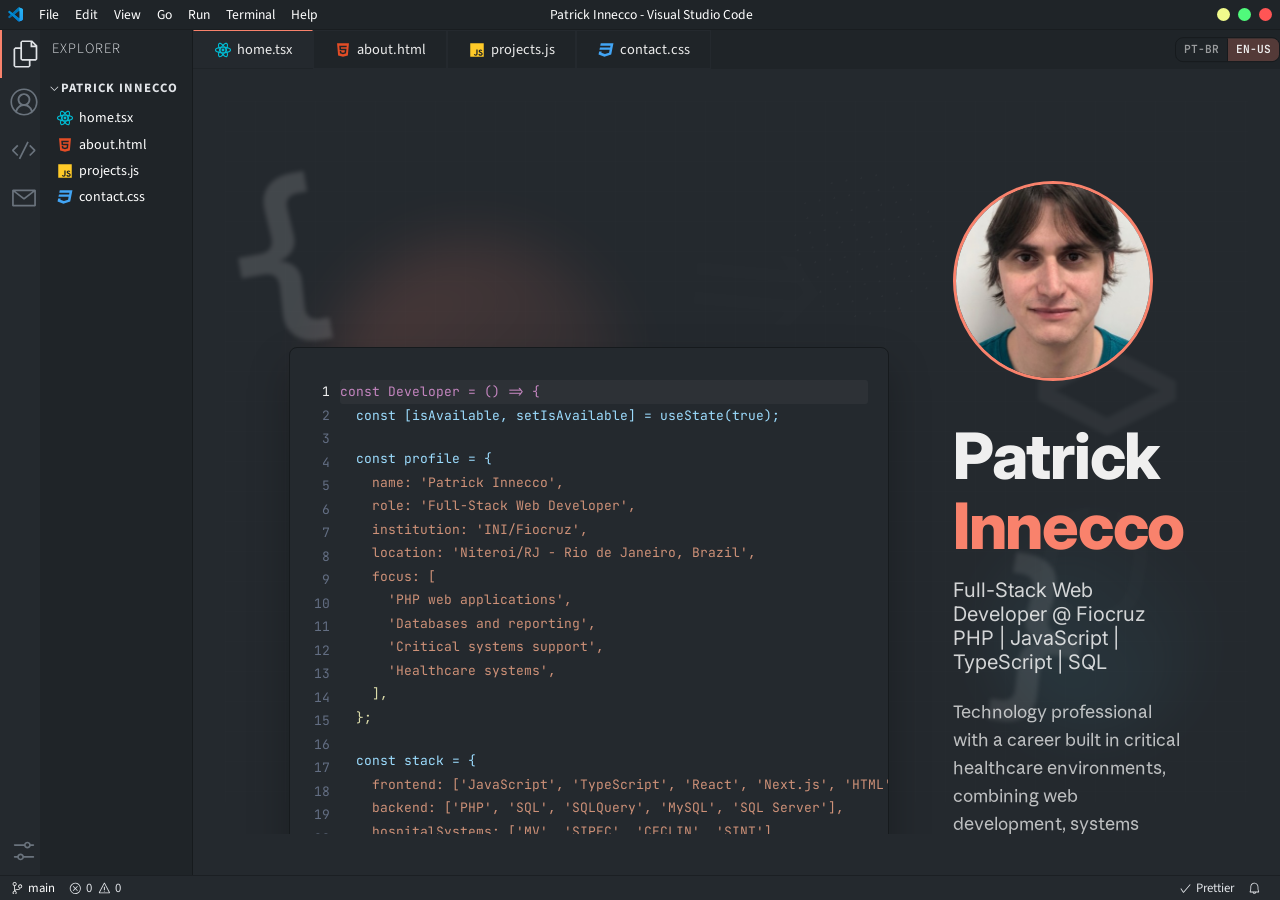
==== index.html @ 190b3734 "Atualiza portfolio estatico" ====
<!DOCTYPE html><html><head><meta charSet="utf-8" data-next-head=""/><meta name="viewport" content="width=device-width" data-next-head=""/><title data-next-head="">Patrick Innecco | Início</title><meta name="description" content="Patrick Innecco - Desenvolvedor Web Full-Stack com atuação em PHP, SQL, sistemas hospitalares, Sistema MV, infraestrutura e suporte técnico." data-next-head=""/><meta name="keywords" content="patrick innecco, desenvolvedor web full-stack, php, sql, mysql, sistema mv, sistemas hospitalares, suporte tecnico, active directory, office 365" data-next-head=""/><meta property="og:title" content="Patrick Innecco - Desenvolvedor Web Full-Stack" data-next-head=""/><meta property="og:description" content="Portfolio profissional de Patrick Innecco, com experiência em desenvolvimento web, sistemas hospitalares, banco de dados e suporte técnico." data-next-head=""/><meta property="og:image" content="/blank.png" data-next-head=""/><meta property="og:url" content="https://example.com" data-next-head=""/><meta name="twitter:card" content="summary_large_image" data-next-head=""/><link data-next-font="" rel="preconnect" href="/" crossorigin="anonymous"/><link rel="preload" href="/_next/static/chunks/1pod2fpylvjov.css" as="style"/><link rel="preload" href="/_next/static/chunks/30z4heuecerz2.css" as="style"/><link rel="stylesheet" href="/_next/static/chunks/1pod2fpylvjov.css" data-n-g=""/><link rel="stylesheet" href="/_next/static/chunks/30z4heuecerz2.css" data-n-p=""/><noscript data-n-css=""></noscript><script src="/_next/static/chunks/2euk5dy-sroyy.js" defer=""></script><script src="/_next/static/chunks/1fdjw9s2_rsy8.js" defer=""></script><script src="/_next/static/chunks/3jwoqfwuzbpqb.js" defer=""></script><script src="/_next/static/chunks/3aq0qa1y3bu2z.js" defer=""></script><script src="/_next/static/chunks/2imn2c9h-6ryz.js" defer=""></script><script src="/_next/static/chunks/1arnl4-n52o3g.js" defer=""></script><script src="/_next/static/chunks/turbopack-3g5gy50bsu_cc.js" defer=""></script><script src="/_next/static/chunks/3y9q4prt_tp88.js" defer=""></script><script src="/_next/static/chunks/turbopack-1aso97fz8z-6i.js" defer=""></script><script src="/_next/static/VSqsXY8IJvkkpf5kVNSel/_buildManifest.js" defer=""></script><script src="/_next/static/VSqsXY8IJvkkpf5kVNSel/_ssgManifest.js" defer=""></script><script src="/_next/static/VSqsXY8IJvkkpf5kVNSel/_clientMiddlewareManifest.js" defer=""></script></head><body><link rel="preload" as="image" href="/logos/vscode_icon.svg"/><link rel="preload" as="image" href="/logos/react_icon.svg"/><link rel="preload" as="image" href="/logos/html_icon.svg"/><link rel="preload" as="image" href="/logos/js_icon.svg"/><link rel="preload" as="image" href="/logos/css_icon.svg"/><div id="__next"><section class="Titlebar-module__R7frfW__titlebar"><img src="/logos/vscode_icon.svg" alt="VSCode Icon" height="15" width="15"/><div class="Titlebar-module__R7frfW__items"><p>File</p><p>Edit</p><p>View</p><p>Go</p><p>Run</p><p>Terminal</p><p>Help</p></div><p class="Titlebar-module__R7frfW__title">Patrick Innecco - Visual Studio Code</p><div class="Titlebar-module__R7frfW__windowButtons"><span class="Titlebar-module__R7frfW__minimize"></span><span class="Titlebar-module__R7frfW__maximize"></span><span class="Titlebar-module__R7frfW__close"></span></div></section><div class="Layout-module__jbLzUW__main"><aside class="Sidebar-module__pflBXq__sidebar"><div><a href="/"><div class="Sidebar-module__pflBXq__iconContainer Sidebar-module__pflBXq__active"><svg stroke="currentColor" fill="rgb(225, 228, 232)" stroke-width="0" viewBox="0 0 24 24" class="Sidebar-module__pflBXq__icon" height="16" width="16" xmlns="http://www.w3.org/2000/svg"><path d="M17.5 0h-9L7 1.5V6H2.5L1 7.5v15.07L2.5 24h12.07L16 22.57V18h4.7l1.3-1.43V4.5L17.5 0zm0 2.12l2.38 2.38H17.5V2.12zm-3 20.38h-12v-15H7v9.07L8.5 18h6v4.5zm6-6h-12v-15H16V6h4.5v10.5z"></path></svg></div></a><a href="/about"><div class="Sidebar-module__pflBXq__iconContainer false"><svg stroke="currentColor" fill="rgb(106, 115, 125)" stroke-width="0" viewBox="0 0 16 16" class="Sidebar-module__pflBXq__icon" height="16" width="16" xmlns="http://www.w3.org/2000/svg"><path d="M16 7.992C16 3.58 12.416 0 8 0S0 3.58 0 7.992c0 2.43 1.104 4.62 2.832 6.09.016.016.032.016.032.032.144.112.288.224.448.336.08.048.144.111.224.175A7.98 7.98 0 0 0 8.016 16a7.98 7.98 0 0 0 4.48-1.375c.08-.048.144-.111.224-.16.144-.111.304-.223.448-.335.016-.016.032-.016.032-.032 1.696-1.487 2.8-3.676 2.8-6.106zm-8 7.001c-1.504 0-2.88-.48-4.016-1.279.016-.128.048-.255.08-.383a4.17 4.17 0 0 1 .416-.991c.176-.304.384-.576.64-.816.24-.24.528-.463.816-.639.304-.176.624-.304.976-.4A4.15 4.15 0 0 1 8 10.342a4.185 4.185 0 0 1 2.928 1.166c.368.368.656.8.864 1.295.112.288.192.592.24.911A7.03 7.03 0 0 1 8 14.993zm-2.448-7.4a2.49 2.49 0 0 1-.208-1.024c0-.351.064-.703.208-1.023.144-.32.336-.607.576-.847.24-.24.528-.431.848-.575.32-.144.672-.208 1.024-.208.368 0 .704.064 1.024.208.32.144.608.336.848.575.24.24.432.528.576.847.144.32.208.672.208 1.023 0 .368-.064.704-.208 1.023a2.84 2.84 0 0 1-.576.848 2.84 2.84 0 0 1-.848.575 2.715 2.715 0 0 1-2.064 0 2.84 2.84 0 0 1-.848-.575 2.526 2.526 0 0 1-.56-.848zm7.424 5.306c0-.032-.016-.048-.016-.08a5.22 5.22 0 0 0-.688-1.406 4.883 4.883 0 0 0-1.088-1.135 5.207 5.207 0 0 0-1.04-.608 2.82 2.82 0 0 0 .464-.383 4.2 4.2 0 0 0 .624-.784 3.624 3.624 0 0 0 .528-1.934 3.71 3.71 0 0 0-.288-1.47 3.799 3.799 0 0 0-.816-1.199 3.845 3.845 0 0 0-1.2-.8 3.72 3.72 0 0 0-1.472-.287 3.72 3.72 0 0 0-1.472.288 3.631 3.631 0 0 0-1.2.815 3.84 3.84 0 0 0-.8 1.199 3.71 3.71 0 0 0-.288 1.47c0 .352.048.688.144 1.007.096.336.224.64.4.927.16.288.384.544.624.784.144.144.304.271.48.383a5.12 5.12 0 0 0-1.04.624c-.416.32-.784.703-1.088 1.119a4.999 4.999 0 0 0-.688 1.406c-.016.032-.016.064-.016.08C1.776 11.636.992 9.91.992 7.992.992 4.14 4.144.991 8 .991s7.008 3.149 7.008 7.001a6.96 6.96 0 0 1-2.032 4.907z"></path></svg></div></a><a href="/projects"><div class="Sidebar-module__pflBXq__iconContainer false"><svg stroke="currentColor" fill="rgb(106, 115, 125)" stroke-width="0" viewBox="0 0 16 16" class="Sidebar-module__pflBXq__icon" height="16" width="16" xmlns="http://www.w3.org/2000/svg"><path d="M4.708 5.578L2.061 8.224l2.647 2.646-.708.708-3-3V7.87l3-3 .708.708zm7-.708L11 5.578l2.647 2.646L11 10.87l.708.708 3-3V7.87l-3-3zM4.908 13l.894.448 5-10L9.908 3l-5 10z"></path></svg></div></a><a href="/contact"><div class="Sidebar-module__pflBXq__iconContainer false"><svg stroke="currentColor" fill="rgb(106, 115, 125)" stroke-width="0" viewBox="0 0 16 16" class="Sidebar-module__pflBXq__icon" height="16" width="16" xmlns="http://www.w3.org/2000/svg"><path fill-rule="evenodd" clip-rule="evenodd" d="M1 3.5l.5-.5h13l.5.5v9l-.5.5h-13l-.5-.5v-9zm1 1.035V12h12V4.536L8.31 8.9H7.7L2 4.535zM13.03 4H2.97L8 7.869 13.03 4z"></path></svg></div></a></div><div><div class="Sidebar-module__pflBXq__iconContainer"><a href="/settings"><svg stroke="currentColor" fill="rgb(106, 115, 125)" stroke-width="0" viewBox="0 0 16 16" class="Sidebar-module__pflBXq__icon" height="1em" width="1em" xmlns="http://www.w3.org/2000/svg"><path d="M6 9.5C6.93191 9.5 7.71496 10.1374 7.93699 11H13.5C13.7761 11 14 11.2239 14 11.5C14 11.7455 13.8231 11.9496 13.5899 11.9919L13.5 12L7.93673 12.001C7.71435 12.8631 6.93155 13.5 6 13.5C5.06845 13.5 4.28565 12.8631 4.06327 12.001L2.5 12C2.22386 12 2 11.7761 2 11.5C2 11.2545 2.17688 11.0504 2.41012 11.0081L2.5 11H4.06301C4.28504 10.1374 5.06809 9.5 6 9.5ZM6 10.5C5.44772 10.5 5 10.9477 5 11.5C5 12.0523 5.44772 12.5 6 12.5C6.55228 12.5 7 12.0523 7 11.5C7 10.9477 6.55228 10.5 6 10.5ZM10 2.5C10.9319 2.5 11.715 3.13738 11.937 3.99998L13.5 4C13.7761 4 14 4.22386 14 4.5C14 4.74546 13.8231 4.94961 13.5899 4.99194L13.5 5L11.9367 5.00102C11.7144 5.86312 10.9316 6.5 10 6.5C9.06845 6.5 8.28565 5.86312 8.06327 5.00102L2.5 5C2.22386 5 2 4.77614 2 4.5C2 4.25454 2.17688 4.05039 2.41012 4.00806L2.5 4L8.06301 3.99998C8.28504 3.13738 9.06809 2.5 10 2.5ZM10 3.5C9.44772 3.5 9 3.94772 9 4.5C9 5.05228 9.44772 5.5 10 5.5C10.5523 5.5 11 5.05228 11 4.5C11 3.94772 10.5523 3.5 10 3.5Z"></path></svg></a></div></div></aside><div class="Explorer-module__0yi9oq__explorer"><p class="Explorer-module__0yi9oq__title">Explorer</p><div><input type="checkbox" class="Explorer-module__0yi9oq__checkbox" id="portfolio-checkbox" checked=""/><label for="portfolio-checkbox" class="Explorer-module__0yi9oq__heading"><svg stroke="currentColor" fill="currentColor" stroke-width="0" viewBox="0 0 16 16" class="Explorer-module__0yi9oq__chevron" style="transform:rotate(90deg)" height="1em" width="1em" xmlns="http://www.w3.org/2000/svg"><path fill-rule="evenodd" clip-rule="evenodd" d="M10.072 8.024L5.715 3.667l.618-.62L11 7.716v.618L6.333 13l-.618-.619 4.357-4.357z"></path></svg>Patrick Innecco</label><div class="Explorer-module__0yi9oq__files" style="display:block"><a href="/"><div class="Explorer-module__0yi9oq__file"><img src="/logos/react_icon.svg" alt="home.tsx" height="18" width="18"/> <p>home.tsx</p></div></a><a href="/about"><div class="Explorer-module__0yi9oq__file"><img src="/logos/html_icon.svg" alt="about.html" height="18" width="18"/> <p>about.html</p></div></a><a href="/projects"><div class="Explorer-module__0yi9oq__file"><img src="/logos/js_icon.svg" alt="projects.js" height="18" width="18"/> <p>projects.js</p></div></a><a href="/contact"><div class="Explorer-module__0yi9oq__file"><img src="/logos/css_icon.svg" alt="contact.css" height="18" width="18"/> <p>contact.css</p></div></a></div></div></div><div style="width:100%"><div class="Layout-module__jbLzUW__tabsRow"><div class="Tabsbar-module__lmDeiW__tabs"><a href="/"><div class="Tab-module__LGq3Hq__tab Tab-module__LGq3Hq__active"><img src="/logos/react_icon.svg" alt="home.tsx" height="18" width="18"/><p>home.tsx</p></div></a><a href="/about"><div class="Tab-module__LGq3Hq__tab false"><img src="/logos/html_icon.svg" alt="about.html" height="18" width="18"/><p>about.html</p></div></a><a href="/projects"><div class="Tab-module__LGq3Hq__tab false"><img src="/logos/js_icon.svg" alt="projects.js" height="18" width="18"/><p>projects.js</p></div></a><a href="/contact"><div class="Tab-module__LGq3Hq__tab false"><img src="/logos/css_icon.svg" alt="contact.css" height="18" width="18"/><p>contact.css</p></div></a></div><div class="LanguageToggle-module__Kx8Jza__seg" role="group" aria-label="Idioma"><button type="button" class="LanguageToggle-module__Kx8Jza__on" aria-pressed="true">PT-BR</button><button type="button" aria-pressed="false">EN-US</button></div></div><main id="main-editor" class="Layout-module__jbLzUW__content"><div class="HomePage-module__wtOjGq__heroLayout"><div class="HomePage-module__wtOjGq__container"><div class="HomePage-module__wtOjGq__codeSection"><div class="HomePage-module__wtOjGq__codeContainer"><div class="HomePage-module__wtOjGq__editorContent"><div class="HomePage-module__wtOjGq__lineNumbers"><div class="HomePage-module__wtOjGq__lineNumber HomePage-module__wtOjGq__activeLine">1</div><div class="HomePage-module__wtOjGq__lineNumber ">2</div><div class="HomePage-module__wtOjGq__lineNumber ">3</div><div class="HomePage-module__wtOjGq__lineNumber ">4</div><div class="HomePage-module__wtOjGq__lineNumber ">5</div><div class="HomePage-module__wtOjGq__lineNumber ">6</div><div class="HomePage-module__wtOjGq__lineNumber ">7</div><div class="HomePage-module__wtOjGq__lineNumber ">8</div><div class="HomePage-module__wtOjGq__lineNumber ">9</div><div class="HomePage-module__wtOjGq__lineNumber ">10</div><div class="HomePage-module__wtOjGq__lineNumber ">11</div><div class="HomePage-module__wtOjGq__lineNumber ">12</div><div class="HomePage-module__wtOjGq__lineNumber ">13</div><div class="HomePage-module__wtOjGq__lineNumber ">14</div><div class="HomePage-module__wtOjGq__lineNumber ">15</div><div class="HomePage-module__wtOjGq__lineNumber ">16</div><div class="HomePage-module__wtOjGq__lineNumber ">17</div><div class="HomePage-module__wtOjGq__lineNumber ">18</div><div class="HomePage-module__wtOjGq__lineNumber ">19</div><div class="HomePage-module__wtOjGq__lineNumber ">20</div><div class="HomePage-module__wtOjGq__lineNumber ">21</div><div class="HomePage-module__wtOjGq__lineNumber ">22</div><div class="HomePage-module__wtOjGq__lineNumber ">23</div><div class="HomePage-module__wtOjGq__lineNumber ">24</div><div class="HomePage-module__wtOjGq__lineNumber ">25</div><div class="HomePage-module__wtOjGq__lineNumber ">26</div><div class="HomePage-module__wtOjGq__lineNumber ">27</div><div class="HomePage-module__wtOjGq__lineNumber ">28</div><div class="HomePage-module__wtOjGq__lineNumber ">29</div><div class="HomePage-module__wtOjGq__lineNumber ">30</div><div class="HomePage-module__wtOjGq__lineNumber ">31</div><div class="HomePage-module__wtOjGq__lineNumber ">32</div><div class="HomePage-module__wtOjGq__lineNumber ">33</div><div class="HomePage-module__wtOjGq__lineNumber ">34</div><div class="HomePage-module__wtOjGq__lineNumber ">35</div><div class="HomePage-module__wtOjGq__lineNumber ">36</div><div class="HomePage-module__wtOjGq__lineNumber ">37</div><div class="HomePage-module__wtOjGq__lineNumber ">38</div><div class="HomePage-module__wtOjGq__lineNumber ">39</div><div class="HomePage-module__wtOjGq__lineNumber ">40</div><div class="HomePage-module__wtOjGq__lineNumber ">41</div><div class="HomePage-module__wtOjGq__lineNumber ">42</div><div class="HomePage-module__wtOjGq__lineNumber ">43</div><div class="HomePage-module__wtOjGq__lineNumber ">44</div><div class="HomePage-module__wtOjGq__lineNumber ">45</div><div class="HomePage-module__wtOjGq__lineNumber ">46</div></div><div class="HomePage-module__wtOjGq__codeEditor"><div class="HomePage-module__wtOjGq__codeLine HomePage-module__wtOjGq__function HomePage-module__wtOjGq__highlightedLine">const Developer = () =&gt; {</div><div class="HomePage-module__wtOjGq__codeLine HomePage-module__wtOjGq__variable ">  const [isAvailable, setIsAvailable] = useState(true);</div><div class="HomePage-module__wtOjGq__codeLine HomePage-module__wtOjGq__blank "></div><div class="HomePage-module__wtOjGq__codeLine HomePage-module__wtOjGq__variable ">  const profile = {</div><div class="HomePage-module__wtOjGq__codeLine HomePage-module__wtOjGq__array-item ">    name: &#x27;Patrick Innecco&#x27;,</div><div class="HomePage-module__wtOjGq__codeLine HomePage-module__wtOjGq__array-item ">    role: &#x27;Desenvolvedor Web Full-Stack&#x27;,</div><div class="HomePage-module__wtOjGq__codeLine HomePage-module__wtOjGq__array-item ">    institution: &#x27;INI/Fiocruz&#x27;,</div><div class="HomePage-module__wtOjGq__codeLine HomePage-module__wtOjGq__array-item ">    location: &#x27;Niterói/RJ - Rio de Janeiro, Brasil&#x27;,</div><div class="HomePage-module__wtOjGq__codeLine HomePage-module__wtOjGq__array-item ">    focus: [</div><div class="HomePage-module__wtOjGq__codeLine HomePage-module__wtOjGq__array-item ">      &#x27;Aplicações web em PHP&#x27;,</div><div class="HomePage-module__wtOjGq__codeLine HomePage-module__wtOjGq__array-item ">      &#x27;Banco de dados e relatórios&#x27;,</div><div class="HomePage-module__wtOjGq__codeLine HomePage-module__wtOjGq__array-item ">      &#x27;Sustentação de sistemas críticos&#x27;,</div><div class="HomePage-module__wtOjGq__codeLine HomePage-module__wtOjGq__array-item ">      &#x27;Sistemas hospitalares&#x27;,</div><div class="HomePage-module__wtOjGq__codeLine HomePage-module__wtOjGq__array-end ">    ],</div><div class="HomePage-module__wtOjGq__codeLine HomePage-module__wtOjGq__array-end ">  };</div><div class="HomePage-module__wtOjGq__codeLine HomePage-module__wtOjGq__blank "></div><div class="HomePage-module__wtOjGq__codeLine HomePage-module__wtOjGq__variable ">  const stack = {</div><div class="HomePage-module__wtOjGq__codeLine HomePage-module__wtOjGq__array-item ">    frontend: [&#x27;JavaScript&#x27;, &#x27;TypeScript&#x27;, &#x27;React&#x27;, &#x27;Next.js&#x27;, &#x27;HTML&#x27;, &#x27;CSS&#x27;],</div><div class="HomePage-module__wtOjGq__codeLine HomePage-module__wtOjGq__array-item ">    backend: [&#x27;PHP&#x27;, &#x27;SQL&#x27;, &#x27;SQLQuery&#x27;, &#x27;MySQL&#x27;, &#x27;SQL Server&#x27;],</div><div class="HomePage-module__wtOjGq__codeLine HomePage-module__wtOjGq__array-item ">    hospitalSystems: [&#x27;MV&#x27;, &#x27;SIPEC&#x27;, &#x27;CECLIN&#x27;, &#x27;SINT&#x27;],</div><div class="HomePage-module__wtOjGq__codeLine HomePage-module__wtOjGq__array-item ">    operations: [&#x27;GLPI&#x27;, &#x27;PRTG&#x27;, &#x27;Active Directory&#x27;, &#x27;Office 365&#x27;, &#x27;ITIL&#x27;],</div><div class="HomePage-module__wtOjGq__codeLine HomePage-module__wtOjGq__array-end ">  };</div><div class="HomePage-module__wtOjGq__codeLine HomePage-module__wtOjGq__blank "></div><div class="HomePage-module__wtOjGq__codeLine HomePage-module__wtOjGq__variable ">  const strengths = [</div><div class="HomePage-module__wtOjGq__codeLine HomePage-module__wtOjGq__array-item ">    &#x27;análise de inconsistências&#x27;,</div><div class="HomePage-module__wtOjGq__codeLine HomePage-module__wtOjGq__array-item ">    &#x27;validação de regras de negócio&#x27;,</div><div class="HomePage-module__wtOjGq__codeLine HomePage-module__wtOjGq__array-item ">    &#x27;homologação de melhorias&#x27;,</div><div class="HomePage-module__wtOjGq__codeLine HomePage-module__wtOjGq__array-item ">    &#x27;documentação técnica&#x27;,</div><div class="HomePage-module__wtOjGq__codeLine HomePage-module__wtOjGq__array-item ">    &#x27;apoio a usuários-chave&#x27;,</div><div class="HomePage-module__wtOjGq__codeLine HomePage-module__wtOjGq__array-end ">  ];</div><div class="HomePage-module__wtOjGq__codeLine HomePage-module__wtOjGq__blank "></div><div class="HomePage-module__wtOjGq__codeLine HomePage-module__wtOjGq__nested-function ">  useEffect(() =&gt; {</div><div class="HomePage-module__wtOjGq__codeLine HomePage-module__wtOjGq__return ">    console.log(&#x27;Construindo sistemas confiáveis para fluxos hospitalares críticos.&#x27;);</div><div class="HomePage-module__wtOjGq__codeLine HomePage-module__wtOjGq__function-call ">    setIsAvailable(true);</div><div class="HomePage-module__wtOjGq__codeLine HomePage-module__wtOjGq__close ">  }, []);</div><div class="HomePage-module__wtOjGq__codeLine HomePage-module__wtOjGq__blank "></div><div class="HomePage-module__wtOjGq__codeLine HomePage-module__wtOjGq__return-object ">  return (</div><div class="HomePage-module__wtOjGq__codeLine HomePage-module__wtOjGq__object-method ">    &lt;Portfolio</div><div class="HomePage-module__wtOjGq__codeLine HomePage-module__wtOjGq__object-method ">      developer={profile}</div><div class="HomePage-module__wtOjGq__codeLine HomePage-module__wtOjGq__object-method ">      stack={stack}</div><div class="HomePage-module__wtOjGq__codeLine HomePage-module__wtOjGq__object-method ">      strengths={strengths}</div><div class="HomePage-module__wtOjGq__codeLine HomePage-module__wtOjGq__object-method ">    /&gt;</div><div class="HomePage-module__wtOjGq__codeLine HomePage-module__wtOjGq__close ">  );</div><div class="HomePage-module__wtOjGq__codeLine HomePage-module__wtOjGq__close-function ">};</div><div class="HomePage-module__wtOjGq__codeLine HomePage-module__wtOjGq__blank "></div><div class="HomePage-module__wtOjGq__codeLine HomePage-module__wtOjGq__function-call ">export default Developer;</div></div><div class="HomePage-module__wtOjGq__overlayGlow"></div></div></div></div><div class="HomePage-module__wtOjGq__infoSection"><div class="HomePage-module__wtOjGq__profileImageWrapper"><img alt="Patrick Innecco" loading="lazy" width="200" height="200" decoding="async" data-nimg="1" class="HomePage-module__wtOjGq__profileImage" style="color:transparent" src="/_next/static/media/1784441898663.27oivcikiltvc.jpg"/></div><h1 class="HomePage-module__wtOjGq__developerName">Patrick <span class="HomePage-module__wtOjGq__accentText">Innecco</span></h1><div class="HomePage-module__wtOjGq__developerRole">Desenvolvedor Web Full-Stack @ Fiocruz   PHP | JavaScript | Typescript | SQL</div><p class="HomePage-module__wtOjGq__bio">Profissional de tecnologia com trajetória em ambientes hospitalares críticos, unindo desenvolvimento web, sustentação de sistemas, análise de requisitos, banco de dados, infraestrutura e suporte técnico. Atuação atual focada em aplicações web em PHP, SQL, JavaScript e sistemas hospitalares.</p></div></div><div class="HomePage-module__wtOjGq__decorElements"><div class="HomePage-module__wtOjGq__codeFlare"></div><div class="HomePage-module__wtOjGq__gridLines"></div><div class="HomePage-module__wtOjGq__codeBlock1">{</div><div class="HomePage-module__wtOjGq__codeBlock2">}</div><div class="HomePage-module__wtOjGq__codeBlock3">&lt;&gt;</div><div class="HomePage-module__wtOjGq__codeBlock4">/&gt;</div><div class="HomePage-module__wtOjGq__orb1"></div><div class="HomePage-module__wtOjGq__orb2"></div><div class="HomePage-module__wtOjGq__orb3"></div><div class="HomePage-module__wtOjGq__codeSymbol1">()</div><div class="HomePage-module__wtOjGq__codeSymbol2">[]</div><div class="HomePage-module__wtOjGq__codeSymbol3">=&gt;</div><div class="HomePage-module__wtOjGq__dotPattern"></div><div class="HomePage-module__wtOjGq__mobileAccent"></div></div></div></main></div></div><footer class="Bottombar-module__4HLmzG__bottomBar"><div class="Bottombar-module__4HLmzG__container"><a href="https://github.com/patrickinnecco/" target="_blank" rel="noreferrer noopener" class="Bottombar-module__4HLmzG__section"><svg stroke="currentColor" fill="currentColor" stroke-width="0" viewBox="0 0 24 24" class="Bottombar-module__4HLmzG__icon" height="1em" width="1em" xmlns="http://www.w3.org/2000/svg"><path d="M21.007 8.222A3.738 3.738 0 0 0 15.045 5.2a3.737 3.737 0 0 0 1.156 6.583 2.988 2.988 0 0 1-2.668 1.67h-2.99a4.456 4.456 0 0 0-2.989 1.165V7.4a3.737 3.737 0 1 0-1.494 0v9.117a3.776 3.776 0 1 0 1.816.099 2.99 2.99 0 0 1 2.668-1.667h2.99a4.484 4.484 0 0 0 4.223-3.039 3.736 3.736 0 0 0 3.25-3.687zM4.565 3.738a2.242 2.242 0 1 1 4.484 0 2.242 2.242 0 0 1-4.484 0zm4.484 16.441a2.242 2.242 0 1 1-4.484 0 2.242 2.242 0 0 1 4.484 0zm8.221-9.715a2.242 2.242 0 1 1 0-4.485 2.242 2.242 0 0 1 0 4.485z"></path></svg><p>main</p></a><div class="Bottombar-module__4HLmzG__section"><svg stroke="currentColor" fill="currentColor" stroke-width="0" viewBox="0 0 16 16" class="Bottombar-module__4HLmzG__icon" height="1em" width="1em" xmlns="http://www.w3.org/2000/svg"><path fill-rule="evenodd" clip-rule="evenodd" d="M8.6 1c1.6.1 3.1.9 4.2 2 1.3 1.4 2 3.1 2 5.1 0 1.6-.6 3.1-1.6 4.4-1 1.2-2.4 2.1-4 2.4-1.6.3-3.2.1-4.6-.7-1.4-.8-2.5-2-3.1-3.5C.9 9.2.8 7.5 1.3 6c.5-1.6 1.4-2.9 2.8-3.8C5.4 1.3 7 .9 8.6 1zm.5 12.9c1.3-.3 2.5-1 3.4-2.1.8-1.1 1.3-2.4 1.2-3.8 0-1.6-.6-3.2-1.7-4.3-1-1-2.2-1.6-3.6-1.7-1.3-.1-2.7.2-3.8 1-1.1.8-1.9 1.9-2.3 3.3-.4 1.3-.4 2.7.2 4 .6 1.3 1.5 2.3 2.7 3 1.2.7 2.6.9 3.9.6zM7.9 7.5L10.3 5l.7.7-2.4 2.5 2.4 2.5-.7.7-2.4-2.5-2.4 2.5-.7-.7 2.4-2.5-2.4-2.5.7-.7 2.4 2.5z"></path></svg><p>0</p>  <svg stroke="currentColor" fill="currentColor" stroke-width="0" viewBox="0 0 16 16" class="Bottombar-module__4HLmzG__icon" height="1em" width="1em" xmlns="http://www.w3.org/2000/svg"><path fill-rule="evenodd" clip-rule="evenodd" d="M7.56 1h.88l6.54 12.26-.44.74H1.44L1 13.26 7.56 1zM8 2.28L2.28 13H13.7L8 2.28zM8.625 12v-1h-1.25v1h1.25zm-1.25-2V6h1.25v4h-1.25z"></path></svg><p>0</p></div></div><div class="Bottombar-module__4HLmzG__container"><div class="Bottombar-module__4HLmzG__section"><svg stroke="currentColor" fill="currentColor" stroke-width="0" viewBox="0 0 16 16" class="Bottombar-module__4HLmzG__icon" height="1em" width="1em" xmlns="http://www.w3.org/2000/svg"><path fill-rule="evenodd" clip-rule="evenodd" d="M14.431 3.323l-8.47 10-.79-.036-3.35-4.77.818-.574 2.978 4.24 8.051-9.506.764.646z"></path></svg><p>Prettier</p></div><div class="Bottombar-module__4HLmzG__section"><svg stroke="currentColor" fill="currentColor" stroke-width="0" viewBox="0 0 16 16" height="1em" width="1em" xmlns="http://www.w3.org/2000/svg"><path d="M13.377 10.573a7.63 7.63 0 0 1-.383-2.38V6.195a5.115 5.115 0 0 0-1.268-3.446 5.138 5.138 0 0 0-3.242-1.722c-.694-.072-1.4 0-2.07.227-.67.215-1.28.574-1.794 1.053a4.923 4.923 0 0 0-1.208 1.675 5.067 5.067 0 0 0-.431 2.022v2.2a7.61 7.61 0 0 1-.383 2.37L2 12.343l.479.658h3.505c0 .526.215 1.04.586 1.412.37.37.885.586 1.412.586.526 0 1.04-.215 1.411-.586s.587-.886.587-1.412h3.505l.478-.658-.586-1.77zm-4.69 3.147a.997.997 0 0 1-.705.299.997.997 0 0 1-.706-.3.997.997 0 0 1-.3-.705h1.999a.939.939 0 0 1-.287.706zm-5.515-1.71l.371-1.114a8.633 8.633 0 0 0 .443-2.691V6.004c0-.563.12-1.113.347-1.616.227-.514.55-.969.969-1.34.419-.382.91-.67 1.436-.837.538-.18 1.1-.24 1.65-.18a4.147 4.147 0 0 1 2.597 1.4 4.133 4.133 0 0 1 1.004 2.776v2.01c0 .909.144 1.818.443 2.691l.371 1.113h-9.63v-.012z"></path></svg></div></div></footer></div><script id="__NEXT_DATA__" type="application/json">{"props":{"pageProps":{"title":"Início"},"__N_SSG":true},"page":"/","query":{},"buildId":"VSqsXY8IJvkkpf5kVNSel","isFallback":false,"gsp":true,"scriptLoader":[]}</script></body></html>
---- _next/static/chunks/1pod2fpylvjov.css ----
@import "https://fonts.googleapis.com/css2?family=JetBrains+Mono:wght@300;400;500;600&display=swap";
@import "https://fonts.googleapis.com/css2?family=Source+Sans+Pro:wght@400&display=swap";
.Titlebar-module__R7frfW__titlebar{background:var(--titlebar-bg);color:#fff;border-bottom:1px solid #191d20;justify-content:center;align-items:center;height:30px;padding:0 .5rem;font-family:Source Sans Pro,sans-serif;font-size:.85rem;display:flex}.Titlebar-module__R7frfW__items{flex:1;margin-left:.5rem;margin-right:auto;display:flex}.Titlebar-module__R7frfW__title{text-align:center;flex:1}.Titlebar-module__R7frfW__items>*{cursor:pointer;padding:0 .5rem}.Titlebar-module__R7frfW__windowButtons{flex:1;align-items:center;margin-left:auto;display:flex}.Titlebar-module__R7frfW__windowButtons *{cursor:pointer;border-radius:50%;width:13px;height:13px;margin-left:.5rem}.Titlebar-module__R7frfW__minimize{background:#f1fa8c;margin-left:auto}.Titlebar-module__R7frfW__maximize{background:#50fa7b}.Titlebar-module__R7frfW__close{background:#f55}@media screen and (max-width:900px){.Titlebar-module__R7frfW__items p{display:none}.Titlebar-module__R7frfW__title{flex:4}}
.Sidebar-module__pflBXq__sidebar{background:var(--sidebar-bg);flex-direction:column;justify-content:space-between;width:4.5vw;min-width:40px;height:calc(100vh - 55px);display:flex}.Sidebar-module__pflBXq__iconContainer{cursor:pointer;width:100%}.Sidebar-module__pflBXq__iconContainer:hover{background:var(--sidebar-hover-bg)}.Sidebar-module__pflBXq__active{border-left:2px solid var(--accent-color)}.Sidebar-module__pflBXq__icon{width:48px;height:48px;margin:0 auto;padding:.65rem 0;display:block}@media screen and (min-width:2000px){.Sidebar-module__pflBXq__sidebar{width:2.5vw}}@media screen and (max-width:1100px){.Sidebar-module__pflBXq__sidebar{width:6vw}}@media screen and (max-width:900px){.Sidebar-module__pflBXq__sidebar{width:8vw}.Sidebar-module__pflBXq__icon{width:48px;height:48px;padding:.6rem}}@media screen and (max-width:600px){.Sidebar-module__pflBXq__sidebar{width:10vw}.Sidebar-module__pflBXq__icon{width:40px;height:40px;padding:.6rem}}
.Explorer-module__0yi9oq__explorer{background:var(--explorer-bg);color:#e1e4e8;border-right:1px solid var(--explorer-border);width:18vw;font-family:Source Sans Pro,sans-serif}.Explorer-module__0yi9oq__title{text-transform:uppercase;letter-spacing:1px;margin-bottom:.75rem;padding:.5rem .75rem;font-size:.9rem;font-weight:300}.Explorer-module__0yi9oq__heading{text-transform:uppercase;letter-spacing:1px;cursor:pointer;align-items:center;padding:0 .5rem;font-size:.8rem;font-weight:700;display:flex}.Explorer-module__0yi9oq__checkbox{opacity:0;z-index:-1;position:absolute}.Explorer-module__0yi9oq__files{cursor:pointer;padding:.5rem 0}.Explorer-module__0yi9oq__file{color:#fff;align-items:center;padding:.2rem 1rem;font-size:.875rem;text-decoration:none;display:flex}.Explorer-module__0yi9oq__file p{margin-left:5px}.Explorer-module__0yi9oq__file:hover{background:var(--explorer-hover-bg)}.Explorer-module__0yi9oq__chevron{transition:transform .2s}@media screen and (min-width:2000px){.Explorer-module__0yi9oq__explorer{width:10vw}}@media screen and (max-width:900px){.Explorer-module__0yi9oq__explorer{width:20vw}}@media screen and (max-width:600px){.Explorer-module__0yi9oq__explorer{display:none}}
.Bottombar-module__4HLmzG__bottomBar{background:var(--bottombar-bg);border-top:1px solid var(--bottombar-border);color:#e1e4e8;justify-content:space-between;align-items:center;height:25px;padding:0 .5rem;font-size:.8rem;display:flex}.Bottombar-module__4HLmzG__bottomBar a{color:#fff;text-decoration:none}.Bottombar-module__4HLmzG__icon{margin-right:4px}.Bottombar-module__4HLmzG__container{align-items:center;display:flex}.Bottombar-module__4HLmzG__section{cursor:pointer;align-items:center;height:24px;margin-right:.5rem;padding:0 .2rem;font-family:Source Sans Pro,sans-serif;display:flex}.Bottombar-module__4HLmzG__section:hover{background:var(--bottombar-hover-bg)}@media screen and (max-width:600px){.Bottombar-module__4HLmzG__bottomBar{font-size:.6rem}.Bottombar-module__4HLmzG__section{margin-right:.5rem}}
.Tab-module__LGq3Hq__tab{background:var(--tab-bg);color:#ececec;border:1px solid var(--tab-border);cursor:pointer;align-items:center;padding:.5rem 1.25rem;font-family:Source Sans Pro,sans-serif;font-size:.9rem;display:flex}.Tab-module__LGq3Hq__tab p{margin-left:5px}.Tab-module__LGq3Hq__active{border-top:1px solid var(--accent-color);background:var(--tab-active-bg);border-bottom:none}
.Tabsbar-module__lmDeiW__tabs{background:var(--tabs-bg);display:flex;overflow-x:auto}@media screen and (max-width:900px){.Tabsbar-module__lmDeiW__tabs{width:78vw}}@media screen and (max-width:600px){.Tabsbar-module__lmDeiW__tabs{width:89.5vw}}
.LanguageToggle-module__Kx8Jza__seg{border:1px solid var(--explorer-border);z-index:2;border-radius:8px;flex:none;margin-left:0;display:inline-flex;position:absolute;top:50%;right:0;overflow:hidden;transform:translateY(-50%)}.LanguageToggle-module__Kx8Jza__seg button{color:#ffffff8c;cursor:pointer;background:0 0;border:0;padding:4px 8px;font-family:JetBrains Mono,monospace;font-size:.7rem;font-weight:600;line-height:1.4;transition:color .18s,background .18s}.LanguageToggle-module__Kx8Jza__seg button+button{border-left:1px solid var(--explorer-border)}.LanguageToggle-module__Kx8Jza__seg button:hover{color:var(--text-color);background:#ffffff0f}.LanguageToggle-module__Kx8Jza__seg button.LanguageToggle-module__Kx8Jza__on{color:var(--text-color);background:color-mix(in srgb, var(--accent-color) 24%, transparent)}.LanguageToggle-module__Kx8Jza__seg button:focus-visible{outline:2px solid var(--accent-color);outline-offset:-2px}
.Layout-module__jbLzUW__main{background:var(--main-bg);display:flex;overflow-x:hidden}.Layout-module__jbLzUW__tabsRow{background:var(--tabs-bg);align-items:center;gap:10px;padding-right:6.5rem;display:flex;position:relative}.Layout-module__jbLzUW__tabsRow>:first-child{flex:1;min-width:0}.Layout-module__jbLzUW__content{color:var(--text-color);scroll-behavior:smooth;scrollbar-width:10px;scrollbar-color:var(--accent-color);flex-direction:column;flex:1;align-items:stretch;height:85vh;padding:2rem;font-family:JetBrains Mono,monospace;display:flex;overflow:hidden auto}.Layout-module__jbLzUW__content::-webkit-scrollbar{width:15px}.Layout-module__jbLzUW__content::-webkit-scrollbar-track{background:var(--scrollbar-track-bg);border-left:1px solid #1e1f29}.Layout-module__jbLzUW__content::-webkit-scrollbar-thumb{background:var(--scrollbar-thumb-bg);border-left:1px solid #1e1f29}@media screen and (max-width:600px){.Layout-module__jbLzUW__content{padding:2rem 1rem}}
@font-face{font-family:Anthropic Sans;src:url(../media/AnthropicSans-Text-Regular-Static.37de6pyxdx2qs.otf)format("opentype");font-weight:400;font-style:normal;font-display:swap}@font-face{font-family:Anthropic Sans;src:url(../media/AnthropicSans-Text-Medium-Static.0mqltnb2o3535.otf)format("opentype");font-weight:500;font-style:normal;font-display:swap}@font-face{font-family:Anthropic Sans;src:url(../media/AnthropicSans-Text-Semibold-Static.0oa_n3d0koiuj.otf)format("opentype");font-weight:600;font-style:normal;font-display:swap}@font-face{font-family:Anthropic Sans;src:url(../media/AnthropicSans-Text-Bold-Static.0t-khg5tuga9p.otf)format("opentype");font-weight:700;font-style:normal;font-display:swap}:root{--font-ui:"Anthropic Sans", Arial, sans-serif;--font-code:"JetBrains Mono", monospace}*,:before,:after{box-sizing:border-box;margin:0;padding:0}a{text-decoration:none}
:root{--main-bg:#24292e;--bg-text:#383a3d59;--text-color:#efefef;--accent-color:#f9826c;--titlebar-bg:#1f2428;--sidebar-bg:#24292e;--sidebar-hover-bg:#1f2428;--explorer-bg:#1f2428;--explorer-hover-bg:#24292e;--explorer-border:#161a1d;--tabs-bg:#1f2428;--tab-bg:#1f2428;--tab-active-bg:#24292e;--tab-border:#24292e;--bottombar-bg:#24292e;--bottombar-border:#1b1f23;--button-bg:#176f2c;--button-text:#dcffe4;--bottombar-hover-bg:#4f4f52;--scrollbar-track-bg:#24292e;--scrollbar-thumb-bg:#333536;--article-bg:#1f2428}[data-theme=dracula]{--main-bg:#282a36;--bg-text:#313340;--text-color:#efefef;--accent-color:#bd93f9;--titlebar-bg:#1e1f29;--sidebar-bg:#343746;--sidebar-hover-bg:#3c3d51;--explorer-bg:#21222c;--explorer-hover-bg:#313241;--explorer-border:#161a1d;--tabs-bg:#191a21;--tab-bg:#21222c;--tab-active-bg:#282a36;--tab-border:#191a21;--bottombar-bg:#191a21;--bottombar-border:#191a21;--button-bg:#44475a;--button-text:#f8f8f2;--bottombar-hover-bg:#4f4f52;--scrollbar-track-bg:#282a36;--scrollbar-thumb-bg:#454647;--article-bg:#21222c}[data-theme=ayu-dark]{--main-bg:#0a0e14;--bg-text:#101620;--text-color:#efefef;--accent-color:#e6b450;--titlebar-bg:#1f2428;--sidebar-bg:#0a0e14;--sidebar-hover-bg:#00010a;--explorer-bg:#0a0e14;--explorer-hover-bg:#00010a;--explorer-border:transparent;--tabs-bg:#0a0e14;--tab-bg:#0a0e14;--tab-active-bg:#0a0e14;--tab-border:transparent;--bottombar-bg:#0a0e14;--bottombar-border:transparent;--button-bg:#e6b450;--button-text:#0a0e14;--bottombar-hover-bg:#4f4f52;--scrollbar-track-bg:#0a0e14;--scrollbar-thumb-bg:#454647;--article-bg:#10121a}[data-theme=ayu-mirage]{--main-bg:#1f2430;--bg-text:#21242b;--text-color:#efefef;--accent-color:#e6b450;--titlebar-bg:#1f2428;--sidebar-bg:#1f2430;--sidebar-hover-bg:#191e2a;--explorer-bg:#1f2430;--explorer-hover-bg:#191e2a;--explorer-border:transparent;--tabs-bg:#1f2430;--tab-bg:#1f2430;--tab-active-bg:#1f2430;--tab-border:transparent;--bottombar-bg:#1f2430;--bottombar-border:transparent;--button-bg:#e6b450;--button-text:#1f2430;--bottombar-hover-bg:#4f4f52;--scrollbar-track-bg:#1f2430;--scrollbar-thumb-bg:#454647;--article-bg:#252e3d}[data-theme=nord]{--main-bg:#2e3440;--bg-text:#3b414d;--text-color:#efefef;--accent-color:#88c0d0;--titlebar-bg:#1f2428;--sidebar-bg:#2e3440;--sidebar-hover-bg:#434c5e;--explorer-bg:#2e3440;--explorer-hover-bg:#434c5e;--explorer-border:#88c0d033;--tabs-bg:#2e3440;--tab-bg:#2e3440;--tab-active-bg:#3b4252;--tab-border:transparent;--bottombar-bg:#3b4252;--bottombar-border:transparent;--button-bg:#434c5e;--button-text:#d8dee9;--bottombar-hover-bg:#4f4f52;--scrollbar-track-bg:#2e3440;--scrollbar-thumb-bg:#454647;--article-bg:#363f50}[data-theme=night-owl]{--main-bg:#011627;--bg-text:#031d33;--text-color:#89a4bb;--accent-color:#5f7e97;--titlebar-bg:#011627;--sidebar-bg:#011627;--sidebar-hover-bg:#0e293f;--explorer-bg:#011627;--explorer-hover-bg:#0e293f;--explorer-border:transparent;--tabs-bg:#011627;--tab-bg:#01111d;--tab-active-bg:#0b2942;--tab-border:#272b3b;--bottombar-bg:#011627;--bottombar-border:#262a39;--button-bg:#5f7e97;--button-text:#fff;--bottombar-hover-bg:#1b222f;--scrollbar-track-bg:#011627;--scrollbar-thumb-bg:#043254;--article-bg:#031d33}
---- _next/static/chunks/30z4heuecerz2.css ----
@import "https://fonts.googleapis.com/css2?family=JetBrains+Mono:wght@300;400;500;700&family=Inter:wght@400;500;600;700&display=swap";
.HomePage-module__wtOjGq__container{grid-template-columns:1.2fr 1fr;align-items:center;gap:4rem;max-width:1200px;height:100%;margin:0 auto;padding:2rem 4rem;display:grid}.HomePage-module__wtOjGq__editorContent{flex:1;padding:1rem 0;font-family:JetBrains Mono,monospace;font-size:.9rem;line-height:1.5;display:flex;position:relative;overflow:auto}.HomePage-module__wtOjGq__heroLayout{justify-content:center;align-items:center;width:100%;height:100%;font-family:Inter,sans-serif;display:flex;position:relative}.HomePage-module__wtOjGq__codeSection{z-index:2;width:100%;max-width:100%;position:relative}.HomePage-module__wtOjGq__codeContainer{background:var(--main-bg);border:1px solid var(--explorer-border);border-radius:8px;width:100%;max-width:600px;height:550px;position:relative;overflow:hidden;box-shadow:0 20px 40px #00000040}.HomePage-module__wtOjGq__editorContent{height:100%;display:flex;position:relative;overflow:hidden}.HomePage-module__wtOjGq__lineNumbers{background:var(--main-bg);color:#636e83;-webkit-user-select:none;user-select:none;text-align:right;z-index:2;flex-direction:column;width:50px;padding:16px 0;font-family:JetBrains Mono,monospace;font-size:13px;display:flex}.HomePage-module__wtOjGq__lineNumber{padding:2px 10px 2px 0;line-height:1.5;transition:color .3s}.HomePage-module__wtOjGq__activeLine{color:var(--text-color)}.HomePage-module__wtOjGq__codeEditor{color:var(--text-color);scrollbar-width:thin;scrollbar-color:#444 var(--main-bg);z-index:2;flex:1;padding:16px 20px 16px 0;font-family:JetBrains Mono,monospace;font-size:13px;line-height:1.5;overflow-y:auto}.HomePage-module__wtOjGq__codeEditor::-webkit-scrollbar{width:6px}.HomePage-module__wtOjGq__codeEditor::-webkit-scrollbar-track{background:var(--main-bg)}.HomePage-module__wtOjGq__codeEditor::-webkit-scrollbar-thumb{background-color:#444;border-radius:10px}.HomePage-module__wtOjGq__codeLine{white-space:pre;padding:2px 0;transition:all .3s;position:relative}.HomePage-module__wtOjGq__highlightedLine{background:#ffffff0a;border-radius:3px}.HomePage-module__wtOjGq__highlightedLine:before{content:"";background:var(--accent-color);border-radius:0 3px 3px 0;width:3px;display:block;position:absolute;top:0;bottom:0;left:-10px}.HomePage-module__wtOjGq__function{color:#c586c0}.HomePage-module__wtOjGq__variable{color:#9cdcfe}.HomePage-module__wtOjGq__array-start,.HomePage-module__wtOjGq__array-end{color:#dcdcaa}.HomePage-module__wtOjGq__array-item{color:#ce9178}.HomePage-module__wtOjGq__nested-function{color:#c586c0}.HomePage-module__wtOjGq__return{color:#dcdcaa}.HomePage-module__wtOjGq__function-call{color:#4ec9b0}.HomePage-module__wtOjGq__close,.HomePage-module__wtOjGq__close-function{color:gray}.HomePage-module__wtOjGq__return-object{color:#9cdcfe}.HomePage-module__wtOjGq__object-method{color:#dcdcaa}.HomePage-module__wtOjGq__comment{color:#6a9955}.HomePage-module__wtOjGq__blank{height:20px}.HomePage-module__wtOjGq__overlayGlow{background:radial-gradient(circle at 50% 50%, rgba(var(--accent-color-rgb), .03) 0%, #0000 70%);pointer-events:none;z-index:1;position:absolute;inset:0}.HomePage-module__wtOjGq__infoSection{--name-size:4rem;--portrait-size:calc(var(--name-size) * 3.25);z-index:2;flex-direction:column;gap:1.5rem;padding:3rem 0;display:flex;position:relative}.HomePage-module__wtOjGq__developerName{font-size:var(--name-size);color:var(--text-color);letter-spacing:-.02em;margin:0;font-weight:800;line-height:1.1}.HomePage-module__wtOjGq__accentText{color:var(--accent-color)}.HomePage-module__wtOjGq__developerRole{color:#fffc;white-space:pre-line;margin-top:-.5rem;font-size:1.25rem}.HomePage-module__wtOjGq__bio{font-family:var(--font-ui);color:#ffffffb3;max-width:35rem;margin:0;font-size:1.1rem;line-height:1.6}.HomePage-module__wtOjGq__skillTags{flex-wrap:wrap;gap:10px;margin-top:.5rem;display:flex}.HomePage-module__wtOjGq__skillTag{border:1px solid;border-radius:4px;align-items:center;gap:6px;padding:5px 12px;font-size:.85rem;transition:transform .2s,box-shadow .2s;display:flex}.HomePage-module__wtOjGq__skillTag:hover{transform:translateY(-3px);box-shadow:0 5px 15px #00000026}.HomePage-module__wtOjGq__actionLinks{flex-wrap:wrap;align-items:center;gap:1.25rem;margin-top:1rem;display:flex}.HomePage-module__wtOjGq__primaryLink,.HomePage-module__wtOjGq__secondaryLink,.HomePage-module__wtOjGq__githubLink{align-items:center;gap:8px;font-weight:500;text-decoration:none;transition:all .25s;display:flex}.HomePage-module__wtOjGq__primaryLink{background-color:var(--accent-color);color:#fff;isolation:isolate;border-radius:6px;padding:.75rem 1.5rem;font-size:1rem;position:relative;overflow:hidden}.HomePage-module__wtOjGq__primaryLink:before{content:"";z-index:-1;background:linear-gradient(45deg,#0000,#fff3,#0000);transition:transform .5s;position:absolute;inset:0;transform:translate(-100%)}.HomePage-module__wtOjGq__primaryLink:hover{box-shadow:0 8px 20px rgba(var(--accent-color-rgb), .5);transform:translateY(-3px)}.HomePage-module__wtOjGq__primaryLink:hover:before{transform:translate(100%)}.HomePage-module__wtOjGq__decorElements{pointer-events:none;z-index:0;position:absolute;inset:0;overflow:hidden}.HomePage-module__wtOjGq__codeFlare{background:radial-gradient(circle at center, rgba(var(--accent-color-rgb), .08) 0%, rgba(var(--accent-color-rgb), .02) 30%, transparent 70%);filter:blur(40px);opacity:.8;z-index:-1;width:500px;height:500px;animation:8s ease-in-out infinite HomePage-module__wtOjGq__pulse;position:absolute;top:-150px;right:10%}.HomePage-module__wtOjGq__gridLines{z-index:-2;opacity:.3;background-image:linear-gradient(90deg,#ffffff05 1px,#0000 1px),linear-gradient(#ffffff05 1px,#0000 1px);background-size:30px 30px;position:absolute;inset:0}.HomePage-module__wtOjGq__codeBlock1,.HomePage-module__wtOjGq__codeBlock2,.HomePage-module__wtOjGq__codeBlock3,.HomePage-module__wtOjGq__codeBlock4{color:rgba(var(--accent-color-rgb), .08);-webkit-user-select:none;user-select:none;filter:blur(2px);font-family:JetBrains Mono,monospace;font-size:180px;font-weight:700;line-height:1;animation:20s ease-in-out infinite HomePage-module__wtOjGq__float;position:absolute}.HomePage-module__wtOjGq__codeBlock1{opacity:.15;animation-delay:0s;top:10%;left:0;transform:rotate(-10deg)}.HomePage-module__wtOjGq__codeBlock2{opacity:.1;animation-delay:-7s;bottom:10%;right:15%;transform:rotate(10deg)}.HomePage-module__wtOjGq__codeBlock3{opacity:.05;font-size:150px;animation-delay:-3s;top:30%;right:5%}.HomePage-module__wtOjGq__codeBlock4{opacity:.08;font-size:160px;animation-delay:-10s;bottom:10%;left:20%}.HomePage-module__wtOjGq__orb1,.HomePage-module__wtOjGq__orb2,.HomePage-module__wtOjGq__orb3{filter:blur(30px);opacity:.2;z-index:-1;border-radius:50%;position:absolute}.HomePage-module__wtOjGq__orb1{background:linear-gradient(135deg, var(--accent-color), transparent);width:300px;height:300px;animation:15s ease-in-out infinite alternate HomePage-module__wtOjGq__orbFloat;top:20%;left:10%}.HomePage-module__wtOjGq__orb2{background:linear-gradient(45deg,#61dafb80,#0000);width:200px;height:200px;animation:20s ease-in-out infinite alternate-reverse HomePage-module__wtOjGq__orbFloat;bottom:10%;right:5%}.HomePage-module__wtOjGq__orb3{background:radial-gradient(circle,#ae81ff99,#0000);width:150px;height:150px;animation:12s ease-in-out -5s infinite alternate HomePage-module__wtOjGq__orbFloat;top:70%;left:30%}.HomePage-module__wtOjGq__codeSymbol1,.HomePage-module__wtOjGq__codeSymbol2,.HomePage-module__wtOjGq__codeSymbol3{color:#ffffff14;filter:blur(1px);-webkit-user-select:none;user-select:none;z-index:-1;font-family:JetBrains Mono,monospace;font-size:120px;font-weight:700;position:absolute}.HomePage-module__wtOjGq__codeSymbol1{opacity:.12;animation:25s ease-in-out infinite alternate HomePage-module__wtOjGq__floatSlow;top:55%;right:8%;transform:rotate(10deg)}.HomePage-module__wtOjGq__codeSymbol2{opacity:.09;animation:22s ease-in-out -8s infinite alternate-reverse HomePage-module__wtOjGq__floatSlow;bottom:25%;left:7%;transform:rotate(-5deg)}.HomePage-module__wtOjGq__codeSymbol3{opacity:.07;animation:18s ease-in-out -12s infinite alternate HomePage-module__wtOjGq__floatSlow;top:15%;left:45%;transform:rotate(5deg)}.HomePage-module__wtOjGq__dotPattern{opacity:.3;background-image:radial-gradient(circle,#ffffff1a 1px,#0000 1px);background-size:15px 15px;border-radius:50%;width:150px;height:150px;animation:35s linear infinite HomePage-module__wtOjGq__rotate;position:absolute;top:10%;right:30%;transform:rotate(-10deg)}@keyframes HomePage-module__wtOjGq__pulse{0%,to{opacity:.8;transform:scale(1)}50%{opacity:.6;transform:scale(1.1)}}@keyframes HomePage-module__wtOjGq__float{0%,to{transform:translateY(0)rotate(0)}25%{transform:translateY(-20px)rotate(2deg)}50%{transform:translateY(0)rotate(0)}75%{transform:translateY(20px)rotate(-2deg)}}@keyframes HomePage-module__wtOjGq__orbFloat{0%{transform:translate(0)}to{transform:translate(20px,20px)}}@keyframes HomePage-module__wtOjGq__floatSlow{0%{transform:translate(0)rotate(0)}to{transform:translate(15px,15px)rotate(5deg)}}@keyframes HomePage-module__wtOjGq__rotate{0%{transform:rotate(0)}to{transform:rotate(360deg)}}@keyframes HomePage-module__wtOjGq__slidingGlow{0%,to{opacity:0;transform:translate(-100%)}50%{opacity:1;transform:translate(0)}to{opacity:0;transform:translate(100%)}}@media (max-width:1200px){.HomePage-module__wtOjGq__container{grid-template-columns:1fr;gap:3rem;padding:2rem}.HomePage-module__wtOjGq__codeSection{justify-self:center;width:100%}.HomePage-module__wtOjGq__codeContainer{max-width:100%;height:450px;margin:0 auto}.HomePage-module__wtOjGq__infoSection{text-align:center;align-items:center}.HomePage-module__wtOjGq__bio{max-width:100%}.HomePage-module__wtOjGq__actionLinks{justify-content:center}}@media (max-width:768px){.HomePage-module__wtOjGq__container{grid-template-columns:1fr;gap:2rem;min-height:auto;padding:1.5rem}.HomePage-module__wtOjGq__codeContainer{max-width:100%;height:380px}.HomePage-module__wtOjGq__editorContent,.HomePage-module__wtOjGq__codeLine{font-size:11px}.HomePage-module__wtOjGq__developerName{font-size:var(--name-size)}.HomePage-module__wtOjGq__developerRole{font-size:1.1rem}.HomePage-module__wtOjGq__bio{font-size:1rem}.HomePage-module__wtOjGq__codeBlock1,.HomePage-module__wtOjGq__codeBlock2,.HomePage-module__wtOjGq__codeBlock3,.HomePage-module__wtOjGq__codeBlock4{opacity:.05;font-size:120px}.HomePage-module__wtOjGq__codeSymbol1,.HomePage-module__wtOjGq__codeSymbol2,.HomePage-module__wtOjGq__codeSymbol3{opacity:.05;font-size:80px}.HomePage-module__wtOjGq__orb1,.HomePage-module__wtOjGq__orb2,.HomePage-module__wtOjGq__orb3{opacity:.1;width:70%;height:200px}.HomePage-module__wtOjGq__dotPattern{opacity:.2}.HomePage-module__wtOjGq__infoSection{--name-size:3rem;text-align:center;align-items:center;margin-top:1.5rem}}@media (max-width:480px){.HomePage-module__wtOjGq__container{flex-direction:column;grid-template-columns:1fr;justify-content:center;align-items:center;gap:1.5rem;padding:2rem 0;display:flex}.HomePage-module__wtOjGq__heroLayout:before{content:"";background:radial-gradient(circle at 30% 70%, rgba(var(--accent-color-rgb), .06) 0%, transparent 65%);z-index:-2;position:absolute;inset:0}.HomePage-module__wtOjGq__decorElements:before{content:"";opacity:.3;z-index:-1;background-image:linear-gradient(90deg,#ffffff08 1px,#0000 1px),linear-gradient(#ffffff08 1px,#0000 1px);background-size:20px 20px;position:absolute;inset:0}.HomePage-module__wtOjGq__mobileAccent{background:conic-gradient(from 0deg, transparent, rgba(var(--accent-color-rgb), .1), rgba(var(--accent-color-rgb), .2), rgba(var(--accent-color-rgb), .1), transparent);filter:blur(30px);opacity:.7;z-index:-1;border-radius:50%;width:180px;height:180px;animation:15s linear infinite HomePage-module__wtOjGq__rotateMobileAccent;display:block;position:absolute;top:15%;right:15%}.HomePage-module__wtOjGq__mobileAccent:after{content:"";filter:blur(20px);background:radial-gradient(circle,#78c8ff33,#0000 70%);border-radius:50%;width:120px;height:120px;position:absolute;top:80%;left:-150px}.HomePage-module__wtOjGq__codeSection{display:none}.HomePage-module__wtOjGq__infoSection{--name-size:2.8rem;text-align:center;align-items:center;max-width:90%;margin:0 auto;position:relative}.HomePage-module__wtOjGq__infoSection:before{display:none}.HomePage-module__wtOjGq__developerName{font-size:var(--name-size);text-shadow:0 2px 10px #0006;line-height:1.1}.HomePage-module__wtOjGq__accentText{text-shadow:0 0 15px rgba(var(--accent-color-rgb), .6)}.HomePage-module__wtOjGq__developerRole{margin-top:0;padding-bottom:1.2rem;font-size:1rem;font-weight:500;position:relative}.HomePage-module__wtOjGq__bio{color:#ffffffe6;text-shadow:0 1px 3px #0003;max-width:320px;margin-left:auto;margin-right:auto;font-size:.9rem;line-height:1.6}.HomePage-module__wtOjGq__primaryLink{letter-spacing:.5px;width:100%;max-width:240px;box-shadow:0 4px 20px rgba(var(--accent-color-rgb), .4);border-radius:8px;justify-content:center;padding:.75rem 1rem;font-size:.8rem;font-weight:600}.HomePage-module__wtOjGq__primaryLink:hover{box-shadow:0 8px 20px rgba(var(--accent-color-rgb), .5);transform:translateY(-3px)}.HomePage-module__wtOjGq__codeBlock1,.HomePage-module__wtOjGq__codeBlock2,.HomePage-module__wtOjGq__codeBlock3,.HomePage-module__wtOjGq__codeBlock4,.HomePage-module__wtOjGq__codeSymbol1,.HomePage-module__wtOjGq__codeSymbol2,.HomePage-module__wtOjGq__codeSymbol3,.HomePage-module__wtOjGq__dotPattern,.HomePage-module__wtOjGq__orb1,.HomePage-module__wtOjGq__orb2,.HomePage-module__wtOjGq__orb3{display:none}@keyframes HomePage-module__wtOjGq__rotateMobileAccent{0%{transform:rotate(0)}to{transform:rotate(360deg)}}}.HomePage-module__wtOjGq__mobileAccent{display:none}.HomePage-module__wtOjGq__profileImageWrapper{margin-bottom:.75rem}.HomePage-module__wtOjGq__profileImage{object-fit:cover;border:3px solid var(--accent-color);border-radius:50%;width:200px;height:200px}@media (max-width:1200px){.HomePage-module__wtOjGq__profileImageWrapper{margin-bottom:1.5rem}}@media (max-width:480px){.HomePage-module__wtOjGq__profileImageWrapper{margin-bottom:1rem}}
---- _next/static/chunks/1pod2fpylvjov.css ----
@import "https://fonts.googleapis.com/css2?family=JetBrains+Mono:wght@300;400;500;600&display=swap";
@import "https://fonts.googleapis.com/css2?family=Source+Sans+Pro:wght@400&display=swap";
.Titlebar-module__R7frfW__titlebar{background:var(--titlebar-bg);color:#fff;border-bottom:1px solid #191d20;justify-content:center;align-items:center;height:30px;padding:0 .5rem;font-family:Source Sans Pro,sans-serif;font-size:.85rem;display:flex}.Titlebar-module__R7frfW__items{flex:1;margin-left:.5rem;margin-right:auto;display:flex}.Titlebar-module__R7frfW__title{text-align:center;flex:1}.Titlebar-module__R7frfW__items>*{cursor:pointer;padding:0 .5rem}.Titlebar-module__R7frfW__windowButtons{flex:1;align-items:center;margin-left:auto;display:flex}.Titlebar-module__R7frfW__windowButtons *{cursor:pointer;border-radius:50%;width:13px;height:13px;margin-left:.5rem}.Titlebar-module__R7frfW__minimize{background:#f1fa8c;margin-left:auto}.Titlebar-module__R7frfW__maximize{background:#50fa7b}.Titlebar-module__R7frfW__close{background:#f55}@media screen and (max-width:900px){.Titlebar-module__R7frfW__items p{display:none}.Titlebar-module__R7frfW__title{flex:4}}
.Sidebar-module__pflBXq__sidebar{background:var(--sidebar-bg);flex-direction:column;justify-content:space-between;width:4.5vw;min-width:40px;height:calc(100vh - 55px);display:flex}.Sidebar-module__pflBXq__iconContainer{cursor:pointer;width:100%}.Sidebar-module__pflBXq__iconContainer:hover{background:var(--sidebar-hover-bg)}.Sidebar-module__pflBXq__active{border-left:2px solid var(--accent-color)}.Sidebar-module__pflBXq__icon{width:48px;height:48px;margin:0 auto;padding:.65rem 0;display:block}@media screen and (min-width:2000px){.Sidebar-module__pflBXq__sidebar{width:2.5vw}}@media screen and (max-width:1100px){.Sidebar-module__pflBXq__sidebar{width:6vw}}@media screen and (max-width:900px){.Sidebar-module__pflBXq__sidebar{width:8vw}.Sidebar-module__pflBXq__icon{width:48px;height:48px;padding:.6rem}}@media screen and (max-width:600px){.Sidebar-module__pflBXq__sidebar{width:10vw}.Sidebar-module__pflBXq__icon{width:40px;height:40px;padding:.6rem}}
.Explorer-module__0yi9oq__explorer{background:var(--explorer-bg);color:#e1e4e8;border-right:1px solid var(--explorer-border);width:18vw;font-family:Source Sans Pro,sans-serif}.Explorer-module__0yi9oq__title{text-transform:uppercase;letter-spacing:1px;margin-bottom:.75rem;padding:.5rem .75rem;font-size:.9rem;font-weight:300}.Explorer-module__0yi9oq__heading{text-transform:uppercase;letter-spacing:1px;cursor:pointer;align-items:center;padding:0 .5rem;font-size:.8rem;font-weight:700;display:flex}.Explorer-module__0yi9oq__checkbox{opacity:0;z-index:-1;position:absolute}.Explorer-module__0yi9oq__files{cursor:pointer;padding:.5rem 0}.Explorer-module__0yi9oq__file{color:#fff;align-items:center;padding:.2rem 1rem;font-size:.875rem;text-decoration:none;display:flex}.Explorer-module__0yi9oq__file p{margin-left:5px}.Explorer-module__0yi9oq__file:hover{background:var(--explorer-hover-bg)}.Explorer-module__0yi9oq__chevron{transition:transform .2s}@media screen and (min-width:2000px){.Explorer-module__0yi9oq__explorer{width:10vw}}@media screen and (max-width:900px){.Explorer-module__0yi9oq__explorer{width:20vw}}@media screen and (max-width:600px){.Explorer-module__0yi9oq__explorer{display:none}}
.Bottombar-module__4HLmzG__bottomBar{background:var(--bottombar-bg);border-top:1px solid var(--bottombar-border);color:#e1e4e8;justify-content:space-between;align-items:center;height:25px;padding:0 .5rem;font-size:.8rem;display:flex}.Bottombar-module__4HLmzG__bottomBar a{color:#fff;text-decoration:none}.Bottombar-module__4HLmzG__icon{margin-right:4px}.Bottombar-module__4HLmzG__container{align-items:center;display:flex}.Bottombar-module__4HLmzG__section{cursor:pointer;align-items:center;height:24px;margin-right:.5rem;padding:0 .2rem;font-family:Source Sans Pro,sans-serif;display:flex}.Bottombar-module__4HLmzG__section:hover{background:var(--bottombar-hover-bg)}@media screen and (max-width:600px){.Bottombar-module__4HLmzG__bottomBar{font-size:.6rem}.Bottombar-module__4HLmzG__section{margin-right:.5rem}}
.Tab-module__LGq3Hq__tab{background:var(--tab-bg);color:#ececec;border:1px solid var(--tab-border);cursor:pointer;align-items:center;padding:.5rem 1.25rem;font-family:Source Sans Pro,sans-serif;font-size:.9rem;display:flex}.Tab-module__LGq3Hq__tab p{margin-left:5px}.Tab-module__LGq3Hq__active{border-top:1px solid var(--accent-color);background:var(--tab-active-bg);border-bottom:none}
.Tabsbar-module__lmDeiW__tabs{background:var(--tabs-bg);display:flex;overflow-x:auto}@media screen and (max-width:900px){.Tabsbar-module__lmDeiW__tabs{width:78vw}}@media screen and (max-width:600px){.Tabsbar-module__lmDeiW__tabs{width:89.5vw}}
.LanguageToggle-module__Kx8Jza__seg{border:1px solid var(--explorer-border);z-index:2;border-radius:8px;flex:none;margin-left:0;display:inline-flex;position:absolute;top:50%;right:0;overflow:hidden;transform:translateY(-50%)}.LanguageToggle-module__Kx8Jza__seg button{color:#ffffff8c;cursor:pointer;background:0 0;border:0;padding:4px 8px;font-family:JetBrains Mono,monospace;font-size:.7rem;font-weight:600;line-height:1.4;transition:color .18s,background .18s}.LanguageToggle-module__Kx8Jza__seg button+button{border-left:1px solid var(--explorer-border)}.LanguageToggle-module__Kx8Jza__seg button:hover{color:var(--text-color);background:#ffffff0f}.LanguageToggle-module__Kx8Jza__seg button.LanguageToggle-module__Kx8Jza__on{color:var(--text-color);background:color-mix(in srgb, var(--accent-color) 24%, transparent)}.LanguageToggle-module__Kx8Jza__seg button:focus-visible{outline:2px solid var(--accent-color);outline-offset:-2px}
.Layout-module__jbLzUW__main{background:var(--main-bg);display:flex;overflow-x:hidden}.Layout-module__jbLzUW__tabsRow{background:var(--tabs-bg);align-items:center;gap:10px;padding-right:6.5rem;display:flex;position:relative}.Layout-module__jbLzUW__tabsRow>:first-child{flex:1;min-width:0}.Layout-module__jbLzUW__content{color:var(--text-color);scroll-behavior:smooth;scrollbar-width:10px;scrollbar-color:var(--accent-color);flex-direction:column;flex:1;align-items:stretch;height:85vh;padding:2rem;font-family:JetBrains Mono,monospace;display:flex;overflow:hidden auto}.Layout-module__jbLzUW__content::-webkit-scrollbar{width:15px}.Layout-module__jbLzUW__content::-webkit-scrollbar-track{background:var(--scrollbar-track-bg);border-left:1px solid #1e1f29}.Layout-module__jbLzUW__content::-webkit-scrollbar-thumb{background:var(--scrollbar-thumb-bg);border-left:1px solid #1e1f29}@media screen and (max-width:600px){.Layout-module__jbLzUW__content{padding:2rem 1rem}}
@font-face{font-family:Anthropic Sans;src:url(../media/AnthropicSans-Text-Regular-Static.37de6pyxdx2qs.otf)format("opentype");font-weight:400;font-style:normal;font-display:swap}@font-face{font-family:Anthropic Sans;src:url(../media/AnthropicSans-Text-Medium-Static.0mqltnb2o3535.otf)format("opentype");font-weight:500;font-style:normal;font-display:swap}@font-face{font-family:Anthropic Sans;src:url(../media/AnthropicSans-Text-Semibold-Static.0oa_n3d0koiuj.otf)format("opentype");font-weight:600;font-style:normal;font-display:swap}@font-face{font-family:Anthropic Sans;src:url(../media/AnthropicSans-Text-Bold-Static.0t-khg5tuga9p.otf)format("opentype");font-weight:700;font-style:normal;font-display:swap}:root{--font-ui:"Anthropic Sans", Arial, sans-serif;--font-code:"JetBrains Mono", monospace}*,:before,:after{box-sizing:border-box;margin:0;padding:0}a{text-decoration:none}
:root{--main-bg:#24292e;--bg-text:#383a3d59;--text-color:#efefef;--accent-color:#f9826c;--titlebar-bg:#1f2428;--sidebar-bg:#24292e;--sidebar-hover-bg:#1f2428;--explorer-bg:#1f2428;--explorer-hover-bg:#24292e;--explorer-border:#161a1d;--tabs-bg:#1f2428;--tab-bg:#1f2428;--tab-active-bg:#24292e;--tab-border:#24292e;--bottombar-bg:#24292e;--bottombar-border:#1b1f23;--button-bg:#176f2c;--button-text:#dcffe4;--bottombar-hover-bg:#4f4f52;--scrollbar-track-bg:#24292e;--scrollbar-thumb-bg:#333536;--article-bg:#1f2428}[data-theme=dracula]{--main-bg:#282a36;--bg-text:#313340;--text-color:#efefef;--accent-color:#bd93f9;--titlebar-bg:#1e1f29;--sidebar-bg:#343746;--sidebar-hover-bg:#3c3d51;--explorer-bg:#21222c;--explorer-hover-bg:#313241;--explorer-border:#161a1d;--tabs-bg:#191a21;--tab-bg:#21222c;--tab-active-bg:#282a36;--tab-border:#191a21;--bottombar-bg:#191a21;--bottombar-border:#191a21;--button-bg:#44475a;--button-text:#f8f8f2;--bottombar-hover-bg:#4f4f52;--scrollbar-track-bg:#282a36;--scrollbar-thumb-bg:#454647;--article-bg:#21222c}[data-theme=ayu-dark]{--main-bg:#0a0e14;--bg-text:#101620;--text-color:#efefef;--accent-color:#e6b450;--titlebar-bg:#1f2428;--sidebar-bg:#0a0e14;--sidebar-hover-bg:#00010a;--explorer-bg:#0a0e14;--explorer-hover-bg:#00010a;--explorer-border:transparent;--tabs-bg:#0a0e14;--tab-bg:#0a0e14;--tab-active-bg:#0a0e14;--tab-border:transparent;--bottombar-bg:#0a0e14;--bottombar-border:transparent;--button-bg:#e6b450;--button-text:#0a0e14;--bottombar-hover-bg:#4f4f52;--scrollbar-track-bg:#0a0e14;--scrollbar-thumb-bg:#454647;--article-bg:#10121a}[data-theme=ayu-mirage]{--main-bg:#1f2430;--bg-text:#21242b;--text-color:#efefef;--accent-color:#e6b450;--titlebar-bg:#1f2428;--sidebar-bg:#1f2430;--sidebar-hover-bg:#191e2a;--explorer-bg:#1f2430;--explorer-hover-bg:#191e2a;--explorer-border:transparent;--tabs-bg:#1f2430;--tab-bg:#1f2430;--tab-active-bg:#1f2430;--tab-border:transparent;--bottombar-bg:#1f2430;--bottombar-border:transparent;--button-bg:#e6b450;--button-text:#1f2430;--bottombar-hover-bg:#4f4f52;--scrollbar-track-bg:#1f2430;--scrollbar-thumb-bg:#454647;--article-bg:#252e3d}[data-theme=nord]{--main-bg:#2e3440;--bg-text:#3b414d;--text-color:#efefef;--accent-color:#88c0d0;--titlebar-bg:#1f2428;--sidebar-bg:#2e3440;--sidebar-hover-bg:#434c5e;--explorer-bg:#2e3440;--explorer-hover-bg:#434c5e;--explorer-border:#88c0d033;--tabs-bg:#2e3440;--tab-bg:#2e3440;--tab-active-bg:#3b4252;--tab-border:transparent;--bottombar-bg:#3b4252;--bottombar-border:transparent;--button-bg:#434c5e;--button-text:#d8dee9;--bottombar-hover-bg:#4f4f52;--scrollbar-track-bg:#2e3440;--scrollbar-thumb-bg:#454647;--article-bg:#363f50}[data-theme=night-owl]{--main-bg:#011627;--bg-text:#031d33;--text-color:#89a4bb;--accent-color:#5f7e97;--titlebar-bg:#011627;--sidebar-bg:#011627;--sidebar-hover-bg:#0e293f;--explorer-bg:#011627;--explorer-hover-bg:#0e293f;--explorer-border:transparent;--tabs-bg:#011627;--tab-bg:#01111d;--tab-active-bg:#0b2942;--tab-border:#272b3b;--bottombar-bg:#011627;--bottombar-border:#262a39;--button-bg:#5f7e97;--button-text:#fff;--bottombar-hover-bg:#1b222f;--scrollbar-track-bg:#011627;--scrollbar-thumb-bg:#043254;--article-bg:#031d33}
---- _next/static/chunks/30z4heuecerz2.css ----
@import "https://fonts.googleapis.com/css2?family=JetBrains+Mono:wght@300;400;500;700&family=Inter:wght@400;500;600;700&display=swap";
.HomePage-module__wtOjGq__container{grid-template-columns:1.2fr 1fr;align-items:center;gap:4rem;max-width:1200px;height:100%;margin:0 auto;padding:2rem 4rem;display:grid}.HomePage-module__wtOjGq__editorContent{flex:1;padding:1rem 0;font-family:JetBrains Mono,monospace;font-size:.9rem;line-height:1.5;display:flex;position:relative;overflow:auto}.HomePage-module__wtOjGq__heroLayout{justify-content:center;align-items:center;width:100%;height:100%;font-family:Inter,sans-serif;display:flex;position:relative}.HomePage-module__wtOjGq__codeSection{z-index:2;width:100%;max-width:100%;position:relative}.HomePage-module__wtOjGq__codeContainer{background:var(--main-bg);border:1px solid var(--explorer-border);border-radius:8px;width:100%;max-width:600px;height:550px;position:relative;overflow:hidden;box-shadow:0 20px 40px #00000040}.HomePage-module__wtOjGq__editorContent{height:100%;display:flex;position:relative;overflow:hidden}.HomePage-module__wtOjGq__lineNumbers{background:var(--main-bg);color:#636e83;-webkit-user-select:none;user-select:none;text-align:right;z-index:2;flex-direction:column;width:50px;padding:16px 0;font-family:JetBrains Mono,monospace;font-size:13px;display:flex}.HomePage-module__wtOjGq__lineNumber{padding:2px 10px 2px 0;line-height:1.5;transition:color .3s}.HomePage-module__wtOjGq__activeLine{color:var(--text-color)}.HomePage-module__wtOjGq__codeEditor{color:var(--text-color);scrollbar-width:thin;scrollbar-color:#444 var(--main-bg);z-index:2;flex:1;padding:16px 20px 16px 0;font-family:JetBrains Mono,monospace;font-size:13px;line-height:1.5;overflow-y:auto}.HomePage-module__wtOjGq__codeEditor::-webkit-scrollbar{width:6px}.HomePage-module__wtOjGq__codeEditor::-webkit-scrollbar-track{background:var(--main-bg)}.HomePage-module__wtOjGq__codeEditor::-webkit-scrollbar-thumb{background-color:#444;border-radius:10px}.HomePage-module__wtOjGq__codeLine{white-space:pre;padding:2px 0;transition:all .3s;position:relative}.HomePage-module__wtOjGq__highlightedLine{background:#ffffff0a;border-radius:3px}.HomePage-module__wtOjGq__highlightedLine:before{content:"";background:var(--accent-color);border-radius:0 3px 3px 0;width:3px;display:block;position:absolute;top:0;bottom:0;left:-10px}.HomePage-module__wtOjGq__function{color:#c586c0}.HomePage-module__wtOjGq__variable{color:#9cdcfe}.HomePage-module__wtOjGq__array-start,.HomePage-module__wtOjGq__array-end{color:#dcdcaa}.HomePage-module__wtOjGq__array-item{color:#ce9178}.HomePage-module__wtOjGq__nested-function{color:#c586c0}.HomePage-module__wtOjGq__return{color:#dcdcaa}.HomePage-module__wtOjGq__function-call{color:#4ec9b0}.HomePage-module__wtOjGq__close,.HomePage-module__wtOjGq__close-function{color:gray}.HomePage-module__wtOjGq__return-object{color:#9cdcfe}.HomePage-module__wtOjGq__object-method{color:#dcdcaa}.HomePage-module__wtOjGq__comment{color:#6a9955}.HomePage-module__wtOjGq__blank{height:20px}.HomePage-module__wtOjGq__overlayGlow{background:radial-gradient(circle at 50% 50%, rgba(var(--accent-color-rgb), .03) 0%, #0000 70%);pointer-events:none;z-index:1;position:absolute;inset:0}.HomePage-module__wtOjGq__infoSection{--name-size:4rem;--portrait-size:calc(var(--name-size) * 3.25);z-index:2;flex-direction:column;gap:1.5rem;padding:3rem 0;display:flex;position:relative}.HomePage-module__wtOjGq__developerName{font-size:var(--name-size);color:var(--text-color);letter-spacing:-.02em;margin:0;font-weight:800;line-height:1.1}.HomePage-module__wtOjGq__accentText{color:var(--accent-color)}.HomePage-module__wtOjGq__developerRole{color:#fffc;white-space:pre-line;margin-top:-.5rem;font-size:1.25rem}.HomePage-module__wtOjGq__bio{font-family:var(--font-ui);color:#ffffffb3;max-width:35rem;margin:0;font-size:1.1rem;line-height:1.6}.HomePage-module__wtOjGq__skillTags{flex-wrap:wrap;gap:10px;margin-top:.5rem;display:flex}.HomePage-module__wtOjGq__skillTag{border:1px solid;border-radius:4px;align-items:center;gap:6px;padding:5px 12px;font-size:.85rem;transition:transform .2s,box-shadow .2s;display:flex}.HomePage-module__wtOjGq__skillTag:hover{transform:translateY(-3px);box-shadow:0 5px 15px #00000026}.HomePage-module__wtOjGq__actionLinks{flex-wrap:wrap;align-items:center;gap:1.25rem;margin-top:1rem;display:flex}.HomePage-module__wtOjGq__primaryLink,.HomePage-module__wtOjGq__secondaryLink,.HomePage-module__wtOjGq__githubLink{align-items:center;gap:8px;font-weight:500;text-decoration:none;transition:all .25s;display:flex}.HomePage-module__wtOjGq__primaryLink{background-color:var(--accent-color);color:#fff;isolation:isolate;border-radius:6px;padding:.75rem 1.5rem;font-size:1rem;position:relative;overflow:hidden}.HomePage-module__wtOjGq__primaryLink:before{content:"";z-index:-1;background:linear-gradient(45deg,#0000,#fff3,#0000);transition:transform .5s;position:absolute;inset:0;transform:translate(-100%)}.HomePage-module__wtOjGq__primaryLink:hover{box-shadow:0 8px 20px rgba(var(--accent-color-rgb), .5);transform:translateY(-3px)}.HomePage-module__wtOjGq__primaryLink:hover:before{transform:translate(100%)}.HomePage-module__wtOjGq__decorElements{pointer-events:none;z-index:0;position:absolute;inset:0;overflow:hidden}.HomePage-module__wtOjGq__codeFlare{background:radial-gradient(circle at center, rgba(var(--accent-color-rgb), .08) 0%, rgba(var(--accent-color-rgb), .02) 30%, transparent 70%);filter:blur(40px);opacity:.8;z-index:-1;width:500px;height:500px;animation:8s ease-in-out infinite HomePage-module__wtOjGq__pulse;position:absolute;top:-150px;right:10%}.HomePage-module__wtOjGq__gridLines{z-index:-2;opacity:.3;background-image:linear-gradient(90deg,#ffffff05 1px,#0000 1px),linear-gradient(#ffffff05 1px,#0000 1px);background-size:30px 30px;position:absolute;inset:0}.HomePage-module__wtOjGq__codeBlock1,.HomePage-module__wtOjGq__codeBlock2,.HomePage-module__wtOjGq__codeBlock3,.HomePage-module__wtOjGq__codeBlock4{color:rgba(var(--accent-color-rgb), .08);-webkit-user-select:none;user-select:none;filter:blur(2px);font-family:JetBrains Mono,monospace;font-size:180px;font-weight:700;line-height:1;animation:20s ease-in-out infinite HomePage-module__wtOjGq__float;position:absolute}.HomePage-module__wtOjGq__codeBlock1{opacity:.15;animation-delay:0s;top:10%;left:0;transform:rotate(-10deg)}.HomePage-module__wtOjGq__codeBlock2{opacity:.1;animation-delay:-7s;bottom:10%;right:15%;transform:rotate(10deg)}.HomePage-module__wtOjGq__codeBlock3{opacity:.05;font-size:150px;animation-delay:-3s;top:30%;right:5%}.HomePage-module__wtOjGq__codeBlock4{opacity:.08;font-size:160px;animation-delay:-10s;bottom:10%;left:20%}.HomePage-module__wtOjGq__orb1,.HomePage-module__wtOjGq__orb2,.HomePage-module__wtOjGq__orb3{filter:blur(30px);opacity:.2;z-index:-1;border-radius:50%;position:absolute}.HomePage-module__wtOjGq__orb1{background:linear-gradient(135deg, var(--accent-color), transparent);width:300px;height:300px;animation:15s ease-in-out infinite alternate HomePage-module__wtOjGq__orbFloat;top:20%;left:10%}.HomePage-module__wtOjGq__orb2{background:linear-gradient(45deg,#61dafb80,#0000);width:200px;height:200px;animation:20s ease-in-out infinite alternate-reverse HomePage-module__wtOjGq__orbFloat;bottom:10%;right:5%}.HomePage-module__wtOjGq__orb3{background:radial-gradient(circle,#ae81ff99,#0000);width:150px;height:150px;animation:12s ease-in-out -5s infinite alternate HomePage-module__wtOjGq__orbFloat;top:70%;left:30%}.HomePage-module__wtOjGq__codeSymbol1,.HomePage-module__wtOjGq__codeSymbol2,.HomePage-module__wtOjGq__codeSymbol3{color:#ffffff14;filter:blur(1px);-webkit-user-select:none;user-select:none;z-index:-1;font-family:JetBrains Mono,monospace;font-size:120px;font-weight:700;position:absolute}.HomePage-module__wtOjGq__codeSymbol1{opacity:.12;animation:25s ease-in-out infinite alternate HomePage-module__wtOjGq__floatSlow;top:55%;right:8%;transform:rotate(10deg)}.HomePage-module__wtOjGq__codeSymbol2{opacity:.09;animation:22s ease-in-out -8s infinite alternate-reverse HomePage-module__wtOjGq__floatSlow;bottom:25%;left:7%;transform:rotate(-5deg)}.HomePage-module__wtOjGq__codeSymbol3{opacity:.07;animation:18s ease-in-out -12s infinite alternate HomePage-module__wtOjGq__floatSlow;top:15%;left:45%;transform:rotate(5deg)}.HomePage-module__wtOjGq__dotPattern{opacity:.3;background-image:radial-gradient(circle,#ffffff1a 1px,#0000 1px);background-size:15px 15px;border-radius:50%;width:150px;height:150px;animation:35s linear infinite HomePage-module__wtOjGq__rotate;position:absolute;top:10%;right:30%;transform:rotate(-10deg)}@keyframes HomePage-module__wtOjGq__pulse{0%,to{opacity:.8;transform:scale(1)}50%{opacity:.6;transform:scale(1.1)}}@keyframes HomePage-module__wtOjGq__float{0%,to{transform:translateY(0)rotate(0)}25%{transform:translateY(-20px)rotate(2deg)}50%{transform:translateY(0)rotate(0)}75%{transform:translateY(20px)rotate(-2deg)}}@keyframes HomePage-module__wtOjGq__orbFloat{0%{transform:translate(0)}to{transform:translate(20px,20px)}}@keyframes HomePage-module__wtOjGq__floatSlow{0%{transform:translate(0)rotate(0)}to{transform:translate(15px,15px)rotate(5deg)}}@keyframes HomePage-module__wtOjGq__rotate{0%{transform:rotate(0)}to{transform:rotate(360deg)}}@keyframes HomePage-module__wtOjGq__slidingGlow{0%,to{opacity:0;transform:translate(-100%)}50%{opacity:1;transform:translate(0)}to{opacity:0;transform:translate(100%)}}@media (max-width:1200px){.HomePage-module__wtOjGq__container{grid-template-columns:1fr;gap:3rem;padding:2rem}.HomePage-module__wtOjGq__codeSection{justify-self:center;width:100%}.HomePage-module__wtOjGq__codeContainer{max-width:100%;height:450px;margin:0 auto}.HomePage-module__wtOjGq__infoSection{text-align:center;align-items:center}.HomePage-module__wtOjGq__bio{max-width:100%}.HomePage-module__wtOjGq__actionLinks{justify-content:center}}@media (max-width:768px){.HomePage-module__wtOjGq__container{grid-template-columns:1fr;gap:2rem;min-height:auto;padding:1.5rem}.HomePage-module__wtOjGq__codeContainer{max-width:100%;height:380px}.HomePage-module__wtOjGq__editorContent,.HomePage-module__wtOjGq__codeLine{font-size:11px}.HomePage-module__wtOjGq__developerName{font-size:var(--name-size)}.HomePage-module__wtOjGq__developerRole{font-size:1.1rem}.HomePage-module__wtOjGq__bio{font-size:1rem}.HomePage-module__wtOjGq__codeBlock1,.HomePage-module__wtOjGq__codeBlock2,.HomePage-module__wtOjGq__codeBlock3,.HomePage-module__wtOjGq__codeBlock4{opacity:.05;font-size:120px}.HomePage-module__wtOjGq__codeSymbol1,.HomePage-module__wtOjGq__codeSymbol2,.HomePage-module__wtOjGq__codeSymbol3{opacity:.05;font-size:80px}.HomePage-module__wtOjGq__orb1,.HomePage-module__wtOjGq__orb2,.HomePage-module__wtOjGq__orb3{opacity:.1;width:70%;height:200px}.HomePage-module__wtOjGq__dotPattern{opacity:.2}.HomePage-module__wtOjGq__infoSection{--name-size:3rem;text-align:center;align-items:center;margin-top:1.5rem}}@media (max-width:480px){.HomePage-module__wtOjGq__container{flex-direction:column;grid-template-columns:1fr;justify-content:center;align-items:center;gap:1.5rem;padding:2rem 0;display:flex}.HomePage-module__wtOjGq__heroLayout:before{content:"";background:radial-gradient(circle at 30% 70%, rgba(var(--accent-color-rgb), .06) 0%, transparent 65%);z-index:-2;position:absolute;inset:0}.HomePage-module__wtOjGq__decorElements:before{content:"";opacity:.3;z-index:-1;background-image:linear-gradient(90deg,#ffffff08 1px,#0000 1px),linear-gradient(#ffffff08 1px,#0000 1px);background-size:20px 20px;position:absolute;inset:0}.HomePage-module__wtOjGq__mobileAccent{background:conic-gradient(from 0deg, transparent, rgba(var(--accent-color-rgb), .1), rgba(var(--accent-color-rgb), .2), rgba(var(--accent-color-rgb), .1), transparent);filter:blur(30px);opacity:.7;z-index:-1;border-radius:50%;width:180px;height:180px;animation:15s linear infinite HomePage-module__wtOjGq__rotateMobileAccent;display:block;position:absolute;top:15%;right:15%}.HomePage-module__wtOjGq__mobileAccent:after{content:"";filter:blur(20px);background:radial-gradient(circle,#78c8ff33,#0000 70%);border-radius:50%;width:120px;height:120px;position:absolute;top:80%;left:-150px}.HomePage-module__wtOjGq__codeSection{display:none}.HomePage-module__wtOjGq__infoSection{--name-size:2.8rem;text-align:center;align-items:center;max-width:90%;margin:0 auto;position:relative}.HomePage-module__wtOjGq__infoSection:before{display:none}.HomePage-module__wtOjGq__developerName{font-size:var(--name-size);text-shadow:0 2px 10px #0006;line-height:1.1}.HomePage-module__wtOjGq__accentText{text-shadow:0 0 15px rgba(var(--accent-color-rgb), .6)}.HomePage-module__wtOjGq__developerRole{margin-top:0;padding-bottom:1.2rem;font-size:1rem;font-weight:500;position:relative}.HomePage-module__wtOjGq__bio{color:#ffffffe6;text-shadow:0 1px 3px #0003;max-width:320px;margin-left:auto;margin-right:auto;font-size:.9rem;line-height:1.6}.HomePage-module__wtOjGq__primaryLink{letter-spacing:.5px;width:100%;max-width:240px;box-shadow:0 4px 20px rgba(var(--accent-color-rgb), .4);border-radius:8px;justify-content:center;padding:.75rem 1rem;font-size:.8rem;font-weight:600}.HomePage-module__wtOjGq__primaryLink:hover{box-shadow:0 8px 20px rgba(var(--accent-color-rgb), .5);transform:translateY(-3px)}.HomePage-module__wtOjGq__codeBlock1,.HomePage-module__wtOjGq__codeBlock2,.HomePage-module__wtOjGq__codeBlock3,.HomePage-module__wtOjGq__codeBlock4,.HomePage-module__wtOjGq__codeSymbol1,.HomePage-module__wtOjGq__codeSymbol2,.HomePage-module__wtOjGq__codeSymbol3,.HomePage-module__wtOjGq__dotPattern,.HomePage-module__wtOjGq__orb1,.HomePage-module__wtOjGq__orb2,.HomePage-module__wtOjGq__orb3{display:none}@keyframes HomePage-module__wtOjGq__rotateMobileAccent{0%{transform:rotate(0)}to{transform:rotate(360deg)}}}.HomePage-module__wtOjGq__mobileAccent{display:none}.HomePage-module__wtOjGq__profileImageWrapper{margin-bottom:.75rem}.HomePage-module__wtOjGq__profileImage{object-fit:cover;border:3px solid var(--accent-color);border-radius:50%;width:200px;height:200px}@media (max-width:1200px){.HomePage-module__wtOjGq__profileImageWrapper{margin-bottom:1.5rem}}@media (max-width:480px){.HomePage-module__wtOjGq__profileImageWrapper{margin-bottom:1rem}}
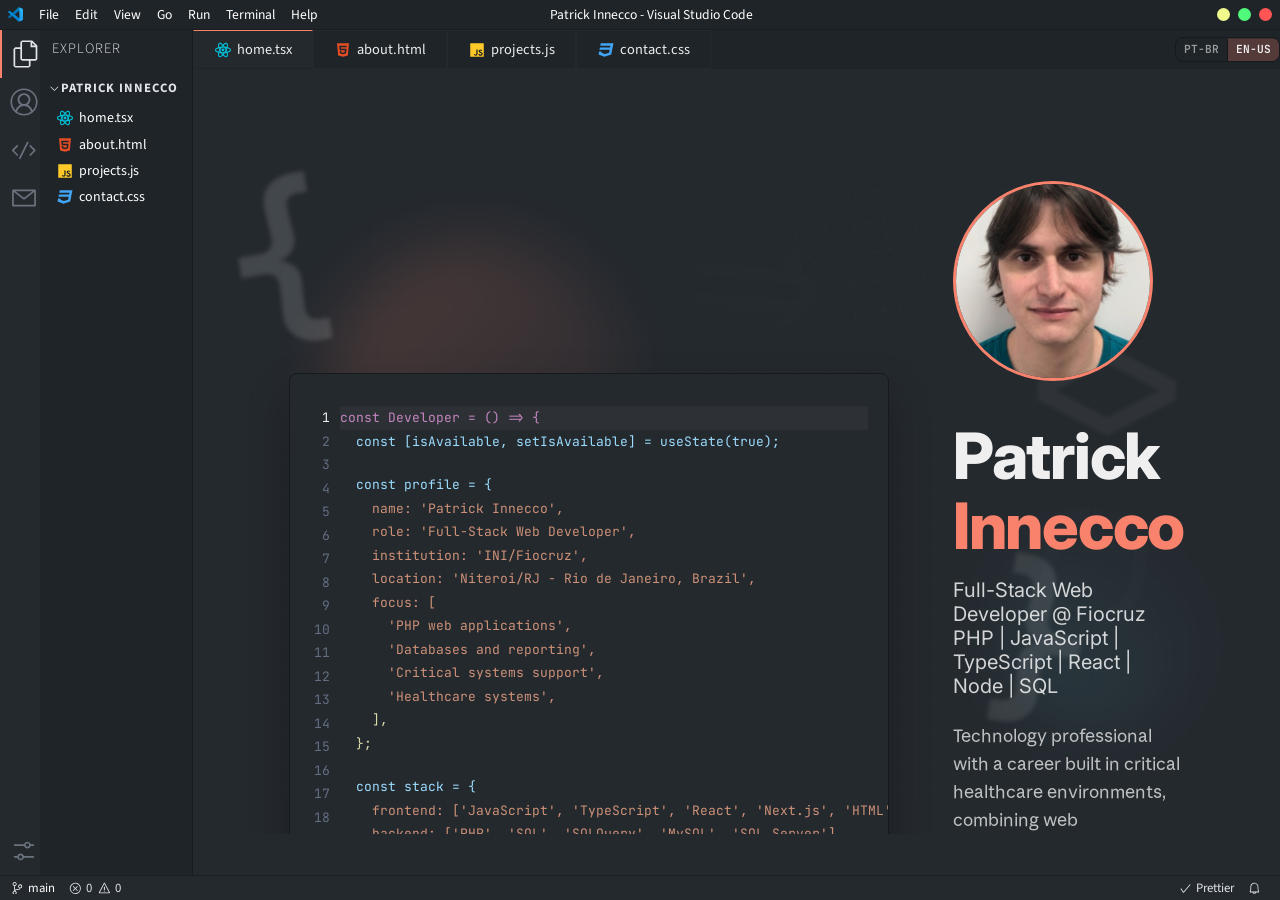
==== commit f1961d93: "Atualiza stack da home" ====
--- a/index.html
+++ b/index.html
@@ -1 +1,2 @@
-<!DOCTYPE html><html><head><meta charSet="utf-8" data-next-head=""/><meta name="viewport" content="width=device-width" data-next-head=""/><title data-next-head="">Patrick Innecco | Início</title><meta name="description" content="Patrick Innecco - Desenvolvedor Web Full-Stack com atuação em PHP, SQL, sistemas hospitalares, Sistema MV, infraestrutura e suporte técnico." data-next-head=""/><meta name="keywords" content="patrick innecco, desenvolvedor web full-stack, php, sql, mysql, sistema mv, sistemas hospitalares, suporte tecnico, active directory, office 365" data-next-head=""/><meta property="og:title" content="Patrick Innecco - Desenvolvedor Web Full-Stack" data-next-head=""/><meta property="og:description" content="Portfolio profissional de Patrick Innecco, com experiência em desenvolvimento web, sistemas hospitalares, banco de dados e suporte técnico." data-next-head=""/><meta property="og:image" content="/blank.png" data-next-head=""/><meta property="og:url" content="https://example.com" data-next-head=""/><meta name="twitter:card" content="summary_large_image" data-next-head=""/><link data-next-font="" rel="preconnect" href="/" crossorigin="anonymous"/><link rel="preload" href="/_next/static/chunks/1pod2fpylvjov.css" as="style"/><link rel="preload" href="/_next/static/chunks/30z4heuecerz2.css" as="style"/><link rel="stylesheet" href="/_next/static/chunks/1pod2fpylvjov.css" data-n-g=""/><link rel="stylesheet" href="/_next/static/chunks/30z4heuecerz2.css" data-n-p=""/><noscript data-n-css=""></noscript><script src="/_next/static/chunks/2euk5dy-sroyy.js" defer=""></script><script src="/_next/static/chunks/1fdjw9s2_rsy8.js" defer=""></script><script src="/_next/static/chunks/3jwoqfwuzbpqb.js" defer=""></script><script src="/_next/static/chunks/3aq0qa1y3bu2z.js" defer=""></script><script src="/_next/static/chunks/2imn2c9h-6ryz.js" defer=""></script><script src="/_next/static/chunks/1arnl4-n52o3g.js" defer=""></script><script src="/_next/static/chunks/turbopack-3g5gy50bsu_cc.js" defer=""></script><script src="/_next/static/chunks/3y9q4prt_tp88.js" defer=""></script><script src="/_next/static/chunks/turbopack-1aso97fz8z-6i.js" defer=""></script><script src="/_next/static/VSqsXY8IJvkkpf5kVNSel/_buildManifest.js" defer=""></script><script src="/_next/static/VSqsXY8IJvkkpf5kVNSel/_ssgManifest.js" defer=""></script><script src="/_next/static/VSqsXY8IJvkkpf5kVNSel/_clientMiddlewareManifest.js" defer=""></script></head><body><link rel="preload" as="image" href="/logos/vscode_icon.svg"/><link rel="preload" as="image" href="/logos/react_icon.svg"/><link rel="preload" as="image" href="/logos/html_icon.svg"/><link rel="preload" as="image" href="/logos/js_icon.svg"/><link rel="preload" as="image" href="/logos/css_icon.svg"/><div id="__next"><section class="Titlebar-module__R7frfW__titlebar"><img src="/logos/vscode_icon.svg" alt="VSCode Icon" height="15" width="15"/><div class="Titlebar-module__R7frfW__items"><p>File</p><p>Edit</p><p>View</p><p>Go</p><p>Run</p><p>Terminal</p><p>Help</p></div><p class="Titlebar-module__R7frfW__title">Patrick Innecco - Visual Studio Code</p><div class="Titlebar-module__R7frfW__windowButtons"><span class="Titlebar-module__R7frfW__minimize"></span><span class="Titlebar-module__R7frfW__maximize"></span><span class="Titlebar-module__R7frfW__close"></span></div></section><div class="Layout-module__jbLzUW__main"><aside class="Sidebar-module__pflBXq__sidebar"><div><a href="/"><div class="Sidebar-module__pflBXq__iconContainer Sidebar-module__pflBXq__active"><svg stroke="currentColor" fill="rgb(225, 228, 232)" stroke-width="0" viewBox="0 0 24 24" class="Sidebar-module__pflBXq__icon" height="16" width="16" xmlns="http://www.w3.org/2000/svg"><path d="M17.5 0h-9L7 1.5V6H2.5L1 7.5v15.07L2.5 24h12.07L16 22.57V18h4.7l1.3-1.43V4.5L17.5 0zm0 2.12l2.38 2.38H17.5V2.12zm-3 20.38h-12v-15H7v9.07L8.5 18h6v4.5zm6-6h-12v-15H16V6h4.5v10.5z"></path></svg></div></a><a href="/about"><div class="Sidebar-module__pflBXq__iconContainer false"><svg stroke="currentColor" fill="rgb(106, 115, 125)" stroke-width="0" viewBox="0 0 16 16" class="Sidebar-module__pflBXq__icon" height="16" width="16" xmlns="http://www.w3.org/2000/svg"><path d="M16 7.992C16 3.58 12.416 0 8 0S0 3.58 0 7.992c0 2.43 1.104 4.62 2.832 6.09.016.016.032.016.032.032.144.112.288.224.448.336.08.048.144.111.224.175A7.98 7.98 0 0 0 8.016 16a7.98 7.98 0 0 0 4.48-1.375c.08-.048.144-.111.224-.16.144-.111.304-.223.448-.335.016-.016.032-.016.032-.032 1.696-1.487 2.8-3.676 2.8-6.106zm-8 7.001c-1.504 0-2.88-.48-4.016-1.279.016-.128.048-.255.08-.383a4.17 4.17 0 0 1 .416-.991c.176-.304.384-.576.64-.816.24-.24.528-.463.816-.639.304-.176.624-.304.976-.4A4.15 4.15 0 0 1 8 10.342a4.185 4.185 0 0 1 2.928 1.166c.368.368.656.8.864 1.295.112.288.192.592.24.911A7.03 7.03 0 0 1 8 14.993zm-2.448-7.4a2.49 2.49 0 0 1-.208-1.024c0-.351.064-.703.208-1.023.144-.32.336-.607.576-.847.24-.24.528-.431.848-.575.32-.144.672-.208 1.024-.208.368 0 .704.064 1.024.208.32.144.608.336.848.575.24.24.432.528.576.847.144.32.208.672.208 1.023 0 .368-.064.704-.208 1.023a2.84 2.84 0 0 1-.576.848 2.84 2.84 0 0 1-.848.575 2.715 2.715 0 0 1-2.064 0 2.84 2.84 0 0 1-.848-.575 2.526 2.526 0 0 1-.56-.848zm7.424 5.306c0-.032-.016-.048-.016-.08a5.22 5.22 0 0 0-.688-1.406 4.883 4.883 0 0 0-1.088-1.135 5.207 5.207 0 0 0-1.04-.608 2.82 2.82 0 0 0 .464-.383 4.2 4.2 0 0 0 .624-.784 3.624 3.624 0 0 0 .528-1.934 3.71 3.71 0 0 0-.288-1.47 3.799 3.799 0 0 0-.816-1.199 3.845 3.845 0 0 0-1.2-.8 3.72 3.72 0 0 0-1.472-.287 3.72 3.72 0 0 0-1.472.288 3.631 3.631 0 0 0-1.2.815 3.84 3.84 0 0 0-.8 1.199 3.71 3.71 0 0 0-.288 1.47c0 .352.048.688.144 1.007.096.336.224.64.4.927.16.288.384.544.624.784.144.144.304.271.48.383a5.12 5.12 0 0 0-1.04.624c-.416.32-.784.703-1.088 1.119a4.999 4.999 0 0 0-.688 1.406c-.016.032-.016.064-.016.08C1.776 11.636.992 9.91.992 7.992.992 4.14 4.144.991 8 .991s7.008 3.149 7.008 7.001a6.96 6.96 0 0 1-2.032 4.907z"></path></svg></div></a><a href="/projects"><div class="Sidebar-module__pflBXq__iconContainer false"><svg stroke="currentColor" fill="rgb(106, 115, 125)" stroke-width="0" viewBox="0 0 16 16" class="Sidebar-module__pflBXq__icon" height="16" width="16" xmlns="http://www.w3.org/2000/svg"><path d="M4.708 5.578L2.061 8.224l2.647 2.646-.708.708-3-3V7.87l3-3 .708.708zm7-.708L11 5.578l2.647 2.646L11 10.87l.708.708 3-3V7.87l-3-3zM4.908 13l.894.448 5-10L9.908 3l-5 10z"></path></svg></div></a><a href="/contact"><div class="Sidebar-module__pflBXq__iconContainer false"><svg stroke="currentColor" fill="rgb(106, 115, 125)" stroke-width="0" viewBox="0 0 16 16" class="Sidebar-module__pflBXq__icon" height="16" width="16" xmlns="http://www.w3.org/2000/svg"><path fill-rule="evenodd" clip-rule="evenodd" d="M1 3.5l.5-.5h13l.5.5v9l-.5.5h-13l-.5-.5v-9zm1 1.035V12h12V4.536L8.31 8.9H7.7L2 4.535zM13.03 4H2.97L8 7.869 13.03 4z"></path></svg></div></a></div><div><div class="Sidebar-module__pflBXq__iconContainer"><a href="/settings"><svg stroke="currentColor" fill="rgb(106, 115, 125)" stroke-width="0" viewBox="0 0 16 16" class="Sidebar-module__pflBXq__icon" height="1em" width="1em" xmlns="http://www.w3.org/2000/svg"><path d="M6 9.5C6.93191 9.5 7.71496 10.1374 7.93699 11H13.5C13.7761 11 14 11.2239 14 11.5C14 11.7455 13.8231 11.9496 13.5899 11.9919L13.5 12L7.93673 12.001C7.71435 12.8631 6.93155 13.5 6 13.5C5.06845 13.5 4.28565 12.8631 4.06327 12.001L2.5 12C2.22386 12 2 11.7761 2 11.5C2 11.2545 2.17688 11.0504 2.41012 11.0081L2.5 11H4.06301C4.28504 10.1374 5.06809 9.5 6 9.5ZM6 10.5C5.44772 10.5 5 10.9477 5 11.5C5 12.0523 5.44772 12.5 6 12.5C6.55228 12.5 7 12.0523 7 11.5C7 10.9477 6.55228 10.5 6 10.5ZM10 2.5C10.9319 2.5 11.715 3.13738 11.937 3.99998L13.5 4C13.7761 4 14 4.22386 14 4.5C14 4.74546 13.8231 4.94961 13.5899 4.99194L13.5 5L11.9367 5.00102C11.7144 5.86312 10.9316 6.5 10 6.5C9.06845 6.5 8.28565 5.86312 8.06327 5.00102L2.5 5C2.22386 5 2 4.77614 2 4.5C2 4.25454 2.17688 4.05039 2.41012 4.00806L2.5 4L8.06301 3.99998C8.28504 3.13738 9.06809 2.5 10 2.5ZM10 3.5C9.44772 3.5 9 3.94772 9 4.5C9 5.05228 9.44772 5.5 10 5.5C10.5523 5.5 11 5.05228 11 4.5C11 3.94772 10.5523 3.5 10 3.5Z"></path></svg></a></div></div></aside><div class="Explorer-module__0yi9oq__explorer"><p class="Explorer-module__0yi9oq__title">Explorer</p><div><input type="checkbox" class="Explorer-module__0yi9oq__checkbox" id="portfolio-checkbox" checked=""/><label for="portfolio-checkbox" class="Explorer-module__0yi9oq__heading"><svg stroke="currentColor" fill="currentColor" stroke-width="0" viewBox="0 0 16 16" class="Explorer-module__0yi9oq__chevron" style="transform:rotate(90deg)" height="1em" width="1em" xmlns="http://www.w3.org/2000/svg"><path fill-rule="evenodd" clip-rule="evenodd" d="M10.072 8.024L5.715 3.667l.618-.62L11 7.716v.618L6.333 13l-.618-.619 4.357-4.357z"></path></svg>Patrick Innecco</label><div class="Explorer-module__0yi9oq__files" style="display:block"><a href="/"><div class="Explorer-module__0yi9oq__file"><img src="/logos/react_icon.svg" alt="home.tsx" height="18" width="18"/> <p>home.tsx</p></div></a><a href="/about"><div class="Explorer-module__0yi9oq__file"><img src="/logos/html_icon.svg" alt="about.html" height="18" width="18"/> <p>about.html</p></div></a><a href="/projects"><div class="Explorer-module__0yi9oq__file"><img src="/logos/js_icon.svg" alt="projects.js" height="18" width="18"/> <p>projects.js</p></div></a><a href="/contact"><div class="Explorer-module__0yi9oq__file"><img src="/logos/css_icon.svg" alt="contact.css" height="18" width="18"/> <p>contact.css</p></div></a></div></div></div><div style="width:100%"><div class="Layout-module__jbLzUW__tabsRow"><div class="Tabsbar-module__lmDeiW__tabs"><a href="/"><div class="Tab-module__LGq3Hq__tab Tab-module__LGq3Hq__active"><img src="/logos/react_icon.svg" alt="home.tsx" height="18" width="18"/><p>home.tsx</p></div></a><a href="/about"><div class="Tab-module__LGq3Hq__tab false"><img src="/logos/html_icon.svg" alt="about.html" height="18" width="18"/><p>about.html</p></div></a><a href="/projects"><div class="Tab-module__LGq3Hq__tab false"><img src="/logos/js_icon.svg" alt="projects.js" height="18" width="18"/><p>projects.js</p></div></a><a href="/contact"><div class="Tab-module__LGq3Hq__tab false"><img src="/logos/css_icon.svg" alt="contact.css" height="18" width="18"/><p>contact.css</p></div></a></div><div class="LanguageToggle-module__Kx8Jza__seg" role="group" aria-label="Idioma"><button type="button" class="LanguageToggle-module__Kx8Jza__on" aria-pressed="true">PT-BR</button><button type="button" aria-pressed="false">EN-US</button></div></div><main id="main-editor" class="Layout-module__jbLzUW__content"><div class="HomePage-module__wtOjGq__heroLayout"><div class="HomePage-module__wtOjGq__container"><div class="HomePage-module__wtOjGq__codeSection"><div class="HomePage-module__wtOjGq__codeContainer"><div class="HomePage-module__wtOjGq__editorContent"><div class="HomePage-module__wtOjGq__lineNumbers"><div class="HomePage-module__wtOjGq__lineNumber HomePage-module__wtOjGq__activeLine">1</div><div class="HomePage-module__wtOjGq__lineNumber ">2</div><div class="HomePage-module__wtOjGq__lineNumber ">3</div><div class="HomePage-module__wtOjGq__lineNumber ">4</div><div class="HomePage-module__wtOjGq__lineNumber ">5</div><div class="HomePage-module__wtOjGq__lineNumber ">6</div><div class="HomePage-module__wtOjGq__lineNumber ">7</div><div class="HomePage-module__wtOjGq__lineNumber ">8</div><div class="HomePage-module__wtOjGq__lineNumber ">9</div><div class="HomePage-module__wtOjGq__lineNumber ">10</div><div class="HomePage-module__wtOjGq__lineNumber ">11</div><div class="HomePage-module__wtOjGq__lineNumber ">12</div><div class="HomePage-module__wtOjGq__lineNumber ">13</div><div class="HomePage-module__wtOjGq__lineNumber ">14</div><div class="HomePage-module__wtOjGq__lineNumber ">15</div><div class="HomePage-module__wtOjGq__lineNumber ">16</div><div class="HomePage-module__wtOjGq__lineNumber ">17</div><div class="HomePage-module__wtOjGq__lineNumber ">18</div><div class="HomePage-module__wtOjGq__lineNumber ">19</div><div class="HomePage-module__wtOjGq__lineNumber ">20</div><div class="HomePage-module__wtOjGq__lineNumber ">21</div><div class="HomePage-module__wtOjGq__lineNumber ">22</div><div class="HomePage-module__wtOjGq__lineNumber ">23</div><div class="HomePage-module__wtOjGq__lineNumber ">24</div><div class="HomePage-module__wtOjGq__lineNumber ">25</div><div class="HomePage-module__wtOjGq__lineNumber ">26</div><div class="HomePage-module__wtOjGq__lineNumber ">27</div><div class="HomePage-module__wtOjGq__lineNumber ">28</div><div class="HomePage-module__wtOjGq__lineNumber ">29</div><div class="HomePage-module__wtOjGq__lineNumber ">30</div><div class="HomePage-module__wtOjGq__lineNumber ">31</div><div class="HomePage-module__wtOjGq__lineNumber ">32</div><div class="HomePage-module__wtOjGq__lineNumber ">33</div><div class="HomePage-module__wtOjGq__lineNumber ">34</div><div class="HomePage-module__wtOjGq__lineNumber ">35</div><div class="HomePage-module__wtOjGq__lineNumber ">36</div><div class="HomePage-module__wtOjGq__lineNumber ">37</div><div class="HomePage-module__wtOjGq__lineNumber ">38</div><div class="HomePage-module__wtOjGq__lineNumber ">39</div><div class="HomePage-module__wtOjGq__lineNumber ">40</div><div class="HomePage-module__wtOjGq__lineNumber ">41</div><div class="HomePage-module__wtOjGq__lineNumber ">42</div><div class="HomePage-module__wtOjGq__lineNumber ">43</div><div class="HomePage-module__wtOjGq__lineNumber ">44</div><div class="HomePage-module__wtOjGq__lineNumber ">45</div><div class="HomePage-module__wtOjGq__lineNumber ">46</div></div><div class="HomePage-module__wtOjGq__codeEditor"><div class="HomePage-module__wtOjGq__codeLine HomePage-module__wtOjGq__function HomePage-module__wtOjGq__highlightedLine">const Developer = () =&gt; {</div><div class="HomePage-module__wtOjGq__codeLine HomePage-module__wtOjGq__variable ">  const [isAvailable, setIsAvailable] = useState(true);</div><div class="HomePage-module__wtOjGq__codeLine HomePage-module__wtOjGq__blank "></div><div class="HomePage-module__wtOjGq__codeLine HomePage-module__wtOjGq__variable ">  const profile = {</div><div class="HomePage-module__wtOjGq__codeLine HomePage-module__wtOjGq__array-item ">    name: &#x27;Patrick Innecco&#x27;,</div><div class="HomePage-module__wtOjGq__codeLine HomePage-module__wtOjGq__array-item ">    role: &#x27;Desenvolvedor Web Full-Stack&#x27;,</div><div class="HomePage-module__wtOjGq__codeLine HomePage-module__wtOjGq__array-item ">    institution: &#x27;INI/Fiocruz&#x27;,</div><div class="HomePage-module__wtOjGq__codeLine HomePage-module__wtOjGq__array-item ">    location: &#x27;Niterói/RJ - Rio de Janeiro, Brasil&#x27;,</div><div class="HomePage-module__wtOjGq__codeLine HomePage-module__wtOjGq__array-item ">    focus: [</div><div class="HomePage-module__wtOjGq__codeLine HomePage-module__wtOjGq__array-item ">      &#x27;Aplicações web em PHP&#x27;,</div><div class="HomePage-module__wtOjGq__codeLine HomePage-module__wtOjGq__array-item ">      &#x27;Banco de dados e relatórios&#x27;,</div><div class="HomePage-module__wtOjGq__codeLine HomePage-module__wtOjGq__array-item ">      &#x27;Sustentação de sistemas críticos&#x27;,</div><div class="HomePage-module__wtOjGq__codeLine HomePage-module__wtOjGq__array-item ">      &#x27;Sistemas hospitalares&#x27;,</div><div class="HomePage-module__wtOjGq__codeLine HomePage-module__wtOjGq__array-end ">    ],</div><div class="HomePage-module__wtOjGq__codeLine HomePage-module__wtOjGq__array-end ">  };</div><div class="HomePage-module__wtOjGq__codeLine HomePage-module__wtOjGq__blank "></div><div class="HomePage-module__wtOjGq__codeLine HomePage-module__wtOjGq__variable ">  const stack = {</div><div class="HomePage-module__wtOjGq__codeLine HomePage-module__wtOjGq__array-item ">    frontend: [&#x27;JavaScript&#x27;, &#x27;TypeScript&#x27;, &#x27;React&#x27;, &#x27;Next.js&#x27;, &#x27;HTML&#x27;, &#x27;CSS&#x27;],</div><div class="HomePage-module__wtOjGq__codeLine HomePage-module__wtOjGq__array-item ">    backend: [&#x27;PHP&#x27;, &#x27;SQL&#x27;, &#x27;SQLQuery&#x27;, &#x27;MySQL&#x27;, &#x27;SQL Server&#x27;],</div><div class="HomePage-module__wtOjGq__codeLine HomePage-module__wtOjGq__array-item ">    hospitalSystems: [&#x27;MV&#x27;, &#x27;SIPEC&#x27;, &#x27;CECLIN&#x27;, &#x27;SINT&#x27;],</div><div class="HomePage-module__wtOjGq__codeLine HomePage-module__wtOjGq__array-item ">    operations: [&#x27;GLPI&#x27;, &#x27;PRTG&#x27;, &#x27;Active Directory&#x27;, &#x27;Office 365&#x27;, &#x27;ITIL&#x27;],</div><div class="HomePage-module__wtOjGq__codeLine HomePage-module__wtOjGq__array-end ">  };</div><div class="HomePage-module__wtOjGq__codeLine HomePage-module__wtOjGq__blank "></div><div class="HomePage-module__wtOjGq__codeLine HomePage-module__wtOjGq__variable ">  const strengths = [</div><div class="HomePage-module__wtOjGq__codeLine HomePage-module__wtOjGq__array-item ">    &#x27;análise de inconsistências&#x27;,</div><div class="HomePage-module__wtOjGq__codeLine HomePage-module__wtOjGq__array-item ">    &#x27;validação de regras de negócio&#x27;,</div><div class="HomePage-module__wtOjGq__codeLine HomePage-module__wtOjGq__array-item ">    &#x27;homologação de melhorias&#x27;,</div><div class="HomePage-module__wtOjGq__codeLine HomePage-module__wtOjGq__array-item ">    &#x27;documentação técnica&#x27;,</div><div class="HomePage-module__wtOjGq__codeLine HomePage-module__wtOjGq__array-item ">    &#x27;apoio a usuários-chave&#x27;,</div><div class="HomePage-module__wtOjGq__codeLine HomePage-module__wtOjGq__array-end ">  ];</div><div class="HomePage-module__wtOjGq__codeLine HomePage-module__wtOjGq__blank "></div><div class="HomePage-module__wtOjGq__codeLine HomePage-module__wtOjGq__nested-function ">  useEffect(() =&gt; {</div><div class="HomePage-module__wtOjGq__codeLine HomePage-module__wtOjGq__return ">    console.log(&#x27;Construindo sistemas confiáveis para fluxos hospitalares críticos.&#x27;);</div><div class="HomePage-module__wtOjGq__codeLine HomePage-module__wtOjGq__function-call ">    setIsAvailable(true);</div><div class="HomePage-module__wtOjGq__codeLine HomePage-module__wtOjGq__close ">  }, []);</div><div class="HomePage-module__wtOjGq__codeLine HomePage-module__wtOjGq__blank "></div><div class="HomePage-module__wtOjGq__codeLine HomePage-module__wtOjGq__return-object ">  return (</div><div class="HomePage-module__wtOjGq__codeLine HomePage-module__wtOjGq__object-method ">    &lt;Portfolio</div><div class="HomePage-module__wtOjGq__codeLine HomePage-module__wtOjGq__object-method ">      developer={profile}</div><div class="HomePage-module__wtOjGq__codeLine HomePage-module__wtOjGq__object-method ">      stack={stack}</div><div class="HomePage-module__wtOjGq__codeLine HomePage-module__wtOjGq__object-method ">      strengths={strengths}</div><div class="HomePage-module__wtOjGq__codeLine HomePage-module__wtOjGq__object-method ">    /&gt;</div><div class="HomePage-module__wtOjGq__codeLine HomePage-module__wtOjGq__close ">  );</div><div class="HomePage-module__wtOjGq__codeLine HomePage-module__wtOjGq__close-function ">};</div><div class="HomePage-module__wtOjGq__codeLine HomePage-module__wtOjGq__blank "></div><div class="HomePage-module__wtOjGq__codeLine HomePage-module__wtOjGq__function-call ">export default Developer;</div></div><div class="HomePage-module__wtOjGq__overlayGlow"></div></div></div></div><div class="HomePage-module__wtOjGq__infoSection"><div class="HomePage-module__wtOjGq__profileImageWrapper"><img alt="Patrick Innecco" loading="lazy" width="200" height="200" decoding="async" data-nimg="1" class="HomePage-module__wtOjGq__profileImage" style="color:transparent" src="/_next/static/media/1784441898663.27oivcikiltvc.jpg"/></div><h1 class="HomePage-module__wtOjGq__developerName">Patrick <span class="HomePage-module__wtOjGq__accentText">Innecco</span></h1><div class="HomePage-module__wtOjGq__developerRole">Desenvolvedor Web Full-Stack @ Fiocruz   PHP | JavaScript | Typescript | SQL</div><p class="HomePage-module__wtOjGq__bio">Profissional de tecnologia com trajetória em ambientes hospitalares críticos, unindo desenvolvimento web, sustentação de sistemas, análise de requisitos, banco de dados, infraestrutura e suporte técnico. Atuação atual focada em aplicações web em PHP, SQL, JavaScript e sistemas hospitalares.</p></div></div><div class="HomePage-module__wtOjGq__decorElements"><div class="HomePage-module__wtOjGq__codeFlare"></div><div class="HomePage-module__wtOjGq__gridLines"></div><div class="HomePage-module__wtOjGq__codeBlock1">{</div><div class="HomePage-module__wtOjGq__codeBlock2">}</div><div class="HomePage-module__wtOjGq__codeBlock3">&lt;&gt;</div><div class="HomePage-module__wtOjGq__codeBlock4">/&gt;</div><div class="HomePage-module__wtOjGq__orb1"></div><div class="HomePage-module__wtOjGq__orb2"></div><div class="HomePage-module__wtOjGq__orb3"></div><div class="HomePage-module__wtOjGq__codeSymbol1">()</div><div class="HomePage-module__wtOjGq__codeSymbol2">[]</div><div class="HomePage-module__wtOjGq__codeSymbol3">=&gt;</div><div class="HomePage-module__wtOjGq__dotPattern"></div><div class="HomePage-module__wtOjGq__mobileAccent"></div></div></div></main></div></div><footer class="Bottombar-module__4HLmzG__bottomBar"><div class="Bottombar-module__4HLmzG__container"><a href="https://github.com/patrickinnecco/" target="_blank" rel="noreferrer noopener" class="Bottombar-module__4HLmzG__section"><svg stroke="currentColor" fill="currentColor" stroke-width="0" viewBox="0 0 24 24" class="Bottombar-module__4HLmzG__icon" height="1em" width="1em" xmlns="http://www.w3.org/2000/svg"><path d="M21.007 8.222A3.738 3.738 0 0 0 15.045 5.2a3.737 3.737 0 0 0 1.156 6.583 2.988 2.988 0 0 1-2.668 1.67h-2.99a4.456 4.456 0 0 0-2.989 1.165V7.4a3.737 3.737 0 1 0-1.494 0v9.117a3.776 3.776 0 1 0 1.816.099 2.99 2.99 0 0 1 2.668-1.667h2.99a4.484 4.484 0 0 0 4.223-3.039 3.736 3.736 0 0 0 3.25-3.687zM4.565 3.738a2.242 2.242 0 1 1 4.484 0 2.242 2.242 0 0 1-4.484 0zm4.484 16.441a2.242 2.242 0 1 1-4.484 0 2.242 2.242 0 0 1 4.484 0zm8.221-9.715a2.242 2.242 0 1 1 0-4.485 2.242 2.242 0 0 1 0 4.485z"></path></svg><p>main</p></a><div class="Bottombar-module__4HLmzG__section"><svg stroke="currentColor" fill="currentColor" stroke-width="0" viewBox="0 0 16 16" class="Bottombar-module__4HLmzG__icon" height="1em" width="1em" xmlns="http://www.w3.org/2000/svg"><path fill-rule="evenodd" clip-rule="evenodd" d="M8.6 1c1.6.1 3.1.9 4.2 2 1.3 1.4 2 3.1 2 5.1 0 1.6-.6 3.1-1.6 4.4-1 1.2-2.4 2.1-4 2.4-1.6.3-3.2.1-4.6-.7-1.4-.8-2.5-2-3.1-3.5C.9 9.2.8 7.5 1.3 6c.5-1.6 1.4-2.9 2.8-3.8C5.4 1.3 7 .9 8.6 1zm.5 12.9c1.3-.3 2.5-1 3.4-2.1.8-1.1 1.3-2.4 1.2-3.8 0-1.6-.6-3.2-1.7-4.3-1-1-2.2-1.6-3.6-1.7-1.3-.1-2.7.2-3.8 1-1.1.8-1.9 1.9-2.3 3.3-.4 1.3-.4 2.7.2 4 .6 1.3 1.5 2.3 2.7 3 1.2.7 2.6.9 3.9.6zM7.9 7.5L10.3 5l.7.7-2.4 2.5 2.4 2.5-.7.7-2.4-2.5-2.4 2.5-.7-.7 2.4-2.5-2.4-2.5.7-.7 2.4 2.5z"></path></svg><p>0</p>  <svg stroke="currentColor" fill="currentColor" stroke-width="0" viewBox="0 0 16 16" class="Bottombar-module__4HLmzG__icon" height="1em" width="1em" xmlns="http://www.w3.org/2000/svg"><path fill-rule="evenodd" clip-rule="evenodd" d="M7.56 1h.88l6.54 12.26-.44.74H1.44L1 13.26 7.56 1zM8 2.28L2.28 13H13.7L8 2.28zM8.625 12v-1h-1.25v1h1.25zm-1.25-2V6h1.25v4h-1.25z"></path></svg><p>0</p></div></div><div class="Bottombar-module__4HLmzG__container"><div class="Bottombar-module__4HLmzG__section"><svg stroke="currentColor" fill="currentColor" stroke-width="0" viewBox="0 0 16 16" class="Bottombar-module__4HLmzG__icon" height="1em" width="1em" xmlns="http://www.w3.org/2000/svg"><path fill-rule="evenodd" clip-rule="evenodd" d="M14.431 3.323l-8.47 10-.79-.036-3.35-4.77.818-.574 2.978 4.24 8.051-9.506.764.646z"></path></svg><p>Prettier</p></div><div class="Bottombar-module__4HLmzG__section"><svg stroke="currentColor" fill="currentColor" stroke-width="0" viewBox="0 0 16 16" height="1em" width="1em" xmlns="http://www.w3.org/2000/svg"><path d="M13.377 10.573a7.63 7.63 0 0 1-.383-2.38V6.195a5.115 5.115 0 0 0-1.268-3.446 5.138 5.138 0 0 0-3.242-1.722c-.694-.072-1.4 0-2.07.227-.67.215-1.28.574-1.794 1.053a4.923 4.923 0 0 0-1.208 1.675 5.067 5.067 0 0 0-.431 2.022v2.2a7.61 7.61 0 0 1-.383 2.37L2 12.343l.479.658h3.505c0 .526.215 1.04.586 1.412.37.37.885.586 1.412.586.526 0 1.04-.215 1.411-.586s.587-.886.587-1.412h3.505l.478-.658-.586-1.77zm-4.69 3.147a.997.997 0 0 1-.705.299.997.997 0 0 1-.706-.3.997.997 0 0 1-.3-.705h1.999a.939.939 0 0 1-.287.706zm-5.515-1.71l.371-1.114a8.633 8.633 0 0 0 .443-2.691V6.004c0-.563.12-1.113.347-1.616.227-.514.55-.969.969-1.34.419-.382.91-.67 1.436-.837.538-.18 1.1-.24 1.65-.18a4.147 4.147 0 0 1 2.597 1.4 4.133 4.133 0 0 1 1.004 2.776v2.01c0 .909.144 1.818.443 2.691l.371 1.113h-9.63v-.012z"></path></svg></div></div></footer></div><script id="__NEXT_DATA__" type="application/json">{"props":{"pageProps":{"title":"Início"},"__N_SSG":true},"page":"/","query":{},"buildId":"VSqsXY8IJvkkpf5kVNSel","isFallback":false,"gsp":true,"scriptLoader":[]}</script></body></html>+<!DOCTYPE html><html><head><meta charSet="utf-8" data-next-head=""/><meta name="viewport" content="width=device-width" data-next-head=""/><title data-next-head="">Patrick Innecco | Início</title><meta name="description" content="Patrick Innecco - Desenvolvedor Web Full-Stack com atuação em PHP, SQL, sistemas hospitalares, Sistema MV, infraestrutura e suporte técnico." data-next-head=""/><meta name="keywords" content="patrick innecco, desenvolvedor web full-stack, php, sql, mysql, sistema mv, sistemas hospitalares, suporte tecnico, active directory, office 365" data-next-head=""/><meta property="og:title" content="Patrick Innecco - Desenvolvedor Web Full-Stack" data-next-head=""/><meta property="og:description" content="Portfolio profissional de Patrick Innecco, com experiência em desenvolvimento web, sistemas hospitalares, banco de dados e suporte técnico." data-next-head=""/><meta property="og:image" content="/blank.png" data-next-head=""/><meta property="og:url" content="https://example.com" data-next-head=""/><meta name="twitter:card" content="summary_large_image" data-next-head=""/><link data-next-font="" rel="preconnect" href="/" crossorigin="anonymous"/><link rel="preload" href="/_next/static/chunks/1pod2fpylvjov.css" as="style"/><link rel="preload" href="/_next/static/chunks/30z4heuecerz2.css" as="style"/><link rel="stylesheet" href="/_next/static/chunks/1pod2fpylvjov.css" data-n-g=""/><link rel="stylesheet" href="/_next/static/chunks/30z4heuecerz2.css" data-n-p=""/><noscript data-n-css=""></noscript><script src="/_next/static/chunks/2euk5dy-sroyy.js" defer=""></script><script src="/_next/static/chunks/1fdjw9s2_rsy8.js" defer=""></script><script src="/_next/static/chunks/11yg-082qkdtj.js" defer=""></script><script src="/_next/static/chunks/3aq0qa1y3bu2z.js" defer=""></script><script src="/_next/static/chunks/2imn2c9h-6ryz.js" defer=""></script><script src="/_next/static/chunks/1arnl4-n52o3g.js" defer=""></script><script src="/_next/static/chunks/turbopack-109jckjgrzcxw.js" defer=""></script><script src="/_next/static/chunks/3fac4208kmcqw.js" defer=""></script><script src="/_next/static/chunks/turbopack-0zegupjxhsfe9.js" defer=""></script><script src="/_next/static/mhTrzcqnpKXg99fJ9lrxH/_buildManifest.js" defer=""></script><script src="/_next/static/mhTrzcqnpKXg99fJ9lrxH/_ssgManifest.js" defer=""></script><script src="/_next/static/mhTrzcqnpKXg99fJ9lrxH/_clientMiddlewareManifest.js" defer=""></script></head><body><link rel="preload" as="image" href="/logos/vscode_icon.svg"/><link rel="preload" as="image" href="/logos/react_icon.svg"/><link rel="preload" as="image" href="/logos/html_icon.svg"/><link rel="preload" as="image" href="/logos/js_icon.svg"/><link rel="preload" as="image" href="/logos/css_icon.svg"/><div id="__next"><section class="Titlebar-module__R7frfW__titlebar"><img src="/logos/vscode_icon.svg" alt="VSCode Icon" height="15" width="15"/><div class="Titlebar-module__R7frfW__items"><p>File</p><p>Edit</p><p>View</p><p>Go</p><p>Run</p><p>Terminal</p><p>Help</p></div><p class="Titlebar-module__R7frfW__title">Patrick Innecco - Visual Studio Code</p><div class="Titlebar-module__R7frfW__windowButtons"><span class="Titlebar-module__R7frfW__minimize"></span><span class="Titlebar-module__R7frfW__maximize"></span><span class="Titlebar-module__R7frfW__close"></span></div></section><div class="Layout-module__jbLzUW__main"><aside class="Sidebar-module__pflBXq__sidebar"><div><a href="/"><div class="Sidebar-module__pflBXq__iconContainer Sidebar-module__pflBXq__active"><svg stroke="currentColor" fill="rgb(225, 228, 232)" stroke-width="0" viewBox="0 0 24 24" class="Sidebar-module__pflBXq__icon" height="16" width="16" xmlns="http://www.w3.org/2000/svg"><path d="M17.5 0h-9L7 1.5V6H2.5L1 7.5v15.07L2.5 24h12.07L16 22.57V18h4.7l1.3-1.43V4.5L17.5 0zm0 2.12l2.38 2.38H17.5V2.12zm-3 20.38h-12v-15H7v9.07L8.5 18h6v4.5zm6-6h-12v-15H16V6h4.5v10.5z"></path></svg></div></a><a href="/about"><div class="Sidebar-module__pflBXq__iconContainer false"><svg stroke="currentColor" fill="rgb(106, 115, 125)" stroke-width="0" viewBox="0 0 16 16" class="Sidebar-module__pflBXq__icon" height="16" width="16" xmlns="http://www.w3.org/2000/svg"><path d="M16 7.992C16 3.58 12.416 0 8 0S0 3.58 0 7.992c0 2.43 1.104 4.62 2.832 6.09.016.016.032.016.032.032.144.112.288.224.448.336.08.048.144.111.224.175A7.98 7.98 0 0 0 8.016 16a7.98 7.98 0 0 0 4.48-1.375c.08-.048.144-.111.224-.16.144-.111.304-.223.448-.335.016-.016.032-.016.032-.032 1.696-1.487 2.8-3.676 2.8-6.106zm-8 7.001c-1.504 0-2.88-.48-4.016-1.279.016-.128.048-.255.08-.383a4.17 4.17 0 0 1 .416-.991c.176-.304.384-.576.64-.816.24-.24.528-.463.816-.639.304-.176.624-.304.976-.4A4.15 4.15 0 0 1 8 10.342a4.185 4.185 0 0 1 2.928 1.166c.368.368.656.8.864 1.295.112.288.192.592.24.911A7.03 7.03 0 0 1 8 14.993zm-2.448-7.4a2.49 2.49 0 0 1-.208-1.024c0-.351.064-.703.208-1.023.144-.32.336-.607.576-.847.24-.24.528-.431.848-.575.32-.144.672-.208 1.024-.208.368 0 .704.064 1.024.208.32.144.608.336.848.575.24.24.432.528.576.847.144.32.208.672.208 1.023 0 .368-.064.704-.208 1.023a2.84 2.84 0 0 1-.576.848 2.84 2.84 0 0 1-.848.575 2.715 2.715 0 0 1-2.064 0 2.84 2.84 0 0 1-.848-.575 2.526 2.526 0 0 1-.56-.848zm7.424 5.306c0-.032-.016-.048-.016-.08a5.22 5.22 0 0 0-.688-1.406 4.883 4.883 0 0 0-1.088-1.135 5.207 5.207 0 0 0-1.04-.608 2.82 2.82 0 0 0 .464-.383 4.2 4.2 0 0 0 .624-.784 3.624 3.624 0 0 0 .528-1.934 3.71 3.71 0 0 0-.288-1.47 3.799 3.799 0 0 0-.816-1.199 3.845 3.845 0 0 0-1.2-.8 3.72 3.72 0 0 0-1.472-.287 3.72 3.72 0 0 0-1.472.288 3.631 3.631 0 0 0-1.2.815 3.84 3.84 0 0 0-.8 1.199 3.71 3.71 0 0 0-.288 1.47c0 .352.048.688.144 1.007.096.336.224.64.4.927.16.288.384.544.624.784.144.144.304.271.48.383a5.12 5.12 0 0 0-1.04.624c-.416.32-.784.703-1.088 1.119a4.999 4.999 0 0 0-.688 1.406c-.016.032-.016.064-.016.08C1.776 11.636.992 9.91.992 7.992.992 4.14 4.144.991 8 .991s7.008 3.149 7.008 7.001a6.96 6.96 0 0 1-2.032 4.907z"></path></svg></div></a><a href="/projects"><div class="Sidebar-module__pflBXq__iconContainer false"><svg stroke="currentColor" fill="rgb(106, 115, 125)" stroke-width="0" viewBox="0 0 16 16" class="Sidebar-module__pflBXq__icon" height="16" width="16" xmlns="http://www.w3.org/2000/svg"><path d="M4.708 5.578L2.061 8.224l2.647 2.646-.708.708-3-3V7.87l3-3 .708.708zm7-.708L11 5.578l2.647 2.646L11 10.87l.708.708 3-3V7.87l-3-3zM4.908 13l.894.448 5-10L9.908 3l-5 10z"></path></svg></div></a><a href="/contact"><div class="Sidebar-module__pflBXq__iconContainer false"><svg stroke="currentColor" fill="rgb(106, 115, 125)" stroke-width="0" viewBox="0 0 16 16" class="Sidebar-module__pflBXq__icon" height="16" width="16" xmlns="http://www.w3.org/2000/svg"><path fill-rule="evenodd" clip-rule="evenodd" d="M1 3.5l.5-.5h13l.5.5v9l-.5.5h-13l-.5-.5v-9zm1 1.035V12h12V4.536L8.31 8.9H7.7L2 4.535zM13.03 4H2.97L8 7.869 13.03 4z"></path></svg></div></a></div><div><div class="Sidebar-module__pflBXq__iconContainer"><a href="/settings"><svg stroke="currentColor" fill="rgb(106, 115, 125)" stroke-width="0" viewBox="0 0 16 16" class="Sidebar-module__pflBXq__icon" height="1em" width="1em" xmlns="http://www.w3.org/2000/svg"><path d="M6 9.5C6.93191 9.5 7.71496 10.1374 7.93699 11H13.5C13.7761 11 14 11.2239 14 11.5C14 11.7455 13.8231 11.9496 13.5899 11.9919L13.5 12L7.93673 12.001C7.71435 12.8631 6.93155 13.5 6 13.5C5.06845 13.5 4.28565 12.8631 4.06327 12.001L2.5 12C2.22386 12 2 11.7761 2 11.5C2 11.2545 2.17688 11.0504 2.41012 11.0081L2.5 11H4.06301C4.28504 10.1374 5.06809 9.5 6 9.5ZM6 10.5C5.44772 10.5 5 10.9477 5 11.5C5 12.0523 5.44772 12.5 6 12.5C6.55228 12.5 7 12.0523 7 11.5C7 10.9477 6.55228 10.5 6 10.5ZM10 2.5C10.9319 2.5 11.715 3.13738 11.937 3.99998L13.5 4C13.7761 4 14 4.22386 14 4.5C14 4.74546 13.8231 4.94961 13.5899 4.99194L13.5 5L11.9367 5.00102C11.7144 5.86312 10.9316 6.5 10 6.5C9.06845 6.5 8.28565 5.86312 8.06327 5.00102L2.5 5C2.22386 5 2 4.77614 2 4.5C2 4.25454 2.17688 4.05039 2.41012 4.00806L2.5 4L8.06301 3.99998C8.28504 3.13738 9.06809 2.5 10 2.5ZM10 3.5C9.44772 3.5 9 3.94772 9 4.5C9 5.05228 9.44772 5.5 10 5.5C10.5523 5.5 11 5.05228 11 4.5C11 3.94772 10.5523 3.5 10 3.5Z"></path></svg></a></div></div></aside><div class="Explorer-module__0yi9oq__explorer"><p class="Explorer-module__0yi9oq__title">Explorer</p><div><input type="checkbox" class="Explorer-module__0yi9oq__checkbox" id="portfolio-checkbox" checked=""/><label for="portfolio-checkbox" class="Explorer-module__0yi9oq__heading"><svg stroke="currentColor" fill="currentColor" stroke-width="0" viewBox="0 0 16 16" class="Explorer-module__0yi9oq__chevron" style="transform:rotate(90deg)" height="1em" width="1em" xmlns="http://www.w3.org/2000/svg"><path fill-rule="evenodd" clip-rule="evenodd" d="M10.072 8.024L5.715 3.667l.618-.62L11 7.716v.618L6.333 13l-.618-.619 4.357-4.357z"></path></svg>Patrick Innecco</label><div class="Explorer-module__0yi9oq__files" style="display:block"><a href="/"><div class="Explorer-module__0yi9oq__file"><img src="/logos/react_icon.svg" alt="home.tsx" height="18" width="18"/> <p>home.tsx</p></div></a><a href="/about"><div class="Explorer-module__0yi9oq__file"><img src="/logos/html_icon.svg" alt="about.html" height="18" width="18"/> <p>about.html</p></div></a><a href="/projects"><div class="Explorer-module__0yi9oq__file"><img src="/logos/js_icon.svg" alt="projects.js" height="18" width="18"/> <p>projects.js</p></div></a><a href="/contact"><div class="Explorer-module__0yi9oq__file"><img src="/logos/css_icon.svg" alt="contact.css" height="18" width="18"/> <p>contact.css</p></div></a></div></div></div><div style="width:100%"><div class="Layout-module__jbLzUW__tabsRow"><div class="Tabsbar-module__lmDeiW__tabs"><a href="/"><div class="Tab-module__LGq3Hq__tab Tab-module__LGq3Hq__active"><img src="/logos/react_icon.svg" alt="home.tsx" height="18" width="18"/><p>home.tsx</p></div></a><a href="/about"><div class="Tab-module__LGq3Hq__tab false"><img src="/logos/html_icon.svg" alt="about.html" height="18" width="18"/><p>about.html</p></div></a><a href="/projects"><div class="Tab-module__LGq3Hq__tab false"><img src="/logos/js_icon.svg" alt="projects.js" height="18" width="18"/><p>projects.js</p></div></a><a href="/contact"><div class="Tab-module__LGq3Hq__tab false"><img src="/logos/css_icon.svg" alt="contact.css" height="18" width="18"/><p>contact.css</p></div></a></div><div class="LanguageToggle-module__Kx8Jza__seg" role="group" aria-label="Idioma"><button type="button" class="LanguageToggle-module__Kx8Jza__on" aria-pressed="true">PT-BR</button><button type="button" aria-pressed="false">EN-US</button></div></div><main id="main-editor" class="Layout-module__jbLzUW__content"><div class="HomePage-module__wtOjGq__heroLayout"><div class="HomePage-module__wtOjGq__container"><div class="HomePage-module__wtOjGq__codeSection"><div class="HomePage-module__wtOjGq__codeContainer"><div class="HomePage-module__wtOjGq__editorContent"><div class="HomePage-module__wtOjGq__lineNumbers"><div class="HomePage-module__wtOjGq__lineNumber HomePage-module__wtOjGq__activeLine">1</div><div class="HomePage-module__wtOjGq__lineNumber ">2</div><div class="HomePage-module__wtOjGq__lineNumber ">3</div><div class="HomePage-module__wtOjGq__lineNumber ">4</div><div class="HomePage-module__wtOjGq__lineNumber ">5</div><div class="HomePage-module__wtOjGq__lineNumber ">6</div><div class="HomePage-module__wtOjGq__lineNumber ">7</div><div class="HomePage-module__wtOjGq__lineNumber ">8</div><div class="HomePage-module__wtOjGq__lineNumber ">9</div><div class="HomePage-module__wtOjGq__lineNumber ">10</div><div class="HomePage-module__wtOjGq__lineNumber ">11</div><div class="HomePage-module__wtOjGq__lineNumber ">12</div><div class="HomePage-module__wtOjGq__lineNumber ">13</div><div class="HomePage-module__wtOjGq__lineNumber ">14</div><div class="HomePage-module__wtOjGq__lineNumber ">15</div><div class="HomePage-module__wtOjGq__lineNumber ">16</div><div class="HomePage-module__wtOjGq__lineNumber ">17</div><div class="HomePage-module__wtOjGq__lineNumber ">18</div><div class="HomePage-module__wtOjGq__lineNumber ">19</div><div class="HomePage-module__wtOjGq__lineNumber ">20</div><div class="HomePage-module__wtOjGq__lineNumber ">21</div><div class="HomePage-module__wtOjGq__lineNumber ">22</div><div class="HomePage-module__wtOjGq__lineNumber ">23</div><div class="HomePage-module__wtOjGq__lineNumber ">24</div><div class="HomePage-module__wtOjGq__lineNumber ">25</div><div class="HomePage-module__wtOjGq__lineNumber ">26</div><div class="HomePage-module__wtOjGq__lineNumber ">27</div><div class="HomePage-module__wtOjGq__lineNumber ">28</div><div class="HomePage-module__wtOjGq__lineNumber ">29</div><div class="HomePage-module__wtOjGq__lineNumber ">30</div><div class="HomePage-module__wtOjGq__lineNumber ">31</div><div class="HomePage-module__wtOjGq__lineNumber ">32</div><div class="HomePage-module__wtOjGq__lineNumber ">33</div><div class="HomePage-module__wtOjGq__lineNumber ">34</div><div class="HomePage-module__wtOjGq__lineNumber ">35</div><div class="HomePage-module__wtOjGq__lineNumber ">36</div><div class="HomePage-module__wtOjGq__lineNumber ">37</div><div class="HomePage-module__wtOjGq__lineNumber ">38</div><div class="HomePage-module__wtOjGq__lineNumber ">39</div><div class="HomePage-module__wtOjGq__lineNumber ">40</div><div class="HomePage-module__wtOjGq__lineNumber ">41</div><div class="HomePage-module__wtOjGq__lineNumber ">42</div><div class="HomePage-module__wtOjGq__lineNumber ">43</div><div class="HomePage-module__wtOjGq__lineNumber ">44</div><div class="HomePage-module__wtOjGq__lineNumber ">45</div><div class="HomePage-module__wtOjGq__lineNumber ">46</div></div><div class="HomePage-module__wtOjGq__codeEditor"><div class="HomePage-module__wtOjGq__codeLine HomePage-module__wtOjGq__function HomePage-module__wtOjGq__highlightedLine">const Developer = () =&gt; {</div><div class="HomePage-module__wtOjGq__codeLine HomePage-module__wtOjGq__variable ">  const [isAvailable, setIsAvailable] = useState(true);</div><div class="HomePage-module__wtOjGq__codeLine HomePage-module__wtOjGq__blank "></div><div class="HomePage-module__wtOjGq__codeLine HomePage-module__wtOjGq__variable ">  const profile = {</div><div class="HomePage-module__wtOjGq__codeLine HomePage-module__wtOjGq__array-item ">    name: &#x27;Patrick Innecco&#x27;,</div><div class="HomePage-module__wtOjGq__codeLine HomePage-module__wtOjGq__array-item ">    role: &#x27;Desenvolvedor Web Full-Stack&#x27;,</div><div class="HomePage-module__wtOjGq__codeLine HomePage-module__wtOjGq__array-item ">    institution: &#x27;INI/Fiocruz&#x27;,</div><div class="HomePage-module__wtOjGq__codeLine HomePage-module__wtOjGq__array-item ">    location: &#x27;Niterói/RJ - Rio de Janeiro, Brasil&#x27;,</div><div class="HomePage-module__wtOjGq__codeLine HomePage-module__wtOjGq__array-item ">    focus: [</div><div class="HomePage-module__wtOjGq__codeLine HomePage-module__wtOjGq__array-item ">      &#x27;Aplicações web em PHP&#x27;,</div><div class="HomePage-module__wtOjGq__codeLine HomePage-module__wtOjGq__array-item ">      &#x27;Banco de dados e relatórios&#x27;,</div><div class="HomePage-module__wtOjGq__codeLine HomePage-module__wtOjGq__array-item ">      &#x27;Sustentação de sistemas críticos&#x27;,</div><div class="HomePage-module__wtOjGq__codeLine HomePage-module__wtOjGq__array-item ">      &#x27;Sistemas hospitalares&#x27;,</div><div class="HomePage-module__wtOjGq__codeLine HomePage-module__wtOjGq__array-end ">    ],</div><div class="HomePage-module__wtOjGq__codeLine HomePage-module__wtOjGq__array-end ">  };</div><div class="HomePage-module__wtOjGq__codeLine HomePage-module__wtOjGq__blank "></div><div class="HomePage-module__wtOjGq__codeLine HomePage-module__wtOjGq__variable ">  const stack = {</div><div class="HomePage-module__wtOjGq__codeLine HomePage-module__wtOjGq__array-item ">    frontend: [&#x27;JavaScript&#x27;, &#x27;TypeScript&#x27;, &#x27;React&#x27;, &#x27;Next.js&#x27;, &#x27;HTML&#x27;, &#x27;CSS&#x27;],</div><div class="HomePage-module__wtOjGq__codeLine HomePage-module__wtOjGq__array-item ">    backend: [&#x27;PHP&#x27;, &#x27;SQL&#x27;, &#x27;SQLQuery&#x27;, &#x27;MySQL&#x27;, &#x27;SQL Server&#x27;],</div><div class="HomePage-module__wtOjGq__codeLine HomePage-module__wtOjGq__array-item ">    hospitalSystems: [&#x27;MV&#x27;, &#x27;SIPEC&#x27;, &#x27;CECLIN&#x27;, &#x27;SINT&#x27;],</div><div class="HomePage-module__wtOjGq__codeLine HomePage-module__wtOjGq__array-item ">    operations: [&#x27;GLPI&#x27;, &#x27;PRTG&#x27;, &#x27;Active Directory&#x27;, &#x27;Office 365&#x27;, &#x27;ITIL&#x27;],</div><div class="HomePage-module__wtOjGq__codeLine HomePage-module__wtOjGq__array-end ">  };</div><div class="HomePage-module__wtOjGq__codeLine HomePage-module__wtOjGq__blank "></div><div class="HomePage-module__wtOjGq__codeLine HomePage-module__wtOjGq__variable ">  const strengths = [</div><div class="HomePage-module__wtOjGq__codeLine HomePage-module__wtOjGq__array-item ">    &#x27;análise de inconsistências&#x27;,</div><div class="HomePage-module__wtOjGq__codeLine HomePage-module__wtOjGq__array-item ">    &#x27;validação de regras de negócio&#x27;,</div><div class="HomePage-module__wtOjGq__codeLine HomePage-module__wtOjGq__array-item ">    &#x27;homologação de melhorias&#x27;,</div><div class="HomePage-module__wtOjGq__codeLine HomePage-module__wtOjGq__array-item ">    &#x27;documentação técnica&#x27;,</div><div class="HomePage-module__wtOjGq__codeLine HomePage-module__wtOjGq__array-item ">    &#x27;apoio a usuários-chave&#x27;,</div><div class="HomePage-module__wtOjGq__codeLine HomePage-module__wtOjGq__array-end ">  ];</div><div class="HomePage-module__wtOjGq__codeLine HomePage-module__wtOjGq__blank "></div><div class="HomePage-module__wtOjGq__codeLine HomePage-module__wtOjGq__nested-function ">  useEffect(() =&gt; {</div><div class="HomePage-module__wtOjGq__codeLine HomePage-module__wtOjGq__return ">    console.log(&#x27;Construindo sistemas confiáveis para fluxos hospitalares críticos.&#x27;);</div><div class="HomePage-module__wtOjGq__codeLine HomePage-module__wtOjGq__function-call ">    setIsAvailable(true);</div><div class="HomePage-module__wtOjGq__codeLine HomePage-module__wtOjGq__close ">  }, []);</div><div class="HomePage-module__wtOjGq__codeLine HomePage-module__wtOjGq__blank "></div><div class="HomePage-module__wtOjGq__codeLine HomePage-module__wtOjGq__return-object ">  return (</div><div class="HomePage-module__wtOjGq__codeLine HomePage-module__wtOjGq__object-method ">    &lt;Portfolio</div><div class="HomePage-module__wtOjGq__codeLine HomePage-module__wtOjGq__object-method ">      developer={profile}</div><div class="HomePage-module__wtOjGq__codeLine HomePage-module__wtOjGq__object-method ">      stack={stack}</div><div class="HomePage-module__wtOjGq__codeLine HomePage-module__wtOjGq__object-method ">      strengths={strengths}</div><div class="HomePage-module__wtOjGq__codeLine HomePage-module__wtOjGq__object-method ">    /&gt;</div><div class="HomePage-module__wtOjGq__codeLine HomePage-module__wtOjGq__close ">  );</div><div class="HomePage-module__wtOjGq__codeLine HomePage-module__wtOjGq__close-function ">};</div><div class="HomePage-module__wtOjGq__codeLine HomePage-module__wtOjGq__blank "></div><div class="HomePage-module__wtOjGq__codeLine HomePage-module__wtOjGq__function-call ">export default Developer;</div></div><div class="HomePage-module__wtOjGq__overlayGlow"></div></div></div></div><div class="HomePage-module__wtOjGq__infoSection"><div class="HomePage-module__wtOjGq__profileImageWrapper"><img alt="Patrick Innecco" loading="lazy" width="200" height="200" decoding="async" data-nimg="1" class="HomePage-module__wtOjGq__profileImage" style="color:transparent" src="/_next/static/media/1784441898663.27oivcikiltvc.jpg"/></div><h1 class="HomePage-module__wtOjGq__developerName">Patrick <span class="HomePage-module__wtOjGq__accentText">Innecco</span></h1><div class="HomePage-module__wtOjGq__developerRole">Desenvolvedor Web Full-Stack @ Fiocruz
+PHP | JavaScript | TypeScript | React | Node | SQL</div><p class="HomePage-module__wtOjGq__bio">Profissional de tecnologia com trajetória em ambientes hospitalares críticos, unindo desenvolvimento web, sustentação de sistemas, análise de requisitos, banco de dados, infraestrutura e suporte técnico. Atuação atual focada em aplicações web em PHP, JavaScript, TypeScript, React, Node, SQL e sistemas hospitalares.</p></div></div><div class="HomePage-module__wtOjGq__decorElements"><div class="HomePage-module__wtOjGq__codeFlare"></div><div class="HomePage-module__wtOjGq__gridLines"></div><div class="HomePage-module__wtOjGq__codeBlock1">{</div><div class="HomePage-module__wtOjGq__codeBlock2">}</div><div class="HomePage-module__wtOjGq__codeBlock3">&lt;&gt;</div><div class="HomePage-module__wtOjGq__codeBlock4">/&gt;</div><div class="HomePage-module__wtOjGq__orb1"></div><div class="HomePage-module__wtOjGq__orb2"></div><div class="HomePage-module__wtOjGq__orb3"></div><div class="HomePage-module__wtOjGq__codeSymbol1">()</div><div class="HomePage-module__wtOjGq__codeSymbol2">[]</div><div class="HomePage-module__wtOjGq__codeSymbol3">=&gt;</div><div class="HomePage-module__wtOjGq__dotPattern"></div><div class="HomePage-module__wtOjGq__mobileAccent"></div></div></div></main></div></div><footer class="Bottombar-module__4HLmzG__bottomBar"><div class="Bottombar-module__4HLmzG__container"><a href="https://github.com/patrickinnecco/" target="_blank" rel="noreferrer noopener" class="Bottombar-module__4HLmzG__section"><svg stroke="currentColor" fill="currentColor" stroke-width="0" viewBox="0 0 24 24" class="Bottombar-module__4HLmzG__icon" height="1em" width="1em" xmlns="http://www.w3.org/2000/svg"><path d="M21.007 8.222A3.738 3.738 0 0 0 15.045 5.2a3.737 3.737 0 0 0 1.156 6.583 2.988 2.988 0 0 1-2.668 1.67h-2.99a4.456 4.456 0 0 0-2.989 1.165V7.4a3.737 3.737 0 1 0-1.494 0v9.117a3.776 3.776 0 1 0 1.816.099 2.99 2.99 0 0 1 2.668-1.667h2.99a4.484 4.484 0 0 0 4.223-3.039 3.736 3.736 0 0 0 3.25-3.687zM4.565 3.738a2.242 2.242 0 1 1 4.484 0 2.242 2.242 0 0 1-4.484 0zm4.484 16.441a2.242 2.242 0 1 1-4.484 0 2.242 2.242 0 0 1 4.484 0zm8.221-9.715a2.242 2.242 0 1 1 0-4.485 2.242 2.242 0 0 1 0 4.485z"></path></svg><p>main</p></a><div class="Bottombar-module__4HLmzG__section"><svg stroke="currentColor" fill="currentColor" stroke-width="0" viewBox="0 0 16 16" class="Bottombar-module__4HLmzG__icon" height="1em" width="1em" xmlns="http://www.w3.org/2000/svg"><path fill-rule="evenodd" clip-rule="evenodd" d="M8.6 1c1.6.1 3.1.9 4.2 2 1.3 1.4 2 3.1 2 5.1 0 1.6-.6 3.1-1.6 4.4-1 1.2-2.4 2.1-4 2.4-1.6.3-3.2.1-4.6-.7-1.4-.8-2.5-2-3.1-3.5C.9 9.2.8 7.5 1.3 6c.5-1.6 1.4-2.9 2.8-3.8C5.4 1.3 7 .9 8.6 1zm.5 12.9c1.3-.3 2.5-1 3.4-2.1.8-1.1 1.3-2.4 1.2-3.8 0-1.6-.6-3.2-1.7-4.3-1-1-2.2-1.6-3.6-1.7-1.3-.1-2.7.2-3.8 1-1.1.8-1.9 1.9-2.3 3.3-.4 1.3-.4 2.7.2 4 .6 1.3 1.5 2.3 2.7 3 1.2.7 2.6.9 3.9.6zM7.9 7.5L10.3 5l.7.7-2.4 2.5 2.4 2.5-.7.7-2.4-2.5-2.4 2.5-.7-.7 2.4-2.5-2.4-2.5.7-.7 2.4 2.5z"></path></svg><p>0</p>  <svg stroke="currentColor" fill="currentColor" stroke-width="0" viewBox="0 0 16 16" class="Bottombar-module__4HLmzG__icon" height="1em" width="1em" xmlns="http://www.w3.org/2000/svg"><path fill-rule="evenodd" clip-rule="evenodd" d="M7.56 1h.88l6.54 12.26-.44.74H1.44L1 13.26 7.56 1zM8 2.28L2.28 13H13.7L8 2.28zM8.625 12v-1h-1.25v1h1.25zm-1.25-2V6h1.25v4h-1.25z"></path></svg><p>0</p></div></div><div class="Bottombar-module__4HLmzG__container"><div class="Bottombar-module__4HLmzG__section"><svg stroke="currentColor" fill="currentColor" stroke-width="0" viewBox="0 0 16 16" class="Bottombar-module__4HLmzG__icon" height="1em" width="1em" xmlns="http://www.w3.org/2000/svg"><path fill-rule="evenodd" clip-rule="evenodd" d="M14.431 3.323l-8.47 10-.79-.036-3.35-4.77.818-.574 2.978 4.24 8.051-9.506.764.646z"></path></svg><p>Prettier</p></div><div class="Bottombar-module__4HLmzG__section"><svg stroke="currentColor" fill="currentColor" stroke-width="0" viewBox="0 0 16 16" height="1em" width="1em" xmlns="http://www.w3.org/2000/svg"><path d="M13.377 10.573a7.63 7.63 0 0 1-.383-2.38V6.195a5.115 5.115 0 0 0-1.268-3.446 5.138 5.138 0 0 0-3.242-1.722c-.694-.072-1.4 0-2.07.227-.67.215-1.28.574-1.794 1.053a4.923 4.923 0 0 0-1.208 1.675 5.067 5.067 0 0 0-.431 2.022v2.2a7.61 7.61 0 0 1-.383 2.37L2 12.343l.479.658h3.505c0 .526.215 1.04.586 1.412.37.37.885.586 1.412.586.526 0 1.04-.215 1.411-.586s.587-.886.587-1.412h3.505l.478-.658-.586-1.77zm-4.69 3.147a.997.997 0 0 1-.705.299.997.997 0 0 1-.706-.3.997.997 0 0 1-.3-.705h1.999a.939.939 0 0 1-.287.706zm-5.515-1.71l.371-1.114a8.633 8.633 0 0 0 .443-2.691V6.004c0-.563.12-1.113.347-1.616.227-.514.55-.969.969-1.34.419-.382.91-.67 1.436-.837.538-.18 1.1-.24 1.65-.18a4.147 4.147 0 0 1 2.597 1.4 4.133 4.133 0 0 1 1.004 2.776v2.01c0 .909.144 1.818.443 2.691l.371 1.113h-9.63v-.012z"></path></svg></div></div></footer></div><script id="__NEXT_DATA__" type="application/json">{"props":{"pageProps":{"title":"Início"},"__N_SSG":true},"page":"/","query":{},"buildId":"mhTrzcqnpKXg99fJ9lrxH","isFallback":false,"gsp":true,"scriptLoader":[]}</script></body></html>
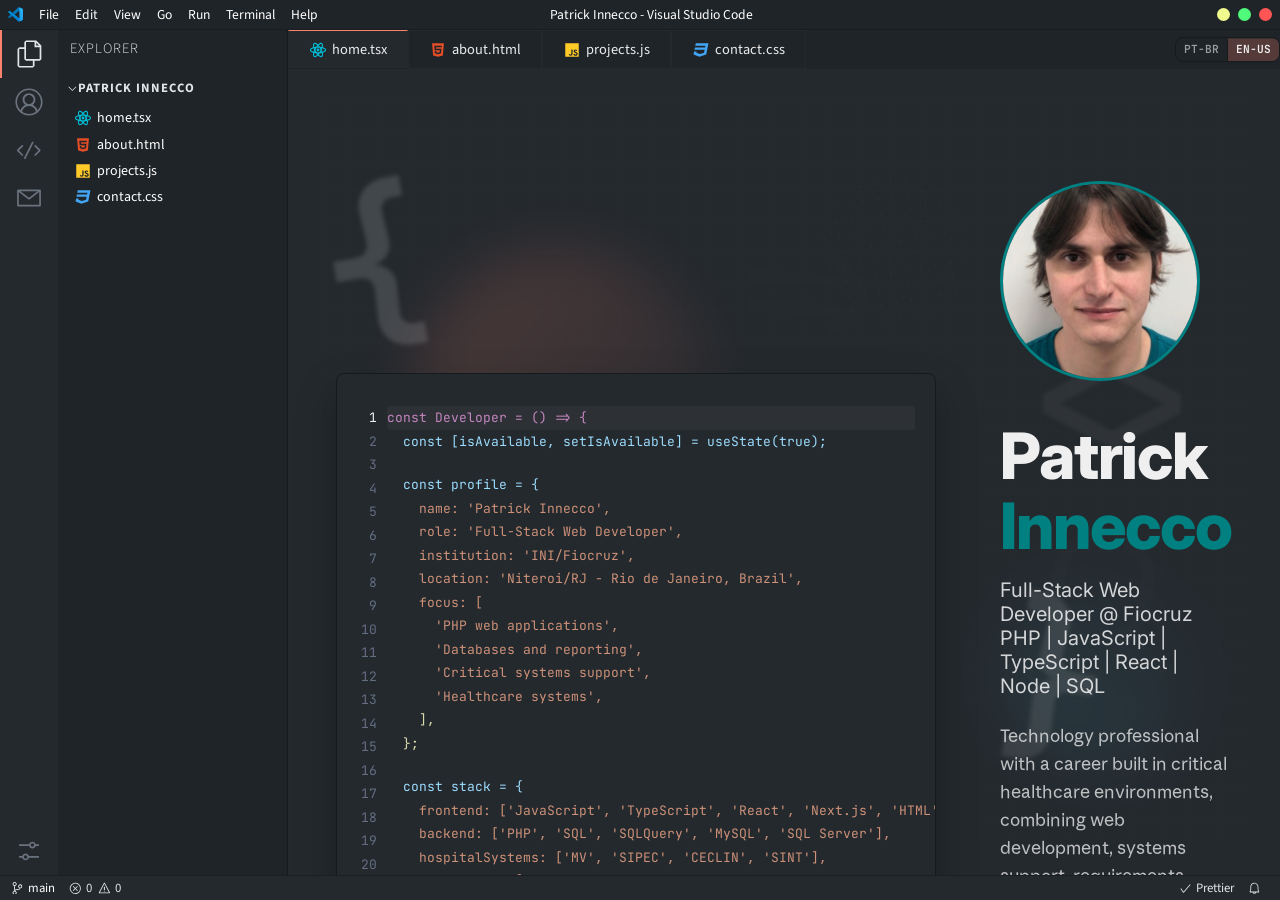
==== commit 6a70ceed: "Atualiza portfolio estatico" ====
--- a/index.html
+++ b/index.html
@@ -1,2 +1,2 @@
-<!DOCTYPE html><html><head><meta charSet="utf-8" data-next-head=""/><meta name="viewport" content="width=device-width" data-next-head=""/><title data-next-head="">Patrick Innecco | Início</title><meta name="description" content="Patrick Innecco - Desenvolvedor Web Full-Stack com atuação em PHP, SQL, sistemas hospitalares, Sistema MV, infraestrutura e suporte técnico." data-next-head=""/><meta name="keywords" content="patrick innecco, desenvolvedor web full-stack, php, sql, mysql, sistema mv, sistemas hospitalares, suporte tecnico, active directory, office 365" data-next-head=""/><meta property="og:title" content="Patrick Innecco - Desenvolvedor Web Full-Stack" data-next-head=""/><meta property="og:description" content="Portfolio profissional de Patrick Innecco, com experiência em desenvolvimento web, sistemas hospitalares, banco de dados e suporte técnico." data-next-head=""/><meta property="og:image" content="/blank.png" data-next-head=""/><meta property="og:url" content="https://example.com" data-next-head=""/><meta name="twitter:card" content="summary_large_image" data-next-head=""/><link data-next-font="" rel="preconnect" href="/" crossorigin="anonymous"/><link rel="preload" href="/_next/static/chunks/1pod2fpylvjov.css" as="style"/><link rel="preload" href="/_next/static/chunks/30z4heuecerz2.css" as="style"/><link rel="stylesheet" href="/_next/static/chunks/1pod2fpylvjov.css" data-n-g=""/><link rel="stylesheet" href="/_next/static/chunks/30z4heuecerz2.css" data-n-p=""/><noscript data-n-css=""></noscript><script src="/_next/static/chunks/2euk5dy-sroyy.js" defer=""></script><script src="/_next/static/chunks/1fdjw9s2_rsy8.js" defer=""></script><script src="/_next/static/chunks/11yg-082qkdtj.js" defer=""></script><script src="/_next/static/chunks/3aq0qa1y3bu2z.js" defer=""></script><script src="/_next/static/chunks/2imn2c9h-6ryz.js" defer=""></script><script src="/_next/static/chunks/1arnl4-n52o3g.js" defer=""></script><script src="/_next/static/chunks/turbopack-109jckjgrzcxw.js" defer=""></script><script src="/_next/static/chunks/3fac4208kmcqw.js" defer=""></script><script src="/_next/static/chunks/turbopack-0zegupjxhsfe9.js" defer=""></script><script src="/_next/static/mhTrzcqnpKXg99fJ9lrxH/_buildManifest.js" defer=""></script><script src="/_next/static/mhTrzcqnpKXg99fJ9lrxH/_ssgManifest.js" defer=""></script><script src="/_next/static/mhTrzcqnpKXg99fJ9lrxH/_clientMiddlewareManifest.js" defer=""></script></head><body><link rel="preload" as="image" href="/logos/vscode_icon.svg"/><link rel="preload" as="image" href="/logos/react_icon.svg"/><link rel="preload" as="image" href="/logos/html_icon.svg"/><link rel="preload" as="image" href="/logos/js_icon.svg"/><link rel="preload" as="image" href="/logos/css_icon.svg"/><div id="__next"><section class="Titlebar-module__R7frfW__titlebar"><img src="/logos/vscode_icon.svg" alt="VSCode Icon" height="15" width="15"/><div class="Titlebar-module__R7frfW__items"><p>File</p><p>Edit</p><p>View</p><p>Go</p><p>Run</p><p>Terminal</p><p>Help</p></div><p class="Titlebar-module__R7frfW__title">Patrick Innecco - Visual Studio Code</p><div class="Titlebar-module__R7frfW__windowButtons"><span class="Titlebar-module__R7frfW__minimize"></span><span class="Titlebar-module__R7frfW__maximize"></span><span class="Titlebar-module__R7frfW__close"></span></div></section><div class="Layout-module__jbLzUW__main"><aside class="Sidebar-module__pflBXq__sidebar"><div><a href="/"><div class="Sidebar-module__pflBXq__iconContainer Sidebar-module__pflBXq__active"><svg stroke="currentColor" fill="rgb(225, 228, 232)" stroke-width="0" viewBox="0 0 24 24" class="Sidebar-module__pflBXq__icon" height="16" width="16" xmlns="http://www.w3.org/2000/svg"><path d="M17.5 0h-9L7 1.5V6H2.5L1 7.5v15.07L2.5 24h12.07L16 22.57V18h4.7l1.3-1.43V4.5L17.5 0zm0 2.12l2.38 2.38H17.5V2.12zm-3 20.38h-12v-15H7v9.07L8.5 18h6v4.5zm6-6h-12v-15H16V6h4.5v10.5z"></path></svg></div></a><a href="/about"><div class="Sidebar-module__pflBXq__iconContainer false"><svg stroke="currentColor" fill="rgb(106, 115, 125)" stroke-width="0" viewBox="0 0 16 16" class="Sidebar-module__pflBXq__icon" height="16" width="16" xmlns="http://www.w3.org/2000/svg"><path d="M16 7.992C16 3.58 12.416 0 8 0S0 3.58 0 7.992c0 2.43 1.104 4.62 2.832 6.09.016.016.032.016.032.032.144.112.288.224.448.336.08.048.144.111.224.175A7.98 7.98 0 0 0 8.016 16a7.98 7.98 0 0 0 4.48-1.375c.08-.048.144-.111.224-.16.144-.111.304-.223.448-.335.016-.016.032-.016.032-.032 1.696-1.487 2.8-3.676 2.8-6.106zm-8 7.001c-1.504 0-2.88-.48-4.016-1.279.016-.128.048-.255.08-.383a4.17 4.17 0 0 1 .416-.991c.176-.304.384-.576.64-.816.24-.24.528-.463.816-.639.304-.176.624-.304.976-.4A4.15 4.15 0 0 1 8 10.342a4.185 4.185 0 0 1 2.928 1.166c.368.368.656.8.864 1.295.112.288.192.592.24.911A7.03 7.03 0 0 1 8 14.993zm-2.448-7.4a2.49 2.49 0 0 1-.208-1.024c0-.351.064-.703.208-1.023.144-.32.336-.607.576-.847.24-.24.528-.431.848-.575.32-.144.672-.208 1.024-.208.368 0 .704.064 1.024.208.32.144.608.336.848.575.24.24.432.528.576.847.144.32.208.672.208 1.023 0 .368-.064.704-.208 1.023a2.84 2.84 0 0 1-.576.848 2.84 2.84 0 0 1-.848.575 2.715 2.715 0 0 1-2.064 0 2.84 2.84 0 0 1-.848-.575 2.526 2.526 0 0 1-.56-.848zm7.424 5.306c0-.032-.016-.048-.016-.08a5.22 5.22 0 0 0-.688-1.406 4.883 4.883 0 0 0-1.088-1.135 5.207 5.207 0 0 0-1.04-.608 2.82 2.82 0 0 0 .464-.383 4.2 4.2 0 0 0 .624-.784 3.624 3.624 0 0 0 .528-1.934 3.71 3.71 0 0 0-.288-1.47 3.799 3.799 0 0 0-.816-1.199 3.845 3.845 0 0 0-1.2-.8 3.72 3.72 0 0 0-1.472-.287 3.72 3.72 0 0 0-1.472.288 3.631 3.631 0 0 0-1.2.815 3.84 3.84 0 0 0-.8 1.199 3.71 3.71 0 0 0-.288 1.47c0 .352.048.688.144 1.007.096.336.224.64.4.927.16.288.384.544.624.784.144.144.304.271.48.383a5.12 5.12 0 0 0-1.04.624c-.416.32-.784.703-1.088 1.119a4.999 4.999 0 0 0-.688 1.406c-.016.032-.016.064-.016.08C1.776 11.636.992 9.91.992 7.992.992 4.14 4.144.991 8 .991s7.008 3.149 7.008 7.001a6.96 6.96 0 0 1-2.032 4.907z"></path></svg></div></a><a href="/projects"><div class="Sidebar-module__pflBXq__iconContainer false"><svg stroke="currentColor" fill="rgb(106, 115, 125)" stroke-width="0" viewBox="0 0 16 16" class="Sidebar-module__pflBXq__icon" height="16" width="16" xmlns="http://www.w3.org/2000/svg"><path d="M4.708 5.578L2.061 8.224l2.647 2.646-.708.708-3-3V7.87l3-3 .708.708zm7-.708L11 5.578l2.647 2.646L11 10.87l.708.708 3-3V7.87l-3-3zM4.908 13l.894.448 5-10L9.908 3l-5 10z"></path></svg></div></a><a href="/contact"><div class="Sidebar-module__pflBXq__iconContainer false"><svg stroke="currentColor" fill="rgb(106, 115, 125)" stroke-width="0" viewBox="0 0 16 16" class="Sidebar-module__pflBXq__icon" height="16" width="16" xmlns="http://www.w3.org/2000/svg"><path fill-rule="evenodd" clip-rule="evenodd" d="M1 3.5l.5-.5h13l.5.5v9l-.5.5h-13l-.5-.5v-9zm1 1.035V12h12V4.536L8.31 8.9H7.7L2 4.535zM13.03 4H2.97L8 7.869 13.03 4z"></path></svg></div></a></div><div><div class="Sidebar-module__pflBXq__iconContainer"><a href="/settings"><svg stroke="currentColor" fill="rgb(106, 115, 125)" stroke-width="0" viewBox="0 0 16 16" class="Sidebar-module__pflBXq__icon" height="1em" width="1em" xmlns="http://www.w3.org/2000/svg"><path d="M6 9.5C6.93191 9.5 7.71496 10.1374 7.93699 11H13.5C13.7761 11 14 11.2239 14 11.5C14 11.7455 13.8231 11.9496 13.5899 11.9919L13.5 12L7.93673 12.001C7.71435 12.8631 6.93155 13.5 6 13.5C5.06845 13.5 4.28565 12.8631 4.06327 12.001L2.5 12C2.22386 12 2 11.7761 2 11.5C2 11.2545 2.17688 11.0504 2.41012 11.0081L2.5 11H4.06301C4.28504 10.1374 5.06809 9.5 6 9.5ZM6 10.5C5.44772 10.5 5 10.9477 5 11.5C5 12.0523 5.44772 12.5 6 12.5C6.55228 12.5 7 12.0523 7 11.5C7 10.9477 6.55228 10.5 6 10.5ZM10 2.5C10.9319 2.5 11.715 3.13738 11.937 3.99998L13.5 4C13.7761 4 14 4.22386 14 4.5C14 4.74546 13.8231 4.94961 13.5899 4.99194L13.5 5L11.9367 5.00102C11.7144 5.86312 10.9316 6.5 10 6.5C9.06845 6.5 8.28565 5.86312 8.06327 5.00102L2.5 5C2.22386 5 2 4.77614 2 4.5C2 4.25454 2.17688 4.05039 2.41012 4.00806L2.5 4L8.06301 3.99998C8.28504 3.13738 9.06809 2.5 10 2.5ZM10 3.5C9.44772 3.5 9 3.94772 9 4.5C9 5.05228 9.44772 5.5 10 5.5C10.5523 5.5 11 5.05228 11 4.5C11 3.94772 10.5523 3.5 10 3.5Z"></path></svg></a></div></div></aside><div class="Explorer-module__0yi9oq__explorer"><p class="Explorer-module__0yi9oq__title">Explorer</p><div><input type="checkbox" class="Explorer-module__0yi9oq__checkbox" id="portfolio-checkbox" checked=""/><label for="portfolio-checkbox" class="Explorer-module__0yi9oq__heading"><svg stroke="currentColor" fill="currentColor" stroke-width="0" viewBox="0 0 16 16" class="Explorer-module__0yi9oq__chevron" style="transform:rotate(90deg)" height="1em" width="1em" xmlns="http://www.w3.org/2000/svg"><path fill-rule="evenodd" clip-rule="evenodd" d="M10.072 8.024L5.715 3.667l.618-.62L11 7.716v.618L6.333 13l-.618-.619 4.357-4.357z"></path></svg>Patrick Innecco</label><div class="Explorer-module__0yi9oq__files" style="display:block"><a href="/"><div class="Explorer-module__0yi9oq__file"><img src="/logos/react_icon.svg" alt="home.tsx" height="18" width="18"/> <p>home.tsx</p></div></a><a href="/about"><div class="Explorer-module__0yi9oq__file"><img src="/logos/html_icon.svg" alt="about.html" height="18" width="18"/> <p>about.html</p></div></a><a href="/projects"><div class="Explorer-module__0yi9oq__file"><img src="/logos/js_icon.svg" alt="projects.js" height="18" width="18"/> <p>projects.js</p></div></a><a href="/contact"><div class="Explorer-module__0yi9oq__file"><img src="/logos/css_icon.svg" alt="contact.css" height="18" width="18"/> <p>contact.css</p></div></a></div></div></div><div style="width:100%"><div class="Layout-module__jbLzUW__tabsRow"><div class="Tabsbar-module__lmDeiW__tabs"><a href="/"><div class="Tab-module__LGq3Hq__tab Tab-module__LGq3Hq__active"><img src="/logos/react_icon.svg" alt="home.tsx" height="18" width="18"/><p>home.tsx</p></div></a><a href="/about"><div class="Tab-module__LGq3Hq__tab false"><img src="/logos/html_icon.svg" alt="about.html" height="18" width="18"/><p>about.html</p></div></a><a href="/projects"><div class="Tab-module__LGq3Hq__tab false"><img src="/logos/js_icon.svg" alt="projects.js" height="18" width="18"/><p>projects.js</p></div></a><a href="/contact"><div class="Tab-module__LGq3Hq__tab false"><img src="/logos/css_icon.svg" alt="contact.css" height="18" width="18"/><p>contact.css</p></div></a></div><div class="LanguageToggle-module__Kx8Jza__seg" role="group" aria-label="Idioma"><button type="button" class="LanguageToggle-module__Kx8Jza__on" aria-pressed="true">PT-BR</button><button type="button" aria-pressed="false">EN-US</button></div></div><main id="main-editor" class="Layout-module__jbLzUW__content"><div class="HomePage-module__wtOjGq__heroLayout"><div class="HomePage-module__wtOjGq__container"><div class="HomePage-module__wtOjGq__codeSection"><div class="HomePage-module__wtOjGq__codeContainer"><div class="HomePage-module__wtOjGq__editorContent"><div class="HomePage-module__wtOjGq__lineNumbers"><div class="HomePage-module__wtOjGq__lineNumber HomePage-module__wtOjGq__activeLine">1</div><div class="HomePage-module__wtOjGq__lineNumber ">2</div><div class="HomePage-module__wtOjGq__lineNumber ">3</div><div class="HomePage-module__wtOjGq__lineNumber ">4</div><div class="HomePage-module__wtOjGq__lineNumber ">5</div><div class="HomePage-module__wtOjGq__lineNumber ">6</div><div class="HomePage-module__wtOjGq__lineNumber ">7</div><div class="HomePage-module__wtOjGq__lineNumber ">8</div><div class="HomePage-module__wtOjGq__lineNumber ">9</div><div class="HomePage-module__wtOjGq__lineNumber ">10</div><div class="HomePage-module__wtOjGq__lineNumber ">11</div><div class="HomePage-module__wtOjGq__lineNumber ">12</div><div class="HomePage-module__wtOjGq__lineNumber ">13</div><div class="HomePage-module__wtOjGq__lineNumber ">14</div><div class="HomePage-module__wtOjGq__lineNumber ">15</div><div class="HomePage-module__wtOjGq__lineNumber ">16</div><div class="HomePage-module__wtOjGq__lineNumber ">17</div><div class="HomePage-module__wtOjGq__lineNumber ">18</div><div class="HomePage-module__wtOjGq__lineNumber ">19</div><div class="HomePage-module__wtOjGq__lineNumber ">20</div><div class="HomePage-module__wtOjGq__lineNumber ">21</div><div class="HomePage-module__wtOjGq__lineNumber ">22</div><div class="HomePage-module__wtOjGq__lineNumber ">23</div><div class="HomePage-module__wtOjGq__lineNumber ">24</div><div class="HomePage-module__wtOjGq__lineNumber ">25</div><div class="HomePage-module__wtOjGq__lineNumber ">26</div><div class="HomePage-module__wtOjGq__lineNumber ">27</div><div class="HomePage-module__wtOjGq__lineNumber ">28</div><div class="HomePage-module__wtOjGq__lineNumber ">29</div><div class="HomePage-module__wtOjGq__lineNumber ">30</div><div class="HomePage-module__wtOjGq__lineNumber ">31</div><div class="HomePage-module__wtOjGq__lineNumber ">32</div><div class="HomePage-module__wtOjGq__lineNumber ">33</div><div class="HomePage-module__wtOjGq__lineNumber ">34</div><div class="HomePage-module__wtOjGq__lineNumber ">35</div><div class="HomePage-module__wtOjGq__lineNumber ">36</div><div class="HomePage-module__wtOjGq__lineNumber ">37</div><div class="HomePage-module__wtOjGq__lineNumber ">38</div><div class="HomePage-module__wtOjGq__lineNumber ">39</div><div class="HomePage-module__wtOjGq__lineNumber ">40</div><div class="HomePage-module__wtOjGq__lineNumber ">41</div><div class="HomePage-module__wtOjGq__lineNumber ">42</div><div class="HomePage-module__wtOjGq__lineNumber ">43</div><div class="HomePage-module__wtOjGq__lineNumber ">44</div><div class="HomePage-module__wtOjGq__lineNumber ">45</div><div class="HomePage-module__wtOjGq__lineNumber ">46</div></div><div class="HomePage-module__wtOjGq__codeEditor"><div class="HomePage-module__wtOjGq__codeLine HomePage-module__wtOjGq__function HomePage-module__wtOjGq__highlightedLine">const Developer = () =&gt; {</div><div class="HomePage-module__wtOjGq__codeLine HomePage-module__wtOjGq__variable ">  const [isAvailable, setIsAvailable] = useState(true);</div><div class="HomePage-module__wtOjGq__codeLine HomePage-module__wtOjGq__blank "></div><div class="HomePage-module__wtOjGq__codeLine HomePage-module__wtOjGq__variable ">  const profile = {</div><div class="HomePage-module__wtOjGq__codeLine HomePage-module__wtOjGq__array-item ">    name: &#x27;Patrick Innecco&#x27;,</div><div class="HomePage-module__wtOjGq__codeLine HomePage-module__wtOjGq__array-item ">    role: &#x27;Desenvolvedor Web Full-Stack&#x27;,</div><div class="HomePage-module__wtOjGq__codeLine HomePage-module__wtOjGq__array-item ">    institution: &#x27;INI/Fiocruz&#x27;,</div><div class="HomePage-module__wtOjGq__codeLine HomePage-module__wtOjGq__array-item ">    location: &#x27;Niterói/RJ - Rio de Janeiro, Brasil&#x27;,</div><div class="HomePage-module__wtOjGq__codeLine HomePage-module__wtOjGq__array-item ">    focus: [</div><div class="HomePage-module__wtOjGq__codeLine HomePage-module__wtOjGq__array-item ">      &#x27;Aplicações web em PHP&#x27;,</div><div class="HomePage-module__wtOjGq__codeLine HomePage-module__wtOjGq__array-item ">      &#x27;Banco de dados e relatórios&#x27;,</div><div class="HomePage-module__wtOjGq__codeLine HomePage-module__wtOjGq__array-item ">      &#x27;Sustentação de sistemas críticos&#x27;,</div><div class="HomePage-module__wtOjGq__codeLine HomePage-module__wtOjGq__array-item ">      &#x27;Sistemas hospitalares&#x27;,</div><div class="HomePage-module__wtOjGq__codeLine HomePage-module__wtOjGq__array-end ">    ],</div><div class="HomePage-module__wtOjGq__codeLine HomePage-module__wtOjGq__array-end ">  };</div><div class="HomePage-module__wtOjGq__codeLine HomePage-module__wtOjGq__blank "></div><div class="HomePage-module__wtOjGq__codeLine HomePage-module__wtOjGq__variable ">  const stack = {</div><div class="HomePage-module__wtOjGq__codeLine HomePage-module__wtOjGq__array-item ">    frontend: [&#x27;JavaScript&#x27;, &#x27;TypeScript&#x27;, &#x27;React&#x27;, &#x27;Next.js&#x27;, &#x27;HTML&#x27;, &#x27;CSS&#x27;],</div><div class="HomePage-module__wtOjGq__codeLine HomePage-module__wtOjGq__array-item ">    backend: [&#x27;PHP&#x27;, &#x27;SQL&#x27;, &#x27;SQLQuery&#x27;, &#x27;MySQL&#x27;, &#x27;SQL Server&#x27;],</div><div class="HomePage-module__wtOjGq__codeLine HomePage-module__wtOjGq__array-item ">    hospitalSystems: [&#x27;MV&#x27;, &#x27;SIPEC&#x27;, &#x27;CECLIN&#x27;, &#x27;SINT&#x27;],</div><div class="HomePage-module__wtOjGq__codeLine HomePage-module__wtOjGq__array-item ">    operations: [&#x27;GLPI&#x27;, &#x27;PRTG&#x27;, &#x27;Active Directory&#x27;, &#x27;Office 365&#x27;, &#x27;ITIL&#x27;],</div><div class="HomePage-module__wtOjGq__codeLine HomePage-module__wtOjGq__array-end ">  };</div><div class="HomePage-module__wtOjGq__codeLine HomePage-module__wtOjGq__blank "></div><div class="HomePage-module__wtOjGq__codeLine HomePage-module__wtOjGq__variable ">  const strengths = [</div><div class="HomePage-module__wtOjGq__codeLine HomePage-module__wtOjGq__array-item ">    &#x27;análise de inconsistências&#x27;,</div><div class="HomePage-module__wtOjGq__codeLine HomePage-module__wtOjGq__array-item ">    &#x27;validação de regras de negócio&#x27;,</div><div class="HomePage-module__wtOjGq__codeLine HomePage-module__wtOjGq__array-item ">    &#x27;homologação de melhorias&#x27;,</div><div class="HomePage-module__wtOjGq__codeLine HomePage-module__wtOjGq__array-item ">    &#x27;documentação técnica&#x27;,</div><div class="HomePage-module__wtOjGq__codeLine HomePage-module__wtOjGq__array-item ">    &#x27;apoio a usuários-chave&#x27;,</div><div class="HomePage-module__wtOjGq__codeLine HomePage-module__wtOjGq__array-end ">  ];</div><div class="HomePage-module__wtOjGq__codeLine HomePage-module__wtOjGq__blank "></div><div class="HomePage-module__wtOjGq__codeLine HomePage-module__wtOjGq__nested-function ">  useEffect(() =&gt; {</div><div class="HomePage-module__wtOjGq__codeLine HomePage-module__wtOjGq__return ">    console.log(&#x27;Construindo sistemas confiáveis para fluxos hospitalares críticos.&#x27;);</div><div class="HomePage-module__wtOjGq__codeLine HomePage-module__wtOjGq__function-call ">    setIsAvailable(true);</div><div class="HomePage-module__wtOjGq__codeLine HomePage-module__wtOjGq__close ">  }, []);</div><div class="HomePage-module__wtOjGq__codeLine HomePage-module__wtOjGq__blank "></div><div class="HomePage-module__wtOjGq__codeLine HomePage-module__wtOjGq__return-object ">  return (</div><div class="HomePage-module__wtOjGq__codeLine HomePage-module__wtOjGq__object-method ">    &lt;Portfolio</div><div class="HomePage-module__wtOjGq__codeLine HomePage-module__wtOjGq__object-method ">      developer={profile}</div><div class="HomePage-module__wtOjGq__codeLine HomePage-module__wtOjGq__object-method ">      stack={stack}</div><div class="HomePage-module__wtOjGq__codeLine HomePage-module__wtOjGq__object-method ">      strengths={strengths}</div><div class="HomePage-module__wtOjGq__codeLine HomePage-module__wtOjGq__object-method ">    /&gt;</div><div class="HomePage-module__wtOjGq__codeLine HomePage-module__wtOjGq__close ">  );</div><div class="HomePage-module__wtOjGq__codeLine HomePage-module__wtOjGq__close-function ">};</div><div class="HomePage-module__wtOjGq__codeLine HomePage-module__wtOjGq__blank "></div><div class="HomePage-module__wtOjGq__codeLine HomePage-module__wtOjGq__function-call ">export default Developer;</div></div><div class="HomePage-module__wtOjGq__overlayGlow"></div></div></div></div><div class="HomePage-module__wtOjGq__infoSection"><div class="HomePage-module__wtOjGq__profileImageWrapper"><img alt="Patrick Innecco" loading="lazy" width="200" height="200" decoding="async" data-nimg="1" class="HomePage-module__wtOjGq__profileImage" style="color:transparent" src="/_next/static/media/1784441898663.27oivcikiltvc.jpg"/></div><h1 class="HomePage-module__wtOjGq__developerName">Patrick <span class="HomePage-module__wtOjGq__accentText">Innecco</span></h1><div class="HomePage-module__wtOjGq__developerRole">Desenvolvedor Web Full-Stack @ Fiocruz
-PHP | JavaScript | TypeScript | React | Node | SQL</div><p class="HomePage-module__wtOjGq__bio">Profissional de tecnologia com trajetória em ambientes hospitalares críticos, unindo desenvolvimento web, sustentação de sistemas, análise de requisitos, banco de dados, infraestrutura e suporte técnico. Atuação atual focada em aplicações web em PHP, JavaScript, TypeScript, React, Node, SQL e sistemas hospitalares.</p></div></div><div class="HomePage-module__wtOjGq__decorElements"><div class="HomePage-module__wtOjGq__codeFlare"></div><div class="HomePage-module__wtOjGq__gridLines"></div><div class="HomePage-module__wtOjGq__codeBlock1">{</div><div class="HomePage-module__wtOjGq__codeBlock2">}</div><div class="HomePage-module__wtOjGq__codeBlock3">&lt;&gt;</div><div class="HomePage-module__wtOjGq__codeBlock4">/&gt;</div><div class="HomePage-module__wtOjGq__orb1"></div><div class="HomePage-module__wtOjGq__orb2"></div><div class="HomePage-module__wtOjGq__orb3"></div><div class="HomePage-module__wtOjGq__codeSymbol1">()</div><div class="HomePage-module__wtOjGq__codeSymbol2">[]</div><div class="HomePage-module__wtOjGq__codeSymbol3">=&gt;</div><div class="HomePage-module__wtOjGq__dotPattern"></div><div class="HomePage-module__wtOjGq__mobileAccent"></div></div></div></main></div></div><footer class="Bottombar-module__4HLmzG__bottomBar"><div class="Bottombar-module__4HLmzG__container"><a href="https://github.com/patrickinnecco/" target="_blank" rel="noreferrer noopener" class="Bottombar-module__4HLmzG__section"><svg stroke="currentColor" fill="currentColor" stroke-width="0" viewBox="0 0 24 24" class="Bottombar-module__4HLmzG__icon" height="1em" width="1em" xmlns="http://www.w3.org/2000/svg"><path d="M21.007 8.222A3.738 3.738 0 0 0 15.045 5.2a3.737 3.737 0 0 0 1.156 6.583 2.988 2.988 0 0 1-2.668 1.67h-2.99a4.456 4.456 0 0 0-2.989 1.165V7.4a3.737 3.737 0 1 0-1.494 0v9.117a3.776 3.776 0 1 0 1.816.099 2.99 2.99 0 0 1 2.668-1.667h2.99a4.484 4.484 0 0 0 4.223-3.039 3.736 3.736 0 0 0 3.25-3.687zM4.565 3.738a2.242 2.242 0 1 1 4.484 0 2.242 2.242 0 0 1-4.484 0zm4.484 16.441a2.242 2.242 0 1 1-4.484 0 2.242 2.242 0 0 1 4.484 0zm8.221-9.715a2.242 2.242 0 1 1 0-4.485 2.242 2.242 0 0 1 0 4.485z"></path></svg><p>main</p></a><div class="Bottombar-module__4HLmzG__section"><svg stroke="currentColor" fill="currentColor" stroke-width="0" viewBox="0 0 16 16" class="Bottombar-module__4HLmzG__icon" height="1em" width="1em" xmlns="http://www.w3.org/2000/svg"><path fill-rule="evenodd" clip-rule="evenodd" d="M8.6 1c1.6.1 3.1.9 4.2 2 1.3 1.4 2 3.1 2 5.1 0 1.6-.6 3.1-1.6 4.4-1 1.2-2.4 2.1-4 2.4-1.6.3-3.2.1-4.6-.7-1.4-.8-2.5-2-3.1-3.5C.9 9.2.8 7.5 1.3 6c.5-1.6 1.4-2.9 2.8-3.8C5.4 1.3 7 .9 8.6 1zm.5 12.9c1.3-.3 2.5-1 3.4-2.1.8-1.1 1.3-2.4 1.2-3.8 0-1.6-.6-3.2-1.7-4.3-1-1-2.2-1.6-3.6-1.7-1.3-.1-2.7.2-3.8 1-1.1.8-1.9 1.9-2.3 3.3-.4 1.3-.4 2.7.2 4 .6 1.3 1.5 2.3 2.7 3 1.2.7 2.6.9 3.9.6zM7.9 7.5L10.3 5l.7.7-2.4 2.5 2.4 2.5-.7.7-2.4-2.5-2.4 2.5-.7-.7 2.4-2.5-2.4-2.5.7-.7 2.4 2.5z"></path></svg><p>0</p>  <svg stroke="currentColor" fill="currentColor" stroke-width="0" viewBox="0 0 16 16" class="Bottombar-module__4HLmzG__icon" height="1em" width="1em" xmlns="http://www.w3.org/2000/svg"><path fill-rule="evenodd" clip-rule="evenodd" d="M7.56 1h.88l6.54 12.26-.44.74H1.44L1 13.26 7.56 1zM8 2.28L2.28 13H13.7L8 2.28zM8.625 12v-1h-1.25v1h1.25zm-1.25-2V6h1.25v4h-1.25z"></path></svg><p>0</p></div></div><div class="Bottombar-module__4HLmzG__container"><div class="Bottombar-module__4HLmzG__section"><svg stroke="currentColor" fill="currentColor" stroke-width="0" viewBox="0 0 16 16" class="Bottombar-module__4HLmzG__icon" height="1em" width="1em" xmlns="http://www.w3.org/2000/svg"><path fill-rule="evenodd" clip-rule="evenodd" d="M14.431 3.323l-8.47 10-.79-.036-3.35-4.77.818-.574 2.978 4.24 8.051-9.506.764.646z"></path></svg><p>Prettier</p></div><div class="Bottombar-module__4HLmzG__section"><svg stroke="currentColor" fill="currentColor" stroke-width="0" viewBox="0 0 16 16" height="1em" width="1em" xmlns="http://www.w3.org/2000/svg"><path d="M13.377 10.573a7.63 7.63 0 0 1-.383-2.38V6.195a5.115 5.115 0 0 0-1.268-3.446 5.138 5.138 0 0 0-3.242-1.722c-.694-.072-1.4 0-2.07.227-.67.215-1.28.574-1.794 1.053a4.923 4.923 0 0 0-1.208 1.675 5.067 5.067 0 0 0-.431 2.022v2.2a7.61 7.61 0 0 1-.383 2.37L2 12.343l.479.658h3.505c0 .526.215 1.04.586 1.412.37.37.885.586 1.412.586.526 0 1.04-.215 1.411-.586s.587-.886.587-1.412h3.505l.478-.658-.586-1.77zm-4.69 3.147a.997.997 0 0 1-.705.299.997.997 0 0 1-.706-.3.997.997 0 0 1-.3-.705h1.999a.939.939 0 0 1-.287.706zm-5.515-1.71l.371-1.114a8.633 8.633 0 0 0 .443-2.691V6.004c0-.563.12-1.113.347-1.616.227-.514.55-.969.969-1.34.419-.382.91-.67 1.436-.837.538-.18 1.1-.24 1.65-.18a4.147 4.147 0 0 1 2.597 1.4 4.133 4.133 0 0 1 1.004 2.776v2.01c0 .909.144 1.818.443 2.691l.371 1.113h-9.63v-.012z"></path></svg></div></div></footer></div><script id="__NEXT_DATA__" type="application/json">{"props":{"pageProps":{"title":"Início"},"__N_SSG":true},"page":"/","query":{},"buildId":"mhTrzcqnpKXg99fJ9lrxH","isFallback":false,"gsp":true,"scriptLoader":[]}</script></body></html>+<!DOCTYPE html><html><head><meta charSet="utf-8" data-next-head=""/><meta name="viewport" content="width=device-width" data-next-head=""/><title data-next-head="">Patrick Innecco | Início</title><meta name="description" content="Patrick Innecco - Desenvolvedor Web Full-Stack com atuação em PHP, SQL, sistemas hospitalares, Sistema MV, infraestrutura e suporte técnico." data-next-head=""/><meta name="keywords" content="patrick innecco, desenvolvedor web full-stack, php, sql, mysql, sistema mv, sistemas hospitalares, suporte tecnico, active directory, office 365" data-next-head=""/><meta property="og:title" content="Patrick Innecco - Desenvolvedor Web Full-Stack" data-next-head=""/><meta property="og:description" content="Portfolio profissional de Patrick Innecco, com experiência em desenvolvimento web, sistemas hospitalares, banco de dados e suporte técnico." data-next-head=""/><meta property="og:image" content="/blank.png" data-next-head=""/><meta property="og:url" content="https://example.com" data-next-head=""/><meta name="twitter:card" content="summary_large_image" data-next-head=""/><link data-next-font="" rel="preconnect" href="/" crossorigin="anonymous"/><link rel="preload" href="/_next/static/chunks/3o120wks4yyqm.css" as="style"/><link rel="preload" href="/_next/static/chunks/3uc9s4rzn06sn.css" as="style"/><link rel="stylesheet" href="/_next/static/chunks/3o120wks4yyqm.css" data-n-g=""/><link rel="stylesheet" href="/_next/static/chunks/3uc9s4rzn06sn.css" data-n-p=""/><noscript data-n-css=""></noscript><script src="/_next/static/chunks/39fm5nwfr-4ck.js" defer=""></script><script src="/_next/static/chunks/1fdjw9s2_rsy8.js" defer=""></script><script src="/_next/static/chunks/11yg-082qkdtj.js" defer=""></script><script src="/_next/static/chunks/3aq0qa1y3bu2z.js" defer=""></script><script src="/_next/static/chunks/2imn2c9h-6ryz.js" defer=""></script><script src="/_next/static/chunks/1arnl4-n52o3g.js" defer=""></script><script src="/_next/static/chunks/turbopack-05-yd8qjnuldy.js" defer=""></script><script src="/_next/static/chunks/3fac4208kmcqw.js" defer=""></script><script src="/_next/static/chunks/turbopack-2o46bzn-8p7u0.js" defer=""></script><script src="/_next/static/CJdsSnO8SrWbRcwLjEQBo/_buildManifest.js" defer=""></script><script src="/_next/static/CJdsSnO8SrWbRcwLjEQBo/_ssgManifest.js" defer=""></script><script src="/_next/static/CJdsSnO8SrWbRcwLjEQBo/_clientMiddlewareManifest.js" defer=""></script></head><body><link rel="preload" as="image" href="/logos/vscode_icon.svg"/><link rel="preload" as="image" href="/logos/react_icon.svg"/><link rel="preload" as="image" href="/logos/html_icon.svg"/><link rel="preload" as="image" href="/logos/js_icon.svg"/><link rel="preload" as="image" href="/logos/css_icon.svg"/><div id="__next"><section class="Titlebar-module__R7frfW__titlebar"><img src="/logos/vscode_icon.svg" alt="VSCode Icon" height="15" width="15"/><div class="Titlebar-module__R7frfW__items"><p>File</p><p>Edit</p><p>View</p><p>Go</p><p>Run</p><p>Terminal</p><p>Help</p></div><p class="Titlebar-module__R7frfW__title">Patrick Innecco - Visual Studio Code</p><div class="Titlebar-module__R7frfW__windowButtons"><span class="Titlebar-module__R7frfW__minimize"></span><span class="Titlebar-module__R7frfW__maximize"></span><span class="Titlebar-module__R7frfW__close"></span></div></section><div class="Layout-module__jbLzUW__main"><aside class="Sidebar-module__pflBXq__sidebar"><div><a href="/"><div class="Sidebar-module__pflBXq__iconContainer Sidebar-module__pflBXq__active"><svg stroke="currentColor" fill="rgb(225, 228, 232)" stroke-width="0" viewBox="0 0 24 24" class="Sidebar-module__pflBXq__icon" height="16" width="16" xmlns="http://www.w3.org/2000/svg"><path d="M17.5 0h-9L7 1.5V6H2.5L1 7.5v15.07L2.5 24h12.07L16 22.57V18h4.7l1.3-1.43V4.5L17.5 0zm0 2.12l2.38 2.38H17.5V2.12zm-3 20.38h-12v-15H7v9.07L8.5 18h6v4.5zm6-6h-12v-15H16V6h4.5v10.5z"></path></svg></div></a><a href="/about"><div class="Sidebar-module__pflBXq__iconContainer false"><svg stroke="currentColor" fill="rgb(106, 115, 125)" stroke-width="0" viewBox="0 0 16 16" class="Sidebar-module__pflBXq__icon" height="16" width="16" xmlns="http://www.w3.org/2000/svg"><path d="M16 7.992C16 3.58 12.416 0 8 0S0 3.58 0 7.992c0 2.43 1.104 4.62 2.832 6.09.016.016.032.016.032.032.144.112.288.224.448.336.08.048.144.111.224.175A7.98 7.98 0 0 0 8.016 16a7.98 7.98 0 0 0 4.48-1.375c.08-.048.144-.111.224-.16.144-.111.304-.223.448-.335.016-.016.032-.016.032-.032 1.696-1.487 2.8-3.676 2.8-6.106zm-8 7.001c-1.504 0-2.88-.48-4.016-1.279.016-.128.048-.255.08-.383a4.17 4.17 0 0 1 .416-.991c.176-.304.384-.576.64-.816.24-.24.528-.463.816-.639.304-.176.624-.304.976-.4A4.15 4.15 0 0 1 8 10.342a4.185 4.185 0 0 1 2.928 1.166c.368.368.656.8.864 1.295.112.288.192.592.24.911A7.03 7.03 0 0 1 8 14.993zm-2.448-7.4a2.49 2.49 0 0 1-.208-1.024c0-.351.064-.703.208-1.023.144-.32.336-.607.576-.847.24-.24.528-.431.848-.575.32-.144.672-.208 1.024-.208.368 0 .704.064 1.024.208.32.144.608.336.848.575.24.24.432.528.576.847.144.32.208.672.208 1.023 0 .368-.064.704-.208 1.023a2.84 2.84 0 0 1-.576.848 2.84 2.84 0 0 1-.848.575 2.715 2.715 0 0 1-2.064 0 2.84 2.84 0 0 1-.848-.575 2.526 2.526 0 0 1-.56-.848zm7.424 5.306c0-.032-.016-.048-.016-.08a5.22 5.22 0 0 0-.688-1.406 4.883 4.883 0 0 0-1.088-1.135 5.207 5.207 0 0 0-1.04-.608 2.82 2.82 0 0 0 .464-.383 4.2 4.2 0 0 0 .624-.784 3.624 3.624 0 0 0 .528-1.934 3.71 3.71 0 0 0-.288-1.47 3.799 3.799 0 0 0-.816-1.199 3.845 3.845 0 0 0-1.2-.8 3.72 3.72 0 0 0-1.472-.287 3.72 3.72 0 0 0-1.472.288 3.631 3.631 0 0 0-1.2.815 3.84 3.84 0 0 0-.8 1.199 3.71 3.71 0 0 0-.288 1.47c0 .352.048.688.144 1.007.096.336.224.64.4.927.16.288.384.544.624.784.144.144.304.271.48.383a5.12 5.12 0 0 0-1.04.624c-.416.32-.784.703-1.088 1.119a4.999 4.999 0 0 0-.688 1.406c-.016.032-.016.064-.016.08C1.776 11.636.992 9.91.992 7.992.992 4.14 4.144.991 8 .991s7.008 3.149 7.008 7.001a6.96 6.96 0 0 1-2.032 4.907z"></path></svg></div></a><a href="/projects"><div class="Sidebar-module__pflBXq__iconContainer false"><svg stroke="currentColor" fill="rgb(106, 115, 125)" stroke-width="0" viewBox="0 0 16 16" class="Sidebar-module__pflBXq__icon" height="16" width="16" xmlns="http://www.w3.org/2000/svg"><path d="M4.708 5.578L2.061 8.224l2.647 2.646-.708.708-3-3V7.87l3-3 .708.708zm7-.708L11 5.578l2.647 2.646L11 10.87l.708.708 3-3V7.87l-3-3zM4.908 13l.894.448 5-10L9.908 3l-5 10z"></path></svg></div></a><a href="/contact"><div class="Sidebar-module__pflBXq__iconContainer false"><svg stroke="currentColor" fill="rgb(106, 115, 125)" stroke-width="0" viewBox="0 0 16 16" class="Sidebar-module__pflBXq__icon" height="16" width="16" xmlns="http://www.w3.org/2000/svg"><path fill-rule="evenodd" clip-rule="evenodd" d="M1 3.5l.5-.5h13l.5.5v9l-.5.5h-13l-.5-.5v-9zm1 1.035V12h12V4.536L8.31 8.9H7.7L2 4.535zM13.03 4H2.97L8 7.869 13.03 4z"></path></svg></div></a></div><div><div class="Sidebar-module__pflBXq__iconContainer"><a href="/settings"><svg stroke="currentColor" fill="rgb(106, 115, 125)" stroke-width="0" viewBox="0 0 16 16" class="Sidebar-module__pflBXq__icon" height="1em" width="1em" xmlns="http://www.w3.org/2000/svg"><path d="M6 9.5C6.93191 9.5 7.71496 10.1374 7.93699 11H13.5C13.7761 11 14 11.2239 14 11.5C14 11.7455 13.8231 11.9496 13.5899 11.9919L13.5 12L7.93673 12.001C7.71435 12.8631 6.93155 13.5 6 13.5C5.06845 13.5 4.28565 12.8631 4.06327 12.001L2.5 12C2.22386 12 2 11.7761 2 11.5C2 11.2545 2.17688 11.0504 2.41012 11.0081L2.5 11H4.06301C4.28504 10.1374 5.06809 9.5 6 9.5ZM6 10.5C5.44772 10.5 5 10.9477 5 11.5C5 12.0523 5.44772 12.5 6 12.5C6.55228 12.5 7 12.0523 7 11.5C7 10.9477 6.55228 10.5 6 10.5ZM10 2.5C10.9319 2.5 11.715 3.13738 11.937 3.99998L13.5 4C13.7761 4 14 4.22386 14 4.5C14 4.74546 13.8231 4.94961 13.5899 4.99194L13.5 5L11.9367 5.00102C11.7144 5.86312 10.9316 6.5 10 6.5C9.06845 6.5 8.28565 5.86312 8.06327 5.00102L2.5 5C2.22386 5 2 4.77614 2 4.5C2 4.25454 2.17688 4.05039 2.41012 4.00806L2.5 4L8.06301 3.99998C8.28504 3.13738 9.06809 2.5 10 2.5ZM10 3.5C9.44772 3.5 9 3.94772 9 4.5C9 5.05228 9.44772 5.5 10 5.5C10.5523 5.5 11 5.05228 11 4.5C11 3.94772 10.5523 3.5 10 3.5Z"></path></svg></a></div></div></aside><div class="Explorer-module__0yi9oq__explorer"><p class="Explorer-module__0yi9oq__title">Explorer</p><div><input type="checkbox" class="Explorer-module__0yi9oq__checkbox" id="portfolio-checkbox" checked=""/><label for="portfolio-checkbox" class="Explorer-module__0yi9oq__heading"><svg stroke="currentColor" fill="currentColor" stroke-width="0" viewBox="0 0 16 16" class="Explorer-module__0yi9oq__chevron" style="transform:rotate(90deg)" height="1em" width="1em" xmlns="http://www.w3.org/2000/svg"><path fill-rule="evenodd" clip-rule="evenodd" d="M10.072 8.024L5.715 3.667l.618-.62L11 7.716v.618L6.333 13l-.618-.619 4.357-4.357z"></path></svg>Patrick Innecco</label><div class="Explorer-module__0yi9oq__files" style="display:block"><a href="/"><div class="Explorer-module__0yi9oq__file"><img src="/logos/react_icon.svg" alt="home.tsx" height="18" width="18"/> <p>home.tsx</p></div></a><a href="/about"><div class="Explorer-module__0yi9oq__file"><img src="/logos/html_icon.svg" alt="about.html" height="18" width="18"/> <p>about.html</p></div></a><a href="/projects"><div class="Explorer-module__0yi9oq__file"><img src="/logos/js_icon.svg" alt="projects.js" height="18" width="18"/> <p>projects.js</p></div></a><a href="/contact"><div class="Explorer-module__0yi9oq__file"><img src="/logos/css_icon.svg" alt="contact.css" height="18" width="18"/> <p>contact.css</p></div></a></div></div></div><div class="Layout-module__jbLzUW__editorColumn"><div class="Layout-module__jbLzUW__tabsRow"><div class="Tabsbar-module__lmDeiW__tabs"><a href="/"><div class="Tab-module__LGq3Hq__tab Tab-module__LGq3Hq__active"><img src="/logos/react_icon.svg" alt="home.tsx" height="18" width="18"/><p>home.tsx</p></div></a><a href="/about"><div class="Tab-module__LGq3Hq__tab false"><img src="/logos/html_icon.svg" alt="about.html" height="18" width="18"/><p>about.html</p></div></a><a href="/projects"><div class="Tab-module__LGq3Hq__tab false"><img src="/logos/js_icon.svg" alt="projects.js" height="18" width="18"/><p>projects.js</p></div></a><a href="/contact"><div class="Tab-module__LGq3Hq__tab false"><img src="/logos/css_icon.svg" alt="contact.css" height="18" width="18"/><p>contact.css</p></div></a></div><div class="LanguageToggle-module__Kx8Jza__seg" role="group" aria-label="Idioma"><button type="button" class="LanguageToggle-module__Kx8Jza__on" aria-pressed="true">PT-BR</button><button type="button" aria-pressed="false">EN-US</button></div></div><main id="main-editor" class="Layout-module__jbLzUW__content"><div class="HomePage-module__wtOjGq__heroLayout"><div class="HomePage-module__wtOjGq__container"><div class="HomePage-module__wtOjGq__codeSection"><div class="HomePage-module__wtOjGq__codeContainer"><div class="HomePage-module__wtOjGq__editorContent"><div class="HomePage-module__wtOjGq__lineNumbers"><div class="HomePage-module__wtOjGq__lineNumber HomePage-module__wtOjGq__activeLine">1</div><div class="HomePage-module__wtOjGq__lineNumber ">2</div><div class="HomePage-module__wtOjGq__lineNumber ">3</div><div class="HomePage-module__wtOjGq__lineNumber ">4</div><div class="HomePage-module__wtOjGq__lineNumber ">5</div><div class="HomePage-module__wtOjGq__lineNumber ">6</div><div class="HomePage-module__wtOjGq__lineNumber ">7</div><div class="HomePage-module__wtOjGq__lineNumber ">8</div><div class="HomePage-module__wtOjGq__lineNumber ">9</div><div class="HomePage-module__wtOjGq__lineNumber ">10</div><div class="HomePage-module__wtOjGq__lineNumber ">11</div><div class="HomePage-module__wtOjGq__lineNumber ">12</div><div class="HomePage-module__wtOjGq__lineNumber ">13</div><div class="HomePage-module__wtOjGq__lineNumber ">14</div><div class="HomePage-module__wtOjGq__lineNumber ">15</div><div class="HomePage-module__wtOjGq__lineNumber ">16</div><div class="HomePage-module__wtOjGq__lineNumber ">17</div><div class="HomePage-module__wtOjGq__lineNumber ">18</div><div class="HomePage-module__wtOjGq__lineNumber ">19</div><div class="HomePage-module__wtOjGq__lineNumber ">20</div><div class="HomePage-module__wtOjGq__lineNumber ">21</div><div class="HomePage-module__wtOjGq__lineNumber ">22</div><div class="HomePage-module__wtOjGq__lineNumber ">23</div><div class="HomePage-module__wtOjGq__lineNumber ">24</div><div class="HomePage-module__wtOjGq__lineNumber ">25</div><div class="HomePage-module__wtOjGq__lineNumber ">26</div><div class="HomePage-module__wtOjGq__lineNumber ">27</div><div class="HomePage-module__wtOjGq__lineNumber ">28</div><div class="HomePage-module__wtOjGq__lineNumber ">29</div><div class="HomePage-module__wtOjGq__lineNumber ">30</div><div class="HomePage-module__wtOjGq__lineNumber ">31</div><div class="HomePage-module__wtOjGq__lineNumber ">32</div><div class="HomePage-module__wtOjGq__lineNumber ">33</div><div class="HomePage-module__wtOjGq__lineNumber ">34</div><div class="HomePage-module__wtOjGq__lineNumber ">35</div><div class="HomePage-module__wtOjGq__lineNumber ">36</div><div class="HomePage-module__wtOjGq__lineNumber ">37</div><div class="HomePage-module__wtOjGq__lineNumber ">38</div><div class="HomePage-module__wtOjGq__lineNumber ">39</div><div class="HomePage-module__wtOjGq__lineNumber ">40</div><div class="HomePage-module__wtOjGq__lineNumber ">41</div><div class="HomePage-module__wtOjGq__lineNumber ">42</div><div class="HomePage-module__wtOjGq__lineNumber ">43</div><div class="HomePage-module__wtOjGq__lineNumber ">44</div><div class="HomePage-module__wtOjGq__lineNumber ">45</div><div class="HomePage-module__wtOjGq__lineNumber ">46</div></div><div class="HomePage-module__wtOjGq__codeEditor"><div class="HomePage-module__wtOjGq__codeLine HomePage-module__wtOjGq__function HomePage-module__wtOjGq__highlightedLine">const Developer = () =&gt; {</div><div class="HomePage-module__wtOjGq__codeLine HomePage-module__wtOjGq__variable ">  const [isAvailable, setIsAvailable] = useState(true);</div><div class="HomePage-module__wtOjGq__codeLine HomePage-module__wtOjGq__blank "></div><div class="HomePage-module__wtOjGq__codeLine HomePage-module__wtOjGq__variable ">  const profile = {</div><div class="HomePage-module__wtOjGq__codeLine HomePage-module__wtOjGq__array-item ">    name: &#x27;Patrick Innecco&#x27;,</div><div class="HomePage-module__wtOjGq__codeLine HomePage-module__wtOjGq__array-item ">    role: &#x27;Desenvolvedor Web Full-Stack&#x27;,</div><div class="HomePage-module__wtOjGq__codeLine HomePage-module__wtOjGq__array-item ">    institution: &#x27;INI/Fiocruz&#x27;,</div><div class="HomePage-module__wtOjGq__codeLine HomePage-module__wtOjGq__array-item ">    location: &#x27;Niterói/RJ - Rio de Janeiro, Brasil&#x27;,</div><div class="HomePage-module__wtOjGq__codeLine HomePage-module__wtOjGq__array-item ">    focus: [</div><div class="HomePage-module__wtOjGq__codeLine HomePage-module__wtOjGq__array-item ">      &#x27;Aplicações web em PHP&#x27;,</div><div class="HomePage-module__wtOjGq__codeLine HomePage-module__wtOjGq__array-item ">      &#x27;Banco de dados e relatórios&#x27;,</div><div class="HomePage-module__wtOjGq__codeLine HomePage-module__wtOjGq__array-item ">      &#x27;Sustentação de sistemas críticos&#x27;,</div><div class="HomePage-module__wtOjGq__codeLine HomePage-module__wtOjGq__array-item ">      &#x27;Sistemas hospitalares&#x27;,</div><div class="HomePage-module__wtOjGq__codeLine HomePage-module__wtOjGq__array-end ">    ],</div><div class="HomePage-module__wtOjGq__codeLine HomePage-module__wtOjGq__array-end ">  };</div><div class="HomePage-module__wtOjGq__codeLine HomePage-module__wtOjGq__blank "></div><div class="HomePage-module__wtOjGq__codeLine HomePage-module__wtOjGq__variable ">  const stack = {</div><div class="HomePage-module__wtOjGq__codeLine HomePage-module__wtOjGq__array-item ">    frontend: [&#x27;JavaScript&#x27;, &#x27;TypeScript&#x27;, &#x27;React&#x27;, &#x27;Next.js&#x27;, &#x27;HTML&#x27;, &#x27;CSS&#x27;],</div><div class="HomePage-module__wtOjGq__codeLine HomePage-module__wtOjGq__array-item ">    backend: [&#x27;PHP&#x27;, &#x27;SQL&#x27;, &#x27;SQLQuery&#x27;, &#x27;MySQL&#x27;, &#x27;SQL Server&#x27;],</div><div class="HomePage-module__wtOjGq__codeLine HomePage-module__wtOjGq__array-item ">    hospitalSystems: [&#x27;MV&#x27;, &#x27;SIPEC&#x27;, &#x27;CECLIN&#x27;, &#x27;SINT&#x27;],</div><div class="HomePage-module__wtOjGq__codeLine HomePage-module__wtOjGq__array-item ">    operations: [&#x27;GLPI&#x27;, &#x27;PRTG&#x27;, &#x27;Active Directory&#x27;, &#x27;Office 365&#x27;, &#x27;ITIL&#x27;],</div><div class="HomePage-module__wtOjGq__codeLine HomePage-module__wtOjGq__array-end ">  };</div><div class="HomePage-module__wtOjGq__codeLine HomePage-module__wtOjGq__blank "></div><div class="HomePage-module__wtOjGq__codeLine HomePage-module__wtOjGq__variable ">  const strengths = [</div><div class="HomePage-module__wtOjGq__codeLine HomePage-module__wtOjGq__array-item ">    &#x27;análise de inconsistências&#x27;,</div><div class="HomePage-module__wtOjGq__codeLine HomePage-module__wtOjGq__array-item ">    &#x27;validação de regras de negócio&#x27;,</div><div class="HomePage-module__wtOjGq__codeLine HomePage-module__wtOjGq__array-item ">    &#x27;homologação de melhorias&#x27;,</div><div class="HomePage-module__wtOjGq__codeLine HomePage-module__wtOjGq__array-item ">    &#x27;documentação técnica&#x27;,</div><div class="HomePage-module__wtOjGq__codeLine HomePage-module__wtOjGq__array-item ">    &#x27;apoio a usuários-chave&#x27;,</div><div class="HomePage-module__wtOjGq__codeLine HomePage-module__wtOjGq__array-end ">  ];</div><div class="HomePage-module__wtOjGq__codeLine HomePage-module__wtOjGq__blank "></div><div class="HomePage-module__wtOjGq__codeLine HomePage-module__wtOjGq__nested-function ">  useEffect(() =&gt; {</div><div class="HomePage-module__wtOjGq__codeLine HomePage-module__wtOjGq__return ">    console.log(&#x27;Construindo sistemas confiáveis para fluxos hospitalares críticos.&#x27;);</div><div class="HomePage-module__wtOjGq__codeLine HomePage-module__wtOjGq__function-call ">    setIsAvailable(true);</div><div class="HomePage-module__wtOjGq__codeLine HomePage-module__wtOjGq__close ">  }, []);</div><div class="HomePage-module__wtOjGq__codeLine HomePage-module__wtOjGq__blank "></div><div class="HomePage-module__wtOjGq__codeLine HomePage-module__wtOjGq__return-object ">  return (</div><div class="HomePage-module__wtOjGq__codeLine HomePage-module__wtOjGq__object-method ">    &lt;Portfolio</div><div class="HomePage-module__wtOjGq__codeLine HomePage-module__wtOjGq__object-method ">      developer={profile}</div><div class="HomePage-module__wtOjGq__codeLine HomePage-module__wtOjGq__object-method ">      stack={stack}</div><div class="HomePage-module__wtOjGq__codeLine HomePage-module__wtOjGq__object-method ">      strengths={strengths}</div><div class="HomePage-module__wtOjGq__codeLine HomePage-module__wtOjGq__object-method ">    /&gt;</div><div class="HomePage-module__wtOjGq__codeLine HomePage-module__wtOjGq__close ">  );</div><div class="HomePage-module__wtOjGq__codeLine HomePage-module__wtOjGq__close-function ">};</div><div class="HomePage-module__wtOjGq__codeLine HomePage-module__wtOjGq__blank "></div><div class="HomePage-module__wtOjGq__codeLine HomePage-module__wtOjGq__function-call ">export default Developer;</div></div><div class="HomePage-module__wtOjGq__overlayGlow"></div></div></div></div><div class="HomePage-module__wtOjGq__infoSection"><div class="HomePage-module__wtOjGq__profileImageWrapper"><img alt="Patrick Innecco" loading="lazy" width="200" height="200" decoding="async" data-nimg="1" class="HomePage-module__wtOjGq__profileImage" style="color:transparent" src="/_next/static/media/1784441898663.27oivcikiltvc.jpg"/></div><h1 class="HomePage-module__wtOjGq__developerName">Patrick <span class="HomePage-module__wtOjGq__accentText">Innecco</span></h1><div class="HomePage-module__wtOjGq__developerRole">Desenvolvedor Web Full-Stack @ Fiocruz
+PHP | JavaScript | TypeScript | React | Node | SQL</div><p class="HomePage-module__wtOjGq__bio">Profissional de tecnologia com trajetória em ambientes hospitalares críticos, unindo desenvolvimento web, sustentação de sistemas, análise de requisitos, banco de dados, infraestrutura e suporte técnico. Atuação atual focada em aplicações web em PHP, JavaScript, TypeScript, React, Node, SQL e sistemas hospitalares.</p></div></div><div class="HomePage-module__wtOjGq__decorElements"><div class="HomePage-module__wtOjGq__codeFlare"></div><div class="HomePage-module__wtOjGq__gridLines"></div><div class="HomePage-module__wtOjGq__codeBlock1">{</div><div class="HomePage-module__wtOjGq__codeBlock2">}</div><div class="HomePage-module__wtOjGq__codeBlock3">&lt;&gt;</div><div class="HomePage-module__wtOjGq__codeBlock4">/&gt;</div><div class="HomePage-module__wtOjGq__orb1"></div><div class="HomePage-module__wtOjGq__orb2"></div><div class="HomePage-module__wtOjGq__orb3"></div><div class="HomePage-module__wtOjGq__codeSymbol1">()</div><div class="HomePage-module__wtOjGq__codeSymbol2">[]</div><div class="HomePage-module__wtOjGq__codeSymbol3">=&gt;</div><div class="HomePage-module__wtOjGq__dotPattern"></div><div class="HomePage-module__wtOjGq__mobileAccent"></div></div></div></main></div></div><footer class="Bottombar-module__4HLmzG__bottomBar"><div class="Bottombar-module__4HLmzG__container"><a href="https://github.com/patrickinnecco/" target="_blank" rel="noreferrer noopener" class="Bottombar-module__4HLmzG__section"><svg stroke="currentColor" fill="currentColor" stroke-width="0" viewBox="0 0 24 24" class="Bottombar-module__4HLmzG__icon" height="1em" width="1em" xmlns="http://www.w3.org/2000/svg"><path d="M21.007 8.222A3.738 3.738 0 0 0 15.045 5.2a3.737 3.737 0 0 0 1.156 6.583 2.988 2.988 0 0 1-2.668 1.67h-2.99a4.456 4.456 0 0 0-2.989 1.165V7.4a3.737 3.737 0 1 0-1.494 0v9.117a3.776 3.776 0 1 0 1.816.099 2.99 2.99 0 0 1 2.668-1.667h2.99a4.484 4.484 0 0 0 4.223-3.039 3.736 3.736 0 0 0 3.25-3.687zM4.565 3.738a2.242 2.242 0 1 1 4.484 0 2.242 2.242 0 0 1-4.484 0zm4.484 16.441a2.242 2.242 0 1 1-4.484 0 2.242 2.242 0 0 1 4.484 0zm8.221-9.715a2.242 2.242 0 1 1 0-4.485 2.242 2.242 0 0 1 0 4.485z"></path></svg><p>main</p></a><div class="Bottombar-module__4HLmzG__section"><svg stroke="currentColor" fill="currentColor" stroke-width="0" viewBox="0 0 16 16" class="Bottombar-module__4HLmzG__icon" height="1em" width="1em" xmlns="http://www.w3.org/2000/svg"><path fill-rule="evenodd" clip-rule="evenodd" d="M8.6 1c1.6.1 3.1.9 4.2 2 1.3 1.4 2 3.1 2 5.1 0 1.6-.6 3.1-1.6 4.4-1 1.2-2.4 2.1-4 2.4-1.6.3-3.2.1-4.6-.7-1.4-.8-2.5-2-3.1-3.5C.9 9.2.8 7.5 1.3 6c.5-1.6 1.4-2.9 2.8-3.8C5.4 1.3 7 .9 8.6 1zm.5 12.9c1.3-.3 2.5-1 3.4-2.1.8-1.1 1.3-2.4 1.2-3.8 0-1.6-.6-3.2-1.7-4.3-1-1-2.2-1.6-3.6-1.7-1.3-.1-2.7.2-3.8 1-1.1.8-1.9 1.9-2.3 3.3-.4 1.3-.4 2.7.2 4 .6 1.3 1.5 2.3 2.7 3 1.2.7 2.6.9 3.9.6zM7.9 7.5L10.3 5l.7.7-2.4 2.5 2.4 2.5-.7.7-2.4-2.5-2.4 2.5-.7-.7 2.4-2.5-2.4-2.5.7-.7 2.4 2.5z"></path></svg><p>0</p>  <svg stroke="currentColor" fill="currentColor" stroke-width="0" viewBox="0 0 16 16" class="Bottombar-module__4HLmzG__icon" height="1em" width="1em" xmlns="http://www.w3.org/2000/svg"><path fill-rule="evenodd" clip-rule="evenodd" d="M7.56 1h.88l6.54 12.26-.44.74H1.44L1 13.26 7.56 1zM8 2.28L2.28 13H13.7L8 2.28zM8.625 12v-1h-1.25v1h1.25zm-1.25-2V6h1.25v4h-1.25z"></path></svg><p>0</p></div></div><div class="Bottombar-module__4HLmzG__container"><div class="Bottombar-module__4HLmzG__section"><svg stroke="currentColor" fill="currentColor" stroke-width="0" viewBox="0 0 16 16" class="Bottombar-module__4HLmzG__icon" height="1em" width="1em" xmlns="http://www.w3.org/2000/svg"><path fill-rule="evenodd" clip-rule="evenodd" d="M14.431 3.323l-8.47 10-.79-.036-3.35-4.77.818-.574 2.978 4.24 8.051-9.506.764.646z"></path></svg><p>Prettier</p></div><div class="Bottombar-module__4HLmzG__section"><svg stroke="currentColor" fill="currentColor" stroke-width="0" viewBox="0 0 16 16" height="1em" width="1em" xmlns="http://www.w3.org/2000/svg"><path d="M13.377 10.573a7.63 7.63 0 0 1-.383-2.38V6.195a5.115 5.115 0 0 0-1.268-3.446 5.138 5.138 0 0 0-3.242-1.722c-.694-.072-1.4 0-2.07.227-.67.215-1.28.574-1.794 1.053a4.923 4.923 0 0 0-1.208 1.675 5.067 5.067 0 0 0-.431 2.022v2.2a7.61 7.61 0 0 1-.383 2.37L2 12.343l.479.658h3.505c0 .526.215 1.04.586 1.412.37.37.885.586 1.412.586.526 0 1.04-.215 1.411-.586s.587-.886.587-1.412h3.505l.478-.658-.586-1.77zm-4.69 3.147a.997.997 0 0 1-.705.299.997.997 0 0 1-.706-.3.997.997 0 0 1-.3-.705h1.999a.939.939 0 0 1-.287.706zm-5.515-1.71l.371-1.114a8.633 8.633 0 0 0 .443-2.691V6.004c0-.563.12-1.113.347-1.616.227-.514.55-.969.969-1.34.419-.382.91-.67 1.436-.837.538-.18 1.1-.24 1.65-.18a4.147 4.147 0 0 1 2.597 1.4 4.133 4.133 0 0 1 1.004 2.776v2.01c0 .909.144 1.818.443 2.691l.371 1.113h-9.63v-.012z"></path></svg></div></div></footer></div><script id="__NEXT_DATA__" type="application/json">{"props":{"pageProps":{"title":"Início"},"__N_SSG":true},"page":"/","query":{},"buildId":"CJdsSnO8SrWbRcwLjEQBo","isFallback":false,"gsp":true,"scriptLoader":[]}</script></body></html>
--- a/_next/static/chunks/3o120wks4yyqm.css
+++ b/_next/static/chunks/3o120wks4yyqm.css
@@ -0,0 +1,12 @@
+@import "https://fonts.googleapis.com/css2?family=JetBrains+Mono:wght@300;400;500;600&display=swap";
+@import "https://fonts.googleapis.com/css2?family=Source+Sans+Pro:wght@400&display=swap";
+.Titlebar-module__R7frfW__titlebar{background:var(--titlebar-bg);color:#fff;border-bottom:1px solid #191d20;justify-content:center;align-items:center;height:30px;padding:0 .5rem;font-family:Source Sans Pro,sans-serif;font-size:.85rem;display:flex}.Titlebar-module__R7frfW__items{flex:1;margin-left:.5rem;margin-right:auto;display:flex}.Titlebar-module__R7frfW__title{text-align:center;flex:1}.Titlebar-module__R7frfW__items>*{cursor:pointer;padding:0 .5rem}.Titlebar-module__R7frfW__windowButtons{flex:1;align-items:center;margin-left:auto;display:flex}.Titlebar-module__R7frfW__windowButtons *{cursor:pointer;border-radius:50%;width:13px;height:13px;margin-left:.5rem}.Titlebar-module__R7frfW__minimize{background:#f1fa8c;margin-left:auto}.Titlebar-module__R7frfW__maximize{background:#50fa7b}.Titlebar-module__R7frfW__close{background:#f55}@media screen and (max-width:900px){.Titlebar-module__R7frfW__items p{display:none}.Titlebar-module__R7frfW__title{flex:4}}
+.Sidebar-module__pflBXq__sidebar{background:var(--sidebar-bg);flex-direction:column;justify-content:space-between;width:4.5vw;min-width:40px;height:calc(100vh - 55px);display:flex}.Sidebar-module__pflBXq__iconContainer{cursor:pointer;width:100%}.Sidebar-module__pflBXq__iconContainer:hover{background:var(--sidebar-hover-bg)}.Sidebar-module__pflBXq__active{border-left:2px solid var(--accent-color)}.Sidebar-module__pflBXq__icon{width:48px;height:48px;margin:0 auto;padding:.65rem 0;display:block}@media screen and (min-width:2000px){.Sidebar-module__pflBXq__sidebar{width:2.5vw}}@media screen and (max-width:1100px){.Sidebar-module__pflBXq__sidebar{width:6vw}}@media screen and (max-width:900px){.Sidebar-module__pflBXq__sidebar{width:8vw}.Sidebar-module__pflBXq__icon{width:48px;height:48px;padding:.6rem}}@media screen and (max-width:768px){.Sidebar-module__pflBXq__sidebar{width:11vw;min-width:44px}.Sidebar-module__pflBXq__icon{width:40px;height:40px;padding:.55rem}}@media screen and (max-width:480px){.Sidebar-module__pflBXq__sidebar{width:44px;min-width:44px}.Sidebar-module__pflBXq__icon{width:38px;height:38px;padding:.5rem}}
+.Explorer-module__0yi9oq__explorer{background:var(--explorer-bg);color:#e1e4e8;border-right:1px solid var(--explorer-border);width:18vw;font-family:Source Sans Pro,sans-serif}.Explorer-module__0yi9oq__title{text-transform:uppercase;letter-spacing:1px;margin-bottom:.75rem;padding:.5rem .75rem;font-size:.9rem;font-weight:300}.Explorer-module__0yi9oq__heading{text-transform:uppercase;letter-spacing:1px;cursor:pointer;align-items:center;padding:0 .5rem;font-size:.8rem;font-weight:700;display:flex}.Explorer-module__0yi9oq__checkbox{opacity:0;z-index:-1;position:absolute}.Explorer-module__0yi9oq__files{cursor:pointer;padding:.5rem 0}.Explorer-module__0yi9oq__file{color:#fff;align-items:center;padding:.2rem 1rem;font-size:.875rem;text-decoration:none;display:flex}.Explorer-module__0yi9oq__file p{margin-left:5px}.Explorer-module__0yi9oq__file:hover{background:var(--explorer-hover-bg)}.Explorer-module__0yi9oq__chevron{transition:transform .2s}@media screen and (min-width:2000px){.Explorer-module__0yi9oq__explorer{width:10vw}}@media screen and (max-width:900px){.Explorer-module__0yi9oq__explorer{width:20vw}}@media screen and (max-width:768px){.Explorer-module__0yi9oq__explorer{display:none}}
+.Bottombar-module__4HLmzG__bottomBar{background:var(--bottombar-bg);border-top:1px solid var(--bottombar-border);color:#e1e4e8;justify-content:space-between;align-items:center;height:25px;padding:0 .5rem;font-size:.8rem;display:flex}.Bottombar-module__4HLmzG__bottomBar a{color:#fff;text-decoration:none}.Bottombar-module__4HLmzG__icon{margin-right:4px}.Bottombar-module__4HLmzG__container{align-items:center;display:flex}.Bottombar-module__4HLmzG__section{cursor:pointer;align-items:center;height:24px;margin-right:.5rem;padding:0 .2rem;font-family:Source Sans Pro,sans-serif;display:flex}.Bottombar-module__4HLmzG__section:hover{background:var(--bottombar-hover-bg)}@media screen and (max-width:600px){.Bottombar-module__4HLmzG__bottomBar{font-size:.62rem}.Bottombar-module__4HLmzG__section{margin-right:.4rem}}
+.Tab-module__LGq3Hq__tab{background:var(--tab-bg);color:#ececec;border:1px solid var(--tab-border);cursor:pointer;align-items:center;padding:.5rem 1.25rem;font-family:Source Sans Pro,sans-serif;font-size:.9rem;display:flex}.Tab-module__LGq3Hq__tab p{margin-left:5px}.Tab-module__LGq3Hq__active{border-top:1px solid var(--accent-color);background:var(--tab-active-bg);border-bottom:none}@media screen and (max-width:768px){.Tab-module__LGq3Hq__tab{padding:.7rem 1rem;font-size:.85rem}}
+.Tabsbar-module__lmDeiW__tabs{background:var(--tabs-bg);display:flex;overflow-x:auto}@media screen and (max-width:900px){.Tabsbar-module__lmDeiW__tabs{width:auto}}
+.LanguageToggle-module__Kx8Jza__seg{border:1px solid var(--explorer-border);z-index:2;border-radius:8px;flex:none;margin-left:0;display:inline-flex;position:absolute;top:50%;right:0;overflow:hidden;transform:translateY(-50%)}.LanguageToggle-module__Kx8Jza__seg button{color:#ffffff8c;cursor:pointer;background:0 0;border:0;padding:4px 8px;font-family:JetBrains Mono,monospace;font-size:.7rem;font-weight:600;line-height:1.4;transition:color .18s,background .18s}.LanguageToggle-module__Kx8Jza__seg button+button{border-left:1px solid var(--explorer-border)}.LanguageToggle-module__Kx8Jza__seg button:hover{color:var(--text-color);background:#ffffff0f}.LanguageToggle-module__Kx8Jza__seg button.LanguageToggle-module__Kx8Jza__on{color:var(--text-color);background:color-mix(in srgb, var(--accent-color) 24%, transparent)}.LanguageToggle-module__Kx8Jza__seg button:focus-visible{outline:2px solid var(--accent-color);outline-offset:-2px}@media screen and (max-width:768px){.LanguageToggle-module__Kx8Jza__seg{flex:none;position:static;transform:none}.LanguageToggle-module__Kx8Jza__seg button{padding:8px 11px;font-size:.72rem}}
+.Layout-module__jbLzUW__main{background:var(--main-bg);height:calc(100dvh - 55px);min-height:0;display:flex;overflow-x:hidden}.Layout-module__jbLzUW__editorColumn{flex-direction:column;flex:1;min-width:0;min-height:0;display:flex}.Layout-module__jbLzUW__tabsRow{background:var(--tabs-bg);align-items:center;gap:10px;padding-right:6.5rem;display:flex;position:relative}.Layout-module__jbLzUW__tabsRow>:first-child{flex:1;min-width:0}.Layout-module__jbLzUW__content{color:var(--text-color);scroll-behavior:smooth;scrollbar-width:10px;scrollbar-color:var(--accent-color);flex-direction:column;flex:1;align-items:stretch;min-height:0;padding:2rem;font-family:JetBrains Mono,monospace;display:flex;overflow:hidden auto}.Layout-module__jbLzUW__content::-webkit-scrollbar{width:15px}.Layout-module__jbLzUW__content::-webkit-scrollbar-track{background:var(--scrollbar-track-bg);border-left:1px solid #1e1f29}.Layout-module__jbLzUW__content::-webkit-scrollbar-thumb{background:var(--scrollbar-thumb-bg);border-left:1px solid #1e1f29}@media screen and (max-width:768px){.Layout-module__jbLzUW__tabsRow{padding-right:.5rem}.Layout-module__jbLzUW__content{padding:1.5rem 1rem 3.5rem}}
+@font-face{font-family:Anthropic Sans;src:url(../media/AnthropicSans-Text-Regular-Static.37de6pyxdx2qs.otf)format("opentype");font-weight:400;font-style:normal;font-display:swap}@font-face{font-family:Anthropic Sans;src:url(../media/AnthropicSans-Text-Medium-Static.0mqltnb2o3535.otf)format("opentype");font-weight:500;font-style:normal;font-display:swap}@font-face{font-family:Anthropic Sans;src:url(../media/AnthropicSans-Text-Semibold-Static.0oa_n3d0koiuj.otf)format("opentype");font-weight:600;font-style:normal;font-display:swap}@font-face{font-family:Anthropic Sans;src:url(../media/AnthropicSans-Text-Bold-Static.0t-khg5tuga9p.otf)format("opentype");font-weight:700;font-style:normal;font-display:swap}:root{--font-ui:"Anthropic Sans", Arial, sans-serif;--font-code:"JetBrains Mono", monospace}*,:before,:after{box-sizing:border-box;margin:0;padding:0}a{text-decoration:none}
+:root{--main-bg:#24292e;--bg-text:#383a3d59;--text-color:#efefef;--accent-color:#f9826c;--titlebar-bg:#1f2428;--sidebar-bg:#24292e;--sidebar-hover-bg:#1f2428;--explorer-bg:#1f2428;--explorer-hover-bg:#24292e;--explorer-border:#161a1d;--tabs-bg:#1f2428;--tab-bg:#1f2428;--tab-active-bg:#24292e;--tab-border:#24292e;--bottombar-bg:#24292e;--bottombar-border:#1b1f23;--button-bg:#176f2c;--button-text:#dcffe4;--bottombar-hover-bg:#4f4f52;--scrollbar-track-bg:#24292e;--scrollbar-thumb-bg:#333536;--article-bg:#1f2428}[data-theme=dracula]{--main-bg:#282a36;--bg-text:#313340;--text-color:#efefef;--accent-color:#bd93f9;--titlebar-bg:#1e1f29;--sidebar-bg:#343746;--sidebar-hover-bg:#3c3d51;--explorer-bg:#21222c;--explorer-hover-bg:#313241;--explorer-border:#161a1d;--tabs-bg:#191a21;--tab-bg:#21222c;--tab-active-bg:#282a36;--tab-border:#191a21;--bottombar-bg:#191a21;--bottombar-border:#191a21;--button-bg:#44475a;--button-text:#f8f8f2;--bottombar-hover-bg:#4f4f52;--scrollbar-track-bg:#282a36;--scrollbar-thumb-bg:#454647;--article-bg:#21222c}[data-theme=ayu-dark]{--main-bg:#0a0e14;--bg-text:#101620;--text-color:#efefef;--accent-color:#e6b450;--titlebar-bg:#1f2428;--sidebar-bg:#0a0e14;--sidebar-hover-bg:#00010a;--explorer-bg:#0a0e14;--explorer-hover-bg:#00010a;--explorer-border:transparent;--tabs-bg:#0a0e14;--tab-bg:#0a0e14;--tab-active-bg:#0a0e14;--tab-border:transparent;--bottombar-bg:#0a0e14;--bottombar-border:transparent;--button-bg:#e6b450;--button-text:#0a0e14;--bottombar-hover-bg:#4f4f52;--scrollbar-track-bg:#0a0e14;--scrollbar-thumb-bg:#454647;--article-bg:#10121a}[data-theme=ayu-mirage]{--main-bg:#1f2430;--bg-text:#21242b;--text-color:#efefef;--accent-color:#e6b450;--titlebar-bg:#1f2428;--sidebar-bg:#1f2430;--sidebar-hover-bg:#191e2a;--explorer-bg:#1f2430;--explorer-hover-bg:#191e2a;--explorer-border:transparent;--tabs-bg:#1f2430;--tab-bg:#1f2430;--tab-active-bg:#1f2430;--tab-border:transparent;--bottombar-bg:#1f2430;--bottombar-border:transparent;--button-bg:#e6b450;--button-text:#1f2430;--bottombar-hover-bg:#4f4f52;--scrollbar-track-bg:#1f2430;--scrollbar-thumb-bg:#454647;--article-bg:#252e3d}[data-theme=nord]{--main-bg:#2e3440;--bg-text:#3b414d;--text-color:#efefef;--accent-color:#88c0d0;--titlebar-bg:#1f2428;--sidebar-bg:#2e3440;--sidebar-hover-bg:#434c5e;--explorer-bg:#2e3440;--explorer-hover-bg:#434c5e;--explorer-border:#88c0d033;--tabs-bg:#2e3440;--tab-bg:#2e3440;--tab-active-bg:#3b4252;--tab-border:transparent;--bottombar-bg:#3b4252;--bottombar-border:transparent;--button-bg:#434c5e;--button-text:#d8dee9;--bottombar-hover-bg:#4f4f52;--scrollbar-track-bg:#2e3440;--scrollbar-thumb-bg:#454647;--article-bg:#363f50}[data-theme=night-owl]{--main-bg:#011627;--bg-text:#031d33;--text-color:#89a4bb;--accent-color:#5f7e97;--titlebar-bg:#011627;--sidebar-bg:#011627;--sidebar-hover-bg:#0e293f;--explorer-bg:#011627;--explorer-hover-bg:#0e293f;--explorer-border:transparent;--tabs-bg:#011627;--tab-bg:#01111d;--tab-active-bg:#0b2942;--tab-border:#272b3b;--bottombar-bg:#011627;--bottombar-border:#262a39;--button-bg:#5f7e97;--button-text:#fff;--bottombar-hover-bg:#1b222f;--scrollbar-track-bg:#011627;--scrollbar-thumb-bg:#043254;--article-bg:#031d33}
--- a/_next/static/chunks/3uc9s4rzn06sn.css
+++ b/_next/static/chunks/3uc9s4rzn06sn.css
@@ -0,0 +1,2 @@
+@import "https://fonts.googleapis.com/css2?family=JetBrains+Mono:wght@300;400;500;700&family=Inter:wght@400;500;600;700&display=swap";
+.HomePage-module__wtOjGq__container{grid-template-columns:1.2fr 1fr;align-items:center;gap:4rem;max-width:1200px;height:100%;margin:0 auto;padding:2rem 4rem;display:grid}.HomePage-module__wtOjGq__editorContent{flex:1;padding:1rem 0;font-family:JetBrains Mono,monospace;font-size:.9rem;line-height:1.5;display:flex;position:relative;overflow:auto}.HomePage-module__wtOjGq__heroLayout{justify-content:center;align-items:center;width:100%;height:100%;font-family:Inter,sans-serif;display:flex;position:relative}.HomePage-module__wtOjGq__codeSection{z-index:2;width:100%;max-width:100%;position:relative}.HomePage-module__wtOjGq__codeContainer{background:var(--main-bg);border:1px solid var(--explorer-border);border-radius:8px;width:100%;max-width:600px;height:550px;position:relative;overflow:hidden;box-shadow:0 20px 40px #00000040}.HomePage-module__wtOjGq__editorContent{height:100%;display:flex;position:relative;overflow:hidden}.HomePage-module__wtOjGq__lineNumbers{background:var(--main-bg);color:#636e83;-webkit-user-select:none;user-select:none;text-align:right;z-index:2;flex-direction:column;width:50px;padding:16px 0;font-family:JetBrains Mono,monospace;font-size:13px;display:flex}.HomePage-module__wtOjGq__lineNumber{padding:2px 10px 2px 0;line-height:1.5;transition:color .3s}.HomePage-module__wtOjGq__activeLine{color:var(--text-color)}.HomePage-module__wtOjGq__codeEditor{color:var(--text-color);scrollbar-width:thin;scrollbar-color:#444 var(--main-bg);z-index:2;flex:1;padding:16px 20px 16px 0;font-family:JetBrains Mono,monospace;font-size:13px;line-height:1.5;overflow-y:auto}.HomePage-module__wtOjGq__codeEditor::-webkit-scrollbar{width:6px}.HomePage-module__wtOjGq__codeEditor::-webkit-scrollbar-track{background:var(--main-bg)}.HomePage-module__wtOjGq__codeEditor::-webkit-scrollbar-thumb{background-color:#444;border-radius:10px}.HomePage-module__wtOjGq__codeLine{white-space:pre;padding:2px 0;transition:all .3s;position:relative}.HomePage-module__wtOjGq__highlightedLine{background:#ffffff0a;border-radius:3px}.HomePage-module__wtOjGq__highlightedLine:before{content:"";background:var(--accent-color);border-radius:0 3px 3px 0;width:3px;display:block;position:absolute;top:0;bottom:0;left:-10px}.HomePage-module__wtOjGq__function{color:#c586c0}.HomePage-module__wtOjGq__variable{color:#9cdcfe}.HomePage-module__wtOjGq__array-start,.HomePage-module__wtOjGq__array-end{color:#dcdcaa}.HomePage-module__wtOjGq__array-item{color:#ce9178}.HomePage-module__wtOjGq__nested-function{color:#c586c0}.HomePage-module__wtOjGq__return{color:#dcdcaa}.HomePage-module__wtOjGq__function-call{color:#4ec9b0}.HomePage-module__wtOjGq__close,.HomePage-module__wtOjGq__close-function{color:gray}.HomePage-module__wtOjGq__return-object{color:#9cdcfe}.HomePage-module__wtOjGq__object-method{color:#dcdcaa}.HomePage-module__wtOjGq__comment{color:#6a9955}.HomePage-module__wtOjGq__blank{height:20px}.HomePage-module__wtOjGq__overlayGlow{background:radial-gradient(circle at 50% 50%, rgba(var(--accent-color-rgb), .03) 0%, #0000 70%);pointer-events:none;z-index:1;position:absolute;inset:0}.HomePage-module__wtOjGq__infoSection{--name-size:4rem;--portrait-size:calc(var(--name-size) * 3.25);z-index:2;flex-direction:column;gap:1.5rem;padding:3rem 0;display:flex;position:relative}.HomePage-module__wtOjGq__developerName{font-size:var(--name-size);color:var(--text-color);letter-spacing:-.02em;margin:0;font-weight:800;line-height:1.1}.HomePage-module__wtOjGq__accentText{color:#008081}.HomePage-module__wtOjGq__developerRole{color:#fffc;white-space:pre-line;margin-top:-.5rem;font-size:1.25rem}.HomePage-module__wtOjGq__bio{font-family:var(--font-ui);color:#ffffffb3;max-width:35rem;margin:0;font-size:1.1rem;line-height:1.6}.HomePage-module__wtOjGq__skillTags{flex-wrap:wrap;gap:10px;margin-top:.5rem;display:flex}.HomePage-module__wtOjGq__skillTag{border:1px solid;border-radius:4px;align-items:center;gap:6px;padding:5px 12px;font-size:.85rem;transition:transform .2s,box-shadow .2s;display:flex}.HomePage-module__wtOjGq__skillTag:hover{transform:translateY(-3px);box-shadow:0 5px 15px #00000026}.HomePage-module__wtOjGq__actionLinks{flex-wrap:wrap;align-items:center;gap:1.25rem;margin-top:1rem;display:flex}.HomePage-module__wtOjGq__primaryLink,.HomePage-module__wtOjGq__secondaryLink,.HomePage-module__wtOjGq__githubLink{align-items:center;gap:8px;font-weight:500;text-decoration:none;transition:all .25s;display:flex}.HomePage-module__wtOjGq__primaryLink{background-color:var(--accent-color);color:#fff;isolation:isolate;border-radius:6px;padding:.75rem 1.5rem;font-size:1rem;position:relative;overflow:hidden}.HomePage-module__wtOjGq__primaryLink:before{content:"";z-index:-1;background:linear-gradient(45deg,#0000,#fff3,#0000);transition:transform .5s;position:absolute;inset:0;transform:translate(-100%)}.HomePage-module__wtOjGq__primaryLink:hover{box-shadow:0 8px 20px rgba(var(--accent-color-rgb), .5);transform:translateY(-3px)}.HomePage-module__wtOjGq__primaryLink:hover:before{transform:translate(100%)}.HomePage-module__wtOjGq__decorElements{pointer-events:none;z-index:0;position:absolute;inset:0;overflow:hidden}.HomePage-module__wtOjGq__codeFlare{background:radial-gradient(circle at center, rgba(var(--accent-color-rgb), .08) 0%, rgba(var(--accent-color-rgb), .02) 30%, transparent 70%);filter:blur(40px);opacity:.8;z-index:-1;width:500px;height:500px;animation:8s ease-in-out infinite HomePage-module__wtOjGq__pulse;position:absolute;top:-150px;right:10%}.HomePage-module__wtOjGq__gridLines{z-index:-2;opacity:.3;background-image:linear-gradient(90deg,#ffffff05 1px,#0000 1px),linear-gradient(#ffffff05 1px,#0000 1px);background-size:30px 30px;position:absolute;inset:0}.HomePage-module__wtOjGq__codeBlock1,.HomePage-module__wtOjGq__codeBlock2,.HomePage-module__wtOjGq__codeBlock3,.HomePage-module__wtOjGq__codeBlock4{color:rgba(var(--accent-color-rgb), .08);-webkit-user-select:none;user-select:none;filter:blur(2px);font-family:JetBrains Mono,monospace;font-size:180px;font-weight:700;line-height:1;animation:20s ease-in-out infinite HomePage-module__wtOjGq__float;position:absolute}.HomePage-module__wtOjGq__codeBlock1{opacity:.15;animation-delay:0s;top:10%;left:0;transform:rotate(-10deg)}.HomePage-module__wtOjGq__codeBlock2{opacity:.1;animation-delay:-7s;bottom:10%;right:15%;transform:rotate(10deg)}.HomePage-module__wtOjGq__codeBlock3{opacity:.05;font-size:150px;animation-delay:-3s;top:30%;right:5%}.HomePage-module__wtOjGq__codeBlock4{opacity:.08;font-size:160px;animation-delay:-10s;bottom:10%;left:20%}.HomePage-module__wtOjGq__orb1,.HomePage-module__wtOjGq__orb2,.HomePage-module__wtOjGq__orb3{filter:blur(30px);opacity:.2;z-index:-1;border-radius:50%;position:absolute}.HomePage-module__wtOjGq__orb1{background:linear-gradient(135deg, var(--accent-color), transparent);width:300px;height:300px;animation:15s ease-in-out infinite alternate HomePage-module__wtOjGq__orbFloat;top:20%;left:10%}.HomePage-module__wtOjGq__orb2{background:linear-gradient(45deg,#61dafb80,#0000);width:200px;height:200px;animation:20s ease-in-out infinite alternate-reverse HomePage-module__wtOjGq__orbFloat;bottom:10%;right:5%}.HomePage-module__wtOjGq__orb3{background:radial-gradient(circle,#ae81ff99,#0000);width:150px;height:150px;animation:12s ease-in-out -5s infinite alternate HomePage-module__wtOjGq__orbFloat;top:70%;left:30%}.HomePage-module__wtOjGq__codeSymbol1,.HomePage-module__wtOjGq__codeSymbol2,.HomePage-module__wtOjGq__codeSymbol3{color:#ffffff14;filter:blur(1px);-webkit-user-select:none;user-select:none;z-index:-1;font-family:JetBrains Mono,monospace;font-size:120px;font-weight:700;position:absolute}.HomePage-module__wtOjGq__codeSymbol1{opacity:.12;animation:25s ease-in-out infinite alternate HomePage-module__wtOjGq__floatSlow;top:55%;right:8%;transform:rotate(10deg)}.HomePage-module__wtOjGq__codeSymbol2{opacity:.09;animation:22s ease-in-out -8s infinite alternate-reverse HomePage-module__wtOjGq__floatSlow;bottom:25%;left:7%;transform:rotate(-5deg)}.HomePage-module__wtOjGq__codeSymbol3{opacity:.07;animation:18s ease-in-out -12s infinite alternate HomePage-module__wtOjGq__floatSlow;top:15%;left:45%;transform:rotate(5deg)}.HomePage-module__wtOjGq__dotPattern{opacity:.3;background-image:radial-gradient(circle,#ffffff1a 1px,#0000 1px);background-size:15px 15px;border-radius:50%;width:150px;height:150px;animation:35s linear infinite HomePage-module__wtOjGq__rotate;position:absolute;top:10%;right:30%;transform:rotate(-10deg)}@keyframes HomePage-module__wtOjGq__pulse{0%,to{opacity:.8;transform:scale(1)}50%{opacity:.6;transform:scale(1.1)}}@keyframes HomePage-module__wtOjGq__float{0%,to{transform:translateY(0)rotate(0)}25%{transform:translateY(-20px)rotate(2deg)}50%{transform:translateY(0)rotate(0)}75%{transform:translateY(20px)rotate(-2deg)}}@keyframes HomePage-module__wtOjGq__orbFloat{0%{transform:translate(0)}to{transform:translate(20px,20px)}}@keyframes HomePage-module__wtOjGq__floatSlow{0%{transform:translate(0)rotate(0)}to{transform:translate(15px,15px)rotate(5deg)}}@keyframes HomePage-module__wtOjGq__rotate{0%{transform:rotate(0)}to{transform:rotate(360deg)}}@keyframes HomePage-module__wtOjGq__slidingGlow{0%,to{opacity:0;transform:translate(-100%)}50%{opacity:1;transform:translate(0)}to{opacity:0;transform:translate(100%)}}@media (max-width:1200px){.HomePage-module__wtOjGq__container{grid-template-columns:1fr;gap:3rem;padding:2rem}.HomePage-module__wtOjGq__codeSection{justify-self:center;width:100%}.HomePage-module__wtOjGq__codeContainer{max-width:100%;height:450px;margin:0 auto}.HomePage-module__wtOjGq__infoSection{text-align:center;align-items:center}.HomePage-module__wtOjGq__bio{max-width:100%}.HomePage-module__wtOjGq__actionLinks{justify-content:center}}@media (max-width:768px){.HomePage-module__wtOjGq__container{grid-template-columns:1fr;gap:2rem;min-height:auto;padding:1.5rem}.HomePage-module__wtOjGq__codeContainer{width:100%;max-width:min(100%,460px);height:clamp(220px,30vh,280px);margin:0 auto}.HomePage-module__wtOjGq__editorContent,.HomePage-module__wtOjGq__codeLine{font-size:11px}.HomePage-module__wtOjGq__developerName{font-size:var(--name-size)}.HomePage-module__wtOjGq__developerRole{font-size:1.1rem}.HomePage-module__wtOjGq__bio{font-size:1rem}.HomePage-module__wtOjGq__codeBlock1,.HomePage-module__wtOjGq__codeBlock2,.HomePage-module__wtOjGq__codeBlock3,.HomePage-module__wtOjGq__codeBlock4{opacity:.05;font-size:120px}.HomePage-module__wtOjGq__codeSymbol1,.HomePage-module__wtOjGq__codeSymbol2,.HomePage-module__wtOjGq__codeSymbol3{opacity:.05;font-size:80px}.HomePage-module__wtOjGq__orb1,.HomePage-module__wtOjGq__orb2,.HomePage-module__wtOjGq__orb3{opacity:.1;width:70%;height:200px}.HomePage-module__wtOjGq__dotPattern{opacity:.2}.HomePage-module__wtOjGq__infoSection{--name-size:3rem;text-align:center;order:-1;align-items:center;margin-top:0}}@media (max-width:480px){.HomePage-module__wtOjGq__container{flex-direction:column;grid-template-columns:1fr;justify-content:flex-start;align-items:stretch;gap:1.5rem;height:auto;min-height:100%;padding:1.25rem .85rem 3rem;display:flex}.HomePage-module__wtOjGq__heroLayout:before{content:"";background:radial-gradient(circle at 30% 70%, rgba(var(--accent-color-rgb), .06) 0%, transparent 65%);z-index:-2;position:absolute;inset:0}.HomePage-module__wtOjGq__decorElements:before{content:"";opacity:.3;z-index:-1;background-image:linear-gradient(90deg,#ffffff08 1px,#0000 1px),linear-gradient(#ffffff08 1px,#0000 1px);background-size:20px 20px;position:absolute;inset:0}.HomePage-module__wtOjGq__mobileAccent{background:conic-gradient(from 0deg, transparent, rgba(var(--accent-color-rgb), .1), rgba(var(--accent-color-rgb), .2), rgba(var(--accent-color-rgb), .1), transparent);filter:blur(30px);opacity:.7;z-index:-1;border-radius:50%;width:180px;height:180px;animation:15s linear infinite HomePage-module__wtOjGq__rotateMobileAccent;display:block;position:absolute;top:15%;right:15%}.HomePage-module__wtOjGq__mobileAccent:after{content:"";filter:blur(20px);background:radial-gradient(circle,#78c8ff33,#0000 70%);border-radius:50%;width:120px;height:120px;position:absolute;top:80%;left:-150px}.HomePage-module__wtOjGq__codeSection{width:min(100%,100vw - 44px - 3rem);max-width:300px;margin-bottom:.5rem;margin-left:auto;margin-right:auto;display:block}.HomePage-module__wtOjGq__codeContainer{width:100%;max-width:100%;height:clamp(210px,28vh,235px);box-shadow:0 10px 22px #00000029}.HomePage-module__wtOjGq__editorContent,.HomePage-module__wtOjGq__codeLine{font-size:8.5px;line-height:1.35}.HomePage-module__wtOjGq__lineNumbers{width:28px;padding:10px 0;font-size:8.5px;line-height:1.35}.HomePage-module__wtOjGq__codeEditor{padding:10px 10px 10px 0;line-height:1.35;overflow:hidden auto}.HomePage-module__wtOjGq__codeLine{padding:1px 0}.HomePage-module__wtOjGq__infoSection{--name-size:2rem;text-align:center;align-items:center;max-width:100%;margin:0 auto;padding:0;position:relative}.HomePage-module__wtOjGq__infoSection:before{display:none}.HomePage-module__wtOjGq__developerName{font-size:var(--name-size);text-shadow:0 2px 10px #0006;line-height:1.1}.HomePage-module__wtOjGq__accentText{text-shadow:0 0 15px #00808199}.HomePage-module__wtOjGq__developerRole{margin-top:0;padding-bottom:1.2rem;font-size:1rem;font-weight:500;position:relative}.HomePage-module__wtOjGq__bio{color:#ffffffe6;text-shadow:0 1px 3px #0003;max-width:320px;margin-left:auto;margin-right:auto;font-size:.9rem;line-height:1.6}.HomePage-module__wtOjGq__primaryLink{letter-spacing:.5px;width:100%;max-width:240px;box-shadow:0 4px 20px rgba(var(--accent-color-rgb), .4);border-radius:8px;justify-content:center;padding:.75rem 1rem;font-size:.8rem;font-weight:600}.HomePage-module__wtOjGq__primaryLink:hover{box-shadow:0 8px 20px rgba(var(--accent-color-rgb), .5);transform:translateY(-3px)}.HomePage-module__wtOjGq__codeFlare{filter:blur(28px);opacity:.44;width:180px;height:180px;display:block;top:9%;right:4%}.HomePage-module__wtOjGq__gridLines{opacity:.3;background-size:22px 22px;display:block}.HomePage-module__wtOjGq__codeBlock1,.HomePage-module__wtOjGq__codeBlock2,.HomePage-module__wtOjGq__codeBlock3,.HomePage-module__wtOjGq__codeBlock4,.HomePage-module__wtOjGq__codeSymbol1,.HomePage-module__wtOjGq__codeSymbol2,.HomePage-module__wtOjGq__codeSymbol3,.HomePage-module__wtOjGq__dotPattern,.HomePage-module__wtOjGq__orb1,.HomePage-module__wtOjGq__orb2,.HomePage-module__wtOjGq__orb3{display:block}.HomePage-module__wtOjGq__codeBlock1,.HomePage-module__wtOjGq__codeBlock2,.HomePage-module__wtOjGq__codeBlock3,.HomePage-module__wtOjGq__codeBlock4{filter:blur(1px);opacity:.07;font-size:48px}.HomePage-module__wtOjGq__codeBlock1{top:18%;left:6%}.HomePage-module__wtOjGq__codeBlock2{bottom:18%;right:6%}.HomePage-module__wtOjGq__codeBlock3{opacity:.055;font-size:42px;top:38%;right:5%}.HomePage-module__wtOjGq__codeBlock4{opacity:.055;font-size:44px;bottom:8%;left:24%}.HomePage-module__wtOjGq__orb1{filter:blur(22px);opacity:.13;width:95px;height:95px;top:12%;left:2%}.HomePage-module__wtOjGq__orb2{filter:blur(20px);opacity:.13;width:90px;height:90px;bottom:18%;right:3%}.HomePage-module__wtOjGq__orb3{filter:blur(18px);opacity:.12;width:78px;height:78px;top:62%;left:10%}.HomePage-module__wtOjGq__codeSymbol1,.HomePage-module__wtOjGq__codeSymbol2,.HomePage-module__wtOjGq__codeSymbol3{filter:blur(.6px);opacity:.065;font-size:34px}.HomePage-module__wtOjGq__codeSymbol1{top:48%;right:6%}.HomePage-module__wtOjGq__codeSymbol2{bottom:22%;left:5%}.HomePage-module__wtOjGq__codeSymbol3{top:10%;left:58%}.HomePage-module__wtOjGq__dotPattern{opacity:.16;background-size:10px 10px;width:58px;height:58px;top:20%;right:8%}@keyframes HomePage-module__wtOjGq__rotateMobileAccent{0%{transform:rotate(0)}to{transform:rotate(360deg)}}}@media (min-width:481px){.HomePage-module__wtOjGq__mobileAccent{display:none}}.HomePage-module__wtOjGq__profileImageWrapper{margin-bottom:.75rem}.HomePage-module__wtOjGq__profileImage{object-fit:cover;border:3px solid #008081;border-radius:50%;width:200px;height:200px}@media (max-width:1200px){.HomePage-module__wtOjGq__profileImageWrapper{margin-bottom:1.5rem}}@media (max-width:480px){.HomePage-module__wtOjGq__profileImageWrapper{margin-bottom:.5rem}.HomePage-module__wtOjGq__profileImage{width:120px;height:120px}}
--- a/_next/static/chunks/3o120wks4yyqm.css
+++ b/_next/static/chunks/3o120wks4yyqm.css
@@ -0,0 +1,12 @@
+@import "https://fonts.googleapis.com/css2?family=JetBrains+Mono:wght@300;400;500;600&display=swap";
+@import "https://fonts.googleapis.com/css2?family=Source+Sans+Pro:wght@400&display=swap";
+.Titlebar-module__R7frfW__titlebar{background:var(--titlebar-bg);color:#fff;border-bottom:1px solid #191d20;justify-content:center;align-items:center;height:30px;padding:0 .5rem;font-family:Source Sans Pro,sans-serif;font-size:.85rem;display:flex}.Titlebar-module__R7frfW__items{flex:1;margin-left:.5rem;margin-right:auto;display:flex}.Titlebar-module__R7frfW__title{text-align:center;flex:1}.Titlebar-module__R7frfW__items>*{cursor:pointer;padding:0 .5rem}.Titlebar-module__R7frfW__windowButtons{flex:1;align-items:center;margin-left:auto;display:flex}.Titlebar-module__R7frfW__windowButtons *{cursor:pointer;border-radius:50%;width:13px;height:13px;margin-left:.5rem}.Titlebar-module__R7frfW__minimize{background:#f1fa8c;margin-left:auto}.Titlebar-module__R7frfW__maximize{background:#50fa7b}.Titlebar-module__R7frfW__close{background:#f55}@media screen and (max-width:900px){.Titlebar-module__R7frfW__items p{display:none}.Titlebar-module__R7frfW__title{flex:4}}
+.Sidebar-module__pflBXq__sidebar{background:var(--sidebar-bg);flex-direction:column;justify-content:space-between;width:4.5vw;min-width:40px;height:calc(100vh - 55px);display:flex}.Sidebar-module__pflBXq__iconContainer{cursor:pointer;width:100%}.Sidebar-module__pflBXq__iconContainer:hover{background:var(--sidebar-hover-bg)}.Sidebar-module__pflBXq__active{border-left:2px solid var(--accent-color)}.Sidebar-module__pflBXq__icon{width:48px;height:48px;margin:0 auto;padding:.65rem 0;display:block}@media screen and (min-width:2000px){.Sidebar-module__pflBXq__sidebar{width:2.5vw}}@media screen and (max-width:1100px){.Sidebar-module__pflBXq__sidebar{width:6vw}}@media screen and (max-width:900px){.Sidebar-module__pflBXq__sidebar{width:8vw}.Sidebar-module__pflBXq__icon{width:48px;height:48px;padding:.6rem}}@media screen and (max-width:768px){.Sidebar-module__pflBXq__sidebar{width:11vw;min-width:44px}.Sidebar-module__pflBXq__icon{width:40px;height:40px;padding:.55rem}}@media screen and (max-width:480px){.Sidebar-module__pflBXq__sidebar{width:44px;min-width:44px}.Sidebar-module__pflBXq__icon{width:38px;height:38px;padding:.5rem}}
+.Explorer-module__0yi9oq__explorer{background:var(--explorer-bg);color:#e1e4e8;border-right:1px solid var(--explorer-border);width:18vw;font-family:Source Sans Pro,sans-serif}.Explorer-module__0yi9oq__title{text-transform:uppercase;letter-spacing:1px;margin-bottom:.75rem;padding:.5rem .75rem;font-size:.9rem;font-weight:300}.Explorer-module__0yi9oq__heading{text-transform:uppercase;letter-spacing:1px;cursor:pointer;align-items:center;padding:0 .5rem;font-size:.8rem;font-weight:700;display:flex}.Explorer-module__0yi9oq__checkbox{opacity:0;z-index:-1;position:absolute}.Explorer-module__0yi9oq__files{cursor:pointer;padding:.5rem 0}.Explorer-module__0yi9oq__file{color:#fff;align-items:center;padding:.2rem 1rem;font-size:.875rem;text-decoration:none;display:flex}.Explorer-module__0yi9oq__file p{margin-left:5px}.Explorer-module__0yi9oq__file:hover{background:var(--explorer-hover-bg)}.Explorer-module__0yi9oq__chevron{transition:transform .2s}@media screen and (min-width:2000px){.Explorer-module__0yi9oq__explorer{width:10vw}}@media screen and (max-width:900px){.Explorer-module__0yi9oq__explorer{width:20vw}}@media screen and (max-width:768px){.Explorer-module__0yi9oq__explorer{display:none}}
+.Bottombar-module__4HLmzG__bottomBar{background:var(--bottombar-bg);border-top:1px solid var(--bottombar-border);color:#e1e4e8;justify-content:space-between;align-items:center;height:25px;padding:0 .5rem;font-size:.8rem;display:flex}.Bottombar-module__4HLmzG__bottomBar a{color:#fff;text-decoration:none}.Bottombar-module__4HLmzG__icon{margin-right:4px}.Bottombar-module__4HLmzG__container{align-items:center;display:flex}.Bottombar-module__4HLmzG__section{cursor:pointer;align-items:center;height:24px;margin-right:.5rem;padding:0 .2rem;font-family:Source Sans Pro,sans-serif;display:flex}.Bottombar-module__4HLmzG__section:hover{background:var(--bottombar-hover-bg)}@media screen and (max-width:600px){.Bottombar-module__4HLmzG__bottomBar{font-size:.62rem}.Bottombar-module__4HLmzG__section{margin-right:.4rem}}
+.Tab-module__LGq3Hq__tab{background:var(--tab-bg);color:#ececec;border:1px solid var(--tab-border);cursor:pointer;align-items:center;padding:.5rem 1.25rem;font-family:Source Sans Pro,sans-serif;font-size:.9rem;display:flex}.Tab-module__LGq3Hq__tab p{margin-left:5px}.Tab-module__LGq3Hq__active{border-top:1px solid var(--accent-color);background:var(--tab-active-bg);border-bottom:none}@media screen and (max-width:768px){.Tab-module__LGq3Hq__tab{padding:.7rem 1rem;font-size:.85rem}}
+.Tabsbar-module__lmDeiW__tabs{background:var(--tabs-bg);display:flex;overflow-x:auto}@media screen and (max-width:900px){.Tabsbar-module__lmDeiW__tabs{width:auto}}
+.LanguageToggle-module__Kx8Jza__seg{border:1px solid var(--explorer-border);z-index:2;border-radius:8px;flex:none;margin-left:0;display:inline-flex;position:absolute;top:50%;right:0;overflow:hidden;transform:translateY(-50%)}.LanguageToggle-module__Kx8Jza__seg button{color:#ffffff8c;cursor:pointer;background:0 0;border:0;padding:4px 8px;font-family:JetBrains Mono,monospace;font-size:.7rem;font-weight:600;line-height:1.4;transition:color .18s,background .18s}.LanguageToggle-module__Kx8Jza__seg button+button{border-left:1px solid var(--explorer-border)}.LanguageToggle-module__Kx8Jza__seg button:hover{color:var(--text-color);background:#ffffff0f}.LanguageToggle-module__Kx8Jza__seg button.LanguageToggle-module__Kx8Jza__on{color:var(--text-color);background:color-mix(in srgb, var(--accent-color) 24%, transparent)}.LanguageToggle-module__Kx8Jza__seg button:focus-visible{outline:2px solid var(--accent-color);outline-offset:-2px}@media screen and (max-width:768px){.LanguageToggle-module__Kx8Jza__seg{flex:none;position:static;transform:none}.LanguageToggle-module__Kx8Jza__seg button{padding:8px 11px;font-size:.72rem}}
+.Layout-module__jbLzUW__main{background:var(--main-bg);height:calc(100dvh - 55px);min-height:0;display:flex;overflow-x:hidden}.Layout-module__jbLzUW__editorColumn{flex-direction:column;flex:1;min-width:0;min-height:0;display:flex}.Layout-module__jbLzUW__tabsRow{background:var(--tabs-bg);align-items:center;gap:10px;padding-right:6.5rem;display:flex;position:relative}.Layout-module__jbLzUW__tabsRow>:first-child{flex:1;min-width:0}.Layout-module__jbLzUW__content{color:var(--text-color);scroll-behavior:smooth;scrollbar-width:10px;scrollbar-color:var(--accent-color);flex-direction:column;flex:1;align-items:stretch;min-height:0;padding:2rem;font-family:JetBrains Mono,monospace;display:flex;overflow:hidden auto}.Layout-module__jbLzUW__content::-webkit-scrollbar{width:15px}.Layout-module__jbLzUW__content::-webkit-scrollbar-track{background:var(--scrollbar-track-bg);border-left:1px solid #1e1f29}.Layout-module__jbLzUW__content::-webkit-scrollbar-thumb{background:var(--scrollbar-thumb-bg);border-left:1px solid #1e1f29}@media screen and (max-width:768px){.Layout-module__jbLzUW__tabsRow{padding-right:.5rem}.Layout-module__jbLzUW__content{padding:1.5rem 1rem 3.5rem}}
+@font-face{font-family:Anthropic Sans;src:url(../media/AnthropicSans-Text-Regular-Static.37de6pyxdx2qs.otf)format("opentype");font-weight:400;font-style:normal;font-display:swap}@font-face{font-family:Anthropic Sans;src:url(../media/AnthropicSans-Text-Medium-Static.0mqltnb2o3535.otf)format("opentype");font-weight:500;font-style:normal;font-display:swap}@font-face{font-family:Anthropic Sans;src:url(../media/AnthropicSans-Text-Semibold-Static.0oa_n3d0koiuj.otf)format("opentype");font-weight:600;font-style:normal;font-display:swap}@font-face{font-family:Anthropic Sans;src:url(../media/AnthropicSans-Text-Bold-Static.0t-khg5tuga9p.otf)format("opentype");font-weight:700;font-style:normal;font-display:swap}:root{--font-ui:"Anthropic Sans", Arial, sans-serif;--font-code:"JetBrains Mono", monospace}*,:before,:after{box-sizing:border-box;margin:0;padding:0}a{text-decoration:none}
+:root{--main-bg:#24292e;--bg-text:#383a3d59;--text-color:#efefef;--accent-color:#f9826c;--titlebar-bg:#1f2428;--sidebar-bg:#24292e;--sidebar-hover-bg:#1f2428;--explorer-bg:#1f2428;--explorer-hover-bg:#24292e;--explorer-border:#161a1d;--tabs-bg:#1f2428;--tab-bg:#1f2428;--tab-active-bg:#24292e;--tab-border:#24292e;--bottombar-bg:#24292e;--bottombar-border:#1b1f23;--button-bg:#176f2c;--button-text:#dcffe4;--bottombar-hover-bg:#4f4f52;--scrollbar-track-bg:#24292e;--scrollbar-thumb-bg:#333536;--article-bg:#1f2428}[data-theme=dracula]{--main-bg:#282a36;--bg-text:#313340;--text-color:#efefef;--accent-color:#bd93f9;--titlebar-bg:#1e1f29;--sidebar-bg:#343746;--sidebar-hover-bg:#3c3d51;--explorer-bg:#21222c;--explorer-hover-bg:#313241;--explorer-border:#161a1d;--tabs-bg:#191a21;--tab-bg:#21222c;--tab-active-bg:#282a36;--tab-border:#191a21;--bottombar-bg:#191a21;--bottombar-border:#191a21;--button-bg:#44475a;--button-text:#f8f8f2;--bottombar-hover-bg:#4f4f52;--scrollbar-track-bg:#282a36;--scrollbar-thumb-bg:#454647;--article-bg:#21222c}[data-theme=ayu-dark]{--main-bg:#0a0e14;--bg-text:#101620;--text-color:#efefef;--accent-color:#e6b450;--titlebar-bg:#1f2428;--sidebar-bg:#0a0e14;--sidebar-hover-bg:#00010a;--explorer-bg:#0a0e14;--explorer-hover-bg:#00010a;--explorer-border:transparent;--tabs-bg:#0a0e14;--tab-bg:#0a0e14;--tab-active-bg:#0a0e14;--tab-border:transparent;--bottombar-bg:#0a0e14;--bottombar-border:transparent;--button-bg:#e6b450;--button-text:#0a0e14;--bottombar-hover-bg:#4f4f52;--scrollbar-track-bg:#0a0e14;--scrollbar-thumb-bg:#454647;--article-bg:#10121a}[data-theme=ayu-mirage]{--main-bg:#1f2430;--bg-text:#21242b;--text-color:#efefef;--accent-color:#e6b450;--titlebar-bg:#1f2428;--sidebar-bg:#1f2430;--sidebar-hover-bg:#191e2a;--explorer-bg:#1f2430;--explorer-hover-bg:#191e2a;--explorer-border:transparent;--tabs-bg:#1f2430;--tab-bg:#1f2430;--tab-active-bg:#1f2430;--tab-border:transparent;--bottombar-bg:#1f2430;--bottombar-border:transparent;--button-bg:#e6b450;--button-text:#1f2430;--bottombar-hover-bg:#4f4f52;--scrollbar-track-bg:#1f2430;--scrollbar-thumb-bg:#454647;--article-bg:#252e3d}[data-theme=nord]{--main-bg:#2e3440;--bg-text:#3b414d;--text-color:#efefef;--accent-color:#88c0d0;--titlebar-bg:#1f2428;--sidebar-bg:#2e3440;--sidebar-hover-bg:#434c5e;--explorer-bg:#2e3440;--explorer-hover-bg:#434c5e;--explorer-border:#88c0d033;--tabs-bg:#2e3440;--tab-bg:#2e3440;--tab-active-bg:#3b4252;--tab-border:transparent;--bottombar-bg:#3b4252;--bottombar-border:transparent;--button-bg:#434c5e;--button-text:#d8dee9;--bottombar-hover-bg:#4f4f52;--scrollbar-track-bg:#2e3440;--scrollbar-thumb-bg:#454647;--article-bg:#363f50}[data-theme=night-owl]{--main-bg:#011627;--bg-text:#031d33;--text-color:#89a4bb;--accent-color:#5f7e97;--titlebar-bg:#011627;--sidebar-bg:#011627;--sidebar-hover-bg:#0e293f;--explorer-bg:#011627;--explorer-hover-bg:#0e293f;--explorer-border:transparent;--tabs-bg:#011627;--tab-bg:#01111d;--tab-active-bg:#0b2942;--tab-border:#272b3b;--bottombar-bg:#011627;--bottombar-border:#262a39;--button-bg:#5f7e97;--button-text:#fff;--bottombar-hover-bg:#1b222f;--scrollbar-track-bg:#011627;--scrollbar-thumb-bg:#043254;--article-bg:#031d33}
--- a/_next/static/chunks/3uc9s4rzn06sn.css
+++ b/_next/static/chunks/3uc9s4rzn06sn.css
@@ -0,0 +1,2 @@
+@import "https://fonts.googleapis.com/css2?family=JetBrains+Mono:wght@300;400;500;700&family=Inter:wght@400;500;600;700&display=swap";
+.HomePage-module__wtOjGq__container{grid-template-columns:1.2fr 1fr;align-items:center;gap:4rem;max-width:1200px;height:100%;margin:0 auto;padding:2rem 4rem;display:grid}.HomePage-module__wtOjGq__editorContent{flex:1;padding:1rem 0;font-family:JetBrains Mono,monospace;font-size:.9rem;line-height:1.5;display:flex;position:relative;overflow:auto}.HomePage-module__wtOjGq__heroLayout{justify-content:center;align-items:center;width:100%;height:100%;font-family:Inter,sans-serif;display:flex;position:relative}.HomePage-module__wtOjGq__codeSection{z-index:2;width:100%;max-width:100%;position:relative}.HomePage-module__wtOjGq__codeContainer{background:var(--main-bg);border:1px solid var(--explorer-border);border-radius:8px;width:100%;max-width:600px;height:550px;position:relative;overflow:hidden;box-shadow:0 20px 40px #00000040}.HomePage-module__wtOjGq__editorContent{height:100%;display:flex;position:relative;overflow:hidden}.HomePage-module__wtOjGq__lineNumbers{background:var(--main-bg);color:#636e83;-webkit-user-select:none;user-select:none;text-align:right;z-index:2;flex-direction:column;width:50px;padding:16px 0;font-family:JetBrains Mono,monospace;font-size:13px;display:flex}.HomePage-module__wtOjGq__lineNumber{padding:2px 10px 2px 0;line-height:1.5;transition:color .3s}.HomePage-module__wtOjGq__activeLine{color:var(--text-color)}.HomePage-module__wtOjGq__codeEditor{color:var(--text-color);scrollbar-width:thin;scrollbar-color:#444 var(--main-bg);z-index:2;flex:1;padding:16px 20px 16px 0;font-family:JetBrains Mono,monospace;font-size:13px;line-height:1.5;overflow-y:auto}.HomePage-module__wtOjGq__codeEditor::-webkit-scrollbar{width:6px}.HomePage-module__wtOjGq__codeEditor::-webkit-scrollbar-track{background:var(--main-bg)}.HomePage-module__wtOjGq__codeEditor::-webkit-scrollbar-thumb{background-color:#444;border-radius:10px}.HomePage-module__wtOjGq__codeLine{white-space:pre;padding:2px 0;transition:all .3s;position:relative}.HomePage-module__wtOjGq__highlightedLine{background:#ffffff0a;border-radius:3px}.HomePage-module__wtOjGq__highlightedLine:before{content:"";background:var(--accent-color);border-radius:0 3px 3px 0;width:3px;display:block;position:absolute;top:0;bottom:0;left:-10px}.HomePage-module__wtOjGq__function{color:#c586c0}.HomePage-module__wtOjGq__variable{color:#9cdcfe}.HomePage-module__wtOjGq__array-start,.HomePage-module__wtOjGq__array-end{color:#dcdcaa}.HomePage-module__wtOjGq__array-item{color:#ce9178}.HomePage-module__wtOjGq__nested-function{color:#c586c0}.HomePage-module__wtOjGq__return{color:#dcdcaa}.HomePage-module__wtOjGq__function-call{color:#4ec9b0}.HomePage-module__wtOjGq__close,.HomePage-module__wtOjGq__close-function{color:gray}.HomePage-module__wtOjGq__return-object{color:#9cdcfe}.HomePage-module__wtOjGq__object-method{color:#dcdcaa}.HomePage-module__wtOjGq__comment{color:#6a9955}.HomePage-module__wtOjGq__blank{height:20px}.HomePage-module__wtOjGq__overlayGlow{background:radial-gradient(circle at 50% 50%, rgba(var(--accent-color-rgb), .03) 0%, #0000 70%);pointer-events:none;z-index:1;position:absolute;inset:0}.HomePage-module__wtOjGq__infoSection{--name-size:4rem;--portrait-size:calc(var(--name-size) * 3.25);z-index:2;flex-direction:column;gap:1.5rem;padding:3rem 0;display:flex;position:relative}.HomePage-module__wtOjGq__developerName{font-size:var(--name-size);color:var(--text-color);letter-spacing:-.02em;margin:0;font-weight:800;line-height:1.1}.HomePage-module__wtOjGq__accentText{color:#008081}.HomePage-module__wtOjGq__developerRole{color:#fffc;white-space:pre-line;margin-top:-.5rem;font-size:1.25rem}.HomePage-module__wtOjGq__bio{font-family:var(--font-ui);color:#ffffffb3;max-width:35rem;margin:0;font-size:1.1rem;line-height:1.6}.HomePage-module__wtOjGq__skillTags{flex-wrap:wrap;gap:10px;margin-top:.5rem;display:flex}.HomePage-module__wtOjGq__skillTag{border:1px solid;border-radius:4px;align-items:center;gap:6px;padding:5px 12px;font-size:.85rem;transition:transform .2s,box-shadow .2s;display:flex}.HomePage-module__wtOjGq__skillTag:hover{transform:translateY(-3px);box-shadow:0 5px 15px #00000026}.HomePage-module__wtOjGq__actionLinks{flex-wrap:wrap;align-items:center;gap:1.25rem;margin-top:1rem;display:flex}.HomePage-module__wtOjGq__primaryLink,.HomePage-module__wtOjGq__secondaryLink,.HomePage-module__wtOjGq__githubLink{align-items:center;gap:8px;font-weight:500;text-decoration:none;transition:all .25s;display:flex}.HomePage-module__wtOjGq__primaryLink{background-color:var(--accent-color);color:#fff;isolation:isolate;border-radius:6px;padding:.75rem 1.5rem;font-size:1rem;position:relative;overflow:hidden}.HomePage-module__wtOjGq__primaryLink:before{content:"";z-index:-1;background:linear-gradient(45deg,#0000,#fff3,#0000);transition:transform .5s;position:absolute;inset:0;transform:translate(-100%)}.HomePage-module__wtOjGq__primaryLink:hover{box-shadow:0 8px 20px rgba(var(--accent-color-rgb), .5);transform:translateY(-3px)}.HomePage-module__wtOjGq__primaryLink:hover:before{transform:translate(100%)}.HomePage-module__wtOjGq__decorElements{pointer-events:none;z-index:0;position:absolute;inset:0;overflow:hidden}.HomePage-module__wtOjGq__codeFlare{background:radial-gradient(circle at center, rgba(var(--accent-color-rgb), .08) 0%, rgba(var(--accent-color-rgb), .02) 30%, transparent 70%);filter:blur(40px);opacity:.8;z-index:-1;width:500px;height:500px;animation:8s ease-in-out infinite HomePage-module__wtOjGq__pulse;position:absolute;top:-150px;right:10%}.HomePage-module__wtOjGq__gridLines{z-index:-2;opacity:.3;background-image:linear-gradient(90deg,#ffffff05 1px,#0000 1px),linear-gradient(#ffffff05 1px,#0000 1px);background-size:30px 30px;position:absolute;inset:0}.HomePage-module__wtOjGq__codeBlock1,.HomePage-module__wtOjGq__codeBlock2,.HomePage-module__wtOjGq__codeBlock3,.HomePage-module__wtOjGq__codeBlock4{color:rgba(var(--accent-color-rgb), .08);-webkit-user-select:none;user-select:none;filter:blur(2px);font-family:JetBrains Mono,monospace;font-size:180px;font-weight:700;line-height:1;animation:20s ease-in-out infinite HomePage-module__wtOjGq__float;position:absolute}.HomePage-module__wtOjGq__codeBlock1{opacity:.15;animation-delay:0s;top:10%;left:0;transform:rotate(-10deg)}.HomePage-module__wtOjGq__codeBlock2{opacity:.1;animation-delay:-7s;bottom:10%;right:15%;transform:rotate(10deg)}.HomePage-module__wtOjGq__codeBlock3{opacity:.05;font-size:150px;animation-delay:-3s;top:30%;right:5%}.HomePage-module__wtOjGq__codeBlock4{opacity:.08;font-size:160px;animation-delay:-10s;bottom:10%;left:20%}.HomePage-module__wtOjGq__orb1,.HomePage-module__wtOjGq__orb2,.HomePage-module__wtOjGq__orb3{filter:blur(30px);opacity:.2;z-index:-1;border-radius:50%;position:absolute}.HomePage-module__wtOjGq__orb1{background:linear-gradient(135deg, var(--accent-color), transparent);width:300px;height:300px;animation:15s ease-in-out infinite alternate HomePage-module__wtOjGq__orbFloat;top:20%;left:10%}.HomePage-module__wtOjGq__orb2{background:linear-gradient(45deg,#61dafb80,#0000);width:200px;height:200px;animation:20s ease-in-out infinite alternate-reverse HomePage-module__wtOjGq__orbFloat;bottom:10%;right:5%}.HomePage-module__wtOjGq__orb3{background:radial-gradient(circle,#ae81ff99,#0000);width:150px;height:150px;animation:12s ease-in-out -5s infinite alternate HomePage-module__wtOjGq__orbFloat;top:70%;left:30%}.HomePage-module__wtOjGq__codeSymbol1,.HomePage-module__wtOjGq__codeSymbol2,.HomePage-module__wtOjGq__codeSymbol3{color:#ffffff14;filter:blur(1px);-webkit-user-select:none;user-select:none;z-index:-1;font-family:JetBrains Mono,monospace;font-size:120px;font-weight:700;position:absolute}.HomePage-module__wtOjGq__codeSymbol1{opacity:.12;animation:25s ease-in-out infinite alternate HomePage-module__wtOjGq__floatSlow;top:55%;right:8%;transform:rotate(10deg)}.HomePage-module__wtOjGq__codeSymbol2{opacity:.09;animation:22s ease-in-out -8s infinite alternate-reverse HomePage-module__wtOjGq__floatSlow;bottom:25%;left:7%;transform:rotate(-5deg)}.HomePage-module__wtOjGq__codeSymbol3{opacity:.07;animation:18s ease-in-out -12s infinite alternate HomePage-module__wtOjGq__floatSlow;top:15%;left:45%;transform:rotate(5deg)}.HomePage-module__wtOjGq__dotPattern{opacity:.3;background-image:radial-gradient(circle,#ffffff1a 1px,#0000 1px);background-size:15px 15px;border-radius:50%;width:150px;height:150px;animation:35s linear infinite HomePage-module__wtOjGq__rotate;position:absolute;top:10%;right:30%;transform:rotate(-10deg)}@keyframes HomePage-module__wtOjGq__pulse{0%,to{opacity:.8;transform:scale(1)}50%{opacity:.6;transform:scale(1.1)}}@keyframes HomePage-module__wtOjGq__float{0%,to{transform:translateY(0)rotate(0)}25%{transform:translateY(-20px)rotate(2deg)}50%{transform:translateY(0)rotate(0)}75%{transform:translateY(20px)rotate(-2deg)}}@keyframes HomePage-module__wtOjGq__orbFloat{0%{transform:translate(0)}to{transform:translate(20px,20px)}}@keyframes HomePage-module__wtOjGq__floatSlow{0%{transform:translate(0)rotate(0)}to{transform:translate(15px,15px)rotate(5deg)}}@keyframes HomePage-module__wtOjGq__rotate{0%{transform:rotate(0)}to{transform:rotate(360deg)}}@keyframes HomePage-module__wtOjGq__slidingGlow{0%,to{opacity:0;transform:translate(-100%)}50%{opacity:1;transform:translate(0)}to{opacity:0;transform:translate(100%)}}@media (max-width:1200px){.HomePage-module__wtOjGq__container{grid-template-columns:1fr;gap:3rem;padding:2rem}.HomePage-module__wtOjGq__codeSection{justify-self:center;width:100%}.HomePage-module__wtOjGq__codeContainer{max-width:100%;height:450px;margin:0 auto}.HomePage-module__wtOjGq__infoSection{text-align:center;align-items:center}.HomePage-module__wtOjGq__bio{max-width:100%}.HomePage-module__wtOjGq__actionLinks{justify-content:center}}@media (max-width:768px){.HomePage-module__wtOjGq__container{grid-template-columns:1fr;gap:2rem;min-height:auto;padding:1.5rem}.HomePage-module__wtOjGq__codeContainer{width:100%;max-width:min(100%,460px);height:clamp(220px,30vh,280px);margin:0 auto}.HomePage-module__wtOjGq__editorContent,.HomePage-module__wtOjGq__codeLine{font-size:11px}.HomePage-module__wtOjGq__developerName{font-size:var(--name-size)}.HomePage-module__wtOjGq__developerRole{font-size:1.1rem}.HomePage-module__wtOjGq__bio{font-size:1rem}.HomePage-module__wtOjGq__codeBlock1,.HomePage-module__wtOjGq__codeBlock2,.HomePage-module__wtOjGq__codeBlock3,.HomePage-module__wtOjGq__codeBlock4{opacity:.05;font-size:120px}.HomePage-module__wtOjGq__codeSymbol1,.HomePage-module__wtOjGq__codeSymbol2,.HomePage-module__wtOjGq__codeSymbol3{opacity:.05;font-size:80px}.HomePage-module__wtOjGq__orb1,.HomePage-module__wtOjGq__orb2,.HomePage-module__wtOjGq__orb3{opacity:.1;width:70%;height:200px}.HomePage-module__wtOjGq__dotPattern{opacity:.2}.HomePage-module__wtOjGq__infoSection{--name-size:3rem;text-align:center;order:-1;align-items:center;margin-top:0}}@media (max-width:480px){.HomePage-module__wtOjGq__container{flex-direction:column;grid-template-columns:1fr;justify-content:flex-start;align-items:stretch;gap:1.5rem;height:auto;min-height:100%;padding:1.25rem .85rem 3rem;display:flex}.HomePage-module__wtOjGq__heroLayout:before{content:"";background:radial-gradient(circle at 30% 70%, rgba(var(--accent-color-rgb), .06) 0%, transparent 65%);z-index:-2;position:absolute;inset:0}.HomePage-module__wtOjGq__decorElements:before{content:"";opacity:.3;z-index:-1;background-image:linear-gradient(90deg,#ffffff08 1px,#0000 1px),linear-gradient(#ffffff08 1px,#0000 1px);background-size:20px 20px;position:absolute;inset:0}.HomePage-module__wtOjGq__mobileAccent{background:conic-gradient(from 0deg, transparent, rgba(var(--accent-color-rgb), .1), rgba(var(--accent-color-rgb), .2), rgba(var(--accent-color-rgb), .1), transparent);filter:blur(30px);opacity:.7;z-index:-1;border-radius:50%;width:180px;height:180px;animation:15s linear infinite HomePage-module__wtOjGq__rotateMobileAccent;display:block;position:absolute;top:15%;right:15%}.HomePage-module__wtOjGq__mobileAccent:after{content:"";filter:blur(20px);background:radial-gradient(circle,#78c8ff33,#0000 70%);border-radius:50%;width:120px;height:120px;position:absolute;top:80%;left:-150px}.HomePage-module__wtOjGq__codeSection{width:min(100%,100vw - 44px - 3rem);max-width:300px;margin-bottom:.5rem;margin-left:auto;margin-right:auto;display:block}.HomePage-module__wtOjGq__codeContainer{width:100%;max-width:100%;height:clamp(210px,28vh,235px);box-shadow:0 10px 22px #00000029}.HomePage-module__wtOjGq__editorContent,.HomePage-module__wtOjGq__codeLine{font-size:8.5px;line-height:1.35}.HomePage-module__wtOjGq__lineNumbers{width:28px;padding:10px 0;font-size:8.5px;line-height:1.35}.HomePage-module__wtOjGq__codeEditor{padding:10px 10px 10px 0;line-height:1.35;overflow:hidden auto}.HomePage-module__wtOjGq__codeLine{padding:1px 0}.HomePage-module__wtOjGq__infoSection{--name-size:2rem;text-align:center;align-items:center;max-width:100%;margin:0 auto;padding:0;position:relative}.HomePage-module__wtOjGq__infoSection:before{display:none}.HomePage-module__wtOjGq__developerName{font-size:var(--name-size);text-shadow:0 2px 10px #0006;line-height:1.1}.HomePage-module__wtOjGq__accentText{text-shadow:0 0 15px #00808199}.HomePage-module__wtOjGq__developerRole{margin-top:0;padding-bottom:1.2rem;font-size:1rem;font-weight:500;position:relative}.HomePage-module__wtOjGq__bio{color:#ffffffe6;text-shadow:0 1px 3px #0003;max-width:320px;margin-left:auto;margin-right:auto;font-size:.9rem;line-height:1.6}.HomePage-module__wtOjGq__primaryLink{letter-spacing:.5px;width:100%;max-width:240px;box-shadow:0 4px 20px rgba(var(--accent-color-rgb), .4);border-radius:8px;justify-content:center;padding:.75rem 1rem;font-size:.8rem;font-weight:600}.HomePage-module__wtOjGq__primaryLink:hover{box-shadow:0 8px 20px rgba(var(--accent-color-rgb), .5);transform:translateY(-3px)}.HomePage-module__wtOjGq__codeFlare{filter:blur(28px);opacity:.44;width:180px;height:180px;display:block;top:9%;right:4%}.HomePage-module__wtOjGq__gridLines{opacity:.3;background-size:22px 22px;display:block}.HomePage-module__wtOjGq__codeBlock1,.HomePage-module__wtOjGq__codeBlock2,.HomePage-module__wtOjGq__codeBlock3,.HomePage-module__wtOjGq__codeBlock4,.HomePage-module__wtOjGq__codeSymbol1,.HomePage-module__wtOjGq__codeSymbol2,.HomePage-module__wtOjGq__codeSymbol3,.HomePage-module__wtOjGq__dotPattern,.HomePage-module__wtOjGq__orb1,.HomePage-module__wtOjGq__orb2,.HomePage-module__wtOjGq__orb3{display:block}.HomePage-module__wtOjGq__codeBlock1,.HomePage-module__wtOjGq__codeBlock2,.HomePage-module__wtOjGq__codeBlock3,.HomePage-module__wtOjGq__codeBlock4{filter:blur(1px);opacity:.07;font-size:48px}.HomePage-module__wtOjGq__codeBlock1{top:18%;left:6%}.HomePage-module__wtOjGq__codeBlock2{bottom:18%;right:6%}.HomePage-module__wtOjGq__codeBlock3{opacity:.055;font-size:42px;top:38%;right:5%}.HomePage-module__wtOjGq__codeBlock4{opacity:.055;font-size:44px;bottom:8%;left:24%}.HomePage-module__wtOjGq__orb1{filter:blur(22px);opacity:.13;width:95px;height:95px;top:12%;left:2%}.HomePage-module__wtOjGq__orb2{filter:blur(20px);opacity:.13;width:90px;height:90px;bottom:18%;right:3%}.HomePage-module__wtOjGq__orb3{filter:blur(18px);opacity:.12;width:78px;height:78px;top:62%;left:10%}.HomePage-module__wtOjGq__codeSymbol1,.HomePage-module__wtOjGq__codeSymbol2,.HomePage-module__wtOjGq__codeSymbol3{filter:blur(.6px);opacity:.065;font-size:34px}.HomePage-module__wtOjGq__codeSymbol1{top:48%;right:6%}.HomePage-module__wtOjGq__codeSymbol2{bottom:22%;left:5%}.HomePage-module__wtOjGq__codeSymbol3{top:10%;left:58%}.HomePage-module__wtOjGq__dotPattern{opacity:.16;background-size:10px 10px;width:58px;height:58px;top:20%;right:8%}@keyframes HomePage-module__wtOjGq__rotateMobileAccent{0%{transform:rotate(0)}to{transform:rotate(360deg)}}}@media (min-width:481px){.HomePage-module__wtOjGq__mobileAccent{display:none}}.HomePage-module__wtOjGq__profileImageWrapper{margin-bottom:.75rem}.HomePage-module__wtOjGq__profileImage{object-fit:cover;border:3px solid #008081;border-radius:50%;width:200px;height:200px}@media (max-width:1200px){.HomePage-module__wtOjGq__profileImageWrapper{margin-bottom:1.5rem}}@media (max-width:480px){.HomePage-module__wtOjGq__profileImageWrapper{margin-bottom:.5rem}.HomePage-module__wtOjGq__profileImage{width:120px;height:120px}}
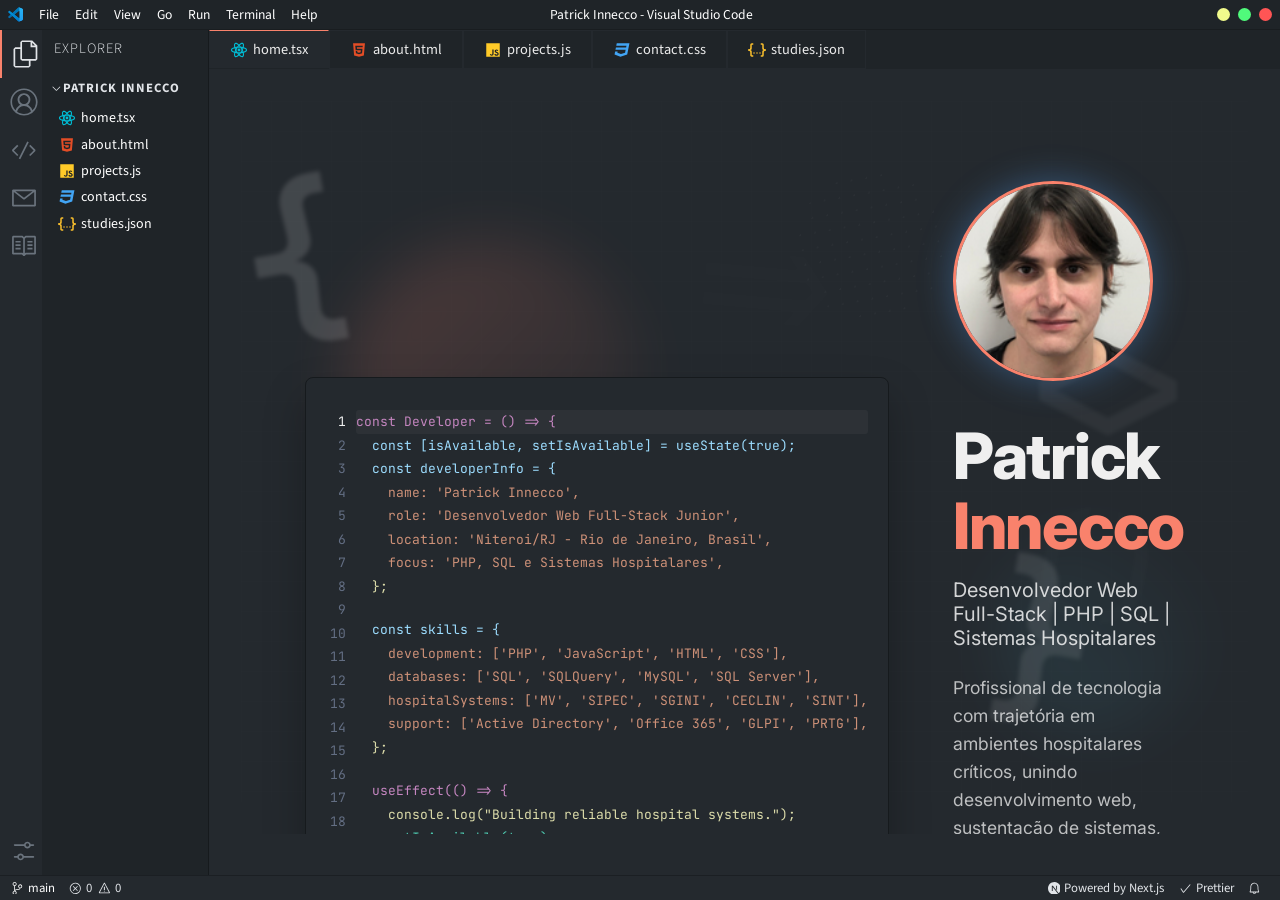
==== commit 4d932d68: "Atualiza portfolio com nova versão" ====
--- a/index.html
+++ b/index.html
@@ -1,2 +1 @@
-<!DOCTYPE html><html><head><meta charSet="utf-8" data-next-head=""/><meta name="viewport" content="width=device-width" data-next-head=""/><title data-next-head="">Patrick Innecco | Início</title><meta name="description" content="Patrick Innecco - Desenvolvedor Web Full-Stack com atuação em PHP, SQL, sistemas hospitalares, Sistema MV, infraestrutura e suporte técnico." data-next-head=""/><meta name="keywords" content="patrick innecco, desenvolvedor web full-stack, php, sql, mysql, sistema mv, sistemas hospitalares, suporte tecnico, active directory, office 365" data-next-head=""/><meta property="og:title" content="Patrick Innecco - Desenvolvedor Web Full-Stack" data-next-head=""/><meta property="og:description" content="Portfolio profissional de Patrick Innecco, com experiência em desenvolvimento web, sistemas hospitalares, banco de dados e suporte técnico." data-next-head=""/><meta property="og:image" content="/blank.png" data-next-head=""/><meta property="og:url" content="https://example.com" data-next-head=""/><meta name="twitter:card" content="summary_large_image" data-next-head=""/><link data-next-font="" rel="preconnect" href="/" crossorigin="anonymous"/><link rel="preload" href="/_next/static/chunks/3o120wks4yyqm.css" as="style"/><link rel="preload" href="/_next/static/chunks/3uc9s4rzn06sn.css" as="style"/><link rel="stylesheet" href="/_next/static/chunks/3o120wks4yyqm.css" data-n-g=""/><link rel="stylesheet" href="/_next/static/chunks/3uc9s4rzn06sn.css" data-n-p=""/><noscript data-n-css=""></noscript><script src="/_next/static/chunks/39fm5nwfr-4ck.js" defer=""></script><script src="/_next/static/chunks/1fdjw9s2_rsy8.js" defer=""></script><script src="/_next/static/chunks/11yg-082qkdtj.js" defer=""></script><script src="/_next/static/chunks/3aq0qa1y3bu2z.js" defer=""></script><script src="/_next/static/chunks/2imn2c9h-6ryz.js" defer=""></script><script src="/_next/static/chunks/1arnl4-n52o3g.js" defer=""></script><script src="/_next/static/chunks/turbopack-05-yd8qjnuldy.js" defer=""></script><script src="/_next/static/chunks/3fac4208kmcqw.js" defer=""></script><script src="/_next/static/chunks/turbopack-2o46bzn-8p7u0.js" defer=""></script><script src="/_next/static/CJdsSnO8SrWbRcwLjEQBo/_buildManifest.js" defer=""></script><script src="/_next/static/CJdsSnO8SrWbRcwLjEQBo/_ssgManifest.js" defer=""></script><script src="/_next/static/CJdsSnO8SrWbRcwLjEQBo/_clientMiddlewareManifest.js" defer=""></script></head><body><link rel="preload" as="image" href="/logos/vscode_icon.svg"/><link rel="preload" as="image" href="/logos/react_icon.svg"/><link rel="preload" as="image" href="/logos/html_icon.svg"/><link rel="preload" as="image" href="/logos/js_icon.svg"/><link rel="preload" as="image" href="/logos/css_icon.svg"/><div id="__next"><section class="Titlebar-module__R7frfW__titlebar"><img src="/logos/vscode_icon.svg" alt="VSCode Icon" height="15" width="15"/><div class="Titlebar-module__R7frfW__items"><p>File</p><p>Edit</p><p>View</p><p>Go</p><p>Run</p><p>Terminal</p><p>Help</p></div><p class="Titlebar-module__R7frfW__title">Patrick Innecco - Visual Studio Code</p><div class="Titlebar-module__R7frfW__windowButtons"><span class="Titlebar-module__R7frfW__minimize"></span><span class="Titlebar-module__R7frfW__maximize"></span><span class="Titlebar-module__R7frfW__close"></span></div></section><div class="Layout-module__jbLzUW__main"><aside class="Sidebar-module__pflBXq__sidebar"><div><a href="/"><div class="Sidebar-module__pflBXq__iconContainer Sidebar-module__pflBXq__active"><svg stroke="currentColor" fill="rgb(225, 228, 232)" stroke-width="0" viewBox="0 0 24 24" class="Sidebar-module__pflBXq__icon" height="16" width="16" xmlns="http://www.w3.org/2000/svg"><path d="M17.5 0h-9L7 1.5V6H2.5L1 7.5v15.07L2.5 24h12.07L16 22.57V18h4.7l1.3-1.43V4.5L17.5 0zm0 2.12l2.38 2.38H17.5V2.12zm-3 20.38h-12v-15H7v9.07L8.5 18h6v4.5zm6-6h-12v-15H16V6h4.5v10.5z"></path></svg></div></a><a href="/about"><div class="Sidebar-module__pflBXq__iconContainer false"><svg stroke="currentColor" fill="rgb(106, 115, 125)" stroke-width="0" viewBox="0 0 16 16" class="Sidebar-module__pflBXq__icon" height="16" width="16" xmlns="http://www.w3.org/2000/svg"><path d="M16 7.992C16 3.58 12.416 0 8 0S0 3.58 0 7.992c0 2.43 1.104 4.62 2.832 6.09.016.016.032.016.032.032.144.112.288.224.448.336.08.048.144.111.224.175A7.98 7.98 0 0 0 8.016 16a7.98 7.98 0 0 0 4.48-1.375c.08-.048.144-.111.224-.16.144-.111.304-.223.448-.335.016-.016.032-.016.032-.032 1.696-1.487 2.8-3.676 2.8-6.106zm-8 7.001c-1.504 0-2.88-.48-4.016-1.279.016-.128.048-.255.08-.383a4.17 4.17 0 0 1 .416-.991c.176-.304.384-.576.64-.816.24-.24.528-.463.816-.639.304-.176.624-.304.976-.4A4.15 4.15 0 0 1 8 10.342a4.185 4.185 0 0 1 2.928 1.166c.368.368.656.8.864 1.295.112.288.192.592.24.911A7.03 7.03 0 0 1 8 14.993zm-2.448-7.4a2.49 2.49 0 0 1-.208-1.024c0-.351.064-.703.208-1.023.144-.32.336-.607.576-.847.24-.24.528-.431.848-.575.32-.144.672-.208 1.024-.208.368 0 .704.064 1.024.208.32.144.608.336.848.575.24.24.432.528.576.847.144.32.208.672.208 1.023 0 .368-.064.704-.208 1.023a2.84 2.84 0 0 1-.576.848 2.84 2.84 0 0 1-.848.575 2.715 2.715 0 0 1-2.064 0 2.84 2.84 0 0 1-.848-.575 2.526 2.526 0 0 1-.56-.848zm7.424 5.306c0-.032-.016-.048-.016-.08a5.22 5.22 0 0 0-.688-1.406 4.883 4.883 0 0 0-1.088-1.135 5.207 5.207 0 0 0-1.04-.608 2.82 2.82 0 0 0 .464-.383 4.2 4.2 0 0 0 .624-.784 3.624 3.624 0 0 0 .528-1.934 3.71 3.71 0 0 0-.288-1.47 3.799 3.799 0 0 0-.816-1.199 3.845 3.845 0 0 0-1.2-.8 3.72 3.72 0 0 0-1.472-.287 3.72 3.72 0 0 0-1.472.288 3.631 3.631 0 0 0-1.2.815 3.84 3.84 0 0 0-.8 1.199 3.71 3.71 0 0 0-.288 1.47c0 .352.048.688.144 1.007.096.336.224.64.4.927.16.288.384.544.624.784.144.144.304.271.48.383a5.12 5.12 0 0 0-1.04.624c-.416.32-.784.703-1.088 1.119a4.999 4.999 0 0 0-.688 1.406c-.016.032-.016.064-.016.08C1.776 11.636.992 9.91.992 7.992.992 4.14 4.144.991 8 .991s7.008 3.149 7.008 7.001a6.96 6.96 0 0 1-2.032 4.907z"></path></svg></div></a><a href="/projects"><div class="Sidebar-module__pflBXq__iconContainer false"><svg stroke="currentColor" fill="rgb(106, 115, 125)" stroke-width="0" viewBox="0 0 16 16" class="Sidebar-module__pflBXq__icon" height="16" width="16" xmlns="http://www.w3.org/2000/svg"><path d="M4.708 5.578L2.061 8.224l2.647 2.646-.708.708-3-3V7.87l3-3 .708.708zm7-.708L11 5.578l2.647 2.646L11 10.87l.708.708 3-3V7.87l-3-3zM4.908 13l.894.448 5-10L9.908 3l-5 10z"></path></svg></div></a><a href="/contact"><div class="Sidebar-module__pflBXq__iconContainer false"><svg stroke="currentColor" fill="rgb(106, 115, 125)" stroke-width="0" viewBox="0 0 16 16" class="Sidebar-module__pflBXq__icon" height="16" width="16" xmlns="http://www.w3.org/2000/svg"><path fill-rule="evenodd" clip-rule="evenodd" d="M1 3.5l.5-.5h13l.5.5v9l-.5.5h-13l-.5-.5v-9zm1 1.035V12h12V4.536L8.31 8.9H7.7L2 4.535zM13.03 4H2.97L8 7.869 13.03 4z"></path></svg></div></a></div><div><div class="Sidebar-module__pflBXq__iconContainer"><a href="/settings"><svg stroke="currentColor" fill="rgb(106, 115, 125)" stroke-width="0" viewBox="0 0 16 16" class="Sidebar-module__pflBXq__icon" height="1em" width="1em" xmlns="http://www.w3.org/2000/svg"><path d="M6 9.5C6.93191 9.5 7.71496 10.1374 7.93699 11H13.5C13.7761 11 14 11.2239 14 11.5C14 11.7455 13.8231 11.9496 13.5899 11.9919L13.5 12L7.93673 12.001C7.71435 12.8631 6.93155 13.5 6 13.5C5.06845 13.5 4.28565 12.8631 4.06327 12.001L2.5 12C2.22386 12 2 11.7761 2 11.5C2 11.2545 2.17688 11.0504 2.41012 11.0081L2.5 11H4.06301C4.28504 10.1374 5.06809 9.5 6 9.5ZM6 10.5C5.44772 10.5 5 10.9477 5 11.5C5 12.0523 5.44772 12.5 6 12.5C6.55228 12.5 7 12.0523 7 11.5C7 10.9477 6.55228 10.5 6 10.5ZM10 2.5C10.9319 2.5 11.715 3.13738 11.937 3.99998L13.5 4C13.7761 4 14 4.22386 14 4.5C14 4.74546 13.8231 4.94961 13.5899 4.99194L13.5 5L11.9367 5.00102C11.7144 5.86312 10.9316 6.5 10 6.5C9.06845 6.5 8.28565 5.86312 8.06327 5.00102L2.5 5C2.22386 5 2 4.77614 2 4.5C2 4.25454 2.17688 4.05039 2.41012 4.00806L2.5 4L8.06301 3.99998C8.28504 3.13738 9.06809 2.5 10 2.5ZM10 3.5C9.44772 3.5 9 3.94772 9 4.5C9 5.05228 9.44772 5.5 10 5.5C10.5523 5.5 11 5.05228 11 4.5C11 3.94772 10.5523 3.5 10 3.5Z"></path></svg></a></div></div></aside><div class="Explorer-module__0yi9oq__explorer"><p class="Explorer-module__0yi9oq__title">Explorer</p><div><input type="checkbox" class="Explorer-module__0yi9oq__checkbox" id="portfolio-checkbox" checked=""/><label for="portfolio-checkbox" class="Explorer-module__0yi9oq__heading"><svg stroke="currentColor" fill="currentColor" stroke-width="0" viewBox="0 0 16 16" class="Explorer-module__0yi9oq__chevron" style="transform:rotate(90deg)" height="1em" width="1em" xmlns="http://www.w3.org/2000/svg"><path fill-rule="evenodd" clip-rule="evenodd" d="M10.072 8.024L5.715 3.667l.618-.62L11 7.716v.618L6.333 13l-.618-.619 4.357-4.357z"></path></svg>Patrick Innecco</label><div class="Explorer-module__0yi9oq__files" style="display:block"><a href="/"><div class="Explorer-module__0yi9oq__file"><img src="/logos/react_icon.svg" alt="home.tsx" height="18" width="18"/> <p>home.tsx</p></div></a><a href="/about"><div class="Explorer-module__0yi9oq__file"><img src="/logos/html_icon.svg" alt="about.html" height="18" width="18"/> <p>about.html</p></div></a><a href="/projects"><div class="Explorer-module__0yi9oq__file"><img src="/logos/js_icon.svg" alt="projects.js" height="18" width="18"/> <p>projects.js</p></div></a><a href="/contact"><div class="Explorer-module__0yi9oq__file"><img src="/logos/css_icon.svg" alt="contact.css" height="18" width="18"/> <p>contact.css</p></div></a></div></div></div><div class="Layout-module__jbLzUW__editorColumn"><div class="Layout-module__jbLzUW__tabsRow"><div class="Tabsbar-module__lmDeiW__tabs"><a href="/"><div class="Tab-module__LGq3Hq__tab Tab-module__LGq3Hq__active"><img src="/logos/react_icon.svg" alt="home.tsx" height="18" width="18"/><p>home.tsx</p></div></a><a href="/about"><div class="Tab-module__LGq3Hq__tab false"><img src="/logos/html_icon.svg" alt="about.html" height="18" width="18"/><p>about.html</p></div></a><a href="/projects"><div class="Tab-module__LGq3Hq__tab false"><img src="/logos/js_icon.svg" alt="projects.js" height="18" width="18"/><p>projects.js</p></div></a><a href="/contact"><div class="Tab-module__LGq3Hq__tab false"><img src="/logos/css_icon.svg" alt="contact.css" height="18" width="18"/><p>contact.css</p></div></a></div><div class="LanguageToggle-module__Kx8Jza__seg" role="group" aria-label="Idioma"><button type="button" class="LanguageToggle-module__Kx8Jza__on" aria-pressed="true">PT-BR</button><button type="button" aria-pressed="false">EN-US</button></div></div><main id="main-editor" class="Layout-module__jbLzUW__content"><div class="HomePage-module__wtOjGq__heroLayout"><div class="HomePage-module__wtOjGq__container"><div class="HomePage-module__wtOjGq__codeSection"><div class="HomePage-module__wtOjGq__codeContainer"><div class="HomePage-module__wtOjGq__editorContent"><div class="HomePage-module__wtOjGq__lineNumbers"><div class="HomePage-module__wtOjGq__lineNumber HomePage-module__wtOjGq__activeLine">1</div><div class="HomePage-module__wtOjGq__lineNumber ">2</div><div class="HomePage-module__wtOjGq__lineNumber ">3</div><div class="HomePage-module__wtOjGq__lineNumber ">4</div><div class="HomePage-module__wtOjGq__lineNumber ">5</div><div class="HomePage-module__wtOjGq__lineNumber ">6</div><div class="HomePage-module__wtOjGq__lineNumber ">7</div><div class="HomePage-module__wtOjGq__lineNumber ">8</div><div class="HomePage-module__wtOjGq__lineNumber ">9</div><div class="HomePage-module__wtOjGq__lineNumber ">10</div><div class="HomePage-module__wtOjGq__lineNumber ">11</div><div class="HomePage-module__wtOjGq__lineNumber ">12</div><div class="HomePage-module__wtOjGq__lineNumber ">13</div><div class="HomePage-module__wtOjGq__lineNumber ">14</div><div class="HomePage-module__wtOjGq__lineNumber ">15</div><div class="HomePage-module__wtOjGq__lineNumber ">16</div><div class="HomePage-module__wtOjGq__lineNumber ">17</div><div class="HomePage-module__wtOjGq__lineNumber ">18</div><div class="HomePage-module__wtOjGq__lineNumber ">19</div><div class="HomePage-module__wtOjGq__lineNumber ">20</div><div class="HomePage-module__wtOjGq__lineNumber ">21</div><div class="HomePage-module__wtOjGq__lineNumber ">22</div><div class="HomePage-module__wtOjGq__lineNumber ">23</div><div class="HomePage-module__wtOjGq__lineNumber ">24</div><div class="HomePage-module__wtOjGq__lineNumber ">25</div><div class="HomePage-module__wtOjGq__lineNumber ">26</div><div class="HomePage-module__wtOjGq__lineNumber ">27</div><div class="HomePage-module__wtOjGq__lineNumber ">28</div><div class="HomePage-module__wtOjGq__lineNumber ">29</div><div class="HomePage-module__wtOjGq__lineNumber ">30</div><div class="HomePage-module__wtOjGq__lineNumber ">31</div><div class="HomePage-module__wtOjGq__lineNumber ">32</div><div class="HomePage-module__wtOjGq__lineNumber ">33</div><div class="HomePage-module__wtOjGq__lineNumber ">34</div><div class="HomePage-module__wtOjGq__lineNumber ">35</div><div class="HomePage-module__wtOjGq__lineNumber ">36</div><div class="HomePage-module__wtOjGq__lineNumber ">37</div><div class="HomePage-module__wtOjGq__lineNumber ">38</div><div class="HomePage-module__wtOjGq__lineNumber ">39</div><div class="HomePage-module__wtOjGq__lineNumber ">40</div><div class="HomePage-module__wtOjGq__lineNumber ">41</div><div class="HomePage-module__wtOjGq__lineNumber ">42</div><div class="HomePage-module__wtOjGq__lineNumber ">43</div><div class="HomePage-module__wtOjGq__lineNumber ">44</div><div class="HomePage-module__wtOjGq__lineNumber ">45</div><div class="HomePage-module__wtOjGq__lineNumber ">46</div></div><div class="HomePage-module__wtOjGq__codeEditor"><div class="HomePage-module__wtOjGq__codeLine HomePage-module__wtOjGq__function HomePage-module__wtOjGq__highlightedLine">const Developer = () =&gt; {</div><div class="HomePage-module__wtOjGq__codeLine HomePage-module__wtOjGq__variable ">  const [isAvailable, setIsAvailable] = useState(true);</div><div class="HomePage-module__wtOjGq__codeLine HomePage-module__wtOjGq__blank "></div><div class="HomePage-module__wtOjGq__codeLine HomePage-module__wtOjGq__variable ">  const profile = {</div><div class="HomePage-module__wtOjGq__codeLine HomePage-module__wtOjGq__array-item ">    name: &#x27;Patrick Innecco&#x27;,</div><div class="HomePage-module__wtOjGq__codeLine HomePage-module__wtOjGq__array-item ">    role: &#x27;Desenvolvedor Web Full-Stack&#x27;,</div><div class="HomePage-module__wtOjGq__codeLine HomePage-module__wtOjGq__array-item ">    institution: &#x27;INI/Fiocruz&#x27;,</div><div class="HomePage-module__wtOjGq__codeLine HomePage-module__wtOjGq__array-item ">    location: &#x27;Niterói/RJ - Rio de Janeiro, Brasil&#x27;,</div><div class="HomePage-module__wtOjGq__codeLine HomePage-module__wtOjGq__array-item ">    focus: [</div><div class="HomePage-module__wtOjGq__codeLine HomePage-module__wtOjGq__array-item ">      &#x27;Aplicações web em PHP&#x27;,</div><div class="HomePage-module__wtOjGq__codeLine HomePage-module__wtOjGq__array-item ">      &#x27;Banco de dados e relatórios&#x27;,</div><div class="HomePage-module__wtOjGq__codeLine HomePage-module__wtOjGq__array-item ">      &#x27;Sustentação de sistemas críticos&#x27;,</div><div class="HomePage-module__wtOjGq__codeLine HomePage-module__wtOjGq__array-item ">      &#x27;Sistemas hospitalares&#x27;,</div><div class="HomePage-module__wtOjGq__codeLine HomePage-module__wtOjGq__array-end ">    ],</div><div class="HomePage-module__wtOjGq__codeLine HomePage-module__wtOjGq__array-end ">  };</div><div class="HomePage-module__wtOjGq__codeLine HomePage-module__wtOjGq__blank "></div><div class="HomePage-module__wtOjGq__codeLine HomePage-module__wtOjGq__variable ">  const stack = {</div><div class="HomePage-module__wtOjGq__codeLine HomePage-module__wtOjGq__array-item ">    frontend: [&#x27;JavaScript&#x27;, &#x27;TypeScript&#x27;, &#x27;React&#x27;, &#x27;Next.js&#x27;, &#x27;HTML&#x27;, &#x27;CSS&#x27;],</div><div class="HomePage-module__wtOjGq__codeLine HomePage-module__wtOjGq__array-item ">    backend: [&#x27;PHP&#x27;, &#x27;SQL&#x27;, &#x27;SQLQuery&#x27;, &#x27;MySQL&#x27;, &#x27;SQL Server&#x27;],</div><div class="HomePage-module__wtOjGq__codeLine HomePage-module__wtOjGq__array-item ">    hospitalSystems: [&#x27;MV&#x27;, &#x27;SIPEC&#x27;, &#x27;CECLIN&#x27;, &#x27;SINT&#x27;],</div><div class="HomePage-module__wtOjGq__codeLine HomePage-module__wtOjGq__array-item ">    operations: [&#x27;GLPI&#x27;, &#x27;PRTG&#x27;, &#x27;Active Directory&#x27;, &#x27;Office 365&#x27;, &#x27;ITIL&#x27;],</div><div class="HomePage-module__wtOjGq__codeLine HomePage-module__wtOjGq__array-end ">  };</div><div class="HomePage-module__wtOjGq__codeLine HomePage-module__wtOjGq__blank "></div><div class="HomePage-module__wtOjGq__codeLine HomePage-module__wtOjGq__variable ">  const strengths = [</div><div class="HomePage-module__wtOjGq__codeLine HomePage-module__wtOjGq__array-item ">    &#x27;análise de inconsistências&#x27;,</div><div class="HomePage-module__wtOjGq__codeLine HomePage-module__wtOjGq__array-item ">    &#x27;validação de regras de negócio&#x27;,</div><div class="HomePage-module__wtOjGq__codeLine HomePage-module__wtOjGq__array-item ">    &#x27;homologação de melhorias&#x27;,</div><div class="HomePage-module__wtOjGq__codeLine HomePage-module__wtOjGq__array-item ">    &#x27;documentação técnica&#x27;,</div><div class="HomePage-module__wtOjGq__codeLine HomePage-module__wtOjGq__array-item ">    &#x27;apoio a usuários-chave&#x27;,</div><div class="HomePage-module__wtOjGq__codeLine HomePage-module__wtOjGq__array-end ">  ];</div><div class="HomePage-module__wtOjGq__codeLine HomePage-module__wtOjGq__blank "></div><div class="HomePage-module__wtOjGq__codeLine HomePage-module__wtOjGq__nested-function ">  useEffect(() =&gt; {</div><div class="HomePage-module__wtOjGq__codeLine HomePage-module__wtOjGq__return ">    console.log(&#x27;Construindo sistemas confiáveis para fluxos hospitalares críticos.&#x27;);</div><div class="HomePage-module__wtOjGq__codeLine HomePage-module__wtOjGq__function-call ">    setIsAvailable(true);</div><div class="HomePage-module__wtOjGq__codeLine HomePage-module__wtOjGq__close ">  }, []);</div><div class="HomePage-module__wtOjGq__codeLine HomePage-module__wtOjGq__blank "></div><div class="HomePage-module__wtOjGq__codeLine HomePage-module__wtOjGq__return-object ">  return (</div><div class="HomePage-module__wtOjGq__codeLine HomePage-module__wtOjGq__object-method ">    &lt;Portfolio</div><div class="HomePage-module__wtOjGq__codeLine HomePage-module__wtOjGq__object-method ">      developer={profile}</div><div class="HomePage-module__wtOjGq__codeLine HomePage-module__wtOjGq__object-method ">      stack={stack}</div><div class="HomePage-module__wtOjGq__codeLine HomePage-module__wtOjGq__object-method ">      strengths={strengths}</div><div class="HomePage-module__wtOjGq__codeLine HomePage-module__wtOjGq__object-method ">    /&gt;</div><div class="HomePage-module__wtOjGq__codeLine HomePage-module__wtOjGq__close ">  );</div><div class="HomePage-module__wtOjGq__codeLine HomePage-module__wtOjGq__close-function ">};</div><div class="HomePage-module__wtOjGq__codeLine HomePage-module__wtOjGq__blank "></div><div class="HomePage-module__wtOjGq__codeLine HomePage-module__wtOjGq__function-call ">export default Developer;</div></div><div class="HomePage-module__wtOjGq__overlayGlow"></div></div></div></div><div class="HomePage-module__wtOjGq__infoSection"><div class="HomePage-module__wtOjGq__profileImageWrapper"><img alt="Patrick Innecco" loading="lazy" width="200" height="200" decoding="async" data-nimg="1" class="HomePage-module__wtOjGq__profileImage" style="color:transparent" src="/_next/static/media/1784441898663.27oivcikiltvc.jpg"/></div><h1 class="HomePage-module__wtOjGq__developerName">Patrick <span class="HomePage-module__wtOjGq__accentText">Innecco</span></h1><div class="HomePage-module__wtOjGq__developerRole">Desenvolvedor Web Full-Stack @ Fiocruz
-PHP | JavaScript | TypeScript | React | Node | SQL</div><p class="HomePage-module__wtOjGq__bio">Profissional de tecnologia com trajetória em ambientes hospitalares críticos, unindo desenvolvimento web, sustentação de sistemas, análise de requisitos, banco de dados, infraestrutura e suporte técnico. Atuação atual focada em aplicações web em PHP, JavaScript, TypeScript, React, Node, SQL e sistemas hospitalares.</p></div></div><div class="HomePage-module__wtOjGq__decorElements"><div class="HomePage-module__wtOjGq__codeFlare"></div><div class="HomePage-module__wtOjGq__gridLines"></div><div class="HomePage-module__wtOjGq__codeBlock1">{</div><div class="HomePage-module__wtOjGq__codeBlock2">}</div><div class="HomePage-module__wtOjGq__codeBlock3">&lt;&gt;</div><div class="HomePage-module__wtOjGq__codeBlock4">/&gt;</div><div class="HomePage-module__wtOjGq__orb1"></div><div class="HomePage-module__wtOjGq__orb2"></div><div class="HomePage-module__wtOjGq__orb3"></div><div class="HomePage-module__wtOjGq__codeSymbol1">()</div><div class="HomePage-module__wtOjGq__codeSymbol2">[]</div><div class="HomePage-module__wtOjGq__codeSymbol3">=&gt;</div><div class="HomePage-module__wtOjGq__dotPattern"></div><div class="HomePage-module__wtOjGq__mobileAccent"></div></div></div></main></div></div><footer class="Bottombar-module__4HLmzG__bottomBar"><div class="Bottombar-module__4HLmzG__container"><a href="https://github.com/patrickinnecco/" target="_blank" rel="noreferrer noopener" class="Bottombar-module__4HLmzG__section"><svg stroke="currentColor" fill="currentColor" stroke-width="0" viewBox="0 0 24 24" class="Bottombar-module__4HLmzG__icon" height="1em" width="1em" xmlns="http://www.w3.org/2000/svg"><path d="M21.007 8.222A3.738 3.738 0 0 0 15.045 5.2a3.737 3.737 0 0 0 1.156 6.583 2.988 2.988 0 0 1-2.668 1.67h-2.99a4.456 4.456 0 0 0-2.989 1.165V7.4a3.737 3.737 0 1 0-1.494 0v9.117a3.776 3.776 0 1 0 1.816.099 2.99 2.99 0 0 1 2.668-1.667h2.99a4.484 4.484 0 0 0 4.223-3.039 3.736 3.736 0 0 0 3.25-3.687zM4.565 3.738a2.242 2.242 0 1 1 4.484 0 2.242 2.242 0 0 1-4.484 0zm4.484 16.441a2.242 2.242 0 1 1-4.484 0 2.242 2.242 0 0 1 4.484 0zm8.221-9.715a2.242 2.242 0 1 1 0-4.485 2.242 2.242 0 0 1 0 4.485z"></path></svg><p>main</p></a><div class="Bottombar-module__4HLmzG__section"><svg stroke="currentColor" fill="currentColor" stroke-width="0" viewBox="0 0 16 16" class="Bottombar-module__4HLmzG__icon" height="1em" width="1em" xmlns="http://www.w3.org/2000/svg"><path fill-rule="evenodd" clip-rule="evenodd" d="M8.6 1c1.6.1 3.1.9 4.2 2 1.3 1.4 2 3.1 2 5.1 0 1.6-.6 3.1-1.6 4.4-1 1.2-2.4 2.1-4 2.4-1.6.3-3.2.1-4.6-.7-1.4-.8-2.5-2-3.1-3.5C.9 9.2.8 7.5 1.3 6c.5-1.6 1.4-2.9 2.8-3.8C5.4 1.3 7 .9 8.6 1zm.5 12.9c1.3-.3 2.5-1 3.4-2.1.8-1.1 1.3-2.4 1.2-3.8 0-1.6-.6-3.2-1.7-4.3-1-1-2.2-1.6-3.6-1.7-1.3-.1-2.7.2-3.8 1-1.1.8-1.9 1.9-2.3 3.3-.4 1.3-.4 2.7.2 4 .6 1.3 1.5 2.3 2.7 3 1.2.7 2.6.9 3.9.6zM7.9 7.5L10.3 5l.7.7-2.4 2.5 2.4 2.5-.7.7-2.4-2.5-2.4 2.5-.7-.7 2.4-2.5-2.4-2.5.7-.7 2.4 2.5z"></path></svg><p>0</p>  <svg stroke="currentColor" fill="currentColor" stroke-width="0" viewBox="0 0 16 16" class="Bottombar-module__4HLmzG__icon" height="1em" width="1em" xmlns="http://www.w3.org/2000/svg"><path fill-rule="evenodd" clip-rule="evenodd" d="M7.56 1h.88l6.54 12.26-.44.74H1.44L1 13.26 7.56 1zM8 2.28L2.28 13H13.7L8 2.28zM8.625 12v-1h-1.25v1h1.25zm-1.25-2V6h1.25v4h-1.25z"></path></svg><p>0</p></div></div><div class="Bottombar-module__4HLmzG__container"><div class="Bottombar-module__4HLmzG__section"><svg stroke="currentColor" fill="currentColor" stroke-width="0" viewBox="0 0 16 16" class="Bottombar-module__4HLmzG__icon" height="1em" width="1em" xmlns="http://www.w3.org/2000/svg"><path fill-rule="evenodd" clip-rule="evenodd" d="M14.431 3.323l-8.47 10-.79-.036-3.35-4.77.818-.574 2.978 4.24 8.051-9.506.764.646z"></path></svg><p>Prettier</p></div><div class="Bottombar-module__4HLmzG__section"><svg stroke="currentColor" fill="currentColor" stroke-width="0" viewBox="0 0 16 16" height="1em" width="1em" xmlns="http://www.w3.org/2000/svg"><path d="M13.377 10.573a7.63 7.63 0 0 1-.383-2.38V6.195a5.115 5.115 0 0 0-1.268-3.446 5.138 5.138 0 0 0-3.242-1.722c-.694-.072-1.4 0-2.07.227-.67.215-1.28.574-1.794 1.053a4.923 4.923 0 0 0-1.208 1.675 5.067 5.067 0 0 0-.431 2.022v2.2a7.61 7.61 0 0 1-.383 2.37L2 12.343l.479.658h3.505c0 .526.215 1.04.586 1.412.37.37.885.586 1.412.586.526 0 1.04-.215 1.411-.586s.587-.886.587-1.412h3.505l.478-.658-.586-1.77zm-4.69 3.147a.997.997 0 0 1-.705.299.997.997 0 0 1-.706-.3.997.997 0 0 1-.3-.705h1.999a.939.939 0 0 1-.287.706zm-5.515-1.71l.371-1.114a8.633 8.633 0 0 0 .443-2.691V6.004c0-.563.12-1.113.347-1.616.227-.514.55-.969.969-1.34.419-.382.91-.67 1.436-.837.538-.18 1.1-.24 1.65-.18a4.147 4.147 0 0 1 2.597 1.4 4.133 4.133 0 0 1 1.004 2.776v2.01c0 .909.144 1.818.443 2.691l.371 1.113h-9.63v-.012z"></path></svg></div></div></footer></div><script id="__NEXT_DATA__" type="application/json">{"props":{"pageProps":{"title":"Início"},"__N_SSG":true},"page":"/","query":{},"buildId":"CJdsSnO8SrWbRcwLjEQBo","isFallback":false,"gsp":true,"scriptLoader":[]}</script></body></html>+<!DOCTYPE html><html><head><meta charSet="utf-8" data-next-head=""/><meta name="viewport" content="width=device-width" data-next-head=""/><title data-next-head="">Patrick Innecco | Início</title><meta name="description" content="Patrick Innecco - Desenvolvedor Web Full-Stack com atuação em PHP, SQL, sistemas hospitalares, Sistema MV, infraestrutura e suporte técnico." data-next-head=""/><meta name="keywords" content="patrick innecco, desenvolvedor web full-stack, php, sql, mysql, sistema mv, sistemas hospitalares, suporte tecnico, active directory, office 365" data-next-head=""/><meta property="og:title" content="Patrick Innecco - Desenvolvedor Web Full-Stack" data-next-head=""/><meta property="og:description" content="Portfolio profissional de Patrick Innecco, com experiência em desenvolvimento web, sistemas hospitalares, banco de dados e suporte técnico." data-next-head=""/><meta property="og:image" content="/blank.png" data-next-head=""/><meta property="og:url" content="https://example.com" data-next-head=""/><meta name="twitter:card" content="summary_large_image" data-next-head=""/><link rel="preload" href="/_next/static/chunks/0p9px1dlgrgg9.css" as="style"/><link rel="preload" href="/_next/static/chunks/2o9gd0rjd7b_2.css" as="style"/><link rel="stylesheet" href="/_next/static/chunks/0p9px1dlgrgg9.css" data-n-g=""/><link rel="stylesheet" href="/_next/static/chunks/2o9gd0rjd7b_2.css" data-n-p=""/><noscript data-n-css=""></noscript><script src="/_next/static/chunks/10ds5ppzl5hn6.js" defer=""></script><script src="/_next/static/chunks/2imn2c9h-6ryz.js" defer=""></script><script src="/_next/static/chunks/1fdjw9s2_rsy8.js" defer=""></script><script src="/_next/static/chunks/23m7p5rd1o7q2.js" defer=""></script><script src="/_next/static/chunks/3vwt8qgu5yi78.js" defer=""></script><script src="/_next/static/chunks/3aq0qa1y3bu2z.js" defer=""></script><script src="/_next/static/chunks/turbopack-3_ngyl-yj3899.js" defer=""></script><script src="/_next/static/chunks/1mgffccvqlofd.js" defer=""></script><script src="/_next/static/chunks/turbopack-30ynj9sdquyxx.js" defer=""></script><script src="/_next/static/rUsuEiBc1AU2d95Sc-nj2/_buildManifest.js" defer=""></script><script src="/_next/static/rUsuEiBc1AU2d95Sc-nj2/_ssgManifest.js" defer=""></script><script src="/_next/static/rUsuEiBc1AU2d95Sc-nj2/_clientMiddlewareManifest.js" defer=""></script></head><body><link rel="preload" as="image" href="/logos/vscode_icon.svg"/><link rel="preload" as="image" href="/logos/react_icon.svg"/><link rel="preload" as="image" href="/logos/html_icon.svg"/><link rel="preload" as="image" href="/logos/js_icon.svg"/><link rel="preload" as="image" href="/logos/css_icon.svg"/><link rel="preload" as="image" href="/logos/json_icon.svg"/><div id="__next"><section class="Titlebar-module__R7frfW__titlebar"><img src="/logos/vscode_icon.svg" alt="VSCode Icon" height="15" width="15"/><div class="Titlebar-module__R7frfW__items"><p>File</p><p>Edit</p><p>View</p><p>Go</p><p>Run</p><p>Terminal</p><p>Help</p></div><p class="Titlebar-module__R7frfW__title">Patrick Innecco - Visual Studio Code</p><div class="Titlebar-module__R7frfW__windowButtons"><span class="Titlebar-module__R7frfW__minimize"></span><span class="Titlebar-module__R7frfW__maximize"></span><span class="Titlebar-module__R7frfW__close"></span></div></section><div class="Layout-module__jbLzUW__main"><aside class="Sidebar-module__pflBXq__sidebar"><div><a href="/"><div class="Sidebar-module__pflBXq__iconContainer Sidebar-module__pflBXq__active"><svg stroke="currentColor" fill="rgb(225, 228, 232)" stroke-width="0" viewBox="0 0 24 24" class="Sidebar-module__pflBXq__icon" height="16" width="16" xmlns="http://www.w3.org/2000/svg"><path d="M17.5 0h-9L7 1.5V6H2.5L1 7.5v15.07L2.5 24h12.07L16 22.57V18h4.7l1.3-1.43V4.5L17.5 0zm0 2.12l2.38 2.38H17.5V2.12zm-3 20.38h-12v-15H7v9.07L8.5 18h6v4.5zm6-6h-12v-15H16V6h4.5v10.5z"></path></svg></div></a><a href="/about"><div class="Sidebar-module__pflBXq__iconContainer false"><svg stroke="currentColor" fill="rgb(106, 115, 125)" stroke-width="0" viewBox="0 0 16 16" class="Sidebar-module__pflBXq__icon" height="16" width="16" xmlns="http://www.w3.org/2000/svg"><path d="M16 7.992C16 3.58 12.416 0 8 0S0 3.58 0 7.992c0 2.43 1.104 4.62 2.832 6.09.016.016.032.016.032.032.144.112.288.224.448.336.08.048.144.111.224.175A7.98 7.98 0 0 0 8.016 16a7.98 7.98 0 0 0 4.48-1.375c.08-.048.144-.111.224-.16.144-.111.304-.223.448-.335.016-.016.032-.016.032-.032 1.696-1.487 2.8-3.676 2.8-6.106zm-8 7.001c-1.504 0-2.88-.48-4.016-1.279.016-.128.048-.255.08-.383a4.17 4.17 0 0 1 .416-.991c.176-.304.384-.576.64-.816.24-.24.528-.463.816-.639.304-.176.624-.304.976-.4A4.15 4.15 0 0 1 8 10.342a4.185 4.185 0 0 1 2.928 1.166c.368.368.656.8.864 1.295.112.288.192.592.24.911A7.03 7.03 0 0 1 8 14.993zm-2.448-7.4a2.49 2.49 0 0 1-.208-1.024c0-.351.064-.703.208-1.023.144-.32.336-.607.576-.847.24-.24.528-.431.848-.575.32-.144.672-.208 1.024-.208.368 0 .704.064 1.024.208.32.144.608.336.848.575.24.24.432.528.576.847.144.32.208.672.208 1.023 0 .368-.064.704-.208 1.023a2.84 2.84 0 0 1-.576.848 2.84 2.84 0 0 1-.848.575 2.715 2.715 0 0 1-2.064 0 2.84 2.84 0 0 1-.848-.575 2.526 2.526 0 0 1-.56-.848zm7.424 5.306c0-.032-.016-.048-.016-.08a5.22 5.22 0 0 0-.688-1.406 4.883 4.883 0 0 0-1.088-1.135 5.207 5.207 0 0 0-1.04-.608 2.82 2.82 0 0 0 .464-.383 4.2 4.2 0 0 0 .624-.784 3.624 3.624 0 0 0 .528-1.934 3.71 3.71 0 0 0-.288-1.47 3.799 3.799 0 0 0-.816-1.199 3.845 3.845 0 0 0-1.2-.8 3.72 3.72 0 0 0-1.472-.287 3.72 3.72 0 0 0-1.472.288 3.631 3.631 0 0 0-1.2.815 3.84 3.84 0 0 0-.8 1.199 3.71 3.71 0 0 0-.288 1.47c0 .352.048.688.144 1.007.096.336.224.64.4.927.16.288.384.544.624.784.144.144.304.271.48.383a5.12 5.12 0 0 0-1.04.624c-.416.32-.784.703-1.088 1.119a4.999 4.999 0 0 0-.688 1.406c-.016.032-.016.064-.016.08C1.776 11.636.992 9.91.992 7.992.992 4.14 4.144.991 8 .991s7.008 3.149 7.008 7.001a6.96 6.96 0 0 1-2.032 4.907z"></path></svg></div></a><a href="/projects"><div class="Sidebar-module__pflBXq__iconContainer false"><svg stroke="currentColor" fill="rgb(106, 115, 125)" stroke-width="0" viewBox="0 0 16 16" class="Sidebar-module__pflBXq__icon" height="16" width="16" xmlns="http://www.w3.org/2000/svg"><path d="M4.708 5.578L2.061 8.224l2.647 2.646-.708.708-3-3V7.87l3-3 .708.708zm7-.708L11 5.578l2.647 2.646L11 10.87l.708.708 3-3V7.87l-3-3zM4.908 13l.894.448 5-10L9.908 3l-5 10z"></path></svg></div></a><a href="/contact"><div class="Sidebar-module__pflBXq__iconContainer false"><svg stroke="currentColor" fill="rgb(106, 115, 125)" stroke-width="0" viewBox="0 0 16 16" class="Sidebar-module__pflBXq__icon" height="16" width="16" xmlns="http://www.w3.org/2000/svg"><path fill-rule="evenodd" clip-rule="evenodd" d="M1 3.5l.5-.5h13l.5.5v9l-.5.5h-13l-.5-.5v-9zm1 1.035V12h12V4.536L8.31 8.9H7.7L2 4.535zM13.03 4H2.97L8 7.869 13.03 4z"></path></svg></div></a><a href="/studies"><div class="Sidebar-module__pflBXq__iconContainer false"><svg stroke="currentColor" fill="rgb(106, 115, 125)" stroke-width="0" viewBox="0 0 16 16" class="Sidebar-module__pflBXq__icon" height="16" width="16" xmlns="http://www.w3.org/2000/svg"><path fill-rule="evenodd" clip-rule="evenodd" d="M14.5 2H9l-.35.15-.65.64-.65-.64L7 2H1.5l-.5.5v10l.5.5h5.29l.86.85h.7l.86-.85h5.29l.5-.5v-10l-.5-.5zm-7 10.32l-.18-.17L7 12H2V3h4.79l.74.74-.03 8.58zM14 12H9l-.35.15-.14.13V3.7l.7-.7H14v9zM6 5H3v1h3V5zm0 4H3v1h3V9zM3 7h3v1H3V7zm10-2h-3v1h3V5zm-3 2h3v1h-3V7zm0 2h3v1h-3V9z"></path></svg></div></a></div><div><div class="Sidebar-module__pflBXq__iconContainer"><a href="/settings"><svg stroke="currentColor" fill="rgb(106, 115, 125)" stroke-width="0" viewBox="0 0 16 16" class="Sidebar-module__pflBXq__icon" height="1em" width="1em" xmlns="http://www.w3.org/2000/svg"><path d="M6 9.5C6.93191 9.5 7.71496 10.1374 7.93699 11H13.5C13.7761 11 14 11.2239 14 11.5C14 11.7455 13.8231 11.9496 13.5899 11.9919L13.5 12L7.93673 12.001C7.71435 12.8631 6.93155 13.5 6 13.5C5.06845 13.5 4.28565 12.8631 4.06327 12.001L2.5 12C2.22386 12 2 11.7761 2 11.5C2 11.2545 2.17688 11.0504 2.41012 11.0081L2.5 11H4.06301C4.28504 10.1374 5.06809 9.5 6 9.5ZM6 10.5C5.44772 10.5 5 10.9477 5 11.5C5 12.0523 5.44772 12.5 6 12.5C6.55228 12.5 7 12.0523 7 11.5C7 10.9477 6.55228 10.5 6 10.5ZM10 2.5C10.9319 2.5 11.715 3.13738 11.937 3.99998L13.5 4C13.7761 4 14 4.22386 14 4.5C14 4.74546 13.8231 4.94961 13.5899 4.99194L13.5 5L11.9367 5.00102C11.7144 5.86312 10.9316 6.5 10 6.5C9.06845 6.5 8.28565 5.86312 8.06327 5.00102L2.5 5C2.22386 5 2 4.77614 2 4.5C2 4.25454 2.17688 4.05039 2.41012 4.00806L2.5 4L8.06301 3.99998C8.28504 3.13738 9.06809 2.5 10 2.5ZM10 3.5C9.44772 3.5 9 3.94772 9 4.5C9 5.05228 9.44772 5.5 10 5.5C10.5523 5.5 11 5.05228 11 4.5C11 3.94772 10.5523 3.5 10 3.5Z"></path></svg></a></div></div></aside><div class="Explorer-module__0yi9oq__explorer"><p class="Explorer-module__0yi9oq__title">Explorer</p><div><input type="checkbox" class="Explorer-module__0yi9oq__checkbox" id="portfolio-checkbox" checked=""/><label for="portfolio-checkbox" class="Explorer-module__0yi9oq__heading"><svg stroke="currentColor" fill="currentColor" stroke-width="0" viewBox="0 0 16 16" class="Explorer-module__0yi9oq__chevron" style="transform:rotate(90deg)" height="1em" width="1em" xmlns="http://www.w3.org/2000/svg"><path fill-rule="evenodd" clip-rule="evenodd" d="M10.072 8.024L5.715 3.667l.618-.62L11 7.716v.618L6.333 13l-.618-.619 4.357-4.357z"></path></svg>Patrick Innecco</label><div class="Explorer-module__0yi9oq__files" style="display:block"><a href="/"><div class="Explorer-module__0yi9oq__file"><img src="/logos/react_icon.svg" alt="home.tsx" height="18" width="18"/> <p>home.tsx</p></div></a><a href="/about"><div class="Explorer-module__0yi9oq__file"><img src="/logos/html_icon.svg" alt="about.html" height="18" width="18"/> <p>about.html</p></div></a><a href="/projects"><div class="Explorer-module__0yi9oq__file"><img src="/logos/js_icon.svg" alt="projects.js" height="18" width="18"/> <p>projects.js</p></div></a><a href="/contact"><div class="Explorer-module__0yi9oq__file"><img src="/logos/css_icon.svg" alt="contact.css" height="18" width="18"/> <p>contact.css</p></div></a><a href="/studies"><div class="Explorer-module__0yi9oq__file"><img src="/logos/json_icon.svg" alt="studies.json" height="18" width="18"/> <p>studies.json</p></div></a></div></div></div><div style="width:100%"><div class="Tabsbar-module__lmDeiW__tabs"><a href="/"><div class="Tab-module__LGq3Hq__tab Tab-module__LGq3Hq__active"><img src="/logos/react_icon.svg" alt="home.tsx" height="18" width="18"/><p>home.tsx</p></div></a><a href="/about"><div class="Tab-module__LGq3Hq__tab false"><img src="/logos/html_icon.svg" alt="about.html" height="18" width="18"/><p>about.html</p></div></a><a href="/projects"><div class="Tab-module__LGq3Hq__tab false"><img src="/logos/js_icon.svg" alt="projects.js" height="18" width="18"/><p>projects.js</p></div></a><a href="/contact"><div class="Tab-module__LGq3Hq__tab false"><img src="/logos/css_icon.svg" alt="contact.css" height="18" width="18"/><p>contact.css</p></div></a><a href="/studies"><div class="Tab-module__LGq3Hq__tab false"><img src="/logos/json_icon.svg" alt="studies.json" height="18" width="18"/><p>studies.json</p></div></a></div><main id="main-editor" class="Layout-module__jbLzUW__content"><div class="HomePage-module__wtOjGq__heroLayout"><div class="HomePage-module__wtOjGq__container"><div class="HomePage-module__wtOjGq__codeSection"><div class="HomePage-module__wtOjGq__codeContainer"><div class="HomePage-module__wtOjGq__editorContent"><div class="HomePage-module__wtOjGq__lineNumbers"><div class="HomePage-module__wtOjGq__lineNumber HomePage-module__wtOjGq__activeLine">1</div><div class="HomePage-module__wtOjGq__lineNumber ">2</div><div class="HomePage-module__wtOjGq__lineNumber ">3</div><div class="HomePage-module__wtOjGq__lineNumber ">4</div><div class="HomePage-module__wtOjGq__lineNumber ">5</div><div class="HomePage-module__wtOjGq__lineNumber ">6</div><div class="HomePage-module__wtOjGq__lineNumber ">7</div><div class="HomePage-module__wtOjGq__lineNumber ">8</div><div class="HomePage-module__wtOjGq__lineNumber ">9</div><div class="HomePage-module__wtOjGq__lineNumber ">10</div><div class="HomePage-module__wtOjGq__lineNumber ">11</div><div class="HomePage-module__wtOjGq__lineNumber ">12</div><div class="HomePage-module__wtOjGq__lineNumber ">13</div><div class="HomePage-module__wtOjGq__lineNumber ">14</div><div class="HomePage-module__wtOjGq__lineNumber ">15</div><div class="HomePage-module__wtOjGq__lineNumber ">16</div><div class="HomePage-module__wtOjGq__lineNumber ">17</div><div class="HomePage-module__wtOjGq__lineNumber ">18</div><div class="HomePage-module__wtOjGq__lineNumber ">19</div><div class="HomePage-module__wtOjGq__lineNumber ">20</div><div class="HomePage-module__wtOjGq__lineNumber ">21</div><div class="HomePage-module__wtOjGq__lineNumber ">22</div><div class="HomePage-module__wtOjGq__lineNumber ">23</div><div class="HomePage-module__wtOjGq__lineNumber ">24</div><div class="HomePage-module__wtOjGq__lineNumber ">25</div><div class="HomePage-module__wtOjGq__lineNumber ">26</div><div class="HomePage-module__wtOjGq__lineNumber ">27</div></div><div class="HomePage-module__wtOjGq__codeEditor"><div class="HomePage-module__wtOjGq__codeLine HomePage-module__wtOjGq__function HomePage-module__wtOjGq__highlightedLine">const Developer = () =&gt; {</div><div class="HomePage-module__wtOjGq__codeLine HomePage-module__wtOjGq__variable ">  const [isAvailable, setIsAvailable] = useState(true);</div><div class="HomePage-module__wtOjGq__codeLine HomePage-module__wtOjGq__variable ">  const developerInfo = {</div><div class="HomePage-module__wtOjGq__codeLine HomePage-module__wtOjGq__array-item ">    name: &#x27;Patrick Innecco&#x27;,</div><div class="HomePage-module__wtOjGq__codeLine HomePage-module__wtOjGq__array-item ">    role: &#x27;Desenvolvedor Web Full-Stack Junior&#x27;,</div><div class="HomePage-module__wtOjGq__codeLine HomePage-module__wtOjGq__array-item ">    location: &#x27;Niteroi/RJ - Rio de Janeiro, Brasil&#x27;,</div><div class="HomePage-module__wtOjGq__codeLine HomePage-module__wtOjGq__array-item ">    focus: &#x27;PHP, SQL e Sistemas Hospitalares&#x27;,</div><div class="HomePage-module__wtOjGq__codeLine HomePage-module__wtOjGq__array-end ">  };</div><div class="HomePage-module__wtOjGq__codeLine HomePage-module__wtOjGq__blank "></div><div class="HomePage-module__wtOjGq__codeLine HomePage-module__wtOjGq__variable ">  const skills = {</div><div class="HomePage-module__wtOjGq__codeLine HomePage-module__wtOjGq__array-item ">    development: [&#x27;PHP&#x27;, &#x27;JavaScript&#x27;, &#x27;HTML&#x27;, &#x27;CSS&#x27;],</div><div class="HomePage-module__wtOjGq__codeLine HomePage-module__wtOjGq__array-item ">    databases: [&#x27;SQL&#x27;, &#x27;SQLQuery&#x27;, &#x27;MySQL&#x27;, &#x27;SQL Server&#x27;],</div><div class="HomePage-module__wtOjGq__codeLine HomePage-module__wtOjGq__array-item ">    hospitalSystems: [&#x27;MV&#x27;, &#x27;SIPEC&#x27;, &#x27;SGINI&#x27;, &#x27;CECLIN&#x27;, &#x27;SINT&#x27;],</div><div class="HomePage-module__wtOjGq__codeLine HomePage-module__wtOjGq__array-item ">    support: [&#x27;Active Directory&#x27;, &#x27;Office 365&#x27;, &#x27;GLPI&#x27;, &#x27;PRTG&#x27;],</div><div class="HomePage-module__wtOjGq__codeLine HomePage-module__wtOjGq__array-end ">  };</div><div class="HomePage-module__wtOjGq__codeLine HomePage-module__wtOjGq__blank "></div><div class="HomePage-module__wtOjGq__codeLine HomePage-module__wtOjGq__nested-function ">  useEffect(() =&gt; {</div><div class="HomePage-module__wtOjGq__codeLine HomePage-module__wtOjGq__return ">    console.log(&quot;Building reliable hospital systems.&quot;);</div><div class="HomePage-module__wtOjGq__codeLine HomePage-module__wtOjGq__function-call ">    setIsAvailable(true);</div><div class="HomePage-module__wtOjGq__codeLine HomePage-module__wtOjGq__close ">  }, []);</div><div class="HomePage-module__wtOjGq__codeLine HomePage-module__wtOjGq__blank "></div><div class="HomePage-module__wtOjGq__codeLine HomePage-module__wtOjGq__return-object ">  return (</div><div class="HomePage-module__wtOjGq__codeLine HomePage-module__wtOjGq__object-method ">    &lt;Portfolio developerInfo={developerInfo} /&gt;</div><div class="HomePage-module__wtOjGq__codeLine HomePage-module__wtOjGq__close ">  );</div><div class="HomePage-module__wtOjGq__codeLine HomePage-module__wtOjGq__close-function ">};</div><div class="HomePage-module__wtOjGq__codeLine HomePage-module__wtOjGq__blank "></div><div class="HomePage-module__wtOjGq__codeLine HomePage-module__wtOjGq__function-call ">export default Developer;</div></div><div class="HomePage-module__wtOjGq__overlayGlow"></div></div></div></div><div class="HomePage-module__wtOjGq__infoSection"><div class="HomePage-module__wtOjGq__profileImageWrapper"><img alt="Patrick Innecco" loading="lazy" width="200" height="200" decoding="async" data-nimg="1" class="HomePage-module__wtOjGq__profileImage" style="color:transparent" src="/_next/static/media/pfp-higher.12jx37im5caze.png"/></div><h1 class="HomePage-module__wtOjGq__developerName">Patrick <span class="HomePage-module__wtOjGq__accentText">Innecco</span></h1><div class="HomePage-module__wtOjGq__developerRole">Desenvolvedor Web Full-Stack | PHP | SQL | Sistemas Hospitalares</div><p class="HomePage-module__wtOjGq__bio">Profissional de tecnologia com trajetória em ambientes hospitalares críticos, unindo desenvolvimento web, sustentação de sistemas, análise de requisitos, banco de dados, infraestrutura e suporte técnico. Atuação atual focada em aplicações web em PHP, SQL, JavaScript e sistemas hospitalares.</p><div class="HomePage-module__wtOjGq__actionLinks"><a class="HomePage-module__wtOjGq__primaryLink" href="/projects">View Projects <svg stroke="currentColor" fill="currentColor" stroke-width="0" viewBox="0 0 16 16" height="1em" width="1em" xmlns="http://www.w3.org/2000/svg"><path fill-rule="evenodd" clip-rule="evenodd" d="M9 13.887l5-5V8.18l-5-5-.707.707 4.146 4.147H2v1h10.44L8.292 13.18l.707.707z"></path></svg></a></div></div></div><div class="HomePage-module__wtOjGq__decorElements"><div class="HomePage-module__wtOjGq__codeFlare"></div><div class="HomePage-module__wtOjGq__gridLines"></div><div class="HomePage-module__wtOjGq__codeBlock1">{</div><div class="HomePage-module__wtOjGq__codeBlock2">}</div><div class="HomePage-module__wtOjGq__codeBlock3">&lt;&gt;</div><div class="HomePage-module__wtOjGq__codeBlock4">/&gt;</div><div class="HomePage-module__wtOjGq__orb1"></div><div class="HomePage-module__wtOjGq__orb2"></div><div class="HomePage-module__wtOjGq__orb3"></div><div class="HomePage-module__wtOjGq__codeSymbol1">()</div><div class="HomePage-module__wtOjGq__codeSymbol2">[]</div><div class="HomePage-module__wtOjGq__codeSymbol3">=&gt;</div><div class="HomePage-module__wtOjGq__dotPattern"></div><div class="HomePage-module__wtOjGq__mobileAccent"></div></div></div></main></div></div><footer class="Bottombar-module__4HLmzG__bottomBar"><div class="Bottombar-module__4HLmzG__container"><a href="https://github.com/itsnitinr/vscode-portfolio" target="_blank" rel="noreferrer noopener" class="Bottombar-module__4HLmzG__section"><svg stroke="currentColor" fill="currentColor" stroke-width="0" viewBox="0 0 24 24" class="Bottombar-module__4HLmzG__icon" height="1em" width="1em" xmlns="http://www.w3.org/2000/svg"><path d="M21.007 8.222A3.738 3.738 0 0 0 15.045 5.2a3.737 3.737 0 0 0 1.156 6.583 2.988 2.988 0 0 1-2.668 1.67h-2.99a4.456 4.456 0 0 0-2.989 1.165V7.4a3.737 3.737 0 1 0-1.494 0v9.117a3.776 3.776 0 1 0 1.816.099 2.99 2.99 0 0 1 2.668-1.667h2.99a4.484 4.484 0 0 0 4.223-3.039 3.736 3.736 0 0 0 3.25-3.687zM4.565 3.738a2.242 2.242 0 1 1 4.484 0 2.242 2.242 0 0 1-4.484 0zm4.484 16.441a2.242 2.242 0 1 1-4.484 0 2.242 2.242 0 0 1 4.484 0zm8.221-9.715a2.242 2.242 0 1 1 0-4.485 2.242 2.242 0 0 1 0 4.485z"></path></svg><p>main</p></a><div class="Bottombar-module__4HLmzG__section"><svg stroke="currentColor" fill="currentColor" stroke-width="0" viewBox="0 0 16 16" class="Bottombar-module__4HLmzG__icon" height="1em" width="1em" xmlns="http://www.w3.org/2000/svg"><path fill-rule="evenodd" clip-rule="evenodd" d="M8.6 1c1.6.1 3.1.9 4.2 2 1.3 1.4 2 3.1 2 5.1 0 1.6-.6 3.1-1.6 4.4-1 1.2-2.4 2.1-4 2.4-1.6.3-3.2.1-4.6-.7-1.4-.8-2.5-2-3.1-3.5C.9 9.2.8 7.5 1.3 6c.5-1.6 1.4-2.9 2.8-3.8C5.4 1.3 7 .9 8.6 1zm.5 12.9c1.3-.3 2.5-1 3.4-2.1.8-1.1 1.3-2.4 1.2-3.8 0-1.6-.6-3.2-1.7-4.3-1-1-2.2-1.6-3.6-1.7-1.3-.1-2.7.2-3.8 1-1.1.8-1.9 1.9-2.3 3.3-.4 1.3-.4 2.7.2 4 .6 1.3 1.5 2.3 2.7 3 1.2.7 2.6.9 3.9.6zM7.9 7.5L10.3 5l.7.7-2.4 2.5 2.4 2.5-.7.7-2.4-2.5-2.4 2.5-.7-.7 2.4-2.5-2.4-2.5.7-.7 2.4 2.5z"></path></svg><p>0</p>  <svg stroke="currentColor" fill="currentColor" stroke-width="0" viewBox="0 0 16 16" class="Bottombar-module__4HLmzG__icon" height="1em" width="1em" xmlns="http://www.w3.org/2000/svg"><path fill-rule="evenodd" clip-rule="evenodd" d="M7.56 1h.88l6.54 12.26-.44.74H1.44L1 13.26 7.56 1zM8 2.28L2.28 13H13.7L8 2.28zM8.625 12v-1h-1.25v1h1.25zm-1.25-2V6h1.25v4h-1.25z"></path></svg><p>0</p></div></div><div class="Bottombar-module__4HLmzG__container"><div class="Bottombar-module__4HLmzG__section"><svg stroke="currentColor" fill="currentColor" stroke-width="0" role="img" viewBox="0 0 24 24" class="Bottombar-module__4HLmzG__icon" height="1em" width="1em" xmlns="http://www.w3.org/2000/svg"><path d="M18.665 21.978C16.758 23.255 14.465 24 12 24 5.377 24 0 18.623 0 12S5.377 0 12 0s12 5.377 12 12c0 3.583-1.574 6.801-4.067 9.001L9.219 7.2H7.2v9.596h1.615V9.251l9.85 12.727Zm-3.332-8.533 1.6 2.061V7.2h-1.6v6.245Z"></path></svg><p>Powered by Next.js</p></div><div class="Bottombar-module__4HLmzG__section"><svg stroke="currentColor" fill="currentColor" stroke-width="0" viewBox="0 0 16 16" class="Bottombar-module__4HLmzG__icon" height="1em" width="1em" xmlns="http://www.w3.org/2000/svg"><path fill-rule="evenodd" clip-rule="evenodd" d="M14.431 3.323l-8.47 10-.79-.036-3.35-4.77.818-.574 2.978 4.24 8.051-9.506.764.646z"></path></svg><p>Prettier</p></div><div class="Bottombar-module__4HLmzG__section"><svg stroke="currentColor" fill="currentColor" stroke-width="0" viewBox="0 0 16 16" height="1em" width="1em" xmlns="http://www.w3.org/2000/svg"><path d="M13.377 10.573a7.63 7.63 0 0 1-.383-2.38V6.195a5.115 5.115 0 0 0-1.268-3.446 5.138 5.138 0 0 0-3.242-1.722c-.694-.072-1.4 0-2.07.227-.67.215-1.28.574-1.794 1.053a4.923 4.923 0 0 0-1.208 1.675 5.067 5.067 0 0 0-.431 2.022v2.2a7.61 7.61 0 0 1-.383 2.37L2 12.343l.479.658h3.505c0 .526.215 1.04.586 1.412.37.37.885.586 1.412.586.526 0 1.04-.215 1.411-.586s.587-.886.587-1.412h3.505l.478-.658-.586-1.77zm-4.69 3.147a.997.997 0 0 1-.705.299.997.997 0 0 1-.706-.3.997.997 0 0 1-.3-.705h1.999a.939.939 0 0 1-.287.706zm-5.515-1.71l.371-1.114a8.633 8.633 0 0 0 .443-2.691V6.004c0-.563.12-1.113.347-1.616.227-.514.55-.969.969-1.34.419-.382.91-.67 1.436-.837.538-.18 1.1-.24 1.65-.18a4.147 4.147 0 0 1 2.597 1.4 4.133 4.133 0 0 1 1.004 2.776v2.01c0 .909.144 1.818.443 2.691l.371 1.113h-9.63v-.012z"></path></svg></div></div></footer></div><script id="__NEXT_DATA__" type="application/json">{"props":{"pageProps":{"title":"Início"},"__N_SSG":true},"page":"/","query":{},"buildId":"rUsuEiBc1AU2d95Sc-nj2","isFallback":false,"gsp":true,"scriptLoader":[]}</script></body></html>
--- a/_next/static/chunks/0p9px1dlgrgg9.css
+++ b/_next/static/chunks/0p9px1dlgrgg9.css
@@ -0,0 +1,11 @@
+@import "https://fonts.googleapis.com/css2?family=JetBrains+Mono:wght@300;400;500;600&display=swap";
+@import "https://fonts.googleapis.com/css2?family=Source+Sans+Pro:wght@400&display=swap";
+.Titlebar-module__R7frfW__titlebar{background:var(--titlebar-bg);color:#fff;border-bottom:1px solid #191d20;justify-content:center;align-items:center;height:30px;padding:0 .5rem;font-family:Source Sans Pro,sans-serif;font-size:.85rem;display:flex}.Titlebar-module__R7frfW__items{flex:1;margin-left:.5rem;margin-right:auto;display:flex}.Titlebar-module__R7frfW__title{text-align:center;flex:1}.Titlebar-module__R7frfW__items>*{cursor:pointer;padding:0 .5rem}.Titlebar-module__R7frfW__windowButtons{flex:1;align-items:center;margin-left:auto;display:flex}.Titlebar-module__R7frfW__windowButtons *{cursor:pointer;border-radius:50%;width:13px;height:13px;margin-left:.5rem}.Titlebar-module__R7frfW__minimize{background:#f1fa8c;margin-left:auto}.Titlebar-module__R7frfW__maximize{background:#50fa7b}.Titlebar-module__R7frfW__close{background:#f55}@media screen and (max-width:900px){.Titlebar-module__R7frfW__items p{display:none}.Titlebar-module__R7frfW__title{flex:4}}
+.Sidebar-module__pflBXq__sidebar{background:var(--sidebar-bg);flex-direction:column;justify-content:space-between;width:4.5vw;min-width:40px;height:calc(100vh - 55px);display:flex}.Sidebar-module__pflBXq__iconContainer{cursor:pointer;width:100%}.Sidebar-module__pflBXq__iconContainer:hover{background:var(--sidebar-hover-bg)}.Sidebar-module__pflBXq__active{border-left:2px solid var(--accent-color)}.Sidebar-module__pflBXq__icon{width:48px;height:48px;margin:0 auto;padding:.65rem 0;display:block}@media screen and (min-width:2000px){.Sidebar-module__pflBXq__sidebar{width:2.5vw}}@media screen and (max-width:1100px){.Sidebar-module__pflBXq__sidebar{width:6vw}}@media screen and (max-width:900px){.Sidebar-module__pflBXq__sidebar{width:8vw}.Sidebar-module__pflBXq__icon{width:48px;height:48px;padding:.6rem}}@media screen and (max-width:600px){.Sidebar-module__pflBXq__sidebar{width:10vw}.Sidebar-module__pflBXq__icon{width:40px;height:40px;padding:.6rem}}
+.Explorer-module__0yi9oq__explorer{background:var(--explorer-bg);color:#e1e4e8;border-right:1px solid var(--explorer-border);width:18vw;font-family:Source Sans Pro,sans-serif}.Explorer-module__0yi9oq__title{text-transform:uppercase;letter-spacing:1px;margin-bottom:.75rem;padding:.5rem .75rem;font-size:.9rem;font-weight:300}.Explorer-module__0yi9oq__heading{text-transform:uppercase;letter-spacing:1px;cursor:pointer;align-items:center;padding:0 .5rem;font-size:.8rem;font-weight:700;display:flex}.Explorer-module__0yi9oq__checkbox{opacity:0;z-index:-1;position:absolute}.Explorer-module__0yi9oq__files{cursor:pointer;padding:.5rem 0}.Explorer-module__0yi9oq__file{color:#fff;align-items:center;padding:.2rem 1rem;font-size:.875rem;text-decoration:none;display:flex}.Explorer-module__0yi9oq__file p{margin-left:5px}.Explorer-module__0yi9oq__file:hover{background:var(--explorer-hover-bg)}.Explorer-module__0yi9oq__chevron{transition:transform .2s}@media screen and (min-width:2000px){.Explorer-module__0yi9oq__explorer{width:10vw}}@media screen and (max-width:900px){.Explorer-module__0yi9oq__explorer{width:20vw}}@media screen and (max-width:600px){.Explorer-module__0yi9oq__explorer{display:none}}
+.Bottombar-module__4HLmzG__bottomBar{background:var(--bottombar-bg);border-top:1px solid var(--bottombar-border);color:#e1e4e8;justify-content:space-between;align-items:center;height:25px;padding:0 .5rem;font-size:.8rem;display:flex}.Bottombar-module__4HLmzG__bottomBar a{color:#fff;text-decoration:none}.Bottombar-module__4HLmzG__icon{margin-right:4px}.Bottombar-module__4HLmzG__container{align-items:center;display:flex}.Bottombar-module__4HLmzG__section{cursor:pointer;align-items:center;height:24px;margin-right:.5rem;padding:0 .2rem;font-family:Source Sans Pro,sans-serif;display:flex}.Bottombar-module__4HLmzG__section:hover{background:var(--bottombar-hover-bg)}@media screen and (max-width:600px){.Bottombar-module__4HLmzG__bottomBar{font-size:.6rem}.Bottombar-module__4HLmzG__section{margin-right:.5rem}}
+.Tab-module__LGq3Hq__tab{background:var(--tab-bg);color:#ececec;border:1px solid var(--tab-border);cursor:pointer;align-items:center;padding:.5rem 1.25rem;font-family:Source Sans Pro,sans-serif;font-size:.9rem;display:flex}.Tab-module__LGq3Hq__tab p{margin-left:5px}.Tab-module__LGq3Hq__active{border-top:1px solid var(--accent-color);background:var(--tab-active-bg);border-bottom:none}
+.Tabsbar-module__lmDeiW__tabs{background:var(--tabs-bg);display:flex;overflow-x:auto}@media screen and (max-width:900px){.Tabsbar-module__lmDeiW__tabs{width:78vw}}@media screen and (max-width:600px){.Tabsbar-module__lmDeiW__tabs{width:89.5vw}}
+.Layout-module__jbLzUW__main{background:var(--main-bg);display:flex;overflow-x:hidden}.Layout-module__jbLzUW__content{color:var(--text-color);scroll-behavior:smooth;scrollbar-width:10px;scrollbar-color:var(--accent-color);flex-direction:column;flex:1;align-items:stretch;height:85vh;padding:2rem;font-family:JetBrains Mono,monospace;display:flex;overflow:hidden auto}.Layout-module__jbLzUW__content::-webkit-scrollbar{width:15px}.Layout-module__jbLzUW__content::-webkit-scrollbar-track{background:var(--scrollbar-track-bg);border-left:1px solid #1e1f29}.Layout-module__jbLzUW__content::-webkit-scrollbar-thumb{background:var(--scrollbar-thumb-bg);border-left:1px solid #1e1f29}@media screen and (max-width:600px){.Layout-module__jbLzUW__content{padding:2rem 1rem}}
+*,:before,:after{box-sizing:border-box;margin:0;padding:0}a{text-decoration:none}
+:root{--main-bg:#24292e;--bg-text:#383a3d59;--text-color:#efefef;--accent-color:#f9826c;--titlebar-bg:#1f2428;--sidebar-bg:#24292e;--sidebar-hover-bg:#1f2428;--explorer-bg:#1f2428;--explorer-hover-bg:#24292e;--explorer-border:#161a1d;--tabs-bg:#1f2428;--tab-bg:#1f2428;--tab-active-bg:#24292e;--tab-border:#24292e;--bottombar-bg:#24292e;--bottombar-border:#1b1f23;--button-bg:#176f2c;--button-text:#dcffe4;--bottombar-hover-bg:#4f4f52;--scrollbar-track-bg:#24292e;--scrollbar-thumb-bg:#333536;--article-bg:#1f2428}[data-theme=dracula]{--main-bg:#282a36;--bg-text:#313340;--text-color:#efefef;--accent-color:#bd93f9;--titlebar-bg:#1e1f29;--sidebar-bg:#343746;--sidebar-hover-bg:#3c3d51;--explorer-bg:#21222c;--explorer-hover-bg:#313241;--explorer-border:#161a1d;--tabs-bg:#191a21;--tab-bg:#21222c;--tab-active-bg:#282a36;--tab-border:#191a21;--bottombar-bg:#191a21;--bottombar-border:#191a21;--button-bg:#44475a;--button-text:#f8f8f2;--bottombar-hover-bg:#4f4f52;--scrollbar-track-bg:#282a36;--scrollbar-thumb-bg:#454647;--article-bg:#21222c}[data-theme=ayu-dark]{--main-bg:#0a0e14;--bg-text:#101620;--text-color:#efefef;--accent-color:#e6b450;--titlebar-bg:#1f2428;--sidebar-bg:#0a0e14;--sidebar-hover-bg:#00010a;--explorer-bg:#0a0e14;--explorer-hover-bg:#00010a;--explorer-border:transparent;--tabs-bg:#0a0e14;--tab-bg:#0a0e14;--tab-active-bg:#0a0e14;--tab-border:transparent;--bottombar-bg:#0a0e14;--bottombar-border:transparent;--button-bg:#e6b450;--button-text:#0a0e14;--bottombar-hover-bg:#4f4f52;--scrollbar-track-bg:#0a0e14;--scrollbar-thumb-bg:#454647;--article-bg:#10121a}[data-theme=ayu-mirage]{--main-bg:#1f2430;--bg-text:#21242b;--text-color:#efefef;--accent-color:#e6b450;--titlebar-bg:#1f2428;--sidebar-bg:#1f2430;--sidebar-hover-bg:#191e2a;--explorer-bg:#1f2430;--explorer-hover-bg:#191e2a;--explorer-border:transparent;--tabs-bg:#1f2430;--tab-bg:#1f2430;--tab-active-bg:#1f2430;--tab-border:transparent;--bottombar-bg:#1f2430;--bottombar-border:transparent;--button-bg:#e6b450;--button-text:#1f2430;--bottombar-hover-bg:#4f4f52;--scrollbar-track-bg:#1f2430;--scrollbar-thumb-bg:#454647;--article-bg:#252e3d}[data-theme=nord]{--main-bg:#2e3440;--bg-text:#3b414d;--text-color:#efefef;--accent-color:#88c0d0;--titlebar-bg:#1f2428;--sidebar-bg:#2e3440;--sidebar-hover-bg:#434c5e;--explorer-bg:#2e3440;--explorer-hover-bg:#434c5e;--explorer-border:#88c0d033;--tabs-bg:#2e3440;--tab-bg:#2e3440;--tab-active-bg:#3b4252;--tab-border:transparent;--bottombar-bg:#3b4252;--bottombar-border:transparent;--button-bg:#434c5e;--button-text:#d8dee9;--bottombar-hover-bg:#4f4f52;--scrollbar-track-bg:#2e3440;--scrollbar-thumb-bg:#454647;--article-bg:#363f50}[data-theme=night-owl]{--main-bg:#011627;--bg-text:#031d33;--text-color:#89a4bb;--accent-color:#5f7e97;--titlebar-bg:#011627;--sidebar-bg:#011627;--sidebar-hover-bg:#0e293f;--explorer-bg:#011627;--explorer-hover-bg:#0e293f;--explorer-border:transparent;--tabs-bg:#011627;--tab-bg:#01111d;--tab-active-bg:#0b2942;--tab-border:#272b3b;--bottombar-bg:#011627;--bottombar-border:#262a39;--button-bg:#5f7e97;--button-text:#fff;--bottombar-hover-bg:#1b222f;--scrollbar-track-bg:#011627;--scrollbar-thumb-bg:#043254;--article-bg:#031d33}
--- a/_next/static/chunks/2o9gd0rjd7b_2.css
+++ b/_next/static/chunks/2o9gd0rjd7b_2.css
@@ -0,0 +1,2 @@
+@import "https://fonts.googleapis.com/css2?family=JetBrains+Mono:wght@300;400;500;700&family=Inter:wght@400;500;600;700&display=swap";
+.HomePage-module__wtOjGq__container{grid-template-columns:1.2fr 1fr;align-items:center;gap:4rem;max-width:1200px;height:100%;margin:0 auto;padding:2rem 4rem;display:grid}.HomePage-module__wtOjGq__editorContent{flex:1;padding:1rem 0;font-family:JetBrains Mono,monospace;font-size:.9rem;line-height:1.5;display:flex;position:relative;overflow:auto}.HomePage-module__wtOjGq__heroLayout{justify-content:center;align-items:center;width:100%;height:100%;font-family:Inter,sans-serif;display:flex;position:relative}.HomePage-module__wtOjGq__codeSection{z-index:2;width:100%;max-width:100%;position:relative}.HomePage-module__wtOjGq__codeContainer{background:var(--main-bg);border:1px solid var(--explorer-border);border-radius:8px;width:100%;max-width:600px;height:550px;position:relative;overflow:hidden;box-shadow:0 20px 40px #00000040}.HomePage-module__wtOjGq__editorContent{height:100%;display:flex;position:relative;overflow:hidden}.HomePage-module__wtOjGq__lineNumbers{background:var(--main-bg);color:#636e83;-webkit-user-select:none;user-select:none;text-align:right;z-index:2;flex-direction:column;width:50px;padding:16px 0;font-family:JetBrains Mono,monospace;font-size:13px;display:flex}.HomePage-module__wtOjGq__lineNumber{padding:2px 10px 2px 0;line-height:1.5;transition:color .3s}.HomePage-module__wtOjGq__activeLine{color:var(--text-color)}.HomePage-module__wtOjGq__codeEditor{color:var(--text-color);scrollbar-width:thin;scrollbar-color:#444 var(--main-bg);z-index:2;flex:1;padding:16px 20px 16px 0;font-family:JetBrains Mono,monospace;font-size:13px;line-height:1.5;overflow-y:auto}.HomePage-module__wtOjGq__codeEditor::-webkit-scrollbar{width:6px}.HomePage-module__wtOjGq__codeEditor::-webkit-scrollbar-track{background:var(--main-bg)}.HomePage-module__wtOjGq__codeEditor::-webkit-scrollbar-thumb{background-color:#444;border-radius:10px}.HomePage-module__wtOjGq__codeLine{white-space:pre;padding:2px 0;transition:all .3s;position:relative}.HomePage-module__wtOjGq__highlightedLine{background:#ffffff0a;border-radius:3px}.HomePage-module__wtOjGq__highlightedLine:before{content:"";background:var(--accent-color);border-radius:0 3px 3px 0;width:3px;display:block;position:absolute;top:0;bottom:0;left:-10px}.HomePage-module__wtOjGq__function{color:#c586c0}.HomePage-module__wtOjGq__variable{color:#9cdcfe}.HomePage-module__wtOjGq__array-start,.HomePage-module__wtOjGq__array-end{color:#dcdcaa}.HomePage-module__wtOjGq__array-item{color:#ce9178}.HomePage-module__wtOjGq__nested-function{color:#c586c0}.HomePage-module__wtOjGq__return{color:#dcdcaa}.HomePage-module__wtOjGq__function-call{color:#4ec9b0}.HomePage-module__wtOjGq__close,.HomePage-module__wtOjGq__close-function{color:gray}.HomePage-module__wtOjGq__return-object{color:#9cdcfe}.HomePage-module__wtOjGq__object-method{color:#dcdcaa}.HomePage-module__wtOjGq__comment{color:#6a9955}.HomePage-module__wtOjGq__blank{height:20px}.HomePage-module__wtOjGq__overlayGlow{background:radial-gradient(circle at 50% 50%, rgba(var(--accent-color-rgb), .03) 0%, #0000 70%);pointer-events:none;z-index:1;position:absolute;inset:0}.HomePage-module__wtOjGq__infoSection{--name-size:4rem;--portrait-size:calc(var(--name-size) * 3.25);z-index:2;flex-direction:column;gap:1.5rem;padding:3rem 0;display:flex;position:relative}.HomePage-module__wtOjGq__developerName{font-size:var(--name-size);color:var(--text-color);letter-spacing:-.02em;margin:0;font-weight:800;line-height:1.1}.HomePage-module__wtOjGq__accentText{color:var(--accent-color)}.HomePage-module__wtOjGq__developerRole{color:#fffc;margin-top:-.5rem;font-size:1.25rem}.HomePage-module__wtOjGq__bio{color:#ffffffb3;max-width:35rem;margin:0;font-size:1.1rem;line-height:1.6}.HomePage-module__wtOjGq__skillTags{flex-wrap:wrap;gap:10px;margin-top:.5rem;display:flex}.HomePage-module__wtOjGq__skillTag{border:1px solid;border-radius:4px;align-items:center;gap:6px;padding:5px 12px;font-size:.85rem;transition:transform .2s,box-shadow .2s;display:flex}.HomePage-module__wtOjGq__skillTag:hover{transform:translateY(-3px);box-shadow:0 5px 15px #00000026}.HomePage-module__wtOjGq__actionLinks{flex-wrap:wrap;align-items:center;gap:1.25rem;margin-top:1rem;display:flex}.HomePage-module__wtOjGq__primaryLink,.HomePage-module__wtOjGq__secondaryLink,.HomePage-module__wtOjGq__githubLink{align-items:center;gap:8px;font-weight:500;text-decoration:none;transition:all .25s;display:flex}.HomePage-module__wtOjGq__primaryLink{background-color:var(--accent-color);color:#fff;isolation:isolate;border-radius:6px;padding:.75rem 1.5rem;font-size:1rem;position:relative;overflow:hidden}.HomePage-module__wtOjGq__primaryLink:before{content:"";z-index:-1;background:linear-gradient(45deg,#0000,#fff3,#0000);transition:transform .5s;position:absolute;inset:0;transform:translate(-100%)}.HomePage-module__wtOjGq__primaryLink:hover{box-shadow:0 8px 20px rgba(var(--accent-color-rgb), .5);transform:translateY(-3px)}.HomePage-module__wtOjGq__primaryLink:hover:before{transform:translate(100%)}.HomePage-module__wtOjGq__decorElements{pointer-events:none;z-index:0;position:absolute;inset:0;overflow:hidden}.HomePage-module__wtOjGq__codeFlare{background:radial-gradient(circle at center, rgba(var(--accent-color-rgb), .08) 0%, rgba(var(--accent-color-rgb), .02) 30%, transparent 70%);filter:blur(40px);opacity:.8;z-index:-1;width:500px;height:500px;animation:8s ease-in-out infinite HomePage-module__wtOjGq__pulse;position:absolute;top:-150px;right:10%}.HomePage-module__wtOjGq__gridLines{z-index:-2;opacity:.3;background-image:linear-gradient(90deg,#ffffff05 1px,#0000 1px),linear-gradient(#ffffff05 1px,#0000 1px);background-size:30px 30px;position:absolute;inset:0}.HomePage-module__wtOjGq__codeBlock1,.HomePage-module__wtOjGq__codeBlock2,.HomePage-module__wtOjGq__codeBlock3,.HomePage-module__wtOjGq__codeBlock4{color:rgba(var(--accent-color-rgb), .08);-webkit-user-select:none;user-select:none;filter:blur(2px);font-family:JetBrains Mono,monospace;font-size:180px;font-weight:700;line-height:1;animation:20s ease-in-out infinite HomePage-module__wtOjGq__float;position:absolute}.HomePage-module__wtOjGq__codeBlock1{opacity:.15;animation-delay:0s;top:10%;left:0;transform:rotate(-10deg)}.HomePage-module__wtOjGq__codeBlock2{opacity:.1;animation-delay:-7s;bottom:10%;right:15%;transform:rotate(10deg)}.HomePage-module__wtOjGq__codeBlock3{opacity:.05;font-size:150px;animation-delay:-3s;top:30%;right:5%}.HomePage-module__wtOjGq__codeBlock4{opacity:.08;font-size:160px;animation-delay:-10s;bottom:10%;left:20%}.HomePage-module__wtOjGq__orb1,.HomePage-module__wtOjGq__orb2,.HomePage-module__wtOjGq__orb3{filter:blur(30px);opacity:.2;z-index:-1;border-radius:50%;position:absolute}.HomePage-module__wtOjGq__orb1{background:linear-gradient(135deg, var(--accent-color), transparent);width:300px;height:300px;animation:15s ease-in-out infinite alternate HomePage-module__wtOjGq__orbFloat;top:20%;left:10%}.HomePage-module__wtOjGq__orb2{background:linear-gradient(45deg,#61dafb80,#0000);width:200px;height:200px;animation:20s ease-in-out infinite alternate-reverse HomePage-module__wtOjGq__orbFloat;bottom:10%;right:5%}.HomePage-module__wtOjGq__orb3{background:radial-gradient(circle,#ae81ff99,#0000);width:150px;height:150px;animation:12s ease-in-out -5s infinite alternate HomePage-module__wtOjGq__orbFloat;top:70%;left:30%}.HomePage-module__wtOjGq__codeSymbol1,.HomePage-module__wtOjGq__codeSymbol2,.HomePage-module__wtOjGq__codeSymbol3{color:#ffffff14;filter:blur(1px);-webkit-user-select:none;user-select:none;z-index:-1;font-family:JetBrains Mono,monospace;font-size:120px;font-weight:700;position:absolute}.HomePage-module__wtOjGq__codeSymbol1{opacity:.12;animation:25s ease-in-out infinite alternate HomePage-module__wtOjGq__floatSlow;top:55%;right:8%;transform:rotate(10deg)}.HomePage-module__wtOjGq__codeSymbol2{opacity:.09;animation:22s ease-in-out -8s infinite alternate-reverse HomePage-module__wtOjGq__floatSlow;bottom:25%;left:7%;transform:rotate(-5deg)}.HomePage-module__wtOjGq__codeSymbol3{opacity:.07;animation:18s ease-in-out -12s infinite alternate HomePage-module__wtOjGq__floatSlow;top:15%;left:45%;transform:rotate(5deg)}.HomePage-module__wtOjGq__dotPattern{opacity:.3;background-image:radial-gradient(circle,#ffffff1a 1px,#0000 1px);background-size:15px 15px;border-radius:50%;width:150px;height:150px;animation:35s linear infinite HomePage-module__wtOjGq__rotate;position:absolute;top:10%;right:30%;transform:rotate(-10deg)}@keyframes HomePage-module__wtOjGq__pulse{0%,to{opacity:.8;transform:scale(1)}50%{opacity:.6;transform:scale(1.1)}}@keyframes HomePage-module__wtOjGq__float{0%,to{transform:translateY(0)rotate(0)}25%{transform:translateY(-20px)rotate(2deg)}50%{transform:translateY(0)rotate(0)}75%{transform:translateY(20px)rotate(-2deg)}}@keyframes HomePage-module__wtOjGq__orbFloat{0%{transform:translate(0)}to{transform:translate(20px,20px)}}@keyframes HomePage-module__wtOjGq__floatSlow{0%{transform:translate(0)rotate(0)}to{transform:translate(15px,15px)rotate(5deg)}}@keyframes HomePage-module__wtOjGq__rotate{0%{transform:rotate(0)}to{transform:rotate(360deg)}}@keyframes HomePage-module__wtOjGq__slidingGlow{0%,to{opacity:0;transform:translate(-100%)}50%{opacity:1;transform:translate(0)}to{opacity:0;transform:translate(100%)}}@media (max-width:1200px){.HomePage-module__wtOjGq__container{grid-template-columns:1fr;gap:3rem;padding:2rem}.HomePage-module__wtOjGq__codeSection{justify-self:center;width:100%}.HomePage-module__wtOjGq__codeContainer{max-width:100%;height:450px;margin:0 auto}.HomePage-module__wtOjGq__infoSection{text-align:center;align-items:center}.HomePage-module__wtOjGq__bio{max-width:100%}.HomePage-module__wtOjGq__actionLinks{justify-content:center}}@media (max-width:768px){.HomePage-module__wtOjGq__container{grid-template-columns:1fr;gap:2rem;min-height:auto;padding:1.5rem}.HomePage-module__wtOjGq__codeContainer{max-width:100%;height:380px}.HomePage-module__wtOjGq__editorContent,.HomePage-module__wtOjGq__codeLine{font-size:11px}.HomePage-module__wtOjGq__developerName{font-size:var(--name-size)}.HomePage-module__wtOjGq__developerRole{font-size:1.1rem}.HomePage-module__wtOjGq__bio{font-size:1rem}.HomePage-module__wtOjGq__codeBlock1,.HomePage-module__wtOjGq__codeBlock2,.HomePage-module__wtOjGq__codeBlock3,.HomePage-module__wtOjGq__codeBlock4{opacity:.05;font-size:120px}.HomePage-module__wtOjGq__codeSymbol1,.HomePage-module__wtOjGq__codeSymbol2,.HomePage-module__wtOjGq__codeSymbol3{opacity:.05;font-size:80px}.HomePage-module__wtOjGq__orb1,.HomePage-module__wtOjGq__orb2,.HomePage-module__wtOjGq__orb3{opacity:.1;width:70%;height:200px}.HomePage-module__wtOjGq__dotPattern{opacity:.2}.HomePage-module__wtOjGq__infoSection{--name-size:3rem;text-align:center;align-items:center;margin-top:1.5rem}}@media (max-width:480px){.HomePage-module__wtOjGq__container{flex-direction:column;grid-template-columns:1fr;justify-content:center;align-items:center;gap:1.5rem;padding:2rem 0;display:flex}.HomePage-module__wtOjGq__heroLayout:before{content:"";background:radial-gradient(circle at 30% 70%, rgba(var(--accent-color-rgb), .06) 0%, transparent 65%);z-index:-2;position:absolute;inset:0}.HomePage-module__wtOjGq__decorElements:before{content:"";opacity:.3;z-index:-1;background-image:linear-gradient(90deg,#ffffff08 1px,#0000 1px),linear-gradient(#ffffff08 1px,#0000 1px);background-size:20px 20px;position:absolute;inset:0}.HomePage-module__wtOjGq__mobileAccent{background:conic-gradient(from 0deg, transparent, rgba(var(--accent-color-rgb), .1), rgba(var(--accent-color-rgb), .2), rgba(var(--accent-color-rgb), .1), transparent);filter:blur(30px);opacity:.7;z-index:-1;border-radius:50%;width:180px;height:180px;animation:15s linear infinite HomePage-module__wtOjGq__rotateMobileAccent;display:block;position:absolute;top:15%;right:15%}.HomePage-module__wtOjGq__mobileAccent:after{content:"";filter:blur(20px);background:radial-gradient(circle,#78c8ff33,#0000 70%);border-radius:50%;width:120px;height:120px;position:absolute;top:80%;left:-150px}.HomePage-module__wtOjGq__codeSection{display:none}.HomePage-module__wtOjGq__infoSection{--name-size:2.8rem;text-align:center;align-items:center;max-width:90%;margin:0 auto;position:relative}.HomePage-module__wtOjGq__infoSection:before{display:none}.HomePage-module__wtOjGq__developerName{font-size:var(--name-size);text-shadow:0 2px 10px #0006;line-height:1.1}.HomePage-module__wtOjGq__accentText{text-shadow:0 0 15px rgba(var(--accent-color-rgb), .6)}.HomePage-module__wtOjGq__developerRole{margin-top:0;padding-bottom:1.2rem;font-size:1rem;font-weight:500;position:relative}.HomePage-module__wtOjGq__bio{color:#ffffffe6;text-shadow:0 1px 3px #0003;max-width:320px;margin-left:auto;margin-right:auto;font-size:.9rem;line-height:1.6}.HomePage-module__wtOjGq__primaryLink{letter-spacing:.5px;width:100%;max-width:240px;box-shadow:0 4px 20px rgba(var(--accent-color-rgb), .4);border-radius:8px;justify-content:center;padding:.75rem 1rem;font-size:.8rem;font-weight:600}.HomePage-module__wtOjGq__primaryLink:hover{box-shadow:0 8px 20px rgba(var(--accent-color-rgb), .5);transform:translateY(-3px)}.HomePage-module__wtOjGq__codeBlock1,.HomePage-module__wtOjGq__codeBlock2,.HomePage-module__wtOjGq__codeBlock3,.HomePage-module__wtOjGq__codeBlock4,.HomePage-module__wtOjGq__codeSymbol1,.HomePage-module__wtOjGq__codeSymbol2,.HomePage-module__wtOjGq__codeSymbol3,.HomePage-module__wtOjGq__dotPattern,.HomePage-module__wtOjGq__orb1,.HomePage-module__wtOjGq__orb2,.HomePage-module__wtOjGq__orb3{display:none}@keyframes HomePage-module__wtOjGq__rotateMobileAccent{0%{transform:rotate(0)}to{transform:rotate(360deg)}}}.HomePage-module__wtOjGq__mobileAccent{display:none}.HomePage-module__wtOjGq__profileImageWrapper{margin-bottom:.75rem}.HomePage-module__wtOjGq__profileImage{width:clamp(9rem, var(--portrait-size), 12.5rem);height:clamp(9rem, var(--portrait-size), 12.5rem);object-fit:cover;border:3px solid var(--accent-color);border-radius:50%;transition:all .3s;box-shadow:0 0 34px #58a6ff57}.HomePage-module__wtOjGq__profileImage:hover{transform:scale(1.05);box-shadow:0 0 40px #58a6ff80}@media (max-width:1200px){.HomePage-module__wtOjGq__profileImageWrapper{margin-bottom:1.5rem}}@media (max-width:480px){.HomePage-module__wtOjGq__profileImageWrapper{margin-bottom:1rem}}
--- a/_next/static/chunks/0p9px1dlgrgg9.css
+++ b/_next/static/chunks/0p9px1dlgrgg9.css
@@ -0,0 +1,11 @@
+@import "https://fonts.googleapis.com/css2?family=JetBrains+Mono:wght@300;400;500;600&display=swap";
+@import "https://fonts.googleapis.com/css2?family=Source+Sans+Pro:wght@400&display=swap";
+.Titlebar-module__R7frfW__titlebar{background:var(--titlebar-bg);color:#fff;border-bottom:1px solid #191d20;justify-content:center;align-items:center;height:30px;padding:0 .5rem;font-family:Source Sans Pro,sans-serif;font-size:.85rem;display:flex}.Titlebar-module__R7frfW__items{flex:1;margin-left:.5rem;margin-right:auto;display:flex}.Titlebar-module__R7frfW__title{text-align:center;flex:1}.Titlebar-module__R7frfW__items>*{cursor:pointer;padding:0 .5rem}.Titlebar-module__R7frfW__windowButtons{flex:1;align-items:center;margin-left:auto;display:flex}.Titlebar-module__R7frfW__windowButtons *{cursor:pointer;border-radius:50%;width:13px;height:13px;margin-left:.5rem}.Titlebar-module__R7frfW__minimize{background:#f1fa8c;margin-left:auto}.Titlebar-module__R7frfW__maximize{background:#50fa7b}.Titlebar-module__R7frfW__close{background:#f55}@media screen and (max-width:900px){.Titlebar-module__R7frfW__items p{display:none}.Titlebar-module__R7frfW__title{flex:4}}
+.Sidebar-module__pflBXq__sidebar{background:var(--sidebar-bg);flex-direction:column;justify-content:space-between;width:4.5vw;min-width:40px;height:calc(100vh - 55px);display:flex}.Sidebar-module__pflBXq__iconContainer{cursor:pointer;width:100%}.Sidebar-module__pflBXq__iconContainer:hover{background:var(--sidebar-hover-bg)}.Sidebar-module__pflBXq__active{border-left:2px solid var(--accent-color)}.Sidebar-module__pflBXq__icon{width:48px;height:48px;margin:0 auto;padding:.65rem 0;display:block}@media screen and (min-width:2000px){.Sidebar-module__pflBXq__sidebar{width:2.5vw}}@media screen and (max-width:1100px){.Sidebar-module__pflBXq__sidebar{width:6vw}}@media screen and (max-width:900px){.Sidebar-module__pflBXq__sidebar{width:8vw}.Sidebar-module__pflBXq__icon{width:48px;height:48px;padding:.6rem}}@media screen and (max-width:600px){.Sidebar-module__pflBXq__sidebar{width:10vw}.Sidebar-module__pflBXq__icon{width:40px;height:40px;padding:.6rem}}
+.Explorer-module__0yi9oq__explorer{background:var(--explorer-bg);color:#e1e4e8;border-right:1px solid var(--explorer-border);width:18vw;font-family:Source Sans Pro,sans-serif}.Explorer-module__0yi9oq__title{text-transform:uppercase;letter-spacing:1px;margin-bottom:.75rem;padding:.5rem .75rem;font-size:.9rem;font-weight:300}.Explorer-module__0yi9oq__heading{text-transform:uppercase;letter-spacing:1px;cursor:pointer;align-items:center;padding:0 .5rem;font-size:.8rem;font-weight:700;display:flex}.Explorer-module__0yi9oq__checkbox{opacity:0;z-index:-1;position:absolute}.Explorer-module__0yi9oq__files{cursor:pointer;padding:.5rem 0}.Explorer-module__0yi9oq__file{color:#fff;align-items:center;padding:.2rem 1rem;font-size:.875rem;text-decoration:none;display:flex}.Explorer-module__0yi9oq__file p{margin-left:5px}.Explorer-module__0yi9oq__file:hover{background:var(--explorer-hover-bg)}.Explorer-module__0yi9oq__chevron{transition:transform .2s}@media screen and (min-width:2000px){.Explorer-module__0yi9oq__explorer{width:10vw}}@media screen and (max-width:900px){.Explorer-module__0yi9oq__explorer{width:20vw}}@media screen and (max-width:600px){.Explorer-module__0yi9oq__explorer{display:none}}
+.Bottombar-module__4HLmzG__bottomBar{background:var(--bottombar-bg);border-top:1px solid var(--bottombar-border);color:#e1e4e8;justify-content:space-between;align-items:center;height:25px;padding:0 .5rem;font-size:.8rem;display:flex}.Bottombar-module__4HLmzG__bottomBar a{color:#fff;text-decoration:none}.Bottombar-module__4HLmzG__icon{margin-right:4px}.Bottombar-module__4HLmzG__container{align-items:center;display:flex}.Bottombar-module__4HLmzG__section{cursor:pointer;align-items:center;height:24px;margin-right:.5rem;padding:0 .2rem;font-family:Source Sans Pro,sans-serif;display:flex}.Bottombar-module__4HLmzG__section:hover{background:var(--bottombar-hover-bg)}@media screen and (max-width:600px){.Bottombar-module__4HLmzG__bottomBar{font-size:.6rem}.Bottombar-module__4HLmzG__section{margin-right:.5rem}}
+.Tab-module__LGq3Hq__tab{background:var(--tab-bg);color:#ececec;border:1px solid var(--tab-border);cursor:pointer;align-items:center;padding:.5rem 1.25rem;font-family:Source Sans Pro,sans-serif;font-size:.9rem;display:flex}.Tab-module__LGq3Hq__tab p{margin-left:5px}.Tab-module__LGq3Hq__active{border-top:1px solid var(--accent-color);background:var(--tab-active-bg);border-bottom:none}
+.Tabsbar-module__lmDeiW__tabs{background:var(--tabs-bg);display:flex;overflow-x:auto}@media screen and (max-width:900px){.Tabsbar-module__lmDeiW__tabs{width:78vw}}@media screen and (max-width:600px){.Tabsbar-module__lmDeiW__tabs{width:89.5vw}}
+.Layout-module__jbLzUW__main{background:var(--main-bg);display:flex;overflow-x:hidden}.Layout-module__jbLzUW__content{color:var(--text-color);scroll-behavior:smooth;scrollbar-width:10px;scrollbar-color:var(--accent-color);flex-direction:column;flex:1;align-items:stretch;height:85vh;padding:2rem;font-family:JetBrains Mono,monospace;display:flex;overflow:hidden auto}.Layout-module__jbLzUW__content::-webkit-scrollbar{width:15px}.Layout-module__jbLzUW__content::-webkit-scrollbar-track{background:var(--scrollbar-track-bg);border-left:1px solid #1e1f29}.Layout-module__jbLzUW__content::-webkit-scrollbar-thumb{background:var(--scrollbar-thumb-bg);border-left:1px solid #1e1f29}@media screen and (max-width:600px){.Layout-module__jbLzUW__content{padding:2rem 1rem}}
+*,:before,:after{box-sizing:border-box;margin:0;padding:0}a{text-decoration:none}
+:root{--main-bg:#24292e;--bg-text:#383a3d59;--text-color:#efefef;--accent-color:#f9826c;--titlebar-bg:#1f2428;--sidebar-bg:#24292e;--sidebar-hover-bg:#1f2428;--explorer-bg:#1f2428;--explorer-hover-bg:#24292e;--explorer-border:#161a1d;--tabs-bg:#1f2428;--tab-bg:#1f2428;--tab-active-bg:#24292e;--tab-border:#24292e;--bottombar-bg:#24292e;--bottombar-border:#1b1f23;--button-bg:#176f2c;--button-text:#dcffe4;--bottombar-hover-bg:#4f4f52;--scrollbar-track-bg:#24292e;--scrollbar-thumb-bg:#333536;--article-bg:#1f2428}[data-theme=dracula]{--main-bg:#282a36;--bg-text:#313340;--text-color:#efefef;--accent-color:#bd93f9;--titlebar-bg:#1e1f29;--sidebar-bg:#343746;--sidebar-hover-bg:#3c3d51;--explorer-bg:#21222c;--explorer-hover-bg:#313241;--explorer-border:#161a1d;--tabs-bg:#191a21;--tab-bg:#21222c;--tab-active-bg:#282a36;--tab-border:#191a21;--bottombar-bg:#191a21;--bottombar-border:#191a21;--button-bg:#44475a;--button-text:#f8f8f2;--bottombar-hover-bg:#4f4f52;--scrollbar-track-bg:#282a36;--scrollbar-thumb-bg:#454647;--article-bg:#21222c}[data-theme=ayu-dark]{--main-bg:#0a0e14;--bg-text:#101620;--text-color:#efefef;--accent-color:#e6b450;--titlebar-bg:#1f2428;--sidebar-bg:#0a0e14;--sidebar-hover-bg:#00010a;--explorer-bg:#0a0e14;--explorer-hover-bg:#00010a;--explorer-border:transparent;--tabs-bg:#0a0e14;--tab-bg:#0a0e14;--tab-active-bg:#0a0e14;--tab-border:transparent;--bottombar-bg:#0a0e14;--bottombar-border:transparent;--button-bg:#e6b450;--button-text:#0a0e14;--bottombar-hover-bg:#4f4f52;--scrollbar-track-bg:#0a0e14;--scrollbar-thumb-bg:#454647;--article-bg:#10121a}[data-theme=ayu-mirage]{--main-bg:#1f2430;--bg-text:#21242b;--text-color:#efefef;--accent-color:#e6b450;--titlebar-bg:#1f2428;--sidebar-bg:#1f2430;--sidebar-hover-bg:#191e2a;--explorer-bg:#1f2430;--explorer-hover-bg:#191e2a;--explorer-border:transparent;--tabs-bg:#1f2430;--tab-bg:#1f2430;--tab-active-bg:#1f2430;--tab-border:transparent;--bottombar-bg:#1f2430;--bottombar-border:transparent;--button-bg:#e6b450;--button-text:#1f2430;--bottombar-hover-bg:#4f4f52;--scrollbar-track-bg:#1f2430;--scrollbar-thumb-bg:#454647;--article-bg:#252e3d}[data-theme=nord]{--main-bg:#2e3440;--bg-text:#3b414d;--text-color:#efefef;--accent-color:#88c0d0;--titlebar-bg:#1f2428;--sidebar-bg:#2e3440;--sidebar-hover-bg:#434c5e;--explorer-bg:#2e3440;--explorer-hover-bg:#434c5e;--explorer-border:#88c0d033;--tabs-bg:#2e3440;--tab-bg:#2e3440;--tab-active-bg:#3b4252;--tab-border:transparent;--bottombar-bg:#3b4252;--bottombar-border:transparent;--button-bg:#434c5e;--button-text:#d8dee9;--bottombar-hover-bg:#4f4f52;--scrollbar-track-bg:#2e3440;--scrollbar-thumb-bg:#454647;--article-bg:#363f50}[data-theme=night-owl]{--main-bg:#011627;--bg-text:#031d33;--text-color:#89a4bb;--accent-color:#5f7e97;--titlebar-bg:#011627;--sidebar-bg:#011627;--sidebar-hover-bg:#0e293f;--explorer-bg:#011627;--explorer-hover-bg:#0e293f;--explorer-border:transparent;--tabs-bg:#011627;--tab-bg:#01111d;--tab-active-bg:#0b2942;--tab-border:#272b3b;--bottombar-bg:#011627;--bottombar-border:#262a39;--button-bg:#5f7e97;--button-text:#fff;--bottombar-hover-bg:#1b222f;--scrollbar-track-bg:#011627;--scrollbar-thumb-bg:#043254;--article-bg:#031d33}
--- a/_next/static/chunks/2o9gd0rjd7b_2.css
+++ b/_next/static/chunks/2o9gd0rjd7b_2.css
@@ -0,0 +1,2 @@
+@import "https://fonts.googleapis.com/css2?family=JetBrains+Mono:wght@300;400;500;700&family=Inter:wght@400;500;600;700&display=swap";
+.HomePage-module__wtOjGq__container{grid-template-columns:1.2fr 1fr;align-items:center;gap:4rem;max-width:1200px;height:100%;margin:0 auto;padding:2rem 4rem;display:grid}.HomePage-module__wtOjGq__editorContent{flex:1;padding:1rem 0;font-family:JetBrains Mono,monospace;font-size:.9rem;line-height:1.5;display:flex;position:relative;overflow:auto}.HomePage-module__wtOjGq__heroLayout{justify-content:center;align-items:center;width:100%;height:100%;font-family:Inter,sans-serif;display:flex;position:relative}.HomePage-module__wtOjGq__codeSection{z-index:2;width:100%;max-width:100%;position:relative}.HomePage-module__wtOjGq__codeContainer{background:var(--main-bg);border:1px solid var(--explorer-border);border-radius:8px;width:100%;max-width:600px;height:550px;position:relative;overflow:hidden;box-shadow:0 20px 40px #00000040}.HomePage-module__wtOjGq__editorContent{height:100%;display:flex;position:relative;overflow:hidden}.HomePage-module__wtOjGq__lineNumbers{background:var(--main-bg);color:#636e83;-webkit-user-select:none;user-select:none;text-align:right;z-index:2;flex-direction:column;width:50px;padding:16px 0;font-family:JetBrains Mono,monospace;font-size:13px;display:flex}.HomePage-module__wtOjGq__lineNumber{padding:2px 10px 2px 0;line-height:1.5;transition:color .3s}.HomePage-module__wtOjGq__activeLine{color:var(--text-color)}.HomePage-module__wtOjGq__codeEditor{color:var(--text-color);scrollbar-width:thin;scrollbar-color:#444 var(--main-bg);z-index:2;flex:1;padding:16px 20px 16px 0;font-family:JetBrains Mono,monospace;font-size:13px;line-height:1.5;overflow-y:auto}.HomePage-module__wtOjGq__codeEditor::-webkit-scrollbar{width:6px}.HomePage-module__wtOjGq__codeEditor::-webkit-scrollbar-track{background:var(--main-bg)}.HomePage-module__wtOjGq__codeEditor::-webkit-scrollbar-thumb{background-color:#444;border-radius:10px}.HomePage-module__wtOjGq__codeLine{white-space:pre;padding:2px 0;transition:all .3s;position:relative}.HomePage-module__wtOjGq__highlightedLine{background:#ffffff0a;border-radius:3px}.HomePage-module__wtOjGq__highlightedLine:before{content:"";background:var(--accent-color);border-radius:0 3px 3px 0;width:3px;display:block;position:absolute;top:0;bottom:0;left:-10px}.HomePage-module__wtOjGq__function{color:#c586c0}.HomePage-module__wtOjGq__variable{color:#9cdcfe}.HomePage-module__wtOjGq__array-start,.HomePage-module__wtOjGq__array-end{color:#dcdcaa}.HomePage-module__wtOjGq__array-item{color:#ce9178}.HomePage-module__wtOjGq__nested-function{color:#c586c0}.HomePage-module__wtOjGq__return{color:#dcdcaa}.HomePage-module__wtOjGq__function-call{color:#4ec9b0}.HomePage-module__wtOjGq__close,.HomePage-module__wtOjGq__close-function{color:gray}.HomePage-module__wtOjGq__return-object{color:#9cdcfe}.HomePage-module__wtOjGq__object-method{color:#dcdcaa}.HomePage-module__wtOjGq__comment{color:#6a9955}.HomePage-module__wtOjGq__blank{height:20px}.HomePage-module__wtOjGq__overlayGlow{background:radial-gradient(circle at 50% 50%, rgba(var(--accent-color-rgb), .03) 0%, #0000 70%);pointer-events:none;z-index:1;position:absolute;inset:0}.HomePage-module__wtOjGq__infoSection{--name-size:4rem;--portrait-size:calc(var(--name-size) * 3.25);z-index:2;flex-direction:column;gap:1.5rem;padding:3rem 0;display:flex;position:relative}.HomePage-module__wtOjGq__developerName{font-size:var(--name-size);color:var(--text-color);letter-spacing:-.02em;margin:0;font-weight:800;line-height:1.1}.HomePage-module__wtOjGq__accentText{color:var(--accent-color)}.HomePage-module__wtOjGq__developerRole{color:#fffc;margin-top:-.5rem;font-size:1.25rem}.HomePage-module__wtOjGq__bio{color:#ffffffb3;max-width:35rem;margin:0;font-size:1.1rem;line-height:1.6}.HomePage-module__wtOjGq__skillTags{flex-wrap:wrap;gap:10px;margin-top:.5rem;display:flex}.HomePage-module__wtOjGq__skillTag{border:1px solid;border-radius:4px;align-items:center;gap:6px;padding:5px 12px;font-size:.85rem;transition:transform .2s,box-shadow .2s;display:flex}.HomePage-module__wtOjGq__skillTag:hover{transform:translateY(-3px);box-shadow:0 5px 15px #00000026}.HomePage-module__wtOjGq__actionLinks{flex-wrap:wrap;align-items:center;gap:1.25rem;margin-top:1rem;display:flex}.HomePage-module__wtOjGq__primaryLink,.HomePage-module__wtOjGq__secondaryLink,.HomePage-module__wtOjGq__githubLink{align-items:center;gap:8px;font-weight:500;text-decoration:none;transition:all .25s;display:flex}.HomePage-module__wtOjGq__primaryLink{background-color:var(--accent-color);color:#fff;isolation:isolate;border-radius:6px;padding:.75rem 1.5rem;font-size:1rem;position:relative;overflow:hidden}.HomePage-module__wtOjGq__primaryLink:before{content:"";z-index:-1;background:linear-gradient(45deg,#0000,#fff3,#0000);transition:transform .5s;position:absolute;inset:0;transform:translate(-100%)}.HomePage-module__wtOjGq__primaryLink:hover{box-shadow:0 8px 20px rgba(var(--accent-color-rgb), .5);transform:translateY(-3px)}.HomePage-module__wtOjGq__primaryLink:hover:before{transform:translate(100%)}.HomePage-module__wtOjGq__decorElements{pointer-events:none;z-index:0;position:absolute;inset:0;overflow:hidden}.HomePage-module__wtOjGq__codeFlare{background:radial-gradient(circle at center, rgba(var(--accent-color-rgb), .08) 0%, rgba(var(--accent-color-rgb), .02) 30%, transparent 70%);filter:blur(40px);opacity:.8;z-index:-1;width:500px;height:500px;animation:8s ease-in-out infinite HomePage-module__wtOjGq__pulse;position:absolute;top:-150px;right:10%}.HomePage-module__wtOjGq__gridLines{z-index:-2;opacity:.3;background-image:linear-gradient(90deg,#ffffff05 1px,#0000 1px),linear-gradient(#ffffff05 1px,#0000 1px);background-size:30px 30px;position:absolute;inset:0}.HomePage-module__wtOjGq__codeBlock1,.HomePage-module__wtOjGq__codeBlock2,.HomePage-module__wtOjGq__codeBlock3,.HomePage-module__wtOjGq__codeBlock4{color:rgba(var(--accent-color-rgb), .08);-webkit-user-select:none;user-select:none;filter:blur(2px);font-family:JetBrains Mono,monospace;font-size:180px;font-weight:700;line-height:1;animation:20s ease-in-out infinite HomePage-module__wtOjGq__float;position:absolute}.HomePage-module__wtOjGq__codeBlock1{opacity:.15;animation-delay:0s;top:10%;left:0;transform:rotate(-10deg)}.HomePage-module__wtOjGq__codeBlock2{opacity:.1;animation-delay:-7s;bottom:10%;right:15%;transform:rotate(10deg)}.HomePage-module__wtOjGq__codeBlock3{opacity:.05;font-size:150px;animation-delay:-3s;top:30%;right:5%}.HomePage-module__wtOjGq__codeBlock4{opacity:.08;font-size:160px;animation-delay:-10s;bottom:10%;left:20%}.HomePage-module__wtOjGq__orb1,.HomePage-module__wtOjGq__orb2,.HomePage-module__wtOjGq__orb3{filter:blur(30px);opacity:.2;z-index:-1;border-radius:50%;position:absolute}.HomePage-module__wtOjGq__orb1{background:linear-gradient(135deg, var(--accent-color), transparent);width:300px;height:300px;animation:15s ease-in-out infinite alternate HomePage-module__wtOjGq__orbFloat;top:20%;left:10%}.HomePage-module__wtOjGq__orb2{background:linear-gradient(45deg,#61dafb80,#0000);width:200px;height:200px;animation:20s ease-in-out infinite alternate-reverse HomePage-module__wtOjGq__orbFloat;bottom:10%;right:5%}.HomePage-module__wtOjGq__orb3{background:radial-gradient(circle,#ae81ff99,#0000);width:150px;height:150px;animation:12s ease-in-out -5s infinite alternate HomePage-module__wtOjGq__orbFloat;top:70%;left:30%}.HomePage-module__wtOjGq__codeSymbol1,.HomePage-module__wtOjGq__codeSymbol2,.HomePage-module__wtOjGq__codeSymbol3{color:#ffffff14;filter:blur(1px);-webkit-user-select:none;user-select:none;z-index:-1;font-family:JetBrains Mono,monospace;font-size:120px;font-weight:700;position:absolute}.HomePage-module__wtOjGq__codeSymbol1{opacity:.12;animation:25s ease-in-out infinite alternate HomePage-module__wtOjGq__floatSlow;top:55%;right:8%;transform:rotate(10deg)}.HomePage-module__wtOjGq__codeSymbol2{opacity:.09;animation:22s ease-in-out -8s infinite alternate-reverse HomePage-module__wtOjGq__floatSlow;bottom:25%;left:7%;transform:rotate(-5deg)}.HomePage-module__wtOjGq__codeSymbol3{opacity:.07;animation:18s ease-in-out -12s infinite alternate HomePage-module__wtOjGq__floatSlow;top:15%;left:45%;transform:rotate(5deg)}.HomePage-module__wtOjGq__dotPattern{opacity:.3;background-image:radial-gradient(circle,#ffffff1a 1px,#0000 1px);background-size:15px 15px;border-radius:50%;width:150px;height:150px;animation:35s linear infinite HomePage-module__wtOjGq__rotate;position:absolute;top:10%;right:30%;transform:rotate(-10deg)}@keyframes HomePage-module__wtOjGq__pulse{0%,to{opacity:.8;transform:scale(1)}50%{opacity:.6;transform:scale(1.1)}}@keyframes HomePage-module__wtOjGq__float{0%,to{transform:translateY(0)rotate(0)}25%{transform:translateY(-20px)rotate(2deg)}50%{transform:translateY(0)rotate(0)}75%{transform:translateY(20px)rotate(-2deg)}}@keyframes HomePage-module__wtOjGq__orbFloat{0%{transform:translate(0)}to{transform:translate(20px,20px)}}@keyframes HomePage-module__wtOjGq__floatSlow{0%{transform:translate(0)rotate(0)}to{transform:translate(15px,15px)rotate(5deg)}}@keyframes HomePage-module__wtOjGq__rotate{0%{transform:rotate(0)}to{transform:rotate(360deg)}}@keyframes HomePage-module__wtOjGq__slidingGlow{0%,to{opacity:0;transform:translate(-100%)}50%{opacity:1;transform:translate(0)}to{opacity:0;transform:translate(100%)}}@media (max-width:1200px){.HomePage-module__wtOjGq__container{grid-template-columns:1fr;gap:3rem;padding:2rem}.HomePage-module__wtOjGq__codeSection{justify-self:center;width:100%}.HomePage-module__wtOjGq__codeContainer{max-width:100%;height:450px;margin:0 auto}.HomePage-module__wtOjGq__infoSection{text-align:center;align-items:center}.HomePage-module__wtOjGq__bio{max-width:100%}.HomePage-module__wtOjGq__actionLinks{justify-content:center}}@media (max-width:768px){.HomePage-module__wtOjGq__container{grid-template-columns:1fr;gap:2rem;min-height:auto;padding:1.5rem}.HomePage-module__wtOjGq__codeContainer{max-width:100%;height:380px}.HomePage-module__wtOjGq__editorContent,.HomePage-module__wtOjGq__codeLine{font-size:11px}.HomePage-module__wtOjGq__developerName{font-size:var(--name-size)}.HomePage-module__wtOjGq__developerRole{font-size:1.1rem}.HomePage-module__wtOjGq__bio{font-size:1rem}.HomePage-module__wtOjGq__codeBlock1,.HomePage-module__wtOjGq__codeBlock2,.HomePage-module__wtOjGq__codeBlock3,.HomePage-module__wtOjGq__codeBlock4{opacity:.05;font-size:120px}.HomePage-module__wtOjGq__codeSymbol1,.HomePage-module__wtOjGq__codeSymbol2,.HomePage-module__wtOjGq__codeSymbol3{opacity:.05;font-size:80px}.HomePage-module__wtOjGq__orb1,.HomePage-module__wtOjGq__orb2,.HomePage-module__wtOjGq__orb3{opacity:.1;width:70%;height:200px}.HomePage-module__wtOjGq__dotPattern{opacity:.2}.HomePage-module__wtOjGq__infoSection{--name-size:3rem;text-align:center;align-items:center;margin-top:1.5rem}}@media (max-width:480px){.HomePage-module__wtOjGq__container{flex-direction:column;grid-template-columns:1fr;justify-content:center;align-items:center;gap:1.5rem;padding:2rem 0;display:flex}.HomePage-module__wtOjGq__heroLayout:before{content:"";background:radial-gradient(circle at 30% 70%, rgba(var(--accent-color-rgb), .06) 0%, transparent 65%);z-index:-2;position:absolute;inset:0}.HomePage-module__wtOjGq__decorElements:before{content:"";opacity:.3;z-index:-1;background-image:linear-gradient(90deg,#ffffff08 1px,#0000 1px),linear-gradient(#ffffff08 1px,#0000 1px);background-size:20px 20px;position:absolute;inset:0}.HomePage-module__wtOjGq__mobileAccent{background:conic-gradient(from 0deg, transparent, rgba(var(--accent-color-rgb), .1), rgba(var(--accent-color-rgb), .2), rgba(var(--accent-color-rgb), .1), transparent);filter:blur(30px);opacity:.7;z-index:-1;border-radius:50%;width:180px;height:180px;animation:15s linear infinite HomePage-module__wtOjGq__rotateMobileAccent;display:block;position:absolute;top:15%;right:15%}.HomePage-module__wtOjGq__mobileAccent:after{content:"";filter:blur(20px);background:radial-gradient(circle,#78c8ff33,#0000 70%);border-radius:50%;width:120px;height:120px;position:absolute;top:80%;left:-150px}.HomePage-module__wtOjGq__codeSection{display:none}.HomePage-module__wtOjGq__infoSection{--name-size:2.8rem;text-align:center;align-items:center;max-width:90%;margin:0 auto;position:relative}.HomePage-module__wtOjGq__infoSection:before{display:none}.HomePage-module__wtOjGq__developerName{font-size:var(--name-size);text-shadow:0 2px 10px #0006;line-height:1.1}.HomePage-module__wtOjGq__accentText{text-shadow:0 0 15px rgba(var(--accent-color-rgb), .6)}.HomePage-module__wtOjGq__developerRole{margin-top:0;padding-bottom:1.2rem;font-size:1rem;font-weight:500;position:relative}.HomePage-module__wtOjGq__bio{color:#ffffffe6;text-shadow:0 1px 3px #0003;max-width:320px;margin-left:auto;margin-right:auto;font-size:.9rem;line-height:1.6}.HomePage-module__wtOjGq__primaryLink{letter-spacing:.5px;width:100%;max-width:240px;box-shadow:0 4px 20px rgba(var(--accent-color-rgb), .4);border-radius:8px;justify-content:center;padding:.75rem 1rem;font-size:.8rem;font-weight:600}.HomePage-module__wtOjGq__primaryLink:hover{box-shadow:0 8px 20px rgba(var(--accent-color-rgb), .5);transform:translateY(-3px)}.HomePage-module__wtOjGq__codeBlock1,.HomePage-module__wtOjGq__codeBlock2,.HomePage-module__wtOjGq__codeBlock3,.HomePage-module__wtOjGq__codeBlock4,.HomePage-module__wtOjGq__codeSymbol1,.HomePage-module__wtOjGq__codeSymbol2,.HomePage-module__wtOjGq__codeSymbol3,.HomePage-module__wtOjGq__dotPattern,.HomePage-module__wtOjGq__orb1,.HomePage-module__wtOjGq__orb2,.HomePage-module__wtOjGq__orb3{display:none}@keyframes HomePage-module__wtOjGq__rotateMobileAccent{0%{transform:rotate(0)}to{transform:rotate(360deg)}}}.HomePage-module__wtOjGq__mobileAccent{display:none}.HomePage-module__wtOjGq__profileImageWrapper{margin-bottom:.75rem}.HomePage-module__wtOjGq__profileImage{width:clamp(9rem, var(--portrait-size), 12.5rem);height:clamp(9rem, var(--portrait-size), 12.5rem);object-fit:cover;border:3px solid var(--accent-color);border-radius:50%;transition:all .3s;box-shadow:0 0 34px #58a6ff57}.HomePage-module__wtOjGq__profileImage:hover{transform:scale(1.05);box-shadow:0 0 40px #58a6ff80}@media (max-width:1200px){.HomePage-module__wtOjGq__profileImageWrapper{margin-bottom:1.5rem}}@media (max-width:480px){.HomePage-module__wtOjGq__profileImageWrapper{margin-bottom:1rem}}
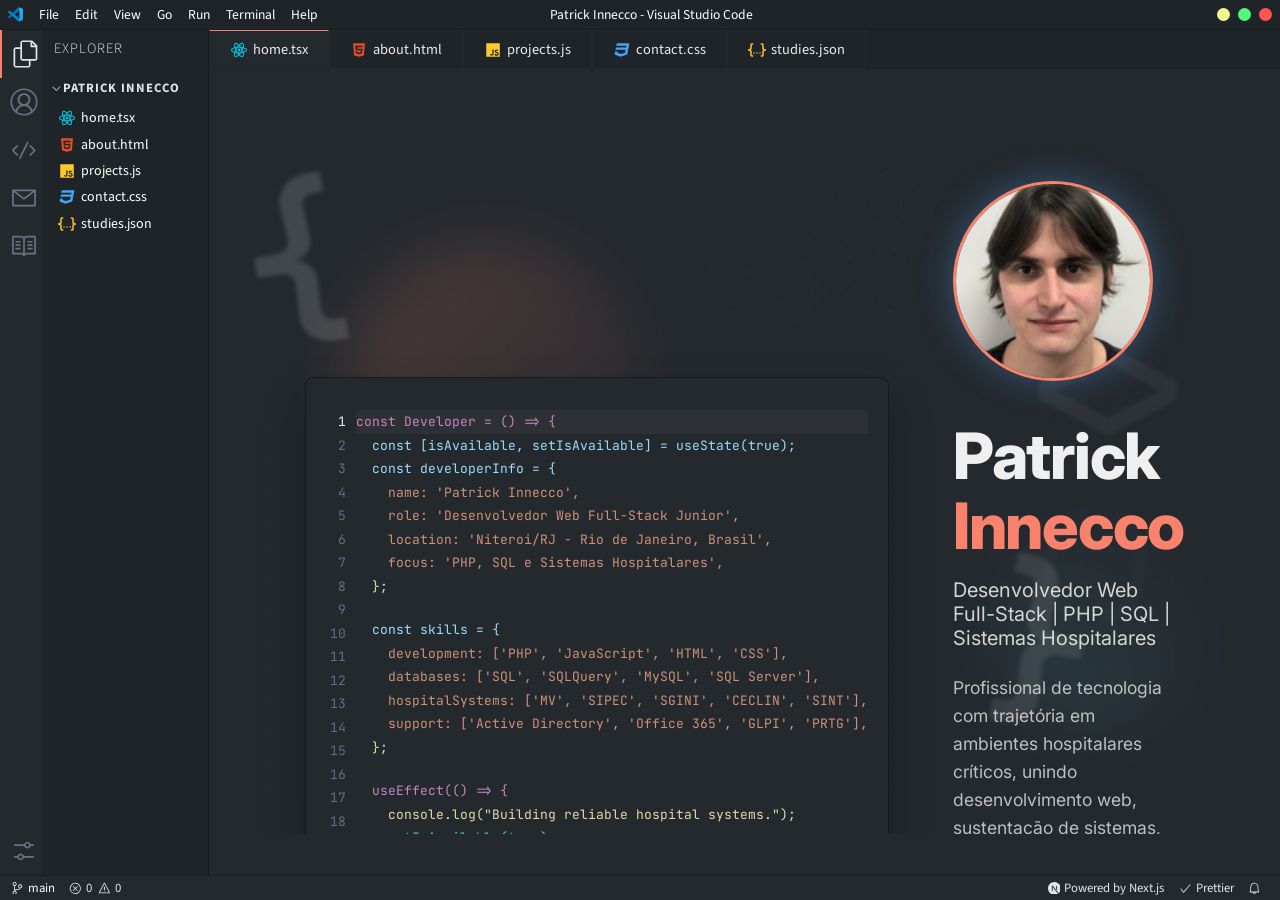
==== commit 72f432ae: "fix: adiciona .nojekyll e republica build estatico atual O GitHub Pages estava processando o site co" ====
--- a/index.html
+++ b/index.html
@@ -1 +1 @@
-<!DOCTYPE html><html><head><meta charSet="utf-8" data-next-head=""/><meta name="viewport" content="width=device-width" data-next-head=""/><title data-next-head="">Patrick Innecco | Início</title><meta name="description" content="Patrick Innecco - Desenvolvedor Web Full-Stack com atuação em PHP, SQL, sistemas hospitalares, Sistema MV, infraestrutura e suporte técnico." data-next-head=""/><meta name="keywords" content="patrick innecco, desenvolvedor web full-stack, php, sql, mysql, sistema mv, sistemas hospitalares, suporte tecnico, active directory, office 365" data-next-head=""/><meta property="og:title" content="Patrick Innecco - Desenvolvedor Web Full-Stack" data-next-head=""/><meta property="og:description" content="Portfolio profissional de Patrick Innecco, com experiência em desenvolvimento web, sistemas hospitalares, banco de dados e suporte técnico." data-next-head=""/><meta property="og:image" content="/blank.png" data-next-head=""/><meta property="og:url" content="https://example.com" data-next-head=""/><meta name="twitter:card" content="summary_large_image" data-next-head=""/><link rel="preload" href="/_next/static/chunks/0p9px1dlgrgg9.css" as="style"/><link rel="preload" href="/_next/static/chunks/2o9gd0rjd7b_2.css" as="style"/><link rel="stylesheet" href="/_next/static/chunks/0p9px1dlgrgg9.css" data-n-g=""/><link rel="stylesheet" href="/_next/static/chunks/2o9gd0rjd7b_2.css" data-n-p=""/><noscript data-n-css=""></noscript><script src="/_next/static/chunks/10ds5ppzl5hn6.js" defer=""></script><script src="/_next/static/chunks/2imn2c9h-6ryz.js" defer=""></script><script src="/_next/static/chunks/1fdjw9s2_rsy8.js" defer=""></script><script src="/_next/static/chunks/23m7p5rd1o7q2.js" defer=""></script><script src="/_next/static/chunks/3vwt8qgu5yi78.js" defer=""></script><script src="/_next/static/chunks/3aq0qa1y3bu2z.js" defer=""></script><script src="/_next/static/chunks/turbopack-3_ngyl-yj3899.js" defer=""></script><script src="/_next/static/chunks/1mgffccvqlofd.js" defer=""></script><script src="/_next/static/chunks/turbopack-30ynj9sdquyxx.js" defer=""></script><script src="/_next/static/rUsuEiBc1AU2d95Sc-nj2/_buildManifest.js" defer=""></script><script src="/_next/static/rUsuEiBc1AU2d95Sc-nj2/_ssgManifest.js" defer=""></script><script src="/_next/static/rUsuEiBc1AU2d95Sc-nj2/_clientMiddlewareManifest.js" defer=""></script></head><body><link rel="preload" as="image" href="/logos/vscode_icon.svg"/><link rel="preload" as="image" href="/logos/react_icon.svg"/><link rel="preload" as="image" href="/logos/html_icon.svg"/><link rel="preload" as="image" href="/logos/js_icon.svg"/><link rel="preload" as="image" href="/logos/css_icon.svg"/><link rel="preload" as="image" href="/logos/json_icon.svg"/><div id="__next"><section class="Titlebar-module__R7frfW__titlebar"><img src="/logos/vscode_icon.svg" alt="VSCode Icon" height="15" width="15"/><div class="Titlebar-module__R7frfW__items"><p>File</p><p>Edit</p><p>View</p><p>Go</p><p>Run</p><p>Terminal</p><p>Help</p></div><p class="Titlebar-module__R7frfW__title">Patrick Innecco - Visual Studio Code</p><div class="Titlebar-module__R7frfW__windowButtons"><span class="Titlebar-module__R7frfW__minimize"></span><span class="Titlebar-module__R7frfW__maximize"></span><span class="Titlebar-module__R7frfW__close"></span></div></section><div class="Layout-module__jbLzUW__main"><aside class="Sidebar-module__pflBXq__sidebar"><div><a href="/"><div class="Sidebar-module__pflBXq__iconContainer Sidebar-module__pflBXq__active"><svg stroke="currentColor" fill="rgb(225, 228, 232)" stroke-width="0" viewBox="0 0 24 24" class="Sidebar-module__pflBXq__icon" height="16" width="16" xmlns="http://www.w3.org/2000/svg"><path d="M17.5 0h-9L7 1.5V6H2.5L1 7.5v15.07L2.5 24h12.07L16 22.57V18h4.7l1.3-1.43V4.5L17.5 0zm0 2.12l2.38 2.38H17.5V2.12zm-3 20.38h-12v-15H7v9.07L8.5 18h6v4.5zm6-6h-12v-15H16V6h4.5v10.5z"></path></svg></div></a><a href="/about"><div class="Sidebar-module__pflBXq__iconContainer false"><svg stroke="currentColor" fill="rgb(106, 115, 125)" stroke-width="0" viewBox="0 0 16 16" class="Sidebar-module__pflBXq__icon" height="16" width="16" xmlns="http://www.w3.org/2000/svg"><path d="M16 7.992C16 3.58 12.416 0 8 0S0 3.58 0 7.992c0 2.43 1.104 4.62 2.832 6.09.016.016.032.016.032.032.144.112.288.224.448.336.08.048.144.111.224.175A7.98 7.98 0 0 0 8.016 16a7.98 7.98 0 0 0 4.48-1.375c.08-.048.144-.111.224-.16.144-.111.304-.223.448-.335.016-.016.032-.016.032-.032 1.696-1.487 2.8-3.676 2.8-6.106zm-8 7.001c-1.504 0-2.88-.48-4.016-1.279.016-.128.048-.255.08-.383a4.17 4.17 0 0 1 .416-.991c.176-.304.384-.576.64-.816.24-.24.528-.463.816-.639.304-.176.624-.304.976-.4A4.15 4.15 0 0 1 8 10.342a4.185 4.185 0 0 1 2.928 1.166c.368.368.656.8.864 1.295.112.288.192.592.24.911A7.03 7.03 0 0 1 8 14.993zm-2.448-7.4a2.49 2.49 0 0 1-.208-1.024c0-.351.064-.703.208-1.023.144-.32.336-.607.576-.847.24-.24.528-.431.848-.575.32-.144.672-.208 1.024-.208.368 0 .704.064 1.024.208.32.144.608.336.848.575.24.24.432.528.576.847.144.32.208.672.208 1.023 0 .368-.064.704-.208 1.023a2.84 2.84 0 0 1-.576.848 2.84 2.84 0 0 1-.848.575 2.715 2.715 0 0 1-2.064 0 2.84 2.84 0 0 1-.848-.575 2.526 2.526 0 0 1-.56-.848zm7.424 5.306c0-.032-.016-.048-.016-.08a5.22 5.22 0 0 0-.688-1.406 4.883 4.883 0 0 0-1.088-1.135 5.207 5.207 0 0 0-1.04-.608 2.82 2.82 0 0 0 .464-.383 4.2 4.2 0 0 0 .624-.784 3.624 3.624 0 0 0 .528-1.934 3.71 3.71 0 0 0-.288-1.47 3.799 3.799 0 0 0-.816-1.199 3.845 3.845 0 0 0-1.2-.8 3.72 3.72 0 0 0-1.472-.287 3.72 3.72 0 0 0-1.472.288 3.631 3.631 0 0 0-1.2.815 3.84 3.84 0 0 0-.8 1.199 3.71 3.71 0 0 0-.288 1.47c0 .352.048.688.144 1.007.096.336.224.64.4.927.16.288.384.544.624.784.144.144.304.271.48.383a5.12 5.12 0 0 0-1.04.624c-.416.32-.784.703-1.088 1.119a4.999 4.999 0 0 0-.688 1.406c-.016.032-.016.064-.016.08C1.776 11.636.992 9.91.992 7.992.992 4.14 4.144.991 8 .991s7.008 3.149 7.008 7.001a6.96 6.96 0 0 1-2.032 4.907z"></path></svg></div></a><a href="/projects"><div class="Sidebar-module__pflBXq__iconContainer false"><svg stroke="currentColor" fill="rgb(106, 115, 125)" stroke-width="0" viewBox="0 0 16 16" class="Sidebar-module__pflBXq__icon" height="16" width="16" xmlns="http://www.w3.org/2000/svg"><path d="M4.708 5.578L2.061 8.224l2.647 2.646-.708.708-3-3V7.87l3-3 .708.708zm7-.708L11 5.578l2.647 2.646L11 10.87l.708.708 3-3V7.87l-3-3zM4.908 13l.894.448 5-10L9.908 3l-5 10z"></path></svg></div></a><a href="/contact"><div class="Sidebar-module__pflBXq__iconContainer false"><svg stroke="currentColor" fill="rgb(106, 115, 125)" stroke-width="0" viewBox="0 0 16 16" class="Sidebar-module__pflBXq__icon" height="16" width="16" xmlns="http://www.w3.org/2000/svg"><path fill-rule="evenodd" clip-rule="evenodd" d="M1 3.5l.5-.5h13l.5.5v9l-.5.5h-13l-.5-.5v-9zm1 1.035V12h12V4.536L8.31 8.9H7.7L2 4.535zM13.03 4H2.97L8 7.869 13.03 4z"></path></svg></div></a><a href="/studies"><div class="Sidebar-module__pflBXq__iconContainer false"><svg stroke="currentColor" fill="rgb(106, 115, 125)" stroke-width="0" viewBox="0 0 16 16" class="Sidebar-module__pflBXq__icon" height="16" width="16" xmlns="http://www.w3.org/2000/svg"><path fill-rule="evenodd" clip-rule="evenodd" d="M14.5 2H9l-.35.15-.65.64-.65-.64L7 2H1.5l-.5.5v10l.5.5h5.29l.86.85h.7l.86-.85h5.29l.5-.5v-10l-.5-.5zm-7 10.32l-.18-.17L7 12H2V3h4.79l.74.74-.03 8.58zM14 12H9l-.35.15-.14.13V3.7l.7-.7H14v9zM6 5H3v1h3V5zm0 4H3v1h3V9zM3 7h3v1H3V7zm10-2h-3v1h3V5zm-3 2h3v1h-3V7zm0 2h3v1h-3V9z"></path></svg></div></a></div><div><div class="Sidebar-module__pflBXq__iconContainer"><a href="/settings"><svg stroke="currentColor" fill="rgb(106, 115, 125)" stroke-width="0" viewBox="0 0 16 16" class="Sidebar-module__pflBXq__icon" height="1em" width="1em" xmlns="http://www.w3.org/2000/svg"><path d="M6 9.5C6.93191 9.5 7.71496 10.1374 7.93699 11H13.5C13.7761 11 14 11.2239 14 11.5C14 11.7455 13.8231 11.9496 13.5899 11.9919L13.5 12L7.93673 12.001C7.71435 12.8631 6.93155 13.5 6 13.5C5.06845 13.5 4.28565 12.8631 4.06327 12.001L2.5 12C2.22386 12 2 11.7761 2 11.5C2 11.2545 2.17688 11.0504 2.41012 11.0081L2.5 11H4.06301C4.28504 10.1374 5.06809 9.5 6 9.5ZM6 10.5C5.44772 10.5 5 10.9477 5 11.5C5 12.0523 5.44772 12.5 6 12.5C6.55228 12.5 7 12.0523 7 11.5C7 10.9477 6.55228 10.5 6 10.5ZM10 2.5C10.9319 2.5 11.715 3.13738 11.937 3.99998L13.5 4C13.7761 4 14 4.22386 14 4.5C14 4.74546 13.8231 4.94961 13.5899 4.99194L13.5 5L11.9367 5.00102C11.7144 5.86312 10.9316 6.5 10 6.5C9.06845 6.5 8.28565 5.86312 8.06327 5.00102L2.5 5C2.22386 5 2 4.77614 2 4.5C2 4.25454 2.17688 4.05039 2.41012 4.00806L2.5 4L8.06301 3.99998C8.28504 3.13738 9.06809 2.5 10 2.5ZM10 3.5C9.44772 3.5 9 3.94772 9 4.5C9 5.05228 9.44772 5.5 10 5.5C10.5523 5.5 11 5.05228 11 4.5C11 3.94772 10.5523 3.5 10 3.5Z"></path></svg></a></div></div></aside><div class="Explorer-module__0yi9oq__explorer"><p class="Explorer-module__0yi9oq__title">Explorer</p><div><input type="checkbox" class="Explorer-module__0yi9oq__checkbox" id="portfolio-checkbox" checked=""/><label for="portfolio-checkbox" class="Explorer-module__0yi9oq__heading"><svg stroke="currentColor" fill="currentColor" stroke-width="0" viewBox="0 0 16 16" class="Explorer-module__0yi9oq__chevron" style="transform:rotate(90deg)" height="1em" width="1em" xmlns="http://www.w3.org/2000/svg"><path fill-rule="evenodd" clip-rule="evenodd" d="M10.072 8.024L5.715 3.667l.618-.62L11 7.716v.618L6.333 13l-.618-.619 4.357-4.357z"></path></svg>Patrick Innecco</label><div class="Explorer-module__0yi9oq__files" style="display:block"><a href="/"><div class="Explorer-module__0yi9oq__file"><img src="/logos/react_icon.svg" alt="home.tsx" height="18" width="18"/> <p>home.tsx</p></div></a><a href="/about"><div class="Explorer-module__0yi9oq__file"><img src="/logos/html_icon.svg" alt="about.html" height="18" width="18"/> <p>about.html</p></div></a><a href="/projects"><div class="Explorer-module__0yi9oq__file"><img src="/logos/js_icon.svg" alt="projects.js" height="18" width="18"/> <p>projects.js</p></div></a><a href="/contact"><div class="Explorer-module__0yi9oq__file"><img src="/logos/css_icon.svg" alt="contact.css" height="18" width="18"/> <p>contact.css</p></div></a><a href="/studies"><div class="Explorer-module__0yi9oq__file"><img src="/logos/json_icon.svg" alt="studies.json" height="18" width="18"/> <p>studies.json</p></div></a></div></div></div><div style="width:100%"><div class="Tabsbar-module__lmDeiW__tabs"><a href="/"><div class="Tab-module__LGq3Hq__tab Tab-module__LGq3Hq__active"><img src="/logos/react_icon.svg" alt="home.tsx" height="18" width="18"/><p>home.tsx</p></div></a><a href="/about"><div class="Tab-module__LGq3Hq__tab false"><img src="/logos/html_icon.svg" alt="about.html" height="18" width="18"/><p>about.html</p></div></a><a href="/projects"><div class="Tab-module__LGq3Hq__tab false"><img src="/logos/js_icon.svg" alt="projects.js" height="18" width="18"/><p>projects.js</p></div></a><a href="/contact"><div class="Tab-module__LGq3Hq__tab false"><img src="/logos/css_icon.svg" alt="contact.css" height="18" width="18"/><p>contact.css</p></div></a><a href="/studies"><div class="Tab-module__LGq3Hq__tab false"><img src="/logos/json_icon.svg" alt="studies.json" height="18" width="18"/><p>studies.json</p></div></a></div><main id="main-editor" class="Layout-module__jbLzUW__content"><div class="HomePage-module__wtOjGq__heroLayout"><div class="HomePage-module__wtOjGq__container"><div class="HomePage-module__wtOjGq__codeSection"><div class="HomePage-module__wtOjGq__codeContainer"><div class="HomePage-module__wtOjGq__editorContent"><div class="HomePage-module__wtOjGq__lineNumbers"><div class="HomePage-module__wtOjGq__lineNumber HomePage-module__wtOjGq__activeLine">1</div><div class="HomePage-module__wtOjGq__lineNumber ">2</div><div class="HomePage-module__wtOjGq__lineNumber ">3</div><div class="HomePage-module__wtOjGq__lineNumber ">4</div><div class="HomePage-module__wtOjGq__lineNumber ">5</div><div class="HomePage-module__wtOjGq__lineNumber ">6</div><div class="HomePage-module__wtOjGq__lineNumber ">7</div><div class="HomePage-module__wtOjGq__lineNumber ">8</div><div class="HomePage-module__wtOjGq__lineNumber ">9</div><div class="HomePage-module__wtOjGq__lineNumber ">10</div><div class="HomePage-module__wtOjGq__lineNumber ">11</div><div class="HomePage-module__wtOjGq__lineNumber ">12</div><div class="HomePage-module__wtOjGq__lineNumber ">13</div><div class="HomePage-module__wtOjGq__lineNumber ">14</div><div class="HomePage-module__wtOjGq__lineNumber ">15</div><div class="HomePage-module__wtOjGq__lineNumber ">16</div><div class="HomePage-module__wtOjGq__lineNumber ">17</div><div class="HomePage-module__wtOjGq__lineNumber ">18</div><div class="HomePage-module__wtOjGq__lineNumber ">19</div><div class="HomePage-module__wtOjGq__lineNumber ">20</div><div class="HomePage-module__wtOjGq__lineNumber ">21</div><div class="HomePage-module__wtOjGq__lineNumber ">22</div><div class="HomePage-module__wtOjGq__lineNumber ">23</div><div class="HomePage-module__wtOjGq__lineNumber ">24</div><div class="HomePage-module__wtOjGq__lineNumber ">25</div><div class="HomePage-module__wtOjGq__lineNumber ">26</div><div class="HomePage-module__wtOjGq__lineNumber ">27</div></div><div class="HomePage-module__wtOjGq__codeEditor"><div class="HomePage-module__wtOjGq__codeLine HomePage-module__wtOjGq__function HomePage-module__wtOjGq__highlightedLine">const Developer = () =&gt; {</div><div class="HomePage-module__wtOjGq__codeLine HomePage-module__wtOjGq__variable ">  const [isAvailable, setIsAvailable] = useState(true);</div><div class="HomePage-module__wtOjGq__codeLine HomePage-module__wtOjGq__variable ">  const developerInfo = {</div><div class="HomePage-module__wtOjGq__codeLine HomePage-module__wtOjGq__array-item ">    name: &#x27;Patrick Innecco&#x27;,</div><div class="HomePage-module__wtOjGq__codeLine HomePage-module__wtOjGq__array-item ">    role: &#x27;Desenvolvedor Web Full-Stack Junior&#x27;,</div><div class="HomePage-module__wtOjGq__codeLine HomePage-module__wtOjGq__array-item ">    location: &#x27;Niteroi/RJ - Rio de Janeiro, Brasil&#x27;,</div><div class="HomePage-module__wtOjGq__codeLine HomePage-module__wtOjGq__array-item ">    focus: &#x27;PHP, SQL e Sistemas Hospitalares&#x27;,</div><div class="HomePage-module__wtOjGq__codeLine HomePage-module__wtOjGq__array-end ">  };</div><div class="HomePage-module__wtOjGq__codeLine HomePage-module__wtOjGq__blank "></div><div class="HomePage-module__wtOjGq__codeLine HomePage-module__wtOjGq__variable ">  const skills = {</div><div class="HomePage-module__wtOjGq__codeLine HomePage-module__wtOjGq__array-item ">    development: [&#x27;PHP&#x27;, &#x27;JavaScript&#x27;, &#x27;HTML&#x27;, &#x27;CSS&#x27;],</div><div class="HomePage-module__wtOjGq__codeLine HomePage-module__wtOjGq__array-item ">    databases: [&#x27;SQL&#x27;, &#x27;SQLQuery&#x27;, &#x27;MySQL&#x27;, &#x27;SQL Server&#x27;],</div><div class="HomePage-module__wtOjGq__codeLine HomePage-module__wtOjGq__array-item ">    hospitalSystems: [&#x27;MV&#x27;, &#x27;SIPEC&#x27;, &#x27;SGINI&#x27;, &#x27;CECLIN&#x27;, &#x27;SINT&#x27;],</div><div class="HomePage-module__wtOjGq__codeLine HomePage-module__wtOjGq__array-item ">    support: [&#x27;Active Directory&#x27;, &#x27;Office 365&#x27;, &#x27;GLPI&#x27;, &#x27;PRTG&#x27;],</div><div class="HomePage-module__wtOjGq__codeLine HomePage-module__wtOjGq__array-end ">  };</div><div class="HomePage-module__wtOjGq__codeLine HomePage-module__wtOjGq__blank "></div><div class="HomePage-module__wtOjGq__codeLine HomePage-module__wtOjGq__nested-function ">  useEffect(() =&gt; {</div><div class="HomePage-module__wtOjGq__codeLine HomePage-module__wtOjGq__return ">    console.log(&quot;Building reliable hospital systems.&quot;);</div><div class="HomePage-module__wtOjGq__codeLine HomePage-module__wtOjGq__function-call ">    setIsAvailable(true);</div><div class="HomePage-module__wtOjGq__codeLine HomePage-module__wtOjGq__close ">  }, []);</div><div class="HomePage-module__wtOjGq__codeLine HomePage-module__wtOjGq__blank "></div><div class="HomePage-module__wtOjGq__codeLine HomePage-module__wtOjGq__return-object ">  return (</div><div class="HomePage-module__wtOjGq__codeLine HomePage-module__wtOjGq__object-method ">    &lt;Portfolio developerInfo={developerInfo} /&gt;</div><div class="HomePage-module__wtOjGq__codeLine HomePage-module__wtOjGq__close ">  );</div><div class="HomePage-module__wtOjGq__codeLine HomePage-module__wtOjGq__close-function ">};</div><div class="HomePage-module__wtOjGq__codeLine HomePage-module__wtOjGq__blank "></div><div class="HomePage-module__wtOjGq__codeLine HomePage-module__wtOjGq__function-call ">export default Developer;</div></div><div class="HomePage-module__wtOjGq__overlayGlow"></div></div></div></div><div class="HomePage-module__wtOjGq__infoSection"><div class="HomePage-module__wtOjGq__profileImageWrapper"><img alt="Patrick Innecco" loading="lazy" width="200" height="200" decoding="async" data-nimg="1" class="HomePage-module__wtOjGq__profileImage" style="color:transparent" src="/_next/static/media/pfp-higher.12jx37im5caze.png"/></div><h1 class="HomePage-module__wtOjGq__developerName">Patrick <span class="HomePage-module__wtOjGq__accentText">Innecco</span></h1><div class="HomePage-module__wtOjGq__developerRole">Desenvolvedor Web Full-Stack | PHP | SQL | Sistemas Hospitalares</div><p class="HomePage-module__wtOjGq__bio">Profissional de tecnologia com trajetória em ambientes hospitalares críticos, unindo desenvolvimento web, sustentação de sistemas, análise de requisitos, banco de dados, infraestrutura e suporte técnico. Atuação atual focada em aplicações web em PHP, SQL, JavaScript e sistemas hospitalares.</p><div class="HomePage-module__wtOjGq__actionLinks"><a class="HomePage-module__wtOjGq__primaryLink" href="/projects">View Projects <svg stroke="currentColor" fill="currentColor" stroke-width="0" viewBox="0 0 16 16" height="1em" width="1em" xmlns="http://www.w3.org/2000/svg"><path fill-rule="evenodd" clip-rule="evenodd" d="M9 13.887l5-5V8.18l-5-5-.707.707 4.146 4.147H2v1h10.44L8.292 13.18l.707.707z"></path></svg></a></div></div></div><div class="HomePage-module__wtOjGq__decorElements"><div class="HomePage-module__wtOjGq__codeFlare"></div><div class="HomePage-module__wtOjGq__gridLines"></div><div class="HomePage-module__wtOjGq__codeBlock1">{</div><div class="HomePage-module__wtOjGq__codeBlock2">}</div><div class="HomePage-module__wtOjGq__codeBlock3">&lt;&gt;</div><div class="HomePage-module__wtOjGq__codeBlock4">/&gt;</div><div class="HomePage-module__wtOjGq__orb1"></div><div class="HomePage-module__wtOjGq__orb2"></div><div class="HomePage-module__wtOjGq__orb3"></div><div class="HomePage-module__wtOjGq__codeSymbol1">()</div><div class="HomePage-module__wtOjGq__codeSymbol2">[]</div><div class="HomePage-module__wtOjGq__codeSymbol3">=&gt;</div><div class="HomePage-module__wtOjGq__dotPattern"></div><div class="HomePage-module__wtOjGq__mobileAccent"></div></div></div></main></div></div><footer class="Bottombar-module__4HLmzG__bottomBar"><div class="Bottombar-module__4HLmzG__container"><a href="https://github.com/itsnitinr/vscode-portfolio" target="_blank" rel="noreferrer noopener" class="Bottombar-module__4HLmzG__section"><svg stroke="currentColor" fill="currentColor" stroke-width="0" viewBox="0 0 24 24" class="Bottombar-module__4HLmzG__icon" height="1em" width="1em" xmlns="http://www.w3.org/2000/svg"><path d="M21.007 8.222A3.738 3.738 0 0 0 15.045 5.2a3.737 3.737 0 0 0 1.156 6.583 2.988 2.988 0 0 1-2.668 1.67h-2.99a4.456 4.456 0 0 0-2.989 1.165V7.4a3.737 3.737 0 1 0-1.494 0v9.117a3.776 3.776 0 1 0 1.816.099 2.99 2.99 0 0 1 2.668-1.667h2.99a4.484 4.484 0 0 0 4.223-3.039 3.736 3.736 0 0 0 3.25-3.687zM4.565 3.738a2.242 2.242 0 1 1 4.484 0 2.242 2.242 0 0 1-4.484 0zm4.484 16.441a2.242 2.242 0 1 1-4.484 0 2.242 2.242 0 0 1 4.484 0zm8.221-9.715a2.242 2.242 0 1 1 0-4.485 2.242 2.242 0 0 1 0 4.485z"></path></svg><p>main</p></a><div class="Bottombar-module__4HLmzG__section"><svg stroke="currentColor" fill="currentColor" stroke-width="0" viewBox="0 0 16 16" class="Bottombar-module__4HLmzG__icon" height="1em" width="1em" xmlns="http://www.w3.org/2000/svg"><path fill-rule="evenodd" clip-rule="evenodd" d="M8.6 1c1.6.1 3.1.9 4.2 2 1.3 1.4 2 3.1 2 5.1 0 1.6-.6 3.1-1.6 4.4-1 1.2-2.4 2.1-4 2.4-1.6.3-3.2.1-4.6-.7-1.4-.8-2.5-2-3.1-3.5C.9 9.2.8 7.5 1.3 6c.5-1.6 1.4-2.9 2.8-3.8C5.4 1.3 7 .9 8.6 1zm.5 12.9c1.3-.3 2.5-1 3.4-2.1.8-1.1 1.3-2.4 1.2-3.8 0-1.6-.6-3.2-1.7-4.3-1-1-2.2-1.6-3.6-1.7-1.3-.1-2.7.2-3.8 1-1.1.8-1.9 1.9-2.3 3.3-.4 1.3-.4 2.7.2 4 .6 1.3 1.5 2.3 2.7 3 1.2.7 2.6.9 3.9.6zM7.9 7.5L10.3 5l.7.7-2.4 2.5 2.4 2.5-.7.7-2.4-2.5-2.4 2.5-.7-.7 2.4-2.5-2.4-2.5.7-.7 2.4 2.5z"></path></svg><p>0</p>  <svg stroke="currentColor" fill="currentColor" stroke-width="0" viewBox="0 0 16 16" class="Bottombar-module__4HLmzG__icon" height="1em" width="1em" xmlns="http://www.w3.org/2000/svg"><path fill-rule="evenodd" clip-rule="evenodd" d="M7.56 1h.88l6.54 12.26-.44.74H1.44L1 13.26 7.56 1zM8 2.28L2.28 13H13.7L8 2.28zM8.625 12v-1h-1.25v1h1.25zm-1.25-2V6h1.25v4h-1.25z"></path></svg><p>0</p></div></div><div class="Bottombar-module__4HLmzG__container"><div class="Bottombar-module__4HLmzG__section"><svg stroke="currentColor" fill="currentColor" stroke-width="0" role="img" viewBox="0 0 24 24" class="Bottombar-module__4HLmzG__icon" height="1em" width="1em" xmlns="http://www.w3.org/2000/svg"><path d="M18.665 21.978C16.758 23.255 14.465 24 12 24 5.377 24 0 18.623 0 12S5.377 0 12 0s12 5.377 12 12c0 3.583-1.574 6.801-4.067 9.001L9.219 7.2H7.2v9.596h1.615V9.251l9.85 12.727Zm-3.332-8.533 1.6 2.061V7.2h-1.6v6.245Z"></path></svg><p>Powered by Next.js</p></div><div class="Bottombar-module__4HLmzG__section"><svg stroke="currentColor" fill="currentColor" stroke-width="0" viewBox="0 0 16 16" class="Bottombar-module__4HLmzG__icon" height="1em" width="1em" xmlns="http://www.w3.org/2000/svg"><path fill-rule="evenodd" clip-rule="evenodd" d="M14.431 3.323l-8.47 10-.79-.036-3.35-4.77.818-.574 2.978 4.24 8.051-9.506.764.646z"></path></svg><p>Prettier</p></div><div class="Bottombar-module__4HLmzG__section"><svg stroke="currentColor" fill="currentColor" stroke-width="0" viewBox="0 0 16 16" height="1em" width="1em" xmlns="http://www.w3.org/2000/svg"><path d="M13.377 10.573a7.63 7.63 0 0 1-.383-2.38V6.195a5.115 5.115 0 0 0-1.268-3.446 5.138 5.138 0 0 0-3.242-1.722c-.694-.072-1.4 0-2.07.227-.67.215-1.28.574-1.794 1.053a4.923 4.923 0 0 0-1.208 1.675 5.067 5.067 0 0 0-.431 2.022v2.2a7.61 7.61 0 0 1-.383 2.37L2 12.343l.479.658h3.505c0 .526.215 1.04.586 1.412.37.37.885.586 1.412.586.526 0 1.04-.215 1.411-.586s.587-.886.587-1.412h3.505l.478-.658-.586-1.77zm-4.69 3.147a.997.997 0 0 1-.705.299.997.997 0 0 1-.706-.3.997.997 0 0 1-.3-.705h1.999a.939.939 0 0 1-.287.706zm-5.515-1.71l.371-1.114a8.633 8.633 0 0 0 .443-2.691V6.004c0-.563.12-1.113.347-1.616.227-.514.55-.969.969-1.34.419-.382.91-.67 1.436-.837.538-.18 1.1-.24 1.65-.18a4.147 4.147 0 0 1 2.597 1.4 4.133 4.133 0 0 1 1.004 2.776v2.01c0 .909.144 1.818.443 2.691l.371 1.113h-9.63v-.012z"></path></svg></div></div></footer></div><script id="__NEXT_DATA__" type="application/json">{"props":{"pageProps":{"title":"Início"},"__N_SSG":true},"page":"/","query":{},"buildId":"rUsuEiBc1AU2d95Sc-nj2","isFallback":false,"gsp":true,"scriptLoader":[]}</script></body></html>+<!DOCTYPE html><html><head><meta charSet="utf-8" data-next-head=""/><meta name="viewport" content="width=device-width" data-next-head=""/><title data-next-head="">Patrick Innecco | Início</title><meta name="description" content="Patrick Innecco - Desenvolvedor Web Full-Stack com atuação em PHP, SQL, sistemas hospitalares, Sistema MV, infraestrutura e suporte técnico." data-next-head=""/><meta name="keywords" content="patrick innecco, desenvolvedor web full-stack, php, sql, mysql, sistema mv, sistemas hospitalares, suporte tecnico, active directory, office 365" data-next-head=""/><meta property="og:title" content="Patrick Innecco - Desenvolvedor Web Full-Stack" data-next-head=""/><meta property="og:description" content="Portfolio profissional de Patrick Innecco, com experiência em desenvolvimento web, sistemas hospitalares, banco de dados e suporte técnico." data-next-head=""/><meta property="og:image" content="/blank.png" data-next-head=""/><meta property="og:url" content="https://example.com" data-next-head=""/><meta name="twitter:card" content="summary_large_image" data-next-head=""/><link rel="preload" href="/_next/static/chunks/0p9px1dlgrgg9.css" as="style"/><link rel="preload" href="/_next/static/chunks/2o9gd0rjd7b_2.css" as="style"/><link rel="stylesheet" href="/_next/static/chunks/0p9px1dlgrgg9.css" data-n-g=""/><link rel="stylesheet" href="/_next/static/chunks/2o9gd0rjd7b_2.css" data-n-p=""/><noscript data-n-css=""></noscript><script src="/_next/static/chunks/10ds5ppzl5hn6.js" defer=""></script><script src="/_next/static/chunks/2imn2c9h-6ryz.js" defer=""></script><script src="/_next/static/chunks/1fdjw9s2_rsy8.js" defer=""></script><script src="/_next/static/chunks/23m7p5rd1o7q2.js" defer=""></script><script src="/_next/static/chunks/3vwt8qgu5yi78.js" defer=""></script><script src="/_next/static/chunks/3aq0qa1y3bu2z.js" defer=""></script><script src="/_next/static/chunks/turbopack-3_ngyl-yj3899.js" defer=""></script><script src="/_next/static/chunks/1mgffccvqlofd.js" defer=""></script><script src="/_next/static/chunks/turbopack-30ynj9sdquyxx.js" defer=""></script><script src="/_next/static/1lY_fVfMIJGmfnm98qaTK/_buildManifest.js" defer=""></script><script src="/_next/static/1lY_fVfMIJGmfnm98qaTK/_ssgManifest.js" defer=""></script><script src="/_next/static/1lY_fVfMIJGmfnm98qaTK/_clientMiddlewareManifest.js" defer=""></script></head><body><link rel="preload" as="image" href="/logos/vscode_icon.svg"/><link rel="preload" as="image" href="/logos/react_icon.svg"/><link rel="preload" as="image" href="/logos/html_icon.svg"/><link rel="preload" as="image" href="/logos/js_icon.svg"/><link rel="preload" as="image" href="/logos/css_icon.svg"/><link rel="preload" as="image" href="/logos/json_icon.svg"/><div id="__next"><section class="Titlebar-module__R7frfW__titlebar"><img src="/logos/vscode_icon.svg" alt="VSCode Icon" height="15" width="15"/><div class="Titlebar-module__R7frfW__items"><p>File</p><p>Edit</p><p>View</p><p>Go</p><p>Run</p><p>Terminal</p><p>Help</p></div><p class="Titlebar-module__R7frfW__title">Patrick Innecco - Visual Studio Code</p><div class="Titlebar-module__R7frfW__windowButtons"><span class="Titlebar-module__R7frfW__minimize"></span><span class="Titlebar-module__R7frfW__maximize"></span><span class="Titlebar-module__R7frfW__close"></span></div></section><div class="Layout-module__jbLzUW__main"><aside class="Sidebar-module__pflBXq__sidebar"><div><a href="/"><div class="Sidebar-module__pflBXq__iconContainer Sidebar-module__pflBXq__active"><svg stroke="currentColor" fill="rgb(225, 228, 232)" stroke-width="0" viewBox="0 0 24 24" class="Sidebar-module__pflBXq__icon" height="16" width="16" xmlns="http://www.w3.org/2000/svg"><path d="M17.5 0h-9L7 1.5V6H2.5L1 7.5v15.07L2.5 24h12.07L16 22.57V18h4.7l1.3-1.43V4.5L17.5 0zm0 2.12l2.38 2.38H17.5V2.12zm-3 20.38h-12v-15H7v9.07L8.5 18h6v4.5zm6-6h-12v-15H16V6h4.5v10.5z"></path></svg></div></a><a href="/about"><div class="Sidebar-module__pflBXq__iconContainer false"><svg stroke="currentColor" fill="rgb(106, 115, 125)" stroke-width="0" viewBox="0 0 16 16" class="Sidebar-module__pflBXq__icon" height="16" width="16" xmlns="http://www.w3.org/2000/svg"><path d="M16 7.992C16 3.58 12.416 0 8 0S0 3.58 0 7.992c0 2.43 1.104 4.62 2.832 6.09.016.016.032.016.032.032.144.112.288.224.448.336.08.048.144.111.224.175A7.98 7.98 0 0 0 8.016 16a7.98 7.98 0 0 0 4.48-1.375c.08-.048.144-.111.224-.16.144-.111.304-.223.448-.335.016-.016.032-.016.032-.032 1.696-1.487 2.8-3.676 2.8-6.106zm-8 7.001c-1.504 0-2.88-.48-4.016-1.279.016-.128.048-.255.08-.383a4.17 4.17 0 0 1 .416-.991c.176-.304.384-.576.64-.816.24-.24.528-.463.816-.639.304-.176.624-.304.976-.4A4.15 4.15 0 0 1 8 10.342a4.185 4.185 0 0 1 2.928 1.166c.368.368.656.8.864 1.295.112.288.192.592.24.911A7.03 7.03 0 0 1 8 14.993zm-2.448-7.4a2.49 2.49 0 0 1-.208-1.024c0-.351.064-.703.208-1.023.144-.32.336-.607.576-.847.24-.24.528-.431.848-.575.32-.144.672-.208 1.024-.208.368 0 .704.064 1.024.208.32.144.608.336.848.575.24.24.432.528.576.847.144.32.208.672.208 1.023 0 .368-.064.704-.208 1.023a2.84 2.84 0 0 1-.576.848 2.84 2.84 0 0 1-.848.575 2.715 2.715 0 0 1-2.064 0 2.84 2.84 0 0 1-.848-.575 2.526 2.526 0 0 1-.56-.848zm7.424 5.306c0-.032-.016-.048-.016-.08a5.22 5.22 0 0 0-.688-1.406 4.883 4.883 0 0 0-1.088-1.135 5.207 5.207 0 0 0-1.04-.608 2.82 2.82 0 0 0 .464-.383 4.2 4.2 0 0 0 .624-.784 3.624 3.624 0 0 0 .528-1.934 3.71 3.71 0 0 0-.288-1.47 3.799 3.799 0 0 0-.816-1.199 3.845 3.845 0 0 0-1.2-.8 3.72 3.72 0 0 0-1.472-.287 3.72 3.72 0 0 0-1.472.288 3.631 3.631 0 0 0-1.2.815 3.84 3.84 0 0 0-.8 1.199 3.71 3.71 0 0 0-.288 1.47c0 .352.048.688.144 1.007.096.336.224.64.4.927.16.288.384.544.624.784.144.144.304.271.48.383a5.12 5.12 0 0 0-1.04.624c-.416.32-.784.703-1.088 1.119a4.999 4.999 0 0 0-.688 1.406c-.016.032-.016.064-.016.08C1.776 11.636.992 9.91.992 7.992.992 4.14 4.144.991 8 .991s7.008 3.149 7.008 7.001a6.96 6.96 0 0 1-2.032 4.907z"></path></svg></div></a><a href="/projects"><div class="Sidebar-module__pflBXq__iconContainer false"><svg stroke="currentColor" fill="rgb(106, 115, 125)" stroke-width="0" viewBox="0 0 16 16" class="Sidebar-module__pflBXq__icon" height="16" width="16" xmlns="http://www.w3.org/2000/svg"><path d="M4.708 5.578L2.061 8.224l2.647 2.646-.708.708-3-3V7.87l3-3 .708.708zm7-.708L11 5.578l2.647 2.646L11 10.87l.708.708 3-3V7.87l-3-3zM4.908 13l.894.448 5-10L9.908 3l-5 10z"></path></svg></div></a><a href="/contact"><div class="Sidebar-module__pflBXq__iconContainer false"><svg stroke="currentColor" fill="rgb(106, 115, 125)" stroke-width="0" viewBox="0 0 16 16" class="Sidebar-module__pflBXq__icon" height="16" width="16" xmlns="http://www.w3.org/2000/svg"><path fill-rule="evenodd" clip-rule="evenodd" d="M1 3.5l.5-.5h13l.5.5v9l-.5.5h-13l-.5-.5v-9zm1 1.035V12h12V4.536L8.31 8.9H7.7L2 4.535zM13.03 4H2.97L8 7.869 13.03 4z"></path></svg></div></a><a href="/studies"><div class="Sidebar-module__pflBXq__iconContainer false"><svg stroke="currentColor" fill="rgb(106, 115, 125)" stroke-width="0" viewBox="0 0 16 16" class="Sidebar-module__pflBXq__icon" height="16" width="16" xmlns="http://www.w3.org/2000/svg"><path fill-rule="evenodd" clip-rule="evenodd" d="M14.5 2H9l-.35.15-.65.64-.65-.64L7 2H1.5l-.5.5v10l.5.5h5.29l.86.85h.7l.86-.85h5.29l.5-.5v-10l-.5-.5zm-7 10.32l-.18-.17L7 12H2V3h4.79l.74.74-.03 8.58zM14 12H9l-.35.15-.14.13V3.7l.7-.7H14v9zM6 5H3v1h3V5zm0 4H3v1h3V9zM3 7h3v1H3V7zm10-2h-3v1h3V5zm-3 2h3v1h-3V7zm0 2h3v1h-3V9z"></path></svg></div></a></div><div><div class="Sidebar-module__pflBXq__iconContainer"><a href="/settings"><svg stroke="currentColor" fill="rgb(106, 115, 125)" stroke-width="0" viewBox="0 0 16 16" class="Sidebar-module__pflBXq__icon" height="1em" width="1em" xmlns="http://www.w3.org/2000/svg"><path d="M6 9.5C6.93191 9.5 7.71496 10.1374 7.93699 11H13.5C13.7761 11 14 11.2239 14 11.5C14 11.7455 13.8231 11.9496 13.5899 11.9919L13.5 12L7.93673 12.001C7.71435 12.8631 6.93155 13.5 6 13.5C5.06845 13.5 4.28565 12.8631 4.06327 12.001L2.5 12C2.22386 12 2 11.7761 2 11.5C2 11.2545 2.17688 11.0504 2.41012 11.0081L2.5 11H4.06301C4.28504 10.1374 5.06809 9.5 6 9.5ZM6 10.5C5.44772 10.5 5 10.9477 5 11.5C5 12.0523 5.44772 12.5 6 12.5C6.55228 12.5 7 12.0523 7 11.5C7 10.9477 6.55228 10.5 6 10.5ZM10 2.5C10.9319 2.5 11.715 3.13738 11.937 3.99998L13.5 4C13.7761 4 14 4.22386 14 4.5C14 4.74546 13.8231 4.94961 13.5899 4.99194L13.5 5L11.9367 5.00102C11.7144 5.86312 10.9316 6.5 10 6.5C9.06845 6.5 8.28565 5.86312 8.06327 5.00102L2.5 5C2.22386 5 2 4.77614 2 4.5C2 4.25454 2.17688 4.05039 2.41012 4.00806L2.5 4L8.06301 3.99998C8.28504 3.13738 9.06809 2.5 10 2.5ZM10 3.5C9.44772 3.5 9 3.94772 9 4.5C9 5.05228 9.44772 5.5 10 5.5C10.5523 5.5 11 5.05228 11 4.5C11 3.94772 10.5523 3.5 10 3.5Z"></path></svg></a></div></div></aside><div class="Explorer-module__0yi9oq__explorer"><p class="Explorer-module__0yi9oq__title">Explorer</p><div><input type="checkbox" class="Explorer-module__0yi9oq__checkbox" id="portfolio-checkbox" checked=""/><label for="portfolio-checkbox" class="Explorer-module__0yi9oq__heading"><svg stroke="currentColor" fill="currentColor" stroke-width="0" viewBox="0 0 16 16" class="Explorer-module__0yi9oq__chevron" style="transform:rotate(90deg)" height="1em" width="1em" xmlns="http://www.w3.org/2000/svg"><path fill-rule="evenodd" clip-rule="evenodd" d="M10.072 8.024L5.715 3.667l.618-.62L11 7.716v.618L6.333 13l-.618-.619 4.357-4.357z"></path></svg>Patrick Innecco</label><div class="Explorer-module__0yi9oq__files" style="display:block"><a href="/"><div class="Explorer-module__0yi9oq__file"><img src="/logos/react_icon.svg" alt="home.tsx" height="18" width="18"/> <p>home.tsx</p></div></a><a href="/about"><div class="Explorer-module__0yi9oq__file"><img src="/logos/html_icon.svg" alt="about.html" height="18" width="18"/> <p>about.html</p></div></a><a href="/projects"><div class="Explorer-module__0yi9oq__file"><img src="/logos/js_icon.svg" alt="projects.js" height="18" width="18"/> <p>projects.js</p></div></a><a href="/contact"><div class="Explorer-module__0yi9oq__file"><img src="/logos/css_icon.svg" alt="contact.css" height="18" width="18"/> <p>contact.css</p></div></a><a href="/studies"><div class="Explorer-module__0yi9oq__file"><img src="/logos/json_icon.svg" alt="studies.json" height="18" width="18"/> <p>studies.json</p></div></a></div></div></div><div style="width:100%"><div class="Tabsbar-module__lmDeiW__tabs"><a href="/"><div class="Tab-module__LGq3Hq__tab Tab-module__LGq3Hq__active"><img src="/logos/react_icon.svg" alt="home.tsx" height="18" width="18"/><p>home.tsx</p></div></a><a href="/about"><div class="Tab-module__LGq3Hq__tab false"><img src="/logos/html_icon.svg" alt="about.html" height="18" width="18"/><p>about.html</p></div></a><a href="/projects"><div class="Tab-module__LGq3Hq__tab false"><img src="/logos/js_icon.svg" alt="projects.js" height="18" width="18"/><p>projects.js</p></div></a><a href="/contact"><div class="Tab-module__LGq3Hq__tab false"><img src="/logos/css_icon.svg" alt="contact.css" height="18" width="18"/><p>contact.css</p></div></a><a href="/studies"><div class="Tab-module__LGq3Hq__tab false"><img src="/logos/json_icon.svg" alt="studies.json" height="18" width="18"/><p>studies.json</p></div></a></div><main id="main-editor" class="Layout-module__jbLzUW__content"><div class="HomePage-module__wtOjGq__heroLayout"><div class="HomePage-module__wtOjGq__container"><div class="HomePage-module__wtOjGq__codeSection"><div class="HomePage-module__wtOjGq__codeContainer"><div class="HomePage-module__wtOjGq__editorContent"><div class="HomePage-module__wtOjGq__lineNumbers"><div class="HomePage-module__wtOjGq__lineNumber HomePage-module__wtOjGq__activeLine">1</div><div class="HomePage-module__wtOjGq__lineNumber ">2</div><div class="HomePage-module__wtOjGq__lineNumber ">3</div><div class="HomePage-module__wtOjGq__lineNumber ">4</div><div class="HomePage-module__wtOjGq__lineNumber ">5</div><div class="HomePage-module__wtOjGq__lineNumber ">6</div><div class="HomePage-module__wtOjGq__lineNumber ">7</div><div class="HomePage-module__wtOjGq__lineNumber ">8</div><div class="HomePage-module__wtOjGq__lineNumber ">9</div><div class="HomePage-module__wtOjGq__lineNumber ">10</div><div class="HomePage-module__wtOjGq__lineNumber ">11</div><div class="HomePage-module__wtOjGq__lineNumber ">12</div><div class="HomePage-module__wtOjGq__lineNumber ">13</div><div class="HomePage-module__wtOjGq__lineNumber ">14</div><div class="HomePage-module__wtOjGq__lineNumber ">15</div><div class="HomePage-module__wtOjGq__lineNumber ">16</div><div class="HomePage-module__wtOjGq__lineNumber ">17</div><div class="HomePage-module__wtOjGq__lineNumber ">18</div><div class="HomePage-module__wtOjGq__lineNumber ">19</div><div class="HomePage-module__wtOjGq__lineNumber ">20</div><div class="HomePage-module__wtOjGq__lineNumber ">21</div><div class="HomePage-module__wtOjGq__lineNumber ">22</div><div class="HomePage-module__wtOjGq__lineNumber ">23</div><div class="HomePage-module__wtOjGq__lineNumber ">24</div><div class="HomePage-module__wtOjGq__lineNumber ">25</div><div class="HomePage-module__wtOjGq__lineNumber ">26</div><div class="HomePage-module__wtOjGq__lineNumber ">27</div></div><div class="HomePage-module__wtOjGq__codeEditor"><div class="HomePage-module__wtOjGq__codeLine HomePage-module__wtOjGq__function HomePage-module__wtOjGq__highlightedLine">const Developer = () =&gt; {</div><div class="HomePage-module__wtOjGq__codeLine HomePage-module__wtOjGq__variable ">  const [isAvailable, setIsAvailable] = useState(true);</div><div class="HomePage-module__wtOjGq__codeLine HomePage-module__wtOjGq__variable ">  const developerInfo = {</div><div class="HomePage-module__wtOjGq__codeLine HomePage-module__wtOjGq__array-item ">    name: &#x27;Patrick Innecco&#x27;,</div><div class="HomePage-module__wtOjGq__codeLine HomePage-module__wtOjGq__array-item ">    role: &#x27;Desenvolvedor Web Full-Stack Junior&#x27;,</div><div class="HomePage-module__wtOjGq__codeLine HomePage-module__wtOjGq__array-item ">    location: &#x27;Niteroi/RJ - Rio de Janeiro, Brasil&#x27;,</div><div class="HomePage-module__wtOjGq__codeLine HomePage-module__wtOjGq__array-item ">    focus: &#x27;PHP, SQL e Sistemas Hospitalares&#x27;,</div><div class="HomePage-module__wtOjGq__codeLine HomePage-module__wtOjGq__array-end ">  };</div><div class="HomePage-module__wtOjGq__codeLine HomePage-module__wtOjGq__blank "></div><div class="HomePage-module__wtOjGq__codeLine HomePage-module__wtOjGq__variable ">  const skills = {</div><div class="HomePage-module__wtOjGq__codeLine HomePage-module__wtOjGq__array-item ">    development: [&#x27;PHP&#x27;, &#x27;JavaScript&#x27;, &#x27;HTML&#x27;, &#x27;CSS&#x27;],</div><div class="HomePage-module__wtOjGq__codeLine HomePage-module__wtOjGq__array-item ">    databases: [&#x27;SQL&#x27;, &#x27;SQLQuery&#x27;, &#x27;MySQL&#x27;, &#x27;SQL Server&#x27;],</div><div class="HomePage-module__wtOjGq__codeLine HomePage-module__wtOjGq__array-item ">    hospitalSystems: [&#x27;MV&#x27;, &#x27;SIPEC&#x27;, &#x27;SGINI&#x27;, &#x27;CECLIN&#x27;, &#x27;SINT&#x27;],</div><div class="HomePage-module__wtOjGq__codeLine HomePage-module__wtOjGq__array-item ">    support: [&#x27;Active Directory&#x27;, &#x27;Office 365&#x27;, &#x27;GLPI&#x27;, &#x27;PRTG&#x27;],</div><div class="HomePage-module__wtOjGq__codeLine HomePage-module__wtOjGq__array-end ">  };</div><div class="HomePage-module__wtOjGq__codeLine HomePage-module__wtOjGq__blank "></div><div class="HomePage-module__wtOjGq__codeLine HomePage-module__wtOjGq__nested-function ">  useEffect(() =&gt; {</div><div class="HomePage-module__wtOjGq__codeLine HomePage-module__wtOjGq__return ">    console.log(&quot;Building reliable hospital systems.&quot;);</div><div class="HomePage-module__wtOjGq__codeLine HomePage-module__wtOjGq__function-call ">    setIsAvailable(true);</div><div class="HomePage-module__wtOjGq__codeLine HomePage-module__wtOjGq__close ">  }, []);</div><div class="HomePage-module__wtOjGq__codeLine HomePage-module__wtOjGq__blank "></div><div class="HomePage-module__wtOjGq__codeLine HomePage-module__wtOjGq__return-object ">  return (</div><div class="HomePage-module__wtOjGq__codeLine HomePage-module__wtOjGq__object-method ">    &lt;Portfolio developerInfo={developerInfo} /&gt;</div><div class="HomePage-module__wtOjGq__codeLine HomePage-module__wtOjGq__close ">  );</div><div class="HomePage-module__wtOjGq__codeLine HomePage-module__wtOjGq__close-function ">};</div><div class="HomePage-module__wtOjGq__codeLine HomePage-module__wtOjGq__blank "></div><div class="HomePage-module__wtOjGq__codeLine HomePage-module__wtOjGq__function-call ">export default Developer;</div></div><div class="HomePage-module__wtOjGq__overlayGlow"></div></div></div></div><div class="HomePage-module__wtOjGq__infoSection"><div class="HomePage-module__wtOjGq__profileImageWrapper"><img alt="Patrick Innecco" loading="lazy" width="200" height="200" decoding="async" data-nimg="1" class="HomePage-module__wtOjGq__profileImage" style="color:transparent" src="/_next/static/media/pfp-higher.12jx37im5caze.png"/></div><h1 class="HomePage-module__wtOjGq__developerName">Patrick <span class="HomePage-module__wtOjGq__accentText">Innecco</span></h1><div class="HomePage-module__wtOjGq__developerRole">Desenvolvedor Web Full-Stack | PHP | SQL | Sistemas Hospitalares</div><p class="HomePage-module__wtOjGq__bio">Profissional de tecnologia com trajetória em ambientes hospitalares críticos, unindo desenvolvimento web, sustentação de sistemas, análise de requisitos, banco de dados, infraestrutura e suporte técnico. Atuação atual focada em aplicações web em PHP, SQL, JavaScript e sistemas hospitalares.</p><div class="HomePage-module__wtOjGq__actionLinks"><a class="HomePage-module__wtOjGq__primaryLink" href="/projects">View Projects <svg stroke="currentColor" fill="currentColor" stroke-width="0" viewBox="0 0 16 16" height="1em" width="1em" xmlns="http://www.w3.org/2000/svg"><path fill-rule="evenodd" clip-rule="evenodd" d="M9 13.887l5-5V8.18l-5-5-.707.707 4.146 4.147H2v1h10.44L8.292 13.18l.707.707z"></path></svg></a></div></div></div><div class="HomePage-module__wtOjGq__decorElements"><div class="HomePage-module__wtOjGq__codeFlare"></div><div class="HomePage-module__wtOjGq__gridLines"></div><div class="HomePage-module__wtOjGq__codeBlock1">{</div><div class="HomePage-module__wtOjGq__codeBlock2">}</div><div class="HomePage-module__wtOjGq__codeBlock3">&lt;&gt;</div><div class="HomePage-module__wtOjGq__codeBlock4">/&gt;</div><div class="HomePage-module__wtOjGq__orb1"></div><div class="HomePage-module__wtOjGq__orb2"></div><div class="HomePage-module__wtOjGq__orb3"></div><div class="HomePage-module__wtOjGq__codeSymbol1">()</div><div class="HomePage-module__wtOjGq__codeSymbol2">[]</div><div class="HomePage-module__wtOjGq__codeSymbol3">=&gt;</div><div class="HomePage-module__wtOjGq__dotPattern"></div><div class="HomePage-module__wtOjGq__mobileAccent"></div></div></div></main></div></div><footer class="Bottombar-module__4HLmzG__bottomBar"><div class="Bottombar-module__4HLmzG__container"><a href="https://github.com/itsnitinr/vscode-portfolio" target="_blank" rel="noreferrer noopener" class="Bottombar-module__4HLmzG__section"><svg stroke="currentColor" fill="currentColor" stroke-width="0" viewBox="0 0 24 24" class="Bottombar-module__4HLmzG__icon" height="1em" width="1em" xmlns="http://www.w3.org/2000/svg"><path d="M21.007 8.222A3.738 3.738 0 0 0 15.045 5.2a3.737 3.737 0 0 0 1.156 6.583 2.988 2.988 0 0 1-2.668 1.67h-2.99a4.456 4.456 0 0 0-2.989 1.165V7.4a3.737 3.737 0 1 0-1.494 0v9.117a3.776 3.776 0 1 0 1.816.099 2.99 2.99 0 0 1 2.668-1.667h2.99a4.484 4.484 0 0 0 4.223-3.039 3.736 3.736 0 0 0 3.25-3.687zM4.565 3.738a2.242 2.242 0 1 1 4.484 0 2.242 2.242 0 0 1-4.484 0zm4.484 16.441a2.242 2.242 0 1 1-4.484 0 2.242 2.242 0 0 1 4.484 0zm8.221-9.715a2.242 2.242 0 1 1 0-4.485 2.242 2.242 0 0 1 0 4.485z"></path></svg><p>main</p></a><div class="Bottombar-module__4HLmzG__section"><svg stroke="currentColor" fill="currentColor" stroke-width="0" viewBox="0 0 16 16" class="Bottombar-module__4HLmzG__icon" height="1em" width="1em" xmlns="http://www.w3.org/2000/svg"><path fill-rule="evenodd" clip-rule="evenodd" d="M8.6 1c1.6.1 3.1.9 4.2 2 1.3 1.4 2 3.1 2 5.1 0 1.6-.6 3.1-1.6 4.4-1 1.2-2.4 2.1-4 2.4-1.6.3-3.2.1-4.6-.7-1.4-.8-2.5-2-3.1-3.5C.9 9.2.8 7.5 1.3 6c.5-1.6 1.4-2.9 2.8-3.8C5.4 1.3 7 .9 8.6 1zm.5 12.9c1.3-.3 2.5-1 3.4-2.1.8-1.1 1.3-2.4 1.2-3.8 0-1.6-.6-3.2-1.7-4.3-1-1-2.2-1.6-3.6-1.7-1.3-.1-2.7.2-3.8 1-1.1.8-1.9 1.9-2.3 3.3-.4 1.3-.4 2.7.2 4 .6 1.3 1.5 2.3 2.7 3 1.2.7 2.6.9 3.9.6zM7.9 7.5L10.3 5l.7.7-2.4 2.5 2.4 2.5-.7.7-2.4-2.5-2.4 2.5-.7-.7 2.4-2.5-2.4-2.5.7-.7 2.4 2.5z"></path></svg><p>0</p>  <svg stroke="currentColor" fill="currentColor" stroke-width="0" viewBox="0 0 16 16" class="Bottombar-module__4HLmzG__icon" height="1em" width="1em" xmlns="http://www.w3.org/2000/svg"><path fill-rule="evenodd" clip-rule="evenodd" d="M7.56 1h.88l6.54 12.26-.44.74H1.44L1 13.26 7.56 1zM8 2.28L2.28 13H13.7L8 2.28zM8.625 12v-1h-1.25v1h1.25zm-1.25-2V6h1.25v4h-1.25z"></path></svg><p>0</p></div></div><div class="Bottombar-module__4HLmzG__container"><div class="Bottombar-module__4HLmzG__section"><svg stroke="currentColor" fill="currentColor" stroke-width="0" role="img" viewBox="0 0 24 24" class="Bottombar-module__4HLmzG__icon" height="1em" width="1em" xmlns="http://www.w3.org/2000/svg"><path d="M18.665 21.978C16.758 23.255 14.465 24 12 24 5.377 24 0 18.623 0 12S5.377 0 12 0s12 5.377 12 12c0 3.583-1.574 6.801-4.067 9.001L9.219 7.2H7.2v9.596h1.615V9.251l9.85 12.727Zm-3.332-8.533 1.6 2.061V7.2h-1.6v6.245Z"></path></svg><p>Powered by Next.js</p></div><div class="Bottombar-module__4HLmzG__section"><svg stroke="currentColor" fill="currentColor" stroke-width="0" viewBox="0 0 16 16" class="Bottombar-module__4HLmzG__icon" height="1em" width="1em" xmlns="http://www.w3.org/2000/svg"><path fill-rule="evenodd" clip-rule="evenodd" d="M14.431 3.323l-8.47 10-.79-.036-3.35-4.77.818-.574 2.978 4.24 8.051-9.506.764.646z"></path></svg><p>Prettier</p></div><div class="Bottombar-module__4HLmzG__section"><svg stroke="currentColor" fill="currentColor" stroke-width="0" viewBox="0 0 16 16" height="1em" width="1em" xmlns="http://www.w3.org/2000/svg"><path d="M13.377 10.573a7.63 7.63 0 0 1-.383-2.38V6.195a5.115 5.115 0 0 0-1.268-3.446 5.138 5.138 0 0 0-3.242-1.722c-.694-.072-1.4 0-2.07.227-.67.215-1.28.574-1.794 1.053a4.923 4.923 0 0 0-1.208 1.675 5.067 5.067 0 0 0-.431 2.022v2.2a7.61 7.61 0 0 1-.383 2.37L2 12.343l.479.658h3.505c0 .526.215 1.04.586 1.412.37.37.885.586 1.412.586.526 0 1.04-.215 1.411-.586s.587-.886.587-1.412h3.505l.478-.658-.586-1.77zm-4.69 3.147a.997.997 0 0 1-.705.299.997.997 0 0 1-.706-.3.997.997 0 0 1-.3-.705h1.999a.939.939 0 0 1-.287.706zm-5.515-1.71l.371-1.114a8.633 8.633 0 0 0 .443-2.691V6.004c0-.563.12-1.113.347-1.616.227-.514.55-.969.969-1.34.419-.382.91-.67 1.436-.837.538-.18 1.1-.24 1.65-.18a4.147 4.147 0 0 1 2.597 1.4 4.133 4.133 0 0 1 1.004 2.776v2.01c0 .909.144 1.818.443 2.691l.371 1.113h-9.63v-.012z"></path></svg></div></div></footer></div><script id="__NEXT_DATA__" type="application/json">{"props":{"pageProps":{"title":"Início"},"__N_SSG":true},"page":"/","query":{},"buildId":"1lY_fVfMIJGmfnm98qaTK","isFallback":false,"gsp":true,"scriptLoader":[]}</script></body></html>
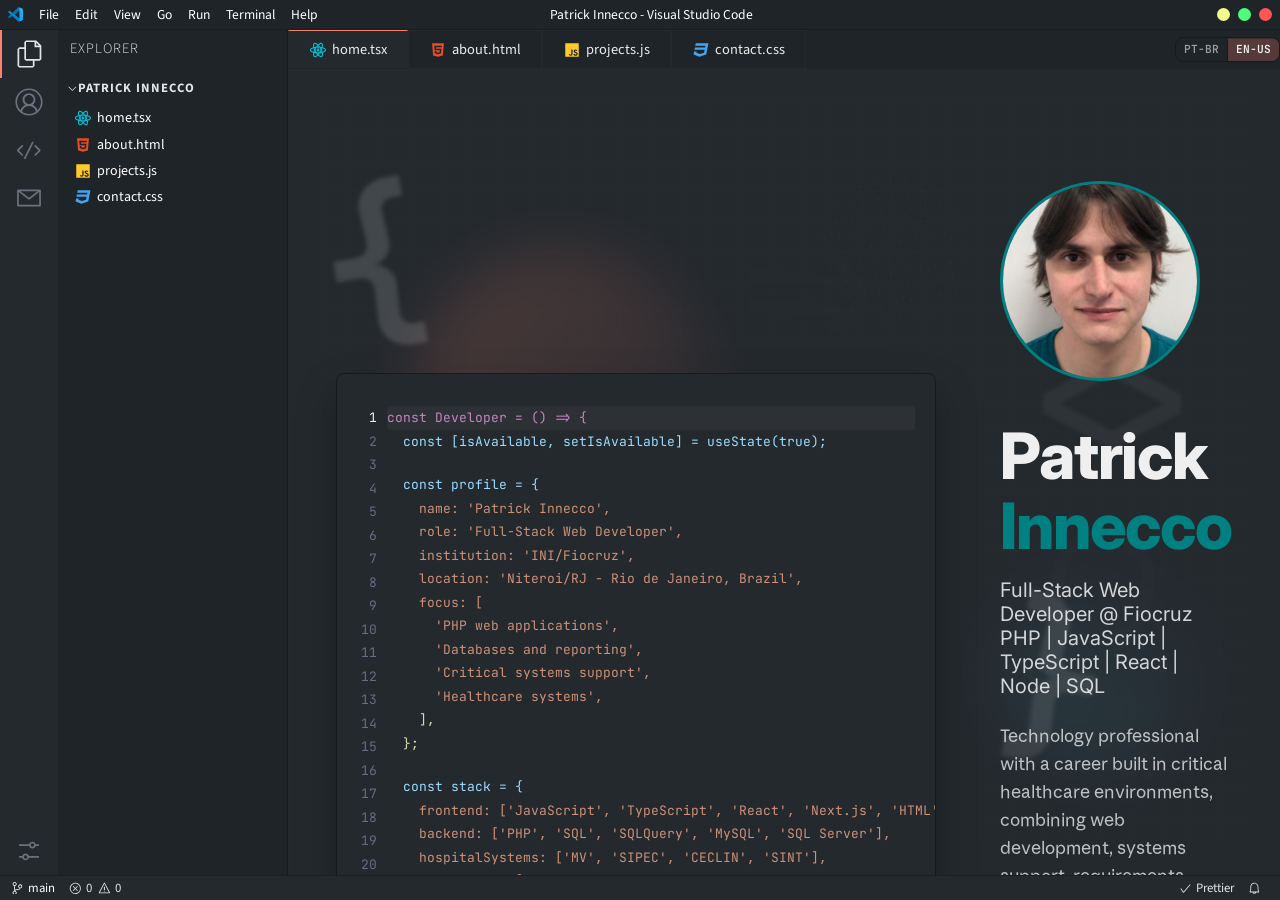
==== commit ee188b79: "feat: publica build da branch portfolio-tests Inclui i18n (pt/en), fonte Anthropic Sans, novo layout" ====
--- a/index.html
+++ b/index.html
@@ -1 +1,2 @@
-<!DOCTYPE html><html><head><meta charSet="utf-8" data-next-head=""/><meta name="viewport" content="width=device-width" data-next-head=""/><title data-next-head="">Patrick Innecco | Início</title><meta name="description" content="Patrick Innecco - Desenvolvedor Web Full-Stack com atuação em PHP, SQL, sistemas hospitalares, Sistema MV, infraestrutura e suporte técnico." data-next-head=""/><meta name="keywords" content="patrick innecco, desenvolvedor web full-stack, php, sql, mysql, sistema mv, sistemas hospitalares, suporte tecnico, active directory, office 365" data-next-head=""/><meta property="og:title" content="Patrick Innecco - Desenvolvedor Web Full-Stack" data-next-head=""/><meta property="og:description" content="Portfolio profissional de Patrick Innecco, com experiência em desenvolvimento web, sistemas hospitalares, banco de dados e suporte técnico." data-next-head=""/><meta property="og:image" content="/blank.png" data-next-head=""/><meta property="og:url" content="https://example.com" data-next-head=""/><meta name="twitter:card" content="summary_large_image" data-next-head=""/><link rel="preload" href="/_next/static/chunks/0p9px1dlgrgg9.css" as="style"/><link rel="preload" href="/_next/static/chunks/2o9gd0rjd7b_2.css" as="style"/><link rel="stylesheet" href="/_next/static/chunks/0p9px1dlgrgg9.css" data-n-g=""/><link rel="stylesheet" href="/_next/static/chunks/2o9gd0rjd7b_2.css" data-n-p=""/><noscript data-n-css=""></noscript><script src="/_next/static/chunks/10ds5ppzl5hn6.js" defer=""></script><script src="/_next/static/chunks/2imn2c9h-6ryz.js" defer=""></script><script src="/_next/static/chunks/1fdjw9s2_rsy8.js" defer=""></script><script src="/_next/static/chunks/23m7p5rd1o7q2.js" defer=""></script><script src="/_next/static/chunks/3vwt8qgu5yi78.js" defer=""></script><script src="/_next/static/chunks/3aq0qa1y3bu2z.js" defer=""></script><script src="/_next/static/chunks/turbopack-3_ngyl-yj3899.js" defer=""></script><script src="/_next/static/chunks/1mgffccvqlofd.js" defer=""></script><script src="/_next/static/chunks/turbopack-30ynj9sdquyxx.js" defer=""></script><script src="/_next/static/1lY_fVfMIJGmfnm98qaTK/_buildManifest.js" defer=""></script><script src="/_next/static/1lY_fVfMIJGmfnm98qaTK/_ssgManifest.js" defer=""></script><script src="/_next/static/1lY_fVfMIJGmfnm98qaTK/_clientMiddlewareManifest.js" defer=""></script></head><body><link rel="preload" as="image" href="/logos/vscode_icon.svg"/><link rel="preload" as="image" href="/logos/react_icon.svg"/><link rel="preload" as="image" href="/logos/html_icon.svg"/><link rel="preload" as="image" href="/logos/js_icon.svg"/><link rel="preload" as="image" href="/logos/css_icon.svg"/><link rel="preload" as="image" href="/logos/json_icon.svg"/><div id="__next"><section class="Titlebar-module__R7frfW__titlebar"><img src="/logos/vscode_icon.svg" alt="VSCode Icon" height="15" width="15"/><div class="Titlebar-module__R7frfW__items"><p>File</p><p>Edit</p><p>View</p><p>Go</p><p>Run</p><p>Terminal</p><p>Help</p></div><p class="Titlebar-module__R7frfW__title">Patrick Innecco - Visual Studio Code</p><div class="Titlebar-module__R7frfW__windowButtons"><span class="Titlebar-module__R7frfW__minimize"></span><span class="Titlebar-module__R7frfW__maximize"></span><span class="Titlebar-module__R7frfW__close"></span></div></section><div class="Layout-module__jbLzUW__main"><aside class="Sidebar-module__pflBXq__sidebar"><div><a href="/"><div class="Sidebar-module__pflBXq__iconContainer Sidebar-module__pflBXq__active"><svg stroke="currentColor" fill="rgb(225, 228, 232)" stroke-width="0" viewBox="0 0 24 24" class="Sidebar-module__pflBXq__icon" height="16" width="16" xmlns="http://www.w3.org/2000/svg"><path d="M17.5 0h-9L7 1.5V6H2.5L1 7.5v15.07L2.5 24h12.07L16 22.57V18h4.7l1.3-1.43V4.5L17.5 0zm0 2.12l2.38 2.38H17.5V2.12zm-3 20.38h-12v-15H7v9.07L8.5 18h6v4.5zm6-6h-12v-15H16V6h4.5v10.5z"></path></svg></div></a><a href="/about"><div class="Sidebar-module__pflBXq__iconContainer false"><svg stroke="currentColor" fill="rgb(106, 115, 125)" stroke-width="0" viewBox="0 0 16 16" class="Sidebar-module__pflBXq__icon" height="16" width="16" xmlns="http://www.w3.org/2000/svg"><path d="M16 7.992C16 3.58 12.416 0 8 0S0 3.58 0 7.992c0 2.43 1.104 4.62 2.832 6.09.016.016.032.016.032.032.144.112.288.224.448.336.08.048.144.111.224.175A7.98 7.98 0 0 0 8.016 16a7.98 7.98 0 0 0 4.48-1.375c.08-.048.144-.111.224-.16.144-.111.304-.223.448-.335.016-.016.032-.016.032-.032 1.696-1.487 2.8-3.676 2.8-6.106zm-8 7.001c-1.504 0-2.88-.48-4.016-1.279.016-.128.048-.255.08-.383a4.17 4.17 0 0 1 .416-.991c.176-.304.384-.576.64-.816.24-.24.528-.463.816-.639.304-.176.624-.304.976-.4A4.15 4.15 0 0 1 8 10.342a4.185 4.185 0 0 1 2.928 1.166c.368.368.656.8.864 1.295.112.288.192.592.24.911A7.03 7.03 0 0 1 8 14.993zm-2.448-7.4a2.49 2.49 0 0 1-.208-1.024c0-.351.064-.703.208-1.023.144-.32.336-.607.576-.847.24-.24.528-.431.848-.575.32-.144.672-.208 1.024-.208.368 0 .704.064 1.024.208.32.144.608.336.848.575.24.24.432.528.576.847.144.32.208.672.208 1.023 0 .368-.064.704-.208 1.023a2.84 2.84 0 0 1-.576.848 2.84 2.84 0 0 1-.848.575 2.715 2.715 0 0 1-2.064 0 2.84 2.84 0 0 1-.848-.575 2.526 2.526 0 0 1-.56-.848zm7.424 5.306c0-.032-.016-.048-.016-.08a5.22 5.22 0 0 0-.688-1.406 4.883 4.883 0 0 0-1.088-1.135 5.207 5.207 0 0 0-1.04-.608 2.82 2.82 0 0 0 .464-.383 4.2 4.2 0 0 0 .624-.784 3.624 3.624 0 0 0 .528-1.934 3.71 3.71 0 0 0-.288-1.47 3.799 3.799 0 0 0-.816-1.199 3.845 3.845 0 0 0-1.2-.8 3.72 3.72 0 0 0-1.472-.287 3.72 3.72 0 0 0-1.472.288 3.631 3.631 0 0 0-1.2.815 3.84 3.84 0 0 0-.8 1.199 3.71 3.71 0 0 0-.288 1.47c0 .352.048.688.144 1.007.096.336.224.64.4.927.16.288.384.544.624.784.144.144.304.271.48.383a5.12 5.12 0 0 0-1.04.624c-.416.32-.784.703-1.088 1.119a4.999 4.999 0 0 0-.688 1.406c-.016.032-.016.064-.016.08C1.776 11.636.992 9.91.992 7.992.992 4.14 4.144.991 8 .991s7.008 3.149 7.008 7.001a6.96 6.96 0 0 1-2.032 4.907z"></path></svg></div></a><a href="/projects"><div class="Sidebar-module__pflBXq__iconContainer false"><svg stroke="currentColor" fill="rgb(106, 115, 125)" stroke-width="0" viewBox="0 0 16 16" class="Sidebar-module__pflBXq__icon" height="16" width="16" xmlns="http://www.w3.org/2000/svg"><path d="M4.708 5.578L2.061 8.224l2.647 2.646-.708.708-3-3V7.87l3-3 .708.708zm7-.708L11 5.578l2.647 2.646L11 10.87l.708.708 3-3V7.87l-3-3zM4.908 13l.894.448 5-10L9.908 3l-5 10z"></path></svg></div></a><a href="/contact"><div class="Sidebar-module__pflBXq__iconContainer false"><svg stroke="currentColor" fill="rgb(106, 115, 125)" stroke-width="0" viewBox="0 0 16 16" class="Sidebar-module__pflBXq__icon" height="16" width="16" xmlns="http://www.w3.org/2000/svg"><path fill-rule="evenodd" clip-rule="evenodd" d="M1 3.5l.5-.5h13l.5.5v9l-.5.5h-13l-.5-.5v-9zm1 1.035V12h12V4.536L8.31 8.9H7.7L2 4.535zM13.03 4H2.97L8 7.869 13.03 4z"></path></svg></div></a><a href="/studies"><div class="Sidebar-module__pflBXq__iconContainer false"><svg stroke="currentColor" fill="rgb(106, 115, 125)" stroke-width="0" viewBox="0 0 16 16" class="Sidebar-module__pflBXq__icon" height="16" width="16" xmlns="http://www.w3.org/2000/svg"><path fill-rule="evenodd" clip-rule="evenodd" d="M14.5 2H9l-.35.15-.65.64-.65-.64L7 2H1.5l-.5.5v10l.5.5h5.29l.86.85h.7l.86-.85h5.29l.5-.5v-10l-.5-.5zm-7 10.32l-.18-.17L7 12H2V3h4.79l.74.74-.03 8.58zM14 12H9l-.35.15-.14.13V3.7l.7-.7H14v9zM6 5H3v1h3V5zm0 4H3v1h3V9zM3 7h3v1H3V7zm10-2h-3v1h3V5zm-3 2h3v1h-3V7zm0 2h3v1h-3V9z"></path></svg></div></a></div><div><div class="Sidebar-module__pflBXq__iconContainer"><a href="/settings"><svg stroke="currentColor" fill="rgb(106, 115, 125)" stroke-width="0" viewBox="0 0 16 16" class="Sidebar-module__pflBXq__icon" height="1em" width="1em" xmlns="http://www.w3.org/2000/svg"><path d="M6 9.5C6.93191 9.5 7.71496 10.1374 7.93699 11H13.5C13.7761 11 14 11.2239 14 11.5C14 11.7455 13.8231 11.9496 13.5899 11.9919L13.5 12L7.93673 12.001C7.71435 12.8631 6.93155 13.5 6 13.5C5.06845 13.5 4.28565 12.8631 4.06327 12.001L2.5 12C2.22386 12 2 11.7761 2 11.5C2 11.2545 2.17688 11.0504 2.41012 11.0081L2.5 11H4.06301C4.28504 10.1374 5.06809 9.5 6 9.5ZM6 10.5C5.44772 10.5 5 10.9477 5 11.5C5 12.0523 5.44772 12.5 6 12.5C6.55228 12.5 7 12.0523 7 11.5C7 10.9477 6.55228 10.5 6 10.5ZM10 2.5C10.9319 2.5 11.715 3.13738 11.937 3.99998L13.5 4C13.7761 4 14 4.22386 14 4.5C14 4.74546 13.8231 4.94961 13.5899 4.99194L13.5 5L11.9367 5.00102C11.7144 5.86312 10.9316 6.5 10 6.5C9.06845 6.5 8.28565 5.86312 8.06327 5.00102L2.5 5C2.22386 5 2 4.77614 2 4.5C2 4.25454 2.17688 4.05039 2.41012 4.00806L2.5 4L8.06301 3.99998C8.28504 3.13738 9.06809 2.5 10 2.5ZM10 3.5C9.44772 3.5 9 3.94772 9 4.5C9 5.05228 9.44772 5.5 10 5.5C10.5523 5.5 11 5.05228 11 4.5C11 3.94772 10.5523 3.5 10 3.5Z"></path></svg></a></div></div></aside><div class="Explorer-module__0yi9oq__explorer"><p class="Explorer-module__0yi9oq__title">Explorer</p><div><input type="checkbox" class="Explorer-module__0yi9oq__checkbox" id="portfolio-checkbox" checked=""/><label for="portfolio-checkbox" class="Explorer-module__0yi9oq__heading"><svg stroke="currentColor" fill="currentColor" stroke-width="0" viewBox="0 0 16 16" class="Explorer-module__0yi9oq__chevron" style="transform:rotate(90deg)" height="1em" width="1em" xmlns="http://www.w3.org/2000/svg"><path fill-rule="evenodd" clip-rule="evenodd" d="M10.072 8.024L5.715 3.667l.618-.62L11 7.716v.618L6.333 13l-.618-.619 4.357-4.357z"></path></svg>Patrick Innecco</label><div class="Explorer-module__0yi9oq__files" style="display:block"><a href="/"><div class="Explorer-module__0yi9oq__file"><img src="/logos/react_icon.svg" alt="home.tsx" height="18" width="18"/> <p>home.tsx</p></div></a><a href="/about"><div class="Explorer-module__0yi9oq__file"><img src="/logos/html_icon.svg" alt="about.html" height="18" width="18"/> <p>about.html</p></div></a><a href="/projects"><div class="Explorer-module__0yi9oq__file"><img src="/logos/js_icon.svg" alt="projects.js" height="18" width="18"/> <p>projects.js</p></div></a><a href="/contact"><div class="Explorer-module__0yi9oq__file"><img src="/logos/css_icon.svg" alt="contact.css" height="18" width="18"/> <p>contact.css</p></div></a><a href="/studies"><div class="Explorer-module__0yi9oq__file"><img src="/logos/json_icon.svg" alt="studies.json" height="18" width="18"/> <p>studies.json</p></div></a></div></div></div><div style="width:100%"><div class="Tabsbar-module__lmDeiW__tabs"><a href="/"><div class="Tab-module__LGq3Hq__tab Tab-module__LGq3Hq__active"><img src="/logos/react_icon.svg" alt="home.tsx" height="18" width="18"/><p>home.tsx</p></div></a><a href="/about"><div class="Tab-module__LGq3Hq__tab false"><img src="/logos/html_icon.svg" alt="about.html" height="18" width="18"/><p>about.html</p></div></a><a href="/projects"><div class="Tab-module__LGq3Hq__tab false"><img src="/logos/js_icon.svg" alt="projects.js" height="18" width="18"/><p>projects.js</p></div></a><a href="/contact"><div class="Tab-module__LGq3Hq__tab false"><img src="/logos/css_icon.svg" alt="contact.css" height="18" width="18"/><p>contact.css</p></div></a><a href="/studies"><div class="Tab-module__LGq3Hq__tab false"><img src="/logos/json_icon.svg" alt="studies.json" height="18" width="18"/><p>studies.json</p></div></a></div><main id="main-editor" class="Layout-module__jbLzUW__content"><div class="HomePage-module__wtOjGq__heroLayout"><div class="HomePage-module__wtOjGq__container"><div class="HomePage-module__wtOjGq__codeSection"><div class="HomePage-module__wtOjGq__codeContainer"><div class="HomePage-module__wtOjGq__editorContent"><div class="HomePage-module__wtOjGq__lineNumbers"><div class="HomePage-module__wtOjGq__lineNumber HomePage-module__wtOjGq__activeLine">1</div><div class="HomePage-module__wtOjGq__lineNumber ">2</div><div class="HomePage-module__wtOjGq__lineNumber ">3</div><div class="HomePage-module__wtOjGq__lineNumber ">4</div><div class="HomePage-module__wtOjGq__lineNumber ">5</div><div class="HomePage-module__wtOjGq__lineNumber ">6</div><div class="HomePage-module__wtOjGq__lineNumber ">7</div><div class="HomePage-module__wtOjGq__lineNumber ">8</div><div class="HomePage-module__wtOjGq__lineNumber ">9</div><div class="HomePage-module__wtOjGq__lineNumber ">10</div><div class="HomePage-module__wtOjGq__lineNumber ">11</div><div class="HomePage-module__wtOjGq__lineNumber ">12</div><div class="HomePage-module__wtOjGq__lineNumber ">13</div><div class="HomePage-module__wtOjGq__lineNumber ">14</div><div class="HomePage-module__wtOjGq__lineNumber ">15</div><div class="HomePage-module__wtOjGq__lineNumber ">16</div><div class="HomePage-module__wtOjGq__lineNumber ">17</div><div class="HomePage-module__wtOjGq__lineNumber ">18</div><div class="HomePage-module__wtOjGq__lineNumber ">19</div><div class="HomePage-module__wtOjGq__lineNumber ">20</div><div class="HomePage-module__wtOjGq__lineNumber ">21</div><div class="HomePage-module__wtOjGq__lineNumber ">22</div><div class="HomePage-module__wtOjGq__lineNumber ">23</div><div class="HomePage-module__wtOjGq__lineNumber ">24</div><div class="HomePage-module__wtOjGq__lineNumber ">25</div><div class="HomePage-module__wtOjGq__lineNumber ">26</div><div class="HomePage-module__wtOjGq__lineNumber ">27</div></div><div class="HomePage-module__wtOjGq__codeEditor"><div class="HomePage-module__wtOjGq__codeLine HomePage-module__wtOjGq__function HomePage-module__wtOjGq__highlightedLine">const Developer = () =&gt; {</div><div class="HomePage-module__wtOjGq__codeLine HomePage-module__wtOjGq__variable ">  const [isAvailable, setIsAvailable] = useState(true);</div><div class="HomePage-module__wtOjGq__codeLine HomePage-module__wtOjGq__variable ">  const developerInfo = {</div><div class="HomePage-module__wtOjGq__codeLine HomePage-module__wtOjGq__array-item ">    name: &#x27;Patrick Innecco&#x27;,</div><div class="HomePage-module__wtOjGq__codeLine HomePage-module__wtOjGq__array-item ">    role: &#x27;Desenvolvedor Web Full-Stack Junior&#x27;,</div><div class="HomePage-module__wtOjGq__codeLine HomePage-module__wtOjGq__array-item ">    location: &#x27;Niteroi/RJ - Rio de Janeiro, Brasil&#x27;,</div><div class="HomePage-module__wtOjGq__codeLine HomePage-module__wtOjGq__array-item ">    focus: &#x27;PHP, SQL e Sistemas Hospitalares&#x27;,</div><div class="HomePage-module__wtOjGq__codeLine HomePage-module__wtOjGq__array-end ">  };</div><div class="HomePage-module__wtOjGq__codeLine HomePage-module__wtOjGq__blank "></div><div class="HomePage-module__wtOjGq__codeLine HomePage-module__wtOjGq__variable ">  const skills = {</div><div class="HomePage-module__wtOjGq__codeLine HomePage-module__wtOjGq__array-item ">    development: [&#x27;PHP&#x27;, &#x27;JavaScript&#x27;, &#x27;HTML&#x27;, &#x27;CSS&#x27;],</div><div class="HomePage-module__wtOjGq__codeLine HomePage-module__wtOjGq__array-item ">    databases: [&#x27;SQL&#x27;, &#x27;SQLQuery&#x27;, &#x27;MySQL&#x27;, &#x27;SQL Server&#x27;],</div><div class="HomePage-module__wtOjGq__codeLine HomePage-module__wtOjGq__array-item ">    hospitalSystems: [&#x27;MV&#x27;, &#x27;SIPEC&#x27;, &#x27;SGINI&#x27;, &#x27;CECLIN&#x27;, &#x27;SINT&#x27;],</div><div class="HomePage-module__wtOjGq__codeLine HomePage-module__wtOjGq__array-item ">    support: [&#x27;Active Directory&#x27;, &#x27;Office 365&#x27;, &#x27;GLPI&#x27;, &#x27;PRTG&#x27;],</div><div class="HomePage-module__wtOjGq__codeLine HomePage-module__wtOjGq__array-end ">  };</div><div class="HomePage-module__wtOjGq__codeLine HomePage-module__wtOjGq__blank "></div><div class="HomePage-module__wtOjGq__codeLine HomePage-module__wtOjGq__nested-function ">  useEffect(() =&gt; {</div><div class="HomePage-module__wtOjGq__codeLine HomePage-module__wtOjGq__return ">    console.log(&quot;Building reliable hospital systems.&quot;);</div><div class="HomePage-module__wtOjGq__codeLine HomePage-module__wtOjGq__function-call ">    setIsAvailable(true);</div><div class="HomePage-module__wtOjGq__codeLine HomePage-module__wtOjGq__close ">  }, []);</div><div class="HomePage-module__wtOjGq__codeLine HomePage-module__wtOjGq__blank "></div><div class="HomePage-module__wtOjGq__codeLine HomePage-module__wtOjGq__return-object ">  return (</div><div class="HomePage-module__wtOjGq__codeLine HomePage-module__wtOjGq__object-method ">    &lt;Portfolio developerInfo={developerInfo} /&gt;</div><div class="HomePage-module__wtOjGq__codeLine HomePage-module__wtOjGq__close ">  );</div><div class="HomePage-module__wtOjGq__codeLine HomePage-module__wtOjGq__close-function ">};</div><div class="HomePage-module__wtOjGq__codeLine HomePage-module__wtOjGq__blank "></div><div class="HomePage-module__wtOjGq__codeLine HomePage-module__wtOjGq__function-call ">export default Developer;</div></div><div class="HomePage-module__wtOjGq__overlayGlow"></div></div></div></div><div class="HomePage-module__wtOjGq__infoSection"><div class="HomePage-module__wtOjGq__profileImageWrapper"><img alt="Patrick Innecco" loading="lazy" width="200" height="200" decoding="async" data-nimg="1" class="HomePage-module__wtOjGq__profileImage" style="color:transparent" src="/_next/static/media/pfp-higher.12jx37im5caze.png"/></div><h1 class="HomePage-module__wtOjGq__developerName">Patrick <span class="HomePage-module__wtOjGq__accentText">Innecco</span></h1><div class="HomePage-module__wtOjGq__developerRole">Desenvolvedor Web Full-Stack | PHP | SQL | Sistemas Hospitalares</div><p class="HomePage-module__wtOjGq__bio">Profissional de tecnologia com trajetória em ambientes hospitalares críticos, unindo desenvolvimento web, sustentação de sistemas, análise de requisitos, banco de dados, infraestrutura e suporte técnico. Atuação atual focada em aplicações web em PHP, SQL, JavaScript e sistemas hospitalares.</p><div class="HomePage-module__wtOjGq__actionLinks"><a class="HomePage-module__wtOjGq__primaryLink" href="/projects">View Projects <svg stroke="currentColor" fill="currentColor" stroke-width="0" viewBox="0 0 16 16" height="1em" width="1em" xmlns="http://www.w3.org/2000/svg"><path fill-rule="evenodd" clip-rule="evenodd" d="M9 13.887l5-5V8.18l-5-5-.707.707 4.146 4.147H2v1h10.44L8.292 13.18l.707.707z"></path></svg></a></div></div></div><div class="HomePage-module__wtOjGq__decorElements"><div class="HomePage-module__wtOjGq__codeFlare"></div><div class="HomePage-module__wtOjGq__gridLines"></div><div class="HomePage-module__wtOjGq__codeBlock1">{</div><div class="HomePage-module__wtOjGq__codeBlock2">}</div><div class="HomePage-module__wtOjGq__codeBlock3">&lt;&gt;</div><div class="HomePage-module__wtOjGq__codeBlock4">/&gt;</div><div class="HomePage-module__wtOjGq__orb1"></div><div class="HomePage-module__wtOjGq__orb2"></div><div class="HomePage-module__wtOjGq__orb3"></div><div class="HomePage-module__wtOjGq__codeSymbol1">()</div><div class="HomePage-module__wtOjGq__codeSymbol2">[]</div><div class="HomePage-module__wtOjGq__codeSymbol3">=&gt;</div><div class="HomePage-module__wtOjGq__dotPattern"></div><div class="HomePage-module__wtOjGq__mobileAccent"></div></div></div></main></div></div><footer class="Bottombar-module__4HLmzG__bottomBar"><div class="Bottombar-module__4HLmzG__container"><a href="https://github.com/itsnitinr/vscode-portfolio" target="_blank" rel="noreferrer noopener" class="Bottombar-module__4HLmzG__section"><svg stroke="currentColor" fill="currentColor" stroke-width="0" viewBox="0 0 24 24" class="Bottombar-module__4HLmzG__icon" height="1em" width="1em" xmlns="http://www.w3.org/2000/svg"><path d="M21.007 8.222A3.738 3.738 0 0 0 15.045 5.2a3.737 3.737 0 0 0 1.156 6.583 2.988 2.988 0 0 1-2.668 1.67h-2.99a4.456 4.456 0 0 0-2.989 1.165V7.4a3.737 3.737 0 1 0-1.494 0v9.117a3.776 3.776 0 1 0 1.816.099 2.99 2.99 0 0 1 2.668-1.667h2.99a4.484 4.484 0 0 0 4.223-3.039 3.736 3.736 0 0 0 3.25-3.687zM4.565 3.738a2.242 2.242 0 1 1 4.484 0 2.242 2.242 0 0 1-4.484 0zm4.484 16.441a2.242 2.242 0 1 1-4.484 0 2.242 2.242 0 0 1 4.484 0zm8.221-9.715a2.242 2.242 0 1 1 0-4.485 2.242 2.242 0 0 1 0 4.485z"></path></svg><p>main</p></a><div class="Bottombar-module__4HLmzG__section"><svg stroke="currentColor" fill="currentColor" stroke-width="0" viewBox="0 0 16 16" class="Bottombar-module__4HLmzG__icon" height="1em" width="1em" xmlns="http://www.w3.org/2000/svg"><path fill-rule="evenodd" clip-rule="evenodd" d="M8.6 1c1.6.1 3.1.9 4.2 2 1.3 1.4 2 3.1 2 5.1 0 1.6-.6 3.1-1.6 4.4-1 1.2-2.4 2.1-4 2.4-1.6.3-3.2.1-4.6-.7-1.4-.8-2.5-2-3.1-3.5C.9 9.2.8 7.5 1.3 6c.5-1.6 1.4-2.9 2.8-3.8C5.4 1.3 7 .9 8.6 1zm.5 12.9c1.3-.3 2.5-1 3.4-2.1.8-1.1 1.3-2.4 1.2-3.8 0-1.6-.6-3.2-1.7-4.3-1-1-2.2-1.6-3.6-1.7-1.3-.1-2.7.2-3.8 1-1.1.8-1.9 1.9-2.3 3.3-.4 1.3-.4 2.7.2 4 .6 1.3 1.5 2.3 2.7 3 1.2.7 2.6.9 3.9.6zM7.9 7.5L10.3 5l.7.7-2.4 2.5 2.4 2.5-.7.7-2.4-2.5-2.4 2.5-.7-.7 2.4-2.5-2.4-2.5.7-.7 2.4 2.5z"></path></svg><p>0</p>  <svg stroke="currentColor" fill="currentColor" stroke-width="0" viewBox="0 0 16 16" class="Bottombar-module__4HLmzG__icon" height="1em" width="1em" xmlns="http://www.w3.org/2000/svg"><path fill-rule="evenodd" clip-rule="evenodd" d="M7.56 1h.88l6.54 12.26-.44.74H1.44L1 13.26 7.56 1zM8 2.28L2.28 13H13.7L8 2.28zM8.625 12v-1h-1.25v1h1.25zm-1.25-2V6h1.25v4h-1.25z"></path></svg><p>0</p></div></div><div class="Bottombar-module__4HLmzG__container"><div class="Bottombar-module__4HLmzG__section"><svg stroke="currentColor" fill="currentColor" stroke-width="0" role="img" viewBox="0 0 24 24" class="Bottombar-module__4HLmzG__icon" height="1em" width="1em" xmlns="http://www.w3.org/2000/svg"><path d="M18.665 21.978C16.758 23.255 14.465 24 12 24 5.377 24 0 18.623 0 12S5.377 0 12 0s12 5.377 12 12c0 3.583-1.574 6.801-4.067 9.001L9.219 7.2H7.2v9.596h1.615V9.251l9.85 12.727Zm-3.332-8.533 1.6 2.061V7.2h-1.6v6.245Z"></path></svg><p>Powered by Next.js</p></div><div class="Bottombar-module__4HLmzG__section"><svg stroke="currentColor" fill="currentColor" stroke-width="0" viewBox="0 0 16 16" class="Bottombar-module__4HLmzG__icon" height="1em" width="1em" xmlns="http://www.w3.org/2000/svg"><path fill-rule="evenodd" clip-rule="evenodd" d="M14.431 3.323l-8.47 10-.79-.036-3.35-4.77.818-.574 2.978 4.24 8.051-9.506.764.646z"></path></svg><p>Prettier</p></div><div class="Bottombar-module__4HLmzG__section"><svg stroke="currentColor" fill="currentColor" stroke-width="0" viewBox="0 0 16 16" height="1em" width="1em" xmlns="http://www.w3.org/2000/svg"><path d="M13.377 10.573a7.63 7.63 0 0 1-.383-2.38V6.195a5.115 5.115 0 0 0-1.268-3.446 5.138 5.138 0 0 0-3.242-1.722c-.694-.072-1.4 0-2.07.227-.67.215-1.28.574-1.794 1.053a4.923 4.923 0 0 0-1.208 1.675 5.067 5.067 0 0 0-.431 2.022v2.2a7.61 7.61 0 0 1-.383 2.37L2 12.343l.479.658h3.505c0 .526.215 1.04.586 1.412.37.37.885.586 1.412.586.526 0 1.04-.215 1.411-.586s.587-.886.587-1.412h3.505l.478-.658-.586-1.77zm-4.69 3.147a.997.997 0 0 1-.705.299.997.997 0 0 1-.706-.3.997.997 0 0 1-.3-.705h1.999a.939.939 0 0 1-.287.706zm-5.515-1.71l.371-1.114a8.633 8.633 0 0 0 .443-2.691V6.004c0-.563.12-1.113.347-1.616.227-.514.55-.969.969-1.34.419-.382.91-.67 1.436-.837.538-.18 1.1-.24 1.65-.18a4.147 4.147 0 0 1 2.597 1.4 4.133 4.133 0 0 1 1.004 2.776v2.01c0 .909.144 1.818.443 2.691l.371 1.113h-9.63v-.012z"></path></svg></div></div></footer></div><script id="__NEXT_DATA__" type="application/json">{"props":{"pageProps":{"title":"Início"},"__N_SSG":true},"page":"/","query":{},"buildId":"1lY_fVfMIJGmfnm98qaTK","isFallback":false,"gsp":true,"scriptLoader":[]}</script></body></html>+<!DOCTYPE html><html><head><meta charSet="utf-8" data-next-head=""/><meta name="viewport" content="width=device-width" data-next-head=""/><title data-next-head="">Patrick Innecco | Início</title><meta name="description" content="Patrick Innecco - Desenvolvedor Web Full-Stack com atuação em PHP, SQL, sistemas hospitalares, Sistema MV, infraestrutura e suporte técnico." data-next-head=""/><meta name="keywords" content="patrick innecco, desenvolvedor web full-stack, php, sql, mysql, sistema mv, sistemas hospitalares, suporte tecnico, active directory, office 365" data-next-head=""/><meta property="og:title" content="Patrick Innecco - Desenvolvedor Web Full-Stack" data-next-head=""/><meta property="og:description" content="Portfolio profissional de Patrick Innecco, com experiência em desenvolvimento web, sistemas hospitalares, banco de dados e suporte técnico." data-next-head=""/><meta property="og:image" content="/blank.png" data-next-head=""/><meta property="og:url" content="https://example.com" data-next-head=""/><meta name="twitter:card" content="summary_large_image" data-next-head=""/><link data-next-font="" rel="preconnect" href="/" crossorigin="anonymous"/><link rel="preload" href="/_next/static/chunks/3o120wks4yyqm.css" as="style"/><link rel="preload" href="/_next/static/chunks/1jd32bdjyfqel.css" as="style"/><link rel="stylesheet" href="/_next/static/chunks/3o120wks4yyqm.css" data-n-g=""/><link rel="stylesheet" href="/_next/static/chunks/1jd32bdjyfqel.css" data-n-p=""/><noscript data-n-css=""></noscript><script src="/_next/static/chunks/1vf8e-88q9tk_.js" defer=""></script><script src="/_next/static/chunks/1t6z1edag2ibe.js" defer=""></script><script src="/_next/static/chunks/1dq80_g47fmqq.js" defer=""></script><script src="/_next/static/chunks/1arnl4-n52o3g.js" defer=""></script><script src="/_next/static/chunks/43z3eudd5axu1.js" defer=""></script><script src="/_next/static/chunks/4463ps032s7_m.js" defer=""></script><script src="/_next/static/chunks/turbopack-1_jmlkl9_nlb6.js" defer=""></script><script src="/_next/static/chunks/43d__u02_k3qn.js" defer=""></script><script src="/_next/static/chunks/12j6zvu-_rvsr.js" defer=""></script><script src="/_next/static/chunks/turbopack-2-xx7yp9msylg.js" defer=""></script><script src="/_next/static/5busuRnMuotY0t15Y9x87/_buildManifest.js" defer=""></script><script src="/_next/static/5busuRnMuotY0t15Y9x87/_ssgManifest.js" defer=""></script><script src="/_next/static/5busuRnMuotY0t15Y9x87/_clientMiddlewareManifest.js" defer=""></script></head><body><link rel="preload" as="image" href="/logos/vscode_icon.svg"/><link rel="preload" as="image" href="/logos/react_icon.svg"/><link rel="preload" as="image" href="/logos/html_icon.svg"/><link rel="preload" as="image" href="/logos/js_icon.svg"/><link rel="preload" as="image" href="/logos/css_icon.svg"/><div id="__next"><section class="Titlebar-module__R7frfW__titlebar"><img src="/logos/vscode_icon.svg" alt="VSCode Icon" height="15" width="15"/><div class="Titlebar-module__R7frfW__items"><p>File</p><p>Edit</p><p>View</p><p>Go</p><p>Run</p><p>Terminal</p><p>Help</p></div><p class="Titlebar-module__R7frfW__title">Patrick Innecco - Visual Studio Code</p><div class="Titlebar-module__R7frfW__windowButtons"><span class="Titlebar-module__R7frfW__minimize"></span><span class="Titlebar-module__R7frfW__maximize"></span><span class="Titlebar-module__R7frfW__close"></span></div></section><div class="Layout-module__jbLzUW__main"><aside class="Sidebar-module__pflBXq__sidebar"><div><a href="/"><div class="Sidebar-module__pflBXq__iconContainer Sidebar-module__pflBXq__active"><svg stroke="currentColor" fill="rgb(225, 228, 232)" stroke-width="0" viewBox="0 0 24 24" class="Sidebar-module__pflBXq__icon" height="16" width="16" xmlns="http://www.w3.org/2000/svg"><path d="M17.5 0h-9L7 1.5V6H2.5L1 7.5v15.07L2.5 24h12.07L16 22.57V18h4.7l1.3-1.43V4.5L17.5 0zm0 2.12l2.38 2.38H17.5V2.12zm-3 20.38h-12v-15H7v9.07L8.5 18h6v4.5zm6-6h-12v-15H16V6h4.5v10.5z"></path></svg></div></a><a href="/about"><div class="Sidebar-module__pflBXq__iconContainer false"><svg stroke="currentColor" fill="rgb(106, 115, 125)" stroke-width="0" viewBox="0 0 16 16" class="Sidebar-module__pflBXq__icon" height="16" width="16" xmlns="http://www.w3.org/2000/svg"><path d="M16 7.992C16 3.58 12.416 0 8 0S0 3.58 0 7.992c0 2.43 1.104 4.62 2.832 6.09.016.016.032.016.032.032.144.112.288.224.448.336.08.048.144.111.224.175A7.98 7.98 0 0 0 8.016 16a7.98 7.98 0 0 0 4.48-1.375c.08-.048.144-.111.224-.16.144-.111.304-.223.448-.335.016-.016.032-.016.032-.032 1.696-1.487 2.8-3.676 2.8-6.106zm-8 7.001c-1.504 0-2.88-.48-4.016-1.279.016-.128.048-.255.08-.383a4.17 4.17 0 0 1 .416-.991c.176-.304.384-.576.64-.816.24-.24.528-.463.816-.639.304-.176.624-.304.976-.4A4.15 4.15 0 0 1 8 10.342a4.185 4.185 0 0 1 2.928 1.166c.368.368.656.8.864 1.295.112.288.192.592.24.911A7.03 7.03 0 0 1 8 14.993zm-2.448-7.4a2.49 2.49 0 0 1-.208-1.024c0-.351.064-.703.208-1.023.144-.32.336-.607.576-.847.24-.24.528-.431.848-.575.32-.144.672-.208 1.024-.208.368 0 .704.064 1.024.208.32.144.608.336.848.575.24.24.432.528.576.847.144.32.208.672.208 1.023 0 .368-.064.704-.208 1.023a2.84 2.84 0 0 1-.576.848 2.84 2.84 0 0 1-.848.575 2.715 2.715 0 0 1-2.064 0 2.84 2.84 0 0 1-.848-.575 2.526 2.526 0 0 1-.56-.848zm7.424 5.306c0-.032-.016-.048-.016-.08a5.22 5.22 0 0 0-.688-1.406 4.883 4.883 0 0 0-1.088-1.135 5.207 5.207 0 0 0-1.04-.608 2.82 2.82 0 0 0 .464-.383 4.2 4.2 0 0 0 .624-.784 3.624 3.624 0 0 0 .528-1.934 3.71 3.71 0 0 0-.288-1.47 3.799 3.799 0 0 0-.816-1.199 3.845 3.845 0 0 0-1.2-.8 3.72 3.72 0 0 0-1.472-.287 3.72 3.72 0 0 0-1.472.288 3.631 3.631 0 0 0-1.2.815 3.84 3.84 0 0 0-.8 1.199 3.71 3.71 0 0 0-.288 1.47c0 .352.048.688.144 1.007.096.336.224.64.4.927.16.288.384.544.624.784.144.144.304.271.48.383a5.12 5.12 0 0 0-1.04.624c-.416.32-.784.703-1.088 1.119a4.999 4.999 0 0 0-.688 1.406c-.016.032-.016.064-.016.08C1.776 11.636.992 9.91.992 7.992.992 4.14 4.144.991 8 .991s7.008 3.149 7.008 7.001a6.96 6.96 0 0 1-2.032 4.907z"></path></svg></div></a><a href="/projects"><div class="Sidebar-module__pflBXq__iconContainer false"><svg stroke="currentColor" fill="rgb(106, 115, 125)" stroke-width="0" viewBox="0 0 16 16" class="Sidebar-module__pflBXq__icon" height="16" width="16" xmlns="http://www.w3.org/2000/svg"><path d="M4.708 5.578L2.061 8.224l2.647 2.646-.708.708-3-3V7.87l3-3 .708.708zm7-.708L11 5.578l2.647 2.646L11 10.87l.708.708 3-3V7.87l-3-3zM4.908 13l.894.448 5-10L9.908 3l-5 10z"></path></svg></div></a><a href="/contact"><div class="Sidebar-module__pflBXq__iconContainer false"><svg stroke="currentColor" fill="rgb(106, 115, 125)" stroke-width="0" viewBox="0 0 16 16" class="Sidebar-module__pflBXq__icon" height="16" width="16" xmlns="http://www.w3.org/2000/svg"><path fill-rule="evenodd" clip-rule="evenodd" d="M1 3.5l.5-.5h13l.5.5v9l-.5.5h-13l-.5-.5v-9zm1 1.035V12h12V4.536L8.31 8.9H7.7L2 4.535zM13.03 4H2.97L8 7.869 13.03 4z"></path></svg></div></a></div><div><div class="Sidebar-module__pflBXq__iconContainer"><a href="/settings"><svg stroke="currentColor" fill="rgb(106, 115, 125)" stroke-width="0" viewBox="0 0 16 16" class="Sidebar-module__pflBXq__icon" height="1em" width="1em" xmlns="http://www.w3.org/2000/svg"><path d="M6 9.5C6.93191 9.5 7.71496 10.1374 7.93699 11H13.5C13.7761 11 14 11.2239 14 11.5C14 11.7455 13.8231 11.9496 13.5899 11.9919L13.5 12L7.93673 12.001C7.71435 12.8631 6.93155 13.5 6 13.5C5.06845 13.5 4.28565 12.8631 4.06327 12.001L2.5 12C2.22386 12 2 11.7761 2 11.5C2 11.2545 2.17688 11.0504 2.41012 11.0081L2.5 11H4.06301C4.28504 10.1374 5.06809 9.5 6 9.5ZM6 10.5C5.44772 10.5 5 10.9477 5 11.5C5 12.0523 5.44772 12.5 6 12.5C6.55228 12.5 7 12.0523 7 11.5C7 10.9477 6.55228 10.5 6 10.5ZM10 2.5C10.9319 2.5 11.715 3.13738 11.937 3.99998L13.5 4C13.7761 4 14 4.22386 14 4.5C14 4.74546 13.8231 4.94961 13.5899 4.99194L13.5 5L11.9367 5.00102C11.7144 5.86312 10.9316 6.5 10 6.5C9.06845 6.5 8.28565 5.86312 8.06327 5.00102L2.5 5C2.22386 5 2 4.77614 2 4.5C2 4.25454 2.17688 4.05039 2.41012 4.00806L2.5 4L8.06301 3.99998C8.28504 3.13738 9.06809 2.5 10 2.5ZM10 3.5C9.44772 3.5 9 3.94772 9 4.5C9 5.05228 9.44772 5.5 10 5.5C10.5523 5.5 11 5.05228 11 4.5C11 3.94772 10.5523 3.5 10 3.5Z"></path></svg></a></div></div></aside><div class="Explorer-module__0yi9oq__explorer"><p class="Explorer-module__0yi9oq__title">Explorer</p><div><input type="checkbox" class="Explorer-module__0yi9oq__checkbox" id="portfolio-checkbox" checked=""/><label for="portfolio-checkbox" class="Explorer-module__0yi9oq__heading"><svg stroke="currentColor" fill="currentColor" stroke-width="0" viewBox="0 0 16 16" class="Explorer-module__0yi9oq__chevron" style="transform:rotate(90deg)" height="1em" width="1em" xmlns="http://www.w3.org/2000/svg"><path fill-rule="evenodd" clip-rule="evenodd" d="M10.072 8.024L5.715 3.667l.618-.62L11 7.716v.618L6.333 13l-.618-.619 4.357-4.357z"></path></svg>Patrick Innecco</label><div class="Explorer-module__0yi9oq__files" style="display:block"><a href="/"><div class="Explorer-module__0yi9oq__file"><img src="/logos/react_icon.svg" alt="home.tsx" height="18" width="18"/> <p>home.tsx</p></div></a><a href="/about"><div class="Explorer-module__0yi9oq__file"><img src="/logos/html_icon.svg" alt="about.html" height="18" width="18"/> <p>about.html</p></div></a><a href="/projects"><div class="Explorer-module__0yi9oq__file"><img src="/logos/js_icon.svg" alt="projects.js" height="18" width="18"/> <p>projects.js</p></div></a><a href="/contact"><div class="Explorer-module__0yi9oq__file"><img src="/logos/css_icon.svg" alt="contact.css" height="18" width="18"/> <p>contact.css</p></div></a></div></div></div><div class="Layout-module__jbLzUW__editorColumn"><div class="Layout-module__jbLzUW__tabsRow"><div class="Tabsbar-module__lmDeiW__tabs"><a href="/"><div class="Tab-module__LGq3Hq__tab Tab-module__LGq3Hq__active"><img src="/logos/react_icon.svg" alt="home.tsx" height="18" width="18"/><p>home.tsx</p></div></a><a href="/about"><div class="Tab-module__LGq3Hq__tab false"><img src="/logos/html_icon.svg" alt="about.html" height="18" width="18"/><p>about.html</p></div></a><a href="/projects"><div class="Tab-module__LGq3Hq__tab false"><img src="/logos/js_icon.svg" alt="projects.js" height="18" width="18"/><p>projects.js</p></div></a><a href="/contact"><div class="Tab-module__LGq3Hq__tab false"><img src="/logos/css_icon.svg" alt="contact.css" height="18" width="18"/><p>contact.css</p></div></a></div><div class="LanguageToggle-module__Kx8Jza__seg" role="group" aria-label="Idioma"><button type="button" class="LanguageToggle-module__Kx8Jza__on" aria-pressed="true">PT-BR</button><button type="button" aria-pressed="false">EN-US</button></div></div><main id="main-editor" class="Layout-module__jbLzUW__content"><div class="HomePage-module__wtOjGq__heroLayout"><div class="HomePage-module__wtOjGq__container"><div class="HomePage-module__wtOjGq__codeSection"><div class="HomePage-module__wtOjGq__codeContainer"><div class="HomePage-module__wtOjGq__editorContent"><div class="HomePage-module__wtOjGq__lineNumbers"><div class="HomePage-module__wtOjGq__lineNumber HomePage-module__wtOjGq__activeLine">1</div><div class="HomePage-module__wtOjGq__lineNumber ">2</div><div class="HomePage-module__wtOjGq__lineNumber ">3</div><div class="HomePage-module__wtOjGq__lineNumber ">4</div><div class="HomePage-module__wtOjGq__lineNumber ">5</div><div class="HomePage-module__wtOjGq__lineNumber ">6</div><div class="HomePage-module__wtOjGq__lineNumber ">7</div><div class="HomePage-module__wtOjGq__lineNumber ">8</div><div class="HomePage-module__wtOjGq__lineNumber ">9</div><div class="HomePage-module__wtOjGq__lineNumber ">10</div><div class="HomePage-module__wtOjGq__lineNumber ">11</div><div class="HomePage-module__wtOjGq__lineNumber ">12</div><div class="HomePage-module__wtOjGq__lineNumber ">13</div><div class="HomePage-module__wtOjGq__lineNumber ">14</div><div class="HomePage-module__wtOjGq__lineNumber ">15</div><div class="HomePage-module__wtOjGq__lineNumber ">16</div><div class="HomePage-module__wtOjGq__lineNumber ">17</div><div class="HomePage-module__wtOjGq__lineNumber ">18</div><div class="HomePage-module__wtOjGq__lineNumber ">19</div><div class="HomePage-module__wtOjGq__lineNumber ">20</div><div class="HomePage-module__wtOjGq__lineNumber ">21</div><div class="HomePage-module__wtOjGq__lineNumber ">22</div><div class="HomePage-module__wtOjGq__lineNumber ">23</div><div class="HomePage-module__wtOjGq__lineNumber ">24</div><div class="HomePage-module__wtOjGq__lineNumber ">25</div><div class="HomePage-module__wtOjGq__lineNumber ">26</div><div class="HomePage-module__wtOjGq__lineNumber ">27</div><div class="HomePage-module__wtOjGq__lineNumber ">28</div><div class="HomePage-module__wtOjGq__lineNumber ">29</div><div class="HomePage-module__wtOjGq__lineNumber ">30</div><div class="HomePage-module__wtOjGq__lineNumber ">31</div><div class="HomePage-module__wtOjGq__lineNumber ">32</div><div class="HomePage-module__wtOjGq__lineNumber ">33</div><div class="HomePage-module__wtOjGq__lineNumber ">34</div><div class="HomePage-module__wtOjGq__lineNumber ">35</div><div class="HomePage-module__wtOjGq__lineNumber ">36</div><div class="HomePage-module__wtOjGq__lineNumber ">37</div><div class="HomePage-module__wtOjGq__lineNumber ">38</div><div class="HomePage-module__wtOjGq__lineNumber ">39</div><div class="HomePage-module__wtOjGq__lineNumber ">40</div><div class="HomePage-module__wtOjGq__lineNumber ">41</div><div class="HomePage-module__wtOjGq__lineNumber ">42</div><div class="HomePage-module__wtOjGq__lineNumber ">43</div><div class="HomePage-module__wtOjGq__lineNumber ">44</div><div class="HomePage-module__wtOjGq__lineNumber ">45</div><div class="HomePage-module__wtOjGq__lineNumber ">46</div></div><div class="HomePage-module__wtOjGq__codeEditor"><div class="HomePage-module__wtOjGq__codeLine HomePage-module__wtOjGq__function HomePage-module__wtOjGq__highlightedLine">const Developer = () =&gt; {</div><div class="HomePage-module__wtOjGq__codeLine HomePage-module__wtOjGq__variable ">  const [isAvailable, setIsAvailable] = useState(true);</div><div class="HomePage-module__wtOjGq__codeLine HomePage-module__wtOjGq__blank "></div><div class="HomePage-module__wtOjGq__codeLine HomePage-module__wtOjGq__variable ">  const profile = {</div><div class="HomePage-module__wtOjGq__codeLine HomePage-module__wtOjGq__array-item ">    name: &#x27;Patrick Innecco&#x27;,</div><div class="HomePage-module__wtOjGq__codeLine HomePage-module__wtOjGq__array-item ">    role: &#x27;Desenvolvedor Web Full-Stack&#x27;,</div><div class="HomePage-module__wtOjGq__codeLine HomePage-module__wtOjGq__array-item ">    institution: &#x27;INI/Fiocruz&#x27;,</div><div class="HomePage-module__wtOjGq__codeLine HomePage-module__wtOjGq__array-item ">    location: &#x27;Niterói/RJ - Rio de Janeiro, Brasil&#x27;,</div><div class="HomePage-module__wtOjGq__codeLine HomePage-module__wtOjGq__array-item ">    focus: [</div><div class="HomePage-module__wtOjGq__codeLine HomePage-module__wtOjGq__array-item ">      &#x27;Aplicações web em PHP&#x27;,</div><div class="HomePage-module__wtOjGq__codeLine HomePage-module__wtOjGq__array-item ">      &#x27;Banco de dados e relatórios&#x27;,</div><div class="HomePage-module__wtOjGq__codeLine HomePage-module__wtOjGq__array-item ">      &#x27;Sustentação de sistemas críticos&#x27;,</div><div class="HomePage-module__wtOjGq__codeLine HomePage-module__wtOjGq__array-item ">      &#x27;Sistemas hospitalares&#x27;,</div><div class="HomePage-module__wtOjGq__codeLine HomePage-module__wtOjGq__array-end ">    ],</div><div class="HomePage-module__wtOjGq__codeLine HomePage-module__wtOjGq__array-end ">  };</div><div class="HomePage-module__wtOjGq__codeLine HomePage-module__wtOjGq__blank "></div><div class="HomePage-module__wtOjGq__codeLine HomePage-module__wtOjGq__variable ">  const stack = {</div><div class="HomePage-module__wtOjGq__codeLine HomePage-module__wtOjGq__array-item ">    frontend: [&#x27;JavaScript&#x27;, &#x27;TypeScript&#x27;, &#x27;React&#x27;, &#x27;Next.js&#x27;, &#x27;HTML&#x27;, &#x27;CSS&#x27;],</div><div class="HomePage-module__wtOjGq__codeLine HomePage-module__wtOjGq__array-item ">    backend: [&#x27;PHP&#x27;, &#x27;SQL&#x27;, &#x27;SQLQuery&#x27;, &#x27;MySQL&#x27;, &#x27;SQL Server&#x27;],</div><div class="HomePage-module__wtOjGq__codeLine HomePage-module__wtOjGq__array-item ">    hospitalSystems: [&#x27;MV&#x27;, &#x27;SIPEC&#x27;, &#x27;CECLIN&#x27;, &#x27;SINT&#x27;],</div><div class="HomePage-module__wtOjGq__codeLine HomePage-module__wtOjGq__array-item ">    operations: [&#x27;GLPI&#x27;, &#x27;PRTG&#x27;, &#x27;Active Directory&#x27;, &#x27;Office 365&#x27;, &#x27;ITIL&#x27;],</div><div class="HomePage-module__wtOjGq__codeLine HomePage-module__wtOjGq__array-end ">  };</div><div class="HomePage-module__wtOjGq__codeLine HomePage-module__wtOjGq__blank "></div><div class="HomePage-module__wtOjGq__codeLine HomePage-module__wtOjGq__variable ">  const strengths = [</div><div class="HomePage-module__wtOjGq__codeLine HomePage-module__wtOjGq__array-item ">    &#x27;análise de inconsistências&#x27;,</div><div class="HomePage-module__wtOjGq__codeLine HomePage-module__wtOjGq__array-item ">    &#x27;validação de regras de negócio&#x27;,</div><div class="HomePage-module__wtOjGq__codeLine HomePage-module__wtOjGq__array-item ">    &#x27;homologação de melhorias&#x27;,</div><div class="HomePage-module__wtOjGq__codeLine HomePage-module__wtOjGq__array-item ">    &#x27;documentação técnica&#x27;,</div><div class="HomePage-module__wtOjGq__codeLine HomePage-module__wtOjGq__array-item ">    &#x27;apoio a usuários-chave&#x27;,</div><div class="HomePage-module__wtOjGq__codeLine HomePage-module__wtOjGq__array-end ">  ];</div><div class="HomePage-module__wtOjGq__codeLine HomePage-module__wtOjGq__blank "></div><div class="HomePage-module__wtOjGq__codeLine HomePage-module__wtOjGq__nested-function ">  useEffect(() =&gt; {</div><div class="HomePage-module__wtOjGq__codeLine HomePage-module__wtOjGq__return ">    console.log(&#x27;Construindo sistemas confiáveis para fluxos hospitalares críticos.&#x27;);</div><div class="HomePage-module__wtOjGq__codeLine HomePage-module__wtOjGq__function-call ">    setIsAvailable(true);</div><div class="HomePage-module__wtOjGq__codeLine HomePage-module__wtOjGq__close ">  }, []);</div><div class="HomePage-module__wtOjGq__codeLine HomePage-module__wtOjGq__blank "></div><div class="HomePage-module__wtOjGq__codeLine HomePage-module__wtOjGq__return-object ">  return (</div><div class="HomePage-module__wtOjGq__codeLine HomePage-module__wtOjGq__object-method ">    &lt;Portfolio</div><div class="HomePage-module__wtOjGq__codeLine HomePage-module__wtOjGq__object-method ">      developer={profile}</div><div class="HomePage-module__wtOjGq__codeLine HomePage-module__wtOjGq__object-method ">      stack={stack}</div><div class="HomePage-module__wtOjGq__codeLine HomePage-module__wtOjGq__object-method ">      strengths={strengths}</div><div class="HomePage-module__wtOjGq__codeLine HomePage-module__wtOjGq__object-method ">    /&gt;</div><div class="HomePage-module__wtOjGq__codeLine HomePage-module__wtOjGq__close ">  );</div><div class="HomePage-module__wtOjGq__codeLine HomePage-module__wtOjGq__close-function ">};</div><div class="HomePage-module__wtOjGq__codeLine HomePage-module__wtOjGq__blank "></div><div class="HomePage-module__wtOjGq__codeLine HomePage-module__wtOjGq__function-call ">export default Developer;</div></div><div class="HomePage-module__wtOjGq__overlayGlow"></div></div></div></div><div class="HomePage-module__wtOjGq__infoSection"><div class="HomePage-module__wtOjGq__profileImageWrapper"><img alt="Patrick Innecco" loading="lazy" width="200" height="200" decoding="async" data-nimg="1" class="HomePage-module__wtOjGq__profileImage" style="color:transparent" src="/_next/static/media/1784441898663.27oivcikiltvc.jpg"/></div><h1 class="HomePage-module__wtOjGq__developerName">Patrick <span class="HomePage-module__wtOjGq__accentText">Innecco</span></h1><div class="HomePage-module__wtOjGq__developerRole">Desenvolvedor Web Full-Stack @ Fiocruz
+PHP | JavaScript | TypeScript | React | Node | SQL</div><p class="HomePage-module__wtOjGq__bio">Profissional de tecnologia com trajetória em ambientes hospitalares críticos, unindo desenvolvimento web, sustentação de sistemas, análise de requisitos, banco de dados, infraestrutura e suporte técnico. Atuação atual focada em aplicações web em PHP, JavaScript, TypeScript, React, Node, SQL e sistemas hospitalares.</p></div></div><div class="HomePage-module__wtOjGq__decorElements"><div class="HomePage-module__wtOjGq__codeFlare"></div><div class="HomePage-module__wtOjGq__gridLines"></div><div class="HomePage-module__wtOjGq__codeBlock1">{</div><div class="HomePage-module__wtOjGq__codeBlock2">}</div><div class="HomePage-module__wtOjGq__codeBlock3">&lt;&gt;</div><div class="HomePage-module__wtOjGq__codeBlock4">/&gt;</div><div class="HomePage-module__wtOjGq__orb1"></div><div class="HomePage-module__wtOjGq__orb2"></div><div class="HomePage-module__wtOjGq__orb3"></div><div class="HomePage-module__wtOjGq__codeSymbol1">()</div><div class="HomePage-module__wtOjGq__codeSymbol2">[]</div><div class="HomePage-module__wtOjGq__codeSymbol3">=&gt;</div><div class="HomePage-module__wtOjGq__dotPattern"></div><div class="HomePage-module__wtOjGq__mobileAccent"></div></div></div></main></div></div><footer class="Bottombar-module__4HLmzG__bottomBar"><div class="Bottombar-module__4HLmzG__container"><a href="https://github.com/patrickinnecco/" target="_blank" rel="noreferrer noopener" class="Bottombar-module__4HLmzG__section"><svg stroke="currentColor" fill="currentColor" stroke-width="0" viewBox="0 0 24 24" class="Bottombar-module__4HLmzG__icon" height="1em" width="1em" xmlns="http://www.w3.org/2000/svg"><path d="M21.007 8.222A3.738 3.738 0 0 0 15.045 5.2a3.737 3.737 0 0 0 1.156 6.583 2.988 2.988 0 0 1-2.668 1.67h-2.99a4.456 4.456 0 0 0-2.989 1.165V7.4a3.737 3.737 0 1 0-1.494 0v9.117a3.776 3.776 0 1 0 1.816.099 2.99 2.99 0 0 1 2.668-1.667h2.99a4.484 4.484 0 0 0 4.223-3.039 3.736 3.736 0 0 0 3.25-3.687zM4.565 3.738a2.242 2.242 0 1 1 4.484 0 2.242 2.242 0 0 1-4.484 0zm4.484 16.441a2.242 2.242 0 1 1-4.484 0 2.242 2.242 0 0 1 4.484 0zm8.221-9.715a2.242 2.242 0 1 1 0-4.485 2.242 2.242 0 0 1 0 4.485z"></path></svg><p>main</p></a><div class="Bottombar-module__4HLmzG__section"><svg stroke="currentColor" fill="currentColor" stroke-width="0" viewBox="0 0 16 16" class="Bottombar-module__4HLmzG__icon" height="1em" width="1em" xmlns="http://www.w3.org/2000/svg"><path fill-rule="evenodd" clip-rule="evenodd" d="M8.6 1c1.6.1 3.1.9 4.2 2 1.3 1.4 2 3.1 2 5.1 0 1.6-.6 3.1-1.6 4.4-1 1.2-2.4 2.1-4 2.4-1.6.3-3.2.1-4.6-.7-1.4-.8-2.5-2-3.1-3.5C.9 9.2.8 7.5 1.3 6c.5-1.6 1.4-2.9 2.8-3.8C5.4 1.3 7 .9 8.6 1zm.5 12.9c1.3-.3 2.5-1 3.4-2.1.8-1.1 1.3-2.4 1.2-3.8 0-1.6-.6-3.2-1.7-4.3-1-1-2.2-1.6-3.6-1.7-1.3-.1-2.7.2-3.8 1-1.1.8-1.9 1.9-2.3 3.3-.4 1.3-.4 2.7.2 4 .6 1.3 1.5 2.3 2.7 3 1.2.7 2.6.9 3.9.6zM7.9 7.5L10.3 5l.7.7-2.4 2.5 2.4 2.5-.7.7-2.4-2.5-2.4 2.5-.7-.7 2.4-2.5-2.4-2.5.7-.7 2.4 2.5z"></path></svg><p>0</p>  <svg stroke="currentColor" fill="currentColor" stroke-width="0" viewBox="0 0 16 16" class="Bottombar-module__4HLmzG__icon" height="1em" width="1em" xmlns="http://www.w3.org/2000/svg"><path fill-rule="evenodd" clip-rule="evenodd" d="M7.56 1h.88l6.54 12.26-.44.74H1.44L1 13.26 7.56 1zM8 2.28L2.28 13H13.7L8 2.28zM8.625 12v-1h-1.25v1h1.25zm-1.25-2V6h1.25v4h-1.25z"></path></svg><p>0</p></div></div><div class="Bottombar-module__4HLmzG__container"><div class="Bottombar-module__4HLmzG__section"><svg stroke="currentColor" fill="currentColor" stroke-width="0" viewBox="0 0 16 16" class="Bottombar-module__4HLmzG__icon" height="1em" width="1em" xmlns="http://www.w3.org/2000/svg"><path fill-rule="evenodd" clip-rule="evenodd" d="M14.431 3.323l-8.47 10-.79-.036-3.35-4.77.818-.574 2.978 4.24 8.051-9.506.764.646z"></path></svg><p>Prettier</p></div><div class="Bottombar-module__4HLmzG__section"><svg stroke="currentColor" fill="currentColor" stroke-width="0" viewBox="0 0 16 16" height="1em" width="1em" xmlns="http://www.w3.org/2000/svg"><path d="M13.377 10.573a7.63 7.63 0 0 1-.383-2.38V6.195a5.115 5.115 0 0 0-1.268-3.446 5.138 5.138 0 0 0-3.242-1.722c-.694-.072-1.4 0-2.07.227-.67.215-1.28.574-1.794 1.053a4.923 4.923 0 0 0-1.208 1.675 5.067 5.067 0 0 0-.431 2.022v2.2a7.61 7.61 0 0 1-.383 2.37L2 12.343l.479.658h3.505c0 .526.215 1.04.586 1.412.37.37.885.586 1.412.586.526 0 1.04-.215 1.411-.586s.587-.886.587-1.412h3.505l.478-.658-.586-1.77zm-4.69 3.147a.997.997 0 0 1-.705.299.997.997 0 0 1-.706-.3.997.997 0 0 1-.3-.705h1.999a.939.939 0 0 1-.287.706zm-5.515-1.71l.371-1.114a8.633 8.633 0 0 0 .443-2.691V6.004c0-.563.12-1.113.347-1.616.227-.514.55-.969.969-1.34.419-.382.91-.67 1.436-.837.538-.18 1.1-.24 1.65-.18a4.147 4.147 0 0 1 2.597 1.4 4.133 4.133 0 0 1 1.004 2.776v2.01c0 .909.144 1.818.443 2.691l.371 1.113h-9.63v-.012z"></path></svg></div></div></footer></div><script id="__NEXT_DATA__" type="application/json">{"props":{"pageProps":{"title":"Início"},"__N_SSG":true},"page":"/","query":{},"buildId":"5busuRnMuotY0t15Y9x87","isFallback":false,"gsp":true,"scriptLoader":[]}</script></body></html>
--- a/_next/static/chunks/3o120wks4yyqm.css
+++ b/_next/static/chunks/3o120wks4yyqm.css
@@ -0,0 +1,12 @@
+@import "https://fonts.googleapis.com/css2?family=JetBrains+Mono:wght@300;400;500;600&display=swap";
+@import "https://fonts.googleapis.com/css2?family=Source+Sans+Pro:wght@400&display=swap";
+.Titlebar-module__R7frfW__titlebar{background:var(--titlebar-bg);color:#fff;border-bottom:1px solid #191d20;justify-content:center;align-items:center;height:30px;padding:0 .5rem;font-family:Source Sans Pro,sans-serif;font-size:.85rem;display:flex}.Titlebar-module__R7frfW__items{flex:1;margin-left:.5rem;margin-right:auto;display:flex}.Titlebar-module__R7frfW__title{text-align:center;flex:1}.Titlebar-module__R7frfW__items>*{cursor:pointer;padding:0 .5rem}.Titlebar-module__R7frfW__windowButtons{flex:1;align-items:center;margin-left:auto;display:flex}.Titlebar-module__R7frfW__windowButtons *{cursor:pointer;border-radius:50%;width:13px;height:13px;margin-left:.5rem}.Titlebar-module__R7frfW__minimize{background:#f1fa8c;margin-left:auto}.Titlebar-module__R7frfW__maximize{background:#50fa7b}.Titlebar-module__R7frfW__close{background:#f55}@media screen and (max-width:900px){.Titlebar-module__R7frfW__items p{display:none}.Titlebar-module__R7frfW__title{flex:4}}
+.Sidebar-module__pflBXq__sidebar{background:var(--sidebar-bg);flex-direction:column;justify-content:space-between;width:4.5vw;min-width:40px;height:calc(100vh - 55px);display:flex}.Sidebar-module__pflBXq__iconContainer{cursor:pointer;width:100%}.Sidebar-module__pflBXq__iconContainer:hover{background:var(--sidebar-hover-bg)}.Sidebar-module__pflBXq__active{border-left:2px solid var(--accent-color)}.Sidebar-module__pflBXq__icon{width:48px;height:48px;margin:0 auto;padding:.65rem 0;display:block}@media screen and (min-width:2000px){.Sidebar-module__pflBXq__sidebar{width:2.5vw}}@media screen and (max-width:1100px){.Sidebar-module__pflBXq__sidebar{width:6vw}}@media screen and (max-width:900px){.Sidebar-module__pflBXq__sidebar{width:8vw}.Sidebar-module__pflBXq__icon{width:48px;height:48px;padding:.6rem}}@media screen and (max-width:768px){.Sidebar-module__pflBXq__sidebar{width:11vw;min-width:44px}.Sidebar-module__pflBXq__icon{width:40px;height:40px;padding:.55rem}}@media screen and (max-width:480px){.Sidebar-module__pflBXq__sidebar{width:44px;min-width:44px}.Sidebar-module__pflBXq__icon{width:38px;height:38px;padding:.5rem}}
+.Explorer-module__0yi9oq__explorer{background:var(--explorer-bg);color:#e1e4e8;border-right:1px solid var(--explorer-border);width:18vw;font-family:Source Sans Pro,sans-serif}.Explorer-module__0yi9oq__title{text-transform:uppercase;letter-spacing:1px;margin-bottom:.75rem;padding:.5rem .75rem;font-size:.9rem;font-weight:300}.Explorer-module__0yi9oq__heading{text-transform:uppercase;letter-spacing:1px;cursor:pointer;align-items:center;padding:0 .5rem;font-size:.8rem;font-weight:700;display:flex}.Explorer-module__0yi9oq__checkbox{opacity:0;z-index:-1;position:absolute}.Explorer-module__0yi9oq__files{cursor:pointer;padding:.5rem 0}.Explorer-module__0yi9oq__file{color:#fff;align-items:center;padding:.2rem 1rem;font-size:.875rem;text-decoration:none;display:flex}.Explorer-module__0yi9oq__file p{margin-left:5px}.Explorer-module__0yi9oq__file:hover{background:var(--explorer-hover-bg)}.Explorer-module__0yi9oq__chevron{transition:transform .2s}@media screen and (min-width:2000px){.Explorer-module__0yi9oq__explorer{width:10vw}}@media screen and (max-width:900px){.Explorer-module__0yi9oq__explorer{width:20vw}}@media screen and (max-width:768px){.Explorer-module__0yi9oq__explorer{display:none}}
+.Bottombar-module__4HLmzG__bottomBar{background:var(--bottombar-bg);border-top:1px solid var(--bottombar-border);color:#e1e4e8;justify-content:space-between;align-items:center;height:25px;padding:0 .5rem;font-size:.8rem;display:flex}.Bottombar-module__4HLmzG__bottomBar a{color:#fff;text-decoration:none}.Bottombar-module__4HLmzG__icon{margin-right:4px}.Bottombar-module__4HLmzG__container{align-items:center;display:flex}.Bottombar-module__4HLmzG__section{cursor:pointer;align-items:center;height:24px;margin-right:.5rem;padding:0 .2rem;font-family:Source Sans Pro,sans-serif;display:flex}.Bottombar-module__4HLmzG__section:hover{background:var(--bottombar-hover-bg)}@media screen and (max-width:600px){.Bottombar-module__4HLmzG__bottomBar{font-size:.62rem}.Bottombar-module__4HLmzG__section{margin-right:.4rem}}
+.Tab-module__LGq3Hq__tab{background:var(--tab-bg);color:#ececec;border:1px solid var(--tab-border);cursor:pointer;align-items:center;padding:.5rem 1.25rem;font-family:Source Sans Pro,sans-serif;font-size:.9rem;display:flex}.Tab-module__LGq3Hq__tab p{margin-left:5px}.Tab-module__LGq3Hq__active{border-top:1px solid var(--accent-color);background:var(--tab-active-bg);border-bottom:none}@media screen and (max-width:768px){.Tab-module__LGq3Hq__tab{padding:.7rem 1rem;font-size:.85rem}}
+.Tabsbar-module__lmDeiW__tabs{background:var(--tabs-bg);display:flex;overflow-x:auto}@media screen and (max-width:900px){.Tabsbar-module__lmDeiW__tabs{width:auto}}
+.LanguageToggle-module__Kx8Jza__seg{border:1px solid var(--explorer-border);z-index:2;border-radius:8px;flex:none;margin-left:0;display:inline-flex;position:absolute;top:50%;right:0;overflow:hidden;transform:translateY(-50%)}.LanguageToggle-module__Kx8Jza__seg button{color:#ffffff8c;cursor:pointer;background:0 0;border:0;padding:4px 8px;font-family:JetBrains Mono,monospace;font-size:.7rem;font-weight:600;line-height:1.4;transition:color .18s,background .18s}.LanguageToggle-module__Kx8Jza__seg button+button{border-left:1px solid var(--explorer-border)}.LanguageToggle-module__Kx8Jza__seg button:hover{color:var(--text-color);background:#ffffff0f}.LanguageToggle-module__Kx8Jza__seg button.LanguageToggle-module__Kx8Jza__on{color:var(--text-color);background:color-mix(in srgb, var(--accent-color) 24%, transparent)}.LanguageToggle-module__Kx8Jza__seg button:focus-visible{outline:2px solid var(--accent-color);outline-offset:-2px}@media screen and (max-width:768px){.LanguageToggle-module__Kx8Jza__seg{flex:none;position:static;transform:none}.LanguageToggle-module__Kx8Jza__seg button{padding:8px 11px;font-size:.72rem}}
+.Layout-module__jbLzUW__main{background:var(--main-bg);height:calc(100dvh - 55px);min-height:0;display:flex;overflow-x:hidden}.Layout-module__jbLzUW__editorColumn{flex-direction:column;flex:1;min-width:0;min-height:0;display:flex}.Layout-module__jbLzUW__tabsRow{background:var(--tabs-bg);align-items:center;gap:10px;padding-right:6.5rem;display:flex;position:relative}.Layout-module__jbLzUW__tabsRow>:first-child{flex:1;min-width:0}.Layout-module__jbLzUW__content{color:var(--text-color);scroll-behavior:smooth;scrollbar-width:10px;scrollbar-color:var(--accent-color);flex-direction:column;flex:1;align-items:stretch;min-height:0;padding:2rem;font-family:JetBrains Mono,monospace;display:flex;overflow:hidden auto}.Layout-module__jbLzUW__content::-webkit-scrollbar{width:15px}.Layout-module__jbLzUW__content::-webkit-scrollbar-track{background:var(--scrollbar-track-bg);border-left:1px solid #1e1f29}.Layout-module__jbLzUW__content::-webkit-scrollbar-thumb{background:var(--scrollbar-thumb-bg);border-left:1px solid #1e1f29}@media screen and (max-width:768px){.Layout-module__jbLzUW__tabsRow{padding-right:.5rem}.Layout-module__jbLzUW__content{padding:1.5rem 1rem 3.5rem}}
+@font-face{font-family:Anthropic Sans;src:url(../media/AnthropicSans-Text-Regular-Static.37de6pyxdx2qs.otf)format("opentype");font-weight:400;font-style:normal;font-display:swap}@font-face{font-family:Anthropic Sans;src:url(../media/AnthropicSans-Text-Medium-Static.0mqltnb2o3535.otf)format("opentype");font-weight:500;font-style:normal;font-display:swap}@font-face{font-family:Anthropic Sans;src:url(../media/AnthropicSans-Text-Semibold-Static.0oa_n3d0koiuj.otf)format("opentype");font-weight:600;font-style:normal;font-display:swap}@font-face{font-family:Anthropic Sans;src:url(../media/AnthropicSans-Text-Bold-Static.0t-khg5tuga9p.otf)format("opentype");font-weight:700;font-style:normal;font-display:swap}:root{--font-ui:"Anthropic Sans", Arial, sans-serif;--font-code:"JetBrains Mono", monospace}*,:before,:after{box-sizing:border-box;margin:0;padding:0}a{text-decoration:none}
+:root{--main-bg:#24292e;--bg-text:#383a3d59;--text-color:#efefef;--accent-color:#f9826c;--titlebar-bg:#1f2428;--sidebar-bg:#24292e;--sidebar-hover-bg:#1f2428;--explorer-bg:#1f2428;--explorer-hover-bg:#24292e;--explorer-border:#161a1d;--tabs-bg:#1f2428;--tab-bg:#1f2428;--tab-active-bg:#24292e;--tab-border:#24292e;--bottombar-bg:#24292e;--bottombar-border:#1b1f23;--button-bg:#176f2c;--button-text:#dcffe4;--bottombar-hover-bg:#4f4f52;--scrollbar-track-bg:#24292e;--scrollbar-thumb-bg:#333536;--article-bg:#1f2428}[data-theme=dracula]{--main-bg:#282a36;--bg-text:#313340;--text-color:#efefef;--accent-color:#bd93f9;--titlebar-bg:#1e1f29;--sidebar-bg:#343746;--sidebar-hover-bg:#3c3d51;--explorer-bg:#21222c;--explorer-hover-bg:#313241;--explorer-border:#161a1d;--tabs-bg:#191a21;--tab-bg:#21222c;--tab-active-bg:#282a36;--tab-border:#191a21;--bottombar-bg:#191a21;--bottombar-border:#191a21;--button-bg:#44475a;--button-text:#f8f8f2;--bottombar-hover-bg:#4f4f52;--scrollbar-track-bg:#282a36;--scrollbar-thumb-bg:#454647;--article-bg:#21222c}[data-theme=ayu-dark]{--main-bg:#0a0e14;--bg-text:#101620;--text-color:#efefef;--accent-color:#e6b450;--titlebar-bg:#1f2428;--sidebar-bg:#0a0e14;--sidebar-hover-bg:#00010a;--explorer-bg:#0a0e14;--explorer-hover-bg:#00010a;--explorer-border:transparent;--tabs-bg:#0a0e14;--tab-bg:#0a0e14;--tab-active-bg:#0a0e14;--tab-border:transparent;--bottombar-bg:#0a0e14;--bottombar-border:transparent;--button-bg:#e6b450;--button-text:#0a0e14;--bottombar-hover-bg:#4f4f52;--scrollbar-track-bg:#0a0e14;--scrollbar-thumb-bg:#454647;--article-bg:#10121a}[data-theme=ayu-mirage]{--main-bg:#1f2430;--bg-text:#21242b;--text-color:#efefef;--accent-color:#e6b450;--titlebar-bg:#1f2428;--sidebar-bg:#1f2430;--sidebar-hover-bg:#191e2a;--explorer-bg:#1f2430;--explorer-hover-bg:#191e2a;--explorer-border:transparent;--tabs-bg:#1f2430;--tab-bg:#1f2430;--tab-active-bg:#1f2430;--tab-border:transparent;--bottombar-bg:#1f2430;--bottombar-border:transparent;--button-bg:#e6b450;--button-text:#1f2430;--bottombar-hover-bg:#4f4f52;--scrollbar-track-bg:#1f2430;--scrollbar-thumb-bg:#454647;--article-bg:#252e3d}[data-theme=nord]{--main-bg:#2e3440;--bg-text:#3b414d;--text-color:#efefef;--accent-color:#88c0d0;--titlebar-bg:#1f2428;--sidebar-bg:#2e3440;--sidebar-hover-bg:#434c5e;--explorer-bg:#2e3440;--explorer-hover-bg:#434c5e;--explorer-border:#88c0d033;--tabs-bg:#2e3440;--tab-bg:#2e3440;--tab-active-bg:#3b4252;--tab-border:transparent;--bottombar-bg:#3b4252;--bottombar-border:transparent;--button-bg:#434c5e;--button-text:#d8dee9;--bottombar-hover-bg:#4f4f52;--scrollbar-track-bg:#2e3440;--scrollbar-thumb-bg:#454647;--article-bg:#363f50}[data-theme=night-owl]{--main-bg:#011627;--bg-text:#031d33;--text-color:#89a4bb;--accent-color:#5f7e97;--titlebar-bg:#011627;--sidebar-bg:#011627;--sidebar-hover-bg:#0e293f;--explorer-bg:#011627;--explorer-hover-bg:#0e293f;--explorer-border:transparent;--tabs-bg:#011627;--tab-bg:#01111d;--tab-active-bg:#0b2942;--tab-border:#272b3b;--bottombar-bg:#011627;--bottombar-border:#262a39;--button-bg:#5f7e97;--button-text:#fff;--bottombar-hover-bg:#1b222f;--scrollbar-track-bg:#011627;--scrollbar-thumb-bg:#043254;--article-bg:#031d33}
--- a/_next/static/chunks/1jd32bdjyfqel.css
+++ b/_next/static/chunks/1jd32bdjyfqel.css
@@ -0,0 +1,2 @@
+@import "https://fonts.googleapis.com/css2?family=JetBrains+Mono:wght@300;400;500;700&family=Inter:wght@400;500;600;700&display=swap";
+.HomePage-module__wtOjGq__container{grid-template-columns:1.2fr 1fr;align-items:center;gap:4rem;max-width:1200px;height:100%;margin:0 auto;padding:2rem 4rem;display:grid}.HomePage-module__wtOjGq__editorContent{flex:1;padding:1rem 0;font-family:JetBrains Mono,monospace;font-size:.9rem;line-height:1.5;display:flex;position:relative;overflow:auto}.HomePage-module__wtOjGq__heroLayout{justify-content:center;align-items:center;width:100%;height:100%;font-family:Inter,sans-serif;display:flex;position:relative}.HomePage-module__wtOjGq__codeSection{z-index:2;width:100%;max-width:100%;position:relative}.HomePage-module__wtOjGq__codeContainer{background:var(--main-bg);border:1px solid var(--explorer-border);border-radius:8px;width:100%;max-width:600px;height:550px;position:relative;overflow:hidden;box-shadow:0 20px 40px #00000040}.HomePage-module__wtOjGq__editorContent{height:100%;display:flex;position:relative;overflow:hidden}.HomePage-module__wtOjGq__lineNumbers{background:var(--main-bg);color:#636e83;-webkit-user-select:none;user-select:none;text-align:right;z-index:2;flex-direction:column;width:50px;padding:16px 0;font-family:JetBrains Mono,monospace;font-size:13px;display:flex}.HomePage-module__wtOjGq__lineNumber{padding:2px 10px 2px 0;line-height:1.5;transition:color .3s}.HomePage-module__wtOjGq__activeLine{color:var(--text-color)}.HomePage-module__wtOjGq__codeEditor{color:var(--text-color);scrollbar-width:thin;scrollbar-color:#444 var(--main-bg);z-index:2;flex:1;padding:16px 20px 16px 0;font-family:JetBrains Mono,monospace;font-size:13px;line-height:1.5;overflow-y:auto}.HomePage-module__wtOjGq__codeEditor::-webkit-scrollbar{width:6px}.HomePage-module__wtOjGq__codeEditor::-webkit-scrollbar-track{background:var(--main-bg)}.HomePage-module__wtOjGq__codeEditor::-webkit-scrollbar-thumb{background-color:#444;border-radius:10px}.HomePage-module__wtOjGq__codeLine{white-space:pre;padding:2px 0;transition:all .3s;position:relative}.HomePage-module__wtOjGq__highlightedLine{background:#ffffff0a;border-radius:3px}.HomePage-module__wtOjGq__highlightedLine:before{content:"";background:var(--accent-color);border-radius:0 3px 3px 0;width:3px;display:block;position:absolute;top:0;bottom:0;left:-10px}.HomePage-module__wtOjGq__function{color:#c586c0}.HomePage-module__wtOjGq__variable{color:#9cdcfe}.HomePage-module__wtOjGq__array-start,.HomePage-module__wtOjGq__array-end{color:#dcdcaa}.HomePage-module__wtOjGq__array-item{color:#ce9178}.HomePage-module__wtOjGq__nested-function{color:#c586c0}.HomePage-module__wtOjGq__return{color:#dcdcaa}.HomePage-module__wtOjGq__function-call{color:#4ec9b0}.HomePage-module__wtOjGq__close,.HomePage-module__wtOjGq__close-function{color:gray}.HomePage-module__wtOjGq__return-object{color:#9cdcfe}.HomePage-module__wtOjGq__object-method{color:#dcdcaa}.HomePage-module__wtOjGq__comment{color:#6a9955}.HomePage-module__wtOjGq__blank{height:20px}.HomePage-module__wtOjGq__overlayGlow{background:radial-gradient(circle at 50% 50%, rgba(var(--accent-color-rgb), .03) 0%, #0000 70%);pointer-events:none;z-index:1;position:absolute;inset:0}.HomePage-module__wtOjGq__infoSection{--name-size:4rem;--portrait-size:calc(var(--name-size) * 3.25);z-index:2;flex-direction:column;gap:1.5rem;padding:3rem 0;display:flex;position:relative}.HomePage-module__wtOjGq__developerName{font-size:var(--name-size);color:var(--text-color);letter-spacing:-.02em;margin:0;font-weight:800;line-height:1.1}.HomePage-module__wtOjGq__accentText{color:#008081}.HomePage-module__wtOjGq__developerRole{color:#fffc;white-space:pre-line;margin-top:-.5rem;font-size:1.25rem}.HomePage-module__wtOjGq__bio{font-family:var(--font-ui);color:#ffffffb3;max-width:35rem;margin:0;font-size:1.1rem;line-height:1.6}.HomePage-module__wtOjGq__skillTags{flex-wrap:wrap;gap:10px;margin-top:.5rem;display:flex}.HomePage-module__wtOjGq__skillTag{border:1px solid;border-radius:4px;align-items:center;gap:6px;padding:5px 12px;font-size:.85rem;transition:transform .2s,box-shadow .2s;display:flex}.HomePage-module__wtOjGq__skillTag:hover{transform:translateY(-3px);box-shadow:0 5px 15px #00000026}.HomePage-module__wtOjGq__actionLinks{flex-wrap:wrap;align-items:center;gap:1.25rem;margin-top:1rem;display:flex}.HomePage-module__wtOjGq__primaryLink,.HomePage-module__wtOjGq__secondaryLink,.HomePage-module__wtOjGq__githubLink{align-items:center;gap:8px;font-weight:500;text-decoration:none;transition:all .25s;display:flex}.HomePage-module__wtOjGq__primaryLink{background-color:var(--accent-color);color:#fff;isolation:isolate;border-radius:6px;padding:.75rem 1.5rem;font-size:1rem;position:relative;overflow:hidden}.HomePage-module__wtOjGq__primaryLink:before{content:"";z-index:-1;background:linear-gradient(45deg,#0000,#fff3,#0000);transition:transform .5s;position:absolute;inset:0;transform:translate(-100%)}.HomePage-module__wtOjGq__primaryLink:hover{box-shadow:0 8px 20px rgba(var(--accent-color-rgb), .5);transform:translateY(-3px)}.HomePage-module__wtOjGq__primaryLink:hover:before{transform:translate(100%)}.HomePage-module__wtOjGq__decorElements{pointer-events:none;z-index:0;position:absolute;inset:0;overflow:hidden}.HomePage-module__wtOjGq__codeFlare{background:radial-gradient(circle at center, rgba(var(--accent-color-rgb), .08) 0%, rgba(var(--accent-color-rgb), .02) 30%, transparent 70%);filter:blur(40px);opacity:.8;z-index:-1;width:500px;height:500px;animation:8s ease-in-out infinite HomePage-module__wtOjGq__pulse;position:absolute;top:-150px;right:10%}.HomePage-module__wtOjGq__gridLines{z-index:-2;opacity:.3;background-image:linear-gradient(90deg,#ffffff05 1px,#0000 1px),linear-gradient(#ffffff05 1px,#0000 1px);background-size:30px 30px;position:absolute;inset:0}.HomePage-module__wtOjGq__codeBlock1,.HomePage-module__wtOjGq__codeBlock2,.HomePage-module__wtOjGq__codeBlock3,.HomePage-module__wtOjGq__codeBlock4{color:rgba(var(--accent-color-rgb), .08);-webkit-user-select:none;user-select:none;filter:blur(2px);font-family:JetBrains Mono,monospace;font-size:180px;font-weight:700;line-height:1;animation:20s ease-in-out infinite HomePage-module__wtOjGq__float;position:absolute}.HomePage-module__wtOjGq__codeBlock1{opacity:.15;animation-delay:0s;top:10%;left:0;transform:rotate(-10deg)}.HomePage-module__wtOjGq__codeBlock2{opacity:.1;animation-delay:-7s;bottom:10%;right:15%;transform:rotate(10deg)}.HomePage-module__wtOjGq__codeBlock3{opacity:.05;font-size:150px;animation-delay:-3s;top:30%;right:5%}.HomePage-module__wtOjGq__codeBlock4{opacity:.08;font-size:160px;animation-delay:-10s;bottom:10%;left:20%}.HomePage-module__wtOjGq__orb1,.HomePage-module__wtOjGq__orb2,.HomePage-module__wtOjGq__orb3{filter:blur(30px);opacity:.2;z-index:-1;border-radius:50%;position:absolute}.HomePage-module__wtOjGq__orb1{background:linear-gradient(135deg, var(--accent-color), transparent);width:300px;height:300px;animation:15s ease-in-out infinite alternate HomePage-module__wtOjGq__orbFloat;top:20%;left:10%}.HomePage-module__wtOjGq__orb2{background:linear-gradient(45deg,#61dafb80,#0000);width:200px;height:200px;animation:20s ease-in-out infinite alternate-reverse HomePage-module__wtOjGq__orbFloat;bottom:10%;right:5%}.HomePage-module__wtOjGq__orb3{background:radial-gradient(circle,#ae81ff99,#0000);width:150px;height:150px;animation:12s ease-in-out -5s infinite alternate HomePage-module__wtOjGq__orbFloat;top:70%;left:30%}.HomePage-module__wtOjGq__codeSymbol1,.HomePage-module__wtOjGq__codeSymbol2,.HomePage-module__wtOjGq__codeSymbol3{color:#ffffff14;filter:blur(1px);-webkit-user-select:none;user-select:none;z-index:-1;font-family:JetBrains Mono,monospace;font-size:120px;font-weight:700;position:absolute}.HomePage-module__wtOjGq__codeSymbol1{opacity:.12;animation:25s ease-in-out infinite alternate HomePage-module__wtOjGq__floatSlow;top:55%;right:8%;transform:rotate(10deg)}.HomePage-module__wtOjGq__codeSymbol2{opacity:.09;animation:22s ease-in-out -8s infinite alternate-reverse HomePage-module__wtOjGq__floatSlow;bottom:25%;left:7%;transform:rotate(-5deg)}.HomePage-module__wtOjGq__codeSymbol3{opacity:.07;animation:18s ease-in-out -12s infinite alternate HomePage-module__wtOjGq__floatSlow;top:15%;left:45%;transform:rotate(5deg)}.HomePage-module__wtOjGq__dotPattern{opacity:.3;background-image:radial-gradient(circle,#ffffff1a 1px,#0000 1px);background-size:15px 15px;border-radius:50%;width:150px;height:150px;animation:35s linear infinite HomePage-module__wtOjGq__rotate;position:absolute;top:10%;right:30%;transform:rotate(-10deg)}@keyframes HomePage-module__wtOjGq__pulse{0%,to{opacity:.8;transform:scale(1)}50%{opacity:.6;transform:scale(1.1)}}@keyframes HomePage-module__wtOjGq__float{0%,to{transform:translateY(0)rotate(0)}25%{transform:translateY(-20px)rotate(2deg)}50%{transform:translateY(0)rotate(0)}75%{transform:translateY(20px)rotate(-2deg)}}@keyframes HomePage-module__wtOjGq__orbFloat{0%{transform:translate(0)}to{transform:translate(20px,20px)}}@keyframes HomePage-module__wtOjGq__floatSlow{0%{transform:translate(0)rotate(0)}to{transform:translate(15px,15px)rotate(5deg)}}@keyframes HomePage-module__wtOjGq__rotate{0%{transform:rotate(0)}to{transform:rotate(360deg)}}@keyframes HomePage-module__wtOjGq__slidingGlow{0%,to{opacity:0;transform:translate(-100%)}50%{opacity:1;transform:translate(0)}to{opacity:0;transform:translate(100%)}}@media (max-width:1200px){.HomePage-module__wtOjGq__container{grid-template-columns:1fr;gap:3rem;padding:2rem}.HomePage-module__wtOjGq__codeSection{justify-self:center;width:100%}.HomePage-module__wtOjGq__codeContainer{max-width:100%;height:450px;margin:0 auto}.HomePage-module__wtOjGq__infoSection{text-align:center;align-items:center}.HomePage-module__wtOjGq__bio{max-width:100%}.HomePage-module__wtOjGq__actionLinks{justify-content:center}}@media (max-width:768px){.HomePage-module__wtOjGq__container{grid-template-columns:1fr;gap:2rem;min-height:auto;padding:1.5rem}.HomePage-module__wtOjGq__codeContainer{width:100%;max-width:min(100%,460px);height:clamp(220px,30vh,280px);margin:0 auto}.HomePage-module__wtOjGq__editorContent,.HomePage-module__wtOjGq__codeLine{font-size:11px}.HomePage-module__wtOjGq__developerName{font-size:var(--name-size)}.HomePage-module__wtOjGq__developerRole{font-size:1.1rem}.HomePage-module__wtOjGq__bio{font-size:1rem}.HomePage-module__wtOjGq__codeBlock1,.HomePage-module__wtOjGq__codeBlock2,.HomePage-module__wtOjGq__codeBlock3,.HomePage-module__wtOjGq__codeBlock4{opacity:.05;font-size:120px}.HomePage-module__wtOjGq__codeSymbol1,.HomePage-module__wtOjGq__codeSymbol2,.HomePage-module__wtOjGq__codeSymbol3{opacity:.05;font-size:80px}.HomePage-module__wtOjGq__orb1,.HomePage-module__wtOjGq__orb2,.HomePage-module__wtOjGq__orb3{opacity:.1;width:70%;height:200px}.HomePage-module__wtOjGq__dotPattern{opacity:.2}.HomePage-module__wtOjGq__infoSection{--name-size:3rem;text-align:center;order:-1;align-items:center;margin-top:0}}@media (max-width:480px){.HomePage-module__wtOjGq__heroLayout{justify-content:flex-start;align-items:stretch;height:auto;min-height:100%;overflow:visible}.HomePage-module__wtOjGq__container{flex-direction:column;grid-template-columns:1fr;justify-content:flex-start;align-items:stretch;gap:1.5rem;height:auto;min-height:auto;padding:1.25rem .85rem 3rem;display:flex}.HomePage-module__wtOjGq__decorElements{pointer-events:none;z-index:0;display:block;position:absolute;inset:0;overflow:hidden}.HomePage-module__wtOjGq__heroLayout:before,.HomePage-module__wtOjGq__decorElements:before{display:none}.HomePage-module__wtOjGq__mobileAccent{background:conic-gradient(from 0deg, transparent, rgba(var(--accent-color-rgb), .1), rgba(var(--accent-color-rgb), .2), rgba(var(--accent-color-rgb), .1), transparent);filter:blur(30px);opacity:.7;z-index:-1;border-radius:50%;width:180px;height:180px;animation:15s linear infinite HomePage-module__wtOjGq__rotateMobileAccent;display:block;position:absolute;top:15%;right:15%}.HomePage-module__wtOjGq__mobileAccent:after{content:"";filter:blur(20px);background:radial-gradient(circle,#78c8ff33,#0000 70%);border-radius:50%;width:120px;height:120px;position:absolute;top:80%;left:-150px}.HomePage-module__wtOjGq__codeSection{isolation:isolate;width:min(100%,100vw - 44px - 3rem);max-width:300px;margin-bottom:.5rem;margin-left:auto;margin-right:auto;display:block}.HomePage-module__wtOjGq__codeContainer{z-index:1;width:100%;max-width:100%;height:clamp(210px,28vh,235px);position:relative;box-shadow:0 10px 22px #00000029}.HomePage-module__wtOjGq__codeSection:before{content:"";background:radial-gradient(circle at 50% 45%, rgba(var(--accent-color-rgb), .08) 0%, rgba(var(--accent-color-rgb), .025) 42%, transparent 72%), linear-gradient(to right, #ffffff05 1px, transparent 1px), linear-gradient(to bottom, #ffffff05 1px, transparent 1px);filter:blur(.2px);opacity:.75;pointer-events:none;z-index:0;background-size:auto,20px 20px,20px 20px;border-radius:18px;position:absolute;inset:-22px -14px}.HomePage-module__wtOjGq__editorContent,.HomePage-module__wtOjGq__codeLine{font-size:8.5px;line-height:1.35}.HomePage-module__wtOjGq__lineNumbers{width:28px;padding:10px 0;font-size:8.5px;line-height:1.35}.HomePage-module__wtOjGq__codeEditor{padding:10px 10px 10px 0;line-height:1.35;overflow:hidden auto}.HomePage-module__wtOjGq__codeLine{padding:1px 0}.HomePage-module__wtOjGq__infoSection{--name-size:2rem;text-align:center;align-items:center;max-width:100%;margin:0 auto;padding:0;position:relative}.HomePage-module__wtOjGq__infoSection:before{display:none}.HomePage-module__wtOjGq__developerName{font-size:var(--name-size);text-shadow:0 2px 10px #0006;line-height:1.1}.HomePage-module__wtOjGq__accentText{text-shadow:0 0 15px #00808199}.HomePage-module__wtOjGq__developerRole{margin-top:0;padding-bottom:1.2rem;font-size:1rem;font-weight:500;position:relative}.HomePage-module__wtOjGq__bio{color:#ffffffe6;text-shadow:0 1px 3px #0003;max-width:320px;margin-left:auto;margin-right:auto;font-size:.9rem;line-height:1.6}.HomePage-module__wtOjGq__primaryLink{letter-spacing:.5px;width:100%;max-width:240px;box-shadow:0 4px 20px rgba(var(--accent-color-rgb), .4);border-radius:8px;justify-content:center;padding:.75rem 1rem;font-size:.8rem;font-weight:600}.HomePage-module__wtOjGq__primaryLink:hover{box-shadow:0 8px 20px rgba(var(--accent-color-rgb), .5);transform:translateY(-3px)}.HomePage-module__wtOjGq__codeFlare{filter:blur(28px);opacity:.44;width:180px;height:180px;display:block;top:9%;right:4%}.HomePage-module__wtOjGq__gridLines{display:none}.HomePage-module__wtOjGq__codeBlock1,.HomePage-module__wtOjGq__codeBlock2,.HomePage-module__wtOjGq__codeBlock3,.HomePage-module__wtOjGq__codeBlock4,.HomePage-module__wtOjGq__codeSymbol1,.HomePage-module__wtOjGq__codeSymbol2,.HomePage-module__wtOjGq__codeSymbol3,.HomePage-module__wtOjGq__dotPattern,.HomePage-module__wtOjGq__orb1,.HomePage-module__wtOjGq__orb2,.HomePage-module__wtOjGq__orb3{display:block}.HomePage-module__wtOjGq__codeBlock1,.HomePage-module__wtOjGq__codeBlock2,.HomePage-module__wtOjGq__codeBlock3,.HomePage-module__wtOjGq__codeBlock4{filter:blur(1px);opacity:.07;font-size:48px}.HomePage-module__wtOjGq__codeBlock1{top:18%;left:6%}.HomePage-module__wtOjGq__codeBlock2{bottom:18%;right:6%}.HomePage-module__wtOjGq__codeBlock3{opacity:.055;font-size:42px;top:38%;right:5%}.HomePage-module__wtOjGq__codeBlock4{opacity:.055;font-size:44px;bottom:8%;left:24%}.HomePage-module__wtOjGq__orb1{filter:blur(22px);opacity:.13;width:95px;height:95px;top:12%;left:2%}.HomePage-module__wtOjGq__orb2{filter:blur(20px);opacity:.13;width:90px;height:90px;bottom:18%;right:3%}.HomePage-module__wtOjGq__orb3{filter:blur(18px);opacity:.12;width:78px;height:78px;top:62%;left:10%}.HomePage-module__wtOjGq__codeSymbol1,.HomePage-module__wtOjGq__codeSymbol2,.HomePage-module__wtOjGq__codeSymbol3{filter:blur(.6px);opacity:.065;font-size:34px}.HomePage-module__wtOjGq__codeSymbol1{top:48%;right:6%}.HomePage-module__wtOjGq__codeSymbol2{bottom:22%;left:5%}.HomePage-module__wtOjGq__codeSymbol3{top:10%;left:58%}.HomePage-module__wtOjGq__dotPattern{opacity:.16;background-size:10px 10px;width:58px;height:58px;top:20%;right:8%}@keyframes HomePage-module__wtOjGq__rotateMobileAccent{0%{transform:rotate(0)}to{transform:rotate(360deg)}}}@media (min-width:481px){.HomePage-module__wtOjGq__mobileAccent{display:none}}.HomePage-module__wtOjGq__profileImageWrapper{margin-bottom:.75rem}.HomePage-module__wtOjGq__profileImage{object-fit:cover;border:3px solid #008081;border-radius:50%;width:200px;height:200px}@media (max-width:1200px){.HomePage-module__wtOjGq__profileImageWrapper{margin-bottom:1.5rem}}@media (max-width:480px){.HomePage-module__wtOjGq__profileImageWrapper{margin-bottom:.5rem}.HomePage-module__wtOjGq__profileImage{width:120px;height:120px}}
--- a/_next/static/chunks/3o120wks4yyqm.css
+++ b/_next/static/chunks/3o120wks4yyqm.css
@@ -0,0 +1,12 @@
+@import "https://fonts.googleapis.com/css2?family=JetBrains+Mono:wght@300;400;500;600&display=swap";
+@import "https://fonts.googleapis.com/css2?family=Source+Sans+Pro:wght@400&display=swap";
+.Titlebar-module__R7frfW__titlebar{background:var(--titlebar-bg);color:#fff;border-bottom:1px solid #191d20;justify-content:center;align-items:center;height:30px;padding:0 .5rem;font-family:Source Sans Pro,sans-serif;font-size:.85rem;display:flex}.Titlebar-module__R7frfW__items{flex:1;margin-left:.5rem;margin-right:auto;display:flex}.Titlebar-module__R7frfW__title{text-align:center;flex:1}.Titlebar-module__R7frfW__items>*{cursor:pointer;padding:0 .5rem}.Titlebar-module__R7frfW__windowButtons{flex:1;align-items:center;margin-left:auto;display:flex}.Titlebar-module__R7frfW__windowButtons *{cursor:pointer;border-radius:50%;width:13px;height:13px;margin-left:.5rem}.Titlebar-module__R7frfW__minimize{background:#f1fa8c;margin-left:auto}.Titlebar-module__R7frfW__maximize{background:#50fa7b}.Titlebar-module__R7frfW__close{background:#f55}@media screen and (max-width:900px){.Titlebar-module__R7frfW__items p{display:none}.Titlebar-module__R7frfW__title{flex:4}}
+.Sidebar-module__pflBXq__sidebar{background:var(--sidebar-bg);flex-direction:column;justify-content:space-between;width:4.5vw;min-width:40px;height:calc(100vh - 55px);display:flex}.Sidebar-module__pflBXq__iconContainer{cursor:pointer;width:100%}.Sidebar-module__pflBXq__iconContainer:hover{background:var(--sidebar-hover-bg)}.Sidebar-module__pflBXq__active{border-left:2px solid var(--accent-color)}.Sidebar-module__pflBXq__icon{width:48px;height:48px;margin:0 auto;padding:.65rem 0;display:block}@media screen and (min-width:2000px){.Sidebar-module__pflBXq__sidebar{width:2.5vw}}@media screen and (max-width:1100px){.Sidebar-module__pflBXq__sidebar{width:6vw}}@media screen and (max-width:900px){.Sidebar-module__pflBXq__sidebar{width:8vw}.Sidebar-module__pflBXq__icon{width:48px;height:48px;padding:.6rem}}@media screen and (max-width:768px){.Sidebar-module__pflBXq__sidebar{width:11vw;min-width:44px}.Sidebar-module__pflBXq__icon{width:40px;height:40px;padding:.55rem}}@media screen and (max-width:480px){.Sidebar-module__pflBXq__sidebar{width:44px;min-width:44px}.Sidebar-module__pflBXq__icon{width:38px;height:38px;padding:.5rem}}
+.Explorer-module__0yi9oq__explorer{background:var(--explorer-bg);color:#e1e4e8;border-right:1px solid var(--explorer-border);width:18vw;font-family:Source Sans Pro,sans-serif}.Explorer-module__0yi9oq__title{text-transform:uppercase;letter-spacing:1px;margin-bottom:.75rem;padding:.5rem .75rem;font-size:.9rem;font-weight:300}.Explorer-module__0yi9oq__heading{text-transform:uppercase;letter-spacing:1px;cursor:pointer;align-items:center;padding:0 .5rem;font-size:.8rem;font-weight:700;display:flex}.Explorer-module__0yi9oq__checkbox{opacity:0;z-index:-1;position:absolute}.Explorer-module__0yi9oq__files{cursor:pointer;padding:.5rem 0}.Explorer-module__0yi9oq__file{color:#fff;align-items:center;padding:.2rem 1rem;font-size:.875rem;text-decoration:none;display:flex}.Explorer-module__0yi9oq__file p{margin-left:5px}.Explorer-module__0yi9oq__file:hover{background:var(--explorer-hover-bg)}.Explorer-module__0yi9oq__chevron{transition:transform .2s}@media screen and (min-width:2000px){.Explorer-module__0yi9oq__explorer{width:10vw}}@media screen and (max-width:900px){.Explorer-module__0yi9oq__explorer{width:20vw}}@media screen and (max-width:768px){.Explorer-module__0yi9oq__explorer{display:none}}
+.Bottombar-module__4HLmzG__bottomBar{background:var(--bottombar-bg);border-top:1px solid var(--bottombar-border);color:#e1e4e8;justify-content:space-between;align-items:center;height:25px;padding:0 .5rem;font-size:.8rem;display:flex}.Bottombar-module__4HLmzG__bottomBar a{color:#fff;text-decoration:none}.Bottombar-module__4HLmzG__icon{margin-right:4px}.Bottombar-module__4HLmzG__container{align-items:center;display:flex}.Bottombar-module__4HLmzG__section{cursor:pointer;align-items:center;height:24px;margin-right:.5rem;padding:0 .2rem;font-family:Source Sans Pro,sans-serif;display:flex}.Bottombar-module__4HLmzG__section:hover{background:var(--bottombar-hover-bg)}@media screen and (max-width:600px){.Bottombar-module__4HLmzG__bottomBar{font-size:.62rem}.Bottombar-module__4HLmzG__section{margin-right:.4rem}}
+.Tab-module__LGq3Hq__tab{background:var(--tab-bg);color:#ececec;border:1px solid var(--tab-border);cursor:pointer;align-items:center;padding:.5rem 1.25rem;font-family:Source Sans Pro,sans-serif;font-size:.9rem;display:flex}.Tab-module__LGq3Hq__tab p{margin-left:5px}.Tab-module__LGq3Hq__active{border-top:1px solid var(--accent-color);background:var(--tab-active-bg);border-bottom:none}@media screen and (max-width:768px){.Tab-module__LGq3Hq__tab{padding:.7rem 1rem;font-size:.85rem}}
+.Tabsbar-module__lmDeiW__tabs{background:var(--tabs-bg);display:flex;overflow-x:auto}@media screen and (max-width:900px){.Tabsbar-module__lmDeiW__tabs{width:auto}}
+.LanguageToggle-module__Kx8Jza__seg{border:1px solid var(--explorer-border);z-index:2;border-radius:8px;flex:none;margin-left:0;display:inline-flex;position:absolute;top:50%;right:0;overflow:hidden;transform:translateY(-50%)}.LanguageToggle-module__Kx8Jza__seg button{color:#ffffff8c;cursor:pointer;background:0 0;border:0;padding:4px 8px;font-family:JetBrains Mono,monospace;font-size:.7rem;font-weight:600;line-height:1.4;transition:color .18s,background .18s}.LanguageToggle-module__Kx8Jza__seg button+button{border-left:1px solid var(--explorer-border)}.LanguageToggle-module__Kx8Jza__seg button:hover{color:var(--text-color);background:#ffffff0f}.LanguageToggle-module__Kx8Jza__seg button.LanguageToggle-module__Kx8Jza__on{color:var(--text-color);background:color-mix(in srgb, var(--accent-color) 24%, transparent)}.LanguageToggle-module__Kx8Jza__seg button:focus-visible{outline:2px solid var(--accent-color);outline-offset:-2px}@media screen and (max-width:768px){.LanguageToggle-module__Kx8Jza__seg{flex:none;position:static;transform:none}.LanguageToggle-module__Kx8Jza__seg button{padding:8px 11px;font-size:.72rem}}
+.Layout-module__jbLzUW__main{background:var(--main-bg);height:calc(100dvh - 55px);min-height:0;display:flex;overflow-x:hidden}.Layout-module__jbLzUW__editorColumn{flex-direction:column;flex:1;min-width:0;min-height:0;display:flex}.Layout-module__jbLzUW__tabsRow{background:var(--tabs-bg);align-items:center;gap:10px;padding-right:6.5rem;display:flex;position:relative}.Layout-module__jbLzUW__tabsRow>:first-child{flex:1;min-width:0}.Layout-module__jbLzUW__content{color:var(--text-color);scroll-behavior:smooth;scrollbar-width:10px;scrollbar-color:var(--accent-color);flex-direction:column;flex:1;align-items:stretch;min-height:0;padding:2rem;font-family:JetBrains Mono,monospace;display:flex;overflow:hidden auto}.Layout-module__jbLzUW__content::-webkit-scrollbar{width:15px}.Layout-module__jbLzUW__content::-webkit-scrollbar-track{background:var(--scrollbar-track-bg);border-left:1px solid #1e1f29}.Layout-module__jbLzUW__content::-webkit-scrollbar-thumb{background:var(--scrollbar-thumb-bg);border-left:1px solid #1e1f29}@media screen and (max-width:768px){.Layout-module__jbLzUW__tabsRow{padding-right:.5rem}.Layout-module__jbLzUW__content{padding:1.5rem 1rem 3.5rem}}
+@font-face{font-family:Anthropic Sans;src:url(../media/AnthropicSans-Text-Regular-Static.37de6pyxdx2qs.otf)format("opentype");font-weight:400;font-style:normal;font-display:swap}@font-face{font-family:Anthropic Sans;src:url(../media/AnthropicSans-Text-Medium-Static.0mqltnb2o3535.otf)format("opentype");font-weight:500;font-style:normal;font-display:swap}@font-face{font-family:Anthropic Sans;src:url(../media/AnthropicSans-Text-Semibold-Static.0oa_n3d0koiuj.otf)format("opentype");font-weight:600;font-style:normal;font-display:swap}@font-face{font-family:Anthropic Sans;src:url(../media/AnthropicSans-Text-Bold-Static.0t-khg5tuga9p.otf)format("opentype");font-weight:700;font-style:normal;font-display:swap}:root{--font-ui:"Anthropic Sans", Arial, sans-serif;--font-code:"JetBrains Mono", monospace}*,:before,:after{box-sizing:border-box;margin:0;padding:0}a{text-decoration:none}
+:root{--main-bg:#24292e;--bg-text:#383a3d59;--text-color:#efefef;--accent-color:#f9826c;--titlebar-bg:#1f2428;--sidebar-bg:#24292e;--sidebar-hover-bg:#1f2428;--explorer-bg:#1f2428;--explorer-hover-bg:#24292e;--explorer-border:#161a1d;--tabs-bg:#1f2428;--tab-bg:#1f2428;--tab-active-bg:#24292e;--tab-border:#24292e;--bottombar-bg:#24292e;--bottombar-border:#1b1f23;--button-bg:#176f2c;--button-text:#dcffe4;--bottombar-hover-bg:#4f4f52;--scrollbar-track-bg:#24292e;--scrollbar-thumb-bg:#333536;--article-bg:#1f2428}[data-theme=dracula]{--main-bg:#282a36;--bg-text:#313340;--text-color:#efefef;--accent-color:#bd93f9;--titlebar-bg:#1e1f29;--sidebar-bg:#343746;--sidebar-hover-bg:#3c3d51;--explorer-bg:#21222c;--explorer-hover-bg:#313241;--explorer-border:#161a1d;--tabs-bg:#191a21;--tab-bg:#21222c;--tab-active-bg:#282a36;--tab-border:#191a21;--bottombar-bg:#191a21;--bottombar-border:#191a21;--button-bg:#44475a;--button-text:#f8f8f2;--bottombar-hover-bg:#4f4f52;--scrollbar-track-bg:#282a36;--scrollbar-thumb-bg:#454647;--article-bg:#21222c}[data-theme=ayu-dark]{--main-bg:#0a0e14;--bg-text:#101620;--text-color:#efefef;--accent-color:#e6b450;--titlebar-bg:#1f2428;--sidebar-bg:#0a0e14;--sidebar-hover-bg:#00010a;--explorer-bg:#0a0e14;--explorer-hover-bg:#00010a;--explorer-border:transparent;--tabs-bg:#0a0e14;--tab-bg:#0a0e14;--tab-active-bg:#0a0e14;--tab-border:transparent;--bottombar-bg:#0a0e14;--bottombar-border:transparent;--button-bg:#e6b450;--button-text:#0a0e14;--bottombar-hover-bg:#4f4f52;--scrollbar-track-bg:#0a0e14;--scrollbar-thumb-bg:#454647;--article-bg:#10121a}[data-theme=ayu-mirage]{--main-bg:#1f2430;--bg-text:#21242b;--text-color:#efefef;--accent-color:#e6b450;--titlebar-bg:#1f2428;--sidebar-bg:#1f2430;--sidebar-hover-bg:#191e2a;--explorer-bg:#1f2430;--explorer-hover-bg:#191e2a;--explorer-border:transparent;--tabs-bg:#1f2430;--tab-bg:#1f2430;--tab-active-bg:#1f2430;--tab-border:transparent;--bottombar-bg:#1f2430;--bottombar-border:transparent;--button-bg:#e6b450;--button-text:#1f2430;--bottombar-hover-bg:#4f4f52;--scrollbar-track-bg:#1f2430;--scrollbar-thumb-bg:#454647;--article-bg:#252e3d}[data-theme=nord]{--main-bg:#2e3440;--bg-text:#3b414d;--text-color:#efefef;--accent-color:#88c0d0;--titlebar-bg:#1f2428;--sidebar-bg:#2e3440;--sidebar-hover-bg:#434c5e;--explorer-bg:#2e3440;--explorer-hover-bg:#434c5e;--explorer-border:#88c0d033;--tabs-bg:#2e3440;--tab-bg:#2e3440;--tab-active-bg:#3b4252;--tab-border:transparent;--bottombar-bg:#3b4252;--bottombar-border:transparent;--button-bg:#434c5e;--button-text:#d8dee9;--bottombar-hover-bg:#4f4f52;--scrollbar-track-bg:#2e3440;--scrollbar-thumb-bg:#454647;--article-bg:#363f50}[data-theme=night-owl]{--main-bg:#011627;--bg-text:#031d33;--text-color:#89a4bb;--accent-color:#5f7e97;--titlebar-bg:#011627;--sidebar-bg:#011627;--sidebar-hover-bg:#0e293f;--explorer-bg:#011627;--explorer-hover-bg:#0e293f;--explorer-border:transparent;--tabs-bg:#011627;--tab-bg:#01111d;--tab-active-bg:#0b2942;--tab-border:#272b3b;--bottombar-bg:#011627;--bottombar-border:#262a39;--button-bg:#5f7e97;--button-text:#fff;--bottombar-hover-bg:#1b222f;--scrollbar-track-bg:#011627;--scrollbar-thumb-bg:#043254;--article-bg:#031d33}
--- a/_next/static/chunks/1jd32bdjyfqel.css
+++ b/_next/static/chunks/1jd32bdjyfqel.css
@@ -0,0 +1,2 @@
+@import "https://fonts.googleapis.com/css2?family=JetBrains+Mono:wght@300;400;500;700&family=Inter:wght@400;500;600;700&display=swap";
+.HomePage-module__wtOjGq__container{grid-template-columns:1.2fr 1fr;align-items:center;gap:4rem;max-width:1200px;height:100%;margin:0 auto;padding:2rem 4rem;display:grid}.HomePage-module__wtOjGq__editorContent{flex:1;padding:1rem 0;font-family:JetBrains Mono,monospace;font-size:.9rem;line-height:1.5;display:flex;position:relative;overflow:auto}.HomePage-module__wtOjGq__heroLayout{justify-content:center;align-items:center;width:100%;height:100%;font-family:Inter,sans-serif;display:flex;position:relative}.HomePage-module__wtOjGq__codeSection{z-index:2;width:100%;max-width:100%;position:relative}.HomePage-module__wtOjGq__codeContainer{background:var(--main-bg);border:1px solid var(--explorer-border);border-radius:8px;width:100%;max-width:600px;height:550px;position:relative;overflow:hidden;box-shadow:0 20px 40px #00000040}.HomePage-module__wtOjGq__editorContent{height:100%;display:flex;position:relative;overflow:hidden}.HomePage-module__wtOjGq__lineNumbers{background:var(--main-bg);color:#636e83;-webkit-user-select:none;user-select:none;text-align:right;z-index:2;flex-direction:column;width:50px;padding:16px 0;font-family:JetBrains Mono,monospace;font-size:13px;display:flex}.HomePage-module__wtOjGq__lineNumber{padding:2px 10px 2px 0;line-height:1.5;transition:color .3s}.HomePage-module__wtOjGq__activeLine{color:var(--text-color)}.HomePage-module__wtOjGq__codeEditor{color:var(--text-color);scrollbar-width:thin;scrollbar-color:#444 var(--main-bg);z-index:2;flex:1;padding:16px 20px 16px 0;font-family:JetBrains Mono,monospace;font-size:13px;line-height:1.5;overflow-y:auto}.HomePage-module__wtOjGq__codeEditor::-webkit-scrollbar{width:6px}.HomePage-module__wtOjGq__codeEditor::-webkit-scrollbar-track{background:var(--main-bg)}.HomePage-module__wtOjGq__codeEditor::-webkit-scrollbar-thumb{background-color:#444;border-radius:10px}.HomePage-module__wtOjGq__codeLine{white-space:pre;padding:2px 0;transition:all .3s;position:relative}.HomePage-module__wtOjGq__highlightedLine{background:#ffffff0a;border-radius:3px}.HomePage-module__wtOjGq__highlightedLine:before{content:"";background:var(--accent-color);border-radius:0 3px 3px 0;width:3px;display:block;position:absolute;top:0;bottom:0;left:-10px}.HomePage-module__wtOjGq__function{color:#c586c0}.HomePage-module__wtOjGq__variable{color:#9cdcfe}.HomePage-module__wtOjGq__array-start,.HomePage-module__wtOjGq__array-end{color:#dcdcaa}.HomePage-module__wtOjGq__array-item{color:#ce9178}.HomePage-module__wtOjGq__nested-function{color:#c586c0}.HomePage-module__wtOjGq__return{color:#dcdcaa}.HomePage-module__wtOjGq__function-call{color:#4ec9b0}.HomePage-module__wtOjGq__close,.HomePage-module__wtOjGq__close-function{color:gray}.HomePage-module__wtOjGq__return-object{color:#9cdcfe}.HomePage-module__wtOjGq__object-method{color:#dcdcaa}.HomePage-module__wtOjGq__comment{color:#6a9955}.HomePage-module__wtOjGq__blank{height:20px}.HomePage-module__wtOjGq__overlayGlow{background:radial-gradient(circle at 50% 50%, rgba(var(--accent-color-rgb), .03) 0%, #0000 70%);pointer-events:none;z-index:1;position:absolute;inset:0}.HomePage-module__wtOjGq__infoSection{--name-size:4rem;--portrait-size:calc(var(--name-size) * 3.25);z-index:2;flex-direction:column;gap:1.5rem;padding:3rem 0;display:flex;position:relative}.HomePage-module__wtOjGq__developerName{font-size:var(--name-size);color:var(--text-color);letter-spacing:-.02em;margin:0;font-weight:800;line-height:1.1}.HomePage-module__wtOjGq__accentText{color:#008081}.HomePage-module__wtOjGq__developerRole{color:#fffc;white-space:pre-line;margin-top:-.5rem;font-size:1.25rem}.HomePage-module__wtOjGq__bio{font-family:var(--font-ui);color:#ffffffb3;max-width:35rem;margin:0;font-size:1.1rem;line-height:1.6}.HomePage-module__wtOjGq__skillTags{flex-wrap:wrap;gap:10px;margin-top:.5rem;display:flex}.HomePage-module__wtOjGq__skillTag{border:1px solid;border-radius:4px;align-items:center;gap:6px;padding:5px 12px;font-size:.85rem;transition:transform .2s,box-shadow .2s;display:flex}.HomePage-module__wtOjGq__skillTag:hover{transform:translateY(-3px);box-shadow:0 5px 15px #00000026}.HomePage-module__wtOjGq__actionLinks{flex-wrap:wrap;align-items:center;gap:1.25rem;margin-top:1rem;display:flex}.HomePage-module__wtOjGq__primaryLink,.HomePage-module__wtOjGq__secondaryLink,.HomePage-module__wtOjGq__githubLink{align-items:center;gap:8px;font-weight:500;text-decoration:none;transition:all .25s;display:flex}.HomePage-module__wtOjGq__primaryLink{background-color:var(--accent-color);color:#fff;isolation:isolate;border-radius:6px;padding:.75rem 1.5rem;font-size:1rem;position:relative;overflow:hidden}.HomePage-module__wtOjGq__primaryLink:before{content:"";z-index:-1;background:linear-gradient(45deg,#0000,#fff3,#0000);transition:transform .5s;position:absolute;inset:0;transform:translate(-100%)}.HomePage-module__wtOjGq__primaryLink:hover{box-shadow:0 8px 20px rgba(var(--accent-color-rgb), .5);transform:translateY(-3px)}.HomePage-module__wtOjGq__primaryLink:hover:before{transform:translate(100%)}.HomePage-module__wtOjGq__decorElements{pointer-events:none;z-index:0;position:absolute;inset:0;overflow:hidden}.HomePage-module__wtOjGq__codeFlare{background:radial-gradient(circle at center, rgba(var(--accent-color-rgb), .08) 0%, rgba(var(--accent-color-rgb), .02) 30%, transparent 70%);filter:blur(40px);opacity:.8;z-index:-1;width:500px;height:500px;animation:8s ease-in-out infinite HomePage-module__wtOjGq__pulse;position:absolute;top:-150px;right:10%}.HomePage-module__wtOjGq__gridLines{z-index:-2;opacity:.3;background-image:linear-gradient(90deg,#ffffff05 1px,#0000 1px),linear-gradient(#ffffff05 1px,#0000 1px);background-size:30px 30px;position:absolute;inset:0}.HomePage-module__wtOjGq__codeBlock1,.HomePage-module__wtOjGq__codeBlock2,.HomePage-module__wtOjGq__codeBlock3,.HomePage-module__wtOjGq__codeBlock4{color:rgba(var(--accent-color-rgb), .08);-webkit-user-select:none;user-select:none;filter:blur(2px);font-family:JetBrains Mono,monospace;font-size:180px;font-weight:700;line-height:1;animation:20s ease-in-out infinite HomePage-module__wtOjGq__float;position:absolute}.HomePage-module__wtOjGq__codeBlock1{opacity:.15;animation-delay:0s;top:10%;left:0;transform:rotate(-10deg)}.HomePage-module__wtOjGq__codeBlock2{opacity:.1;animation-delay:-7s;bottom:10%;right:15%;transform:rotate(10deg)}.HomePage-module__wtOjGq__codeBlock3{opacity:.05;font-size:150px;animation-delay:-3s;top:30%;right:5%}.HomePage-module__wtOjGq__codeBlock4{opacity:.08;font-size:160px;animation-delay:-10s;bottom:10%;left:20%}.HomePage-module__wtOjGq__orb1,.HomePage-module__wtOjGq__orb2,.HomePage-module__wtOjGq__orb3{filter:blur(30px);opacity:.2;z-index:-1;border-radius:50%;position:absolute}.HomePage-module__wtOjGq__orb1{background:linear-gradient(135deg, var(--accent-color), transparent);width:300px;height:300px;animation:15s ease-in-out infinite alternate HomePage-module__wtOjGq__orbFloat;top:20%;left:10%}.HomePage-module__wtOjGq__orb2{background:linear-gradient(45deg,#61dafb80,#0000);width:200px;height:200px;animation:20s ease-in-out infinite alternate-reverse HomePage-module__wtOjGq__orbFloat;bottom:10%;right:5%}.HomePage-module__wtOjGq__orb3{background:radial-gradient(circle,#ae81ff99,#0000);width:150px;height:150px;animation:12s ease-in-out -5s infinite alternate HomePage-module__wtOjGq__orbFloat;top:70%;left:30%}.HomePage-module__wtOjGq__codeSymbol1,.HomePage-module__wtOjGq__codeSymbol2,.HomePage-module__wtOjGq__codeSymbol3{color:#ffffff14;filter:blur(1px);-webkit-user-select:none;user-select:none;z-index:-1;font-family:JetBrains Mono,monospace;font-size:120px;font-weight:700;position:absolute}.HomePage-module__wtOjGq__codeSymbol1{opacity:.12;animation:25s ease-in-out infinite alternate HomePage-module__wtOjGq__floatSlow;top:55%;right:8%;transform:rotate(10deg)}.HomePage-module__wtOjGq__codeSymbol2{opacity:.09;animation:22s ease-in-out -8s infinite alternate-reverse HomePage-module__wtOjGq__floatSlow;bottom:25%;left:7%;transform:rotate(-5deg)}.HomePage-module__wtOjGq__codeSymbol3{opacity:.07;animation:18s ease-in-out -12s infinite alternate HomePage-module__wtOjGq__floatSlow;top:15%;left:45%;transform:rotate(5deg)}.HomePage-module__wtOjGq__dotPattern{opacity:.3;background-image:radial-gradient(circle,#ffffff1a 1px,#0000 1px);background-size:15px 15px;border-radius:50%;width:150px;height:150px;animation:35s linear infinite HomePage-module__wtOjGq__rotate;position:absolute;top:10%;right:30%;transform:rotate(-10deg)}@keyframes HomePage-module__wtOjGq__pulse{0%,to{opacity:.8;transform:scale(1)}50%{opacity:.6;transform:scale(1.1)}}@keyframes HomePage-module__wtOjGq__float{0%,to{transform:translateY(0)rotate(0)}25%{transform:translateY(-20px)rotate(2deg)}50%{transform:translateY(0)rotate(0)}75%{transform:translateY(20px)rotate(-2deg)}}@keyframes HomePage-module__wtOjGq__orbFloat{0%{transform:translate(0)}to{transform:translate(20px,20px)}}@keyframes HomePage-module__wtOjGq__floatSlow{0%{transform:translate(0)rotate(0)}to{transform:translate(15px,15px)rotate(5deg)}}@keyframes HomePage-module__wtOjGq__rotate{0%{transform:rotate(0)}to{transform:rotate(360deg)}}@keyframes HomePage-module__wtOjGq__slidingGlow{0%,to{opacity:0;transform:translate(-100%)}50%{opacity:1;transform:translate(0)}to{opacity:0;transform:translate(100%)}}@media (max-width:1200px){.HomePage-module__wtOjGq__container{grid-template-columns:1fr;gap:3rem;padding:2rem}.HomePage-module__wtOjGq__codeSection{justify-self:center;width:100%}.HomePage-module__wtOjGq__codeContainer{max-width:100%;height:450px;margin:0 auto}.HomePage-module__wtOjGq__infoSection{text-align:center;align-items:center}.HomePage-module__wtOjGq__bio{max-width:100%}.HomePage-module__wtOjGq__actionLinks{justify-content:center}}@media (max-width:768px){.HomePage-module__wtOjGq__container{grid-template-columns:1fr;gap:2rem;min-height:auto;padding:1.5rem}.HomePage-module__wtOjGq__codeContainer{width:100%;max-width:min(100%,460px);height:clamp(220px,30vh,280px);margin:0 auto}.HomePage-module__wtOjGq__editorContent,.HomePage-module__wtOjGq__codeLine{font-size:11px}.HomePage-module__wtOjGq__developerName{font-size:var(--name-size)}.HomePage-module__wtOjGq__developerRole{font-size:1.1rem}.HomePage-module__wtOjGq__bio{font-size:1rem}.HomePage-module__wtOjGq__codeBlock1,.HomePage-module__wtOjGq__codeBlock2,.HomePage-module__wtOjGq__codeBlock3,.HomePage-module__wtOjGq__codeBlock4{opacity:.05;font-size:120px}.HomePage-module__wtOjGq__codeSymbol1,.HomePage-module__wtOjGq__codeSymbol2,.HomePage-module__wtOjGq__codeSymbol3{opacity:.05;font-size:80px}.HomePage-module__wtOjGq__orb1,.HomePage-module__wtOjGq__orb2,.HomePage-module__wtOjGq__orb3{opacity:.1;width:70%;height:200px}.HomePage-module__wtOjGq__dotPattern{opacity:.2}.HomePage-module__wtOjGq__infoSection{--name-size:3rem;text-align:center;order:-1;align-items:center;margin-top:0}}@media (max-width:480px){.HomePage-module__wtOjGq__heroLayout{justify-content:flex-start;align-items:stretch;height:auto;min-height:100%;overflow:visible}.HomePage-module__wtOjGq__container{flex-direction:column;grid-template-columns:1fr;justify-content:flex-start;align-items:stretch;gap:1.5rem;height:auto;min-height:auto;padding:1.25rem .85rem 3rem;display:flex}.HomePage-module__wtOjGq__decorElements{pointer-events:none;z-index:0;display:block;position:absolute;inset:0;overflow:hidden}.HomePage-module__wtOjGq__heroLayout:before,.HomePage-module__wtOjGq__decorElements:before{display:none}.HomePage-module__wtOjGq__mobileAccent{background:conic-gradient(from 0deg, transparent, rgba(var(--accent-color-rgb), .1), rgba(var(--accent-color-rgb), .2), rgba(var(--accent-color-rgb), .1), transparent);filter:blur(30px);opacity:.7;z-index:-1;border-radius:50%;width:180px;height:180px;animation:15s linear infinite HomePage-module__wtOjGq__rotateMobileAccent;display:block;position:absolute;top:15%;right:15%}.HomePage-module__wtOjGq__mobileAccent:after{content:"";filter:blur(20px);background:radial-gradient(circle,#78c8ff33,#0000 70%);border-radius:50%;width:120px;height:120px;position:absolute;top:80%;left:-150px}.HomePage-module__wtOjGq__codeSection{isolation:isolate;width:min(100%,100vw - 44px - 3rem);max-width:300px;margin-bottom:.5rem;margin-left:auto;margin-right:auto;display:block}.HomePage-module__wtOjGq__codeContainer{z-index:1;width:100%;max-width:100%;height:clamp(210px,28vh,235px);position:relative;box-shadow:0 10px 22px #00000029}.HomePage-module__wtOjGq__codeSection:before{content:"";background:radial-gradient(circle at 50% 45%, rgba(var(--accent-color-rgb), .08) 0%, rgba(var(--accent-color-rgb), .025) 42%, transparent 72%), linear-gradient(to right, #ffffff05 1px, transparent 1px), linear-gradient(to bottom, #ffffff05 1px, transparent 1px);filter:blur(.2px);opacity:.75;pointer-events:none;z-index:0;background-size:auto,20px 20px,20px 20px;border-radius:18px;position:absolute;inset:-22px -14px}.HomePage-module__wtOjGq__editorContent,.HomePage-module__wtOjGq__codeLine{font-size:8.5px;line-height:1.35}.HomePage-module__wtOjGq__lineNumbers{width:28px;padding:10px 0;font-size:8.5px;line-height:1.35}.HomePage-module__wtOjGq__codeEditor{padding:10px 10px 10px 0;line-height:1.35;overflow:hidden auto}.HomePage-module__wtOjGq__codeLine{padding:1px 0}.HomePage-module__wtOjGq__infoSection{--name-size:2rem;text-align:center;align-items:center;max-width:100%;margin:0 auto;padding:0;position:relative}.HomePage-module__wtOjGq__infoSection:before{display:none}.HomePage-module__wtOjGq__developerName{font-size:var(--name-size);text-shadow:0 2px 10px #0006;line-height:1.1}.HomePage-module__wtOjGq__accentText{text-shadow:0 0 15px #00808199}.HomePage-module__wtOjGq__developerRole{margin-top:0;padding-bottom:1.2rem;font-size:1rem;font-weight:500;position:relative}.HomePage-module__wtOjGq__bio{color:#ffffffe6;text-shadow:0 1px 3px #0003;max-width:320px;margin-left:auto;margin-right:auto;font-size:.9rem;line-height:1.6}.HomePage-module__wtOjGq__primaryLink{letter-spacing:.5px;width:100%;max-width:240px;box-shadow:0 4px 20px rgba(var(--accent-color-rgb), .4);border-radius:8px;justify-content:center;padding:.75rem 1rem;font-size:.8rem;font-weight:600}.HomePage-module__wtOjGq__primaryLink:hover{box-shadow:0 8px 20px rgba(var(--accent-color-rgb), .5);transform:translateY(-3px)}.HomePage-module__wtOjGq__codeFlare{filter:blur(28px);opacity:.44;width:180px;height:180px;display:block;top:9%;right:4%}.HomePage-module__wtOjGq__gridLines{display:none}.HomePage-module__wtOjGq__codeBlock1,.HomePage-module__wtOjGq__codeBlock2,.HomePage-module__wtOjGq__codeBlock3,.HomePage-module__wtOjGq__codeBlock4,.HomePage-module__wtOjGq__codeSymbol1,.HomePage-module__wtOjGq__codeSymbol2,.HomePage-module__wtOjGq__codeSymbol3,.HomePage-module__wtOjGq__dotPattern,.HomePage-module__wtOjGq__orb1,.HomePage-module__wtOjGq__orb2,.HomePage-module__wtOjGq__orb3{display:block}.HomePage-module__wtOjGq__codeBlock1,.HomePage-module__wtOjGq__codeBlock2,.HomePage-module__wtOjGq__codeBlock3,.HomePage-module__wtOjGq__codeBlock4{filter:blur(1px);opacity:.07;font-size:48px}.HomePage-module__wtOjGq__codeBlock1{top:18%;left:6%}.HomePage-module__wtOjGq__codeBlock2{bottom:18%;right:6%}.HomePage-module__wtOjGq__codeBlock3{opacity:.055;font-size:42px;top:38%;right:5%}.HomePage-module__wtOjGq__codeBlock4{opacity:.055;font-size:44px;bottom:8%;left:24%}.HomePage-module__wtOjGq__orb1{filter:blur(22px);opacity:.13;width:95px;height:95px;top:12%;left:2%}.HomePage-module__wtOjGq__orb2{filter:blur(20px);opacity:.13;width:90px;height:90px;bottom:18%;right:3%}.HomePage-module__wtOjGq__orb3{filter:blur(18px);opacity:.12;width:78px;height:78px;top:62%;left:10%}.HomePage-module__wtOjGq__codeSymbol1,.HomePage-module__wtOjGq__codeSymbol2,.HomePage-module__wtOjGq__codeSymbol3{filter:blur(.6px);opacity:.065;font-size:34px}.HomePage-module__wtOjGq__codeSymbol1{top:48%;right:6%}.HomePage-module__wtOjGq__codeSymbol2{bottom:22%;left:5%}.HomePage-module__wtOjGq__codeSymbol3{top:10%;left:58%}.HomePage-module__wtOjGq__dotPattern{opacity:.16;background-size:10px 10px;width:58px;height:58px;top:20%;right:8%}@keyframes HomePage-module__wtOjGq__rotateMobileAccent{0%{transform:rotate(0)}to{transform:rotate(360deg)}}}@media (min-width:481px){.HomePage-module__wtOjGq__mobileAccent{display:none}}.HomePage-module__wtOjGq__profileImageWrapper{margin-bottom:.75rem}.HomePage-module__wtOjGq__profileImage{object-fit:cover;border:3px solid #008081;border-radius:50%;width:200px;height:200px}@media (max-width:1200px){.HomePage-module__wtOjGq__profileImageWrapper{margin-bottom:1.5rem}}@media (max-width:480px){.HomePage-module__wtOjGq__profileImageWrapper{margin-bottom:.5rem}.HomePage-module__wtOjGq__profileImage{width:120px;height:120px}}
